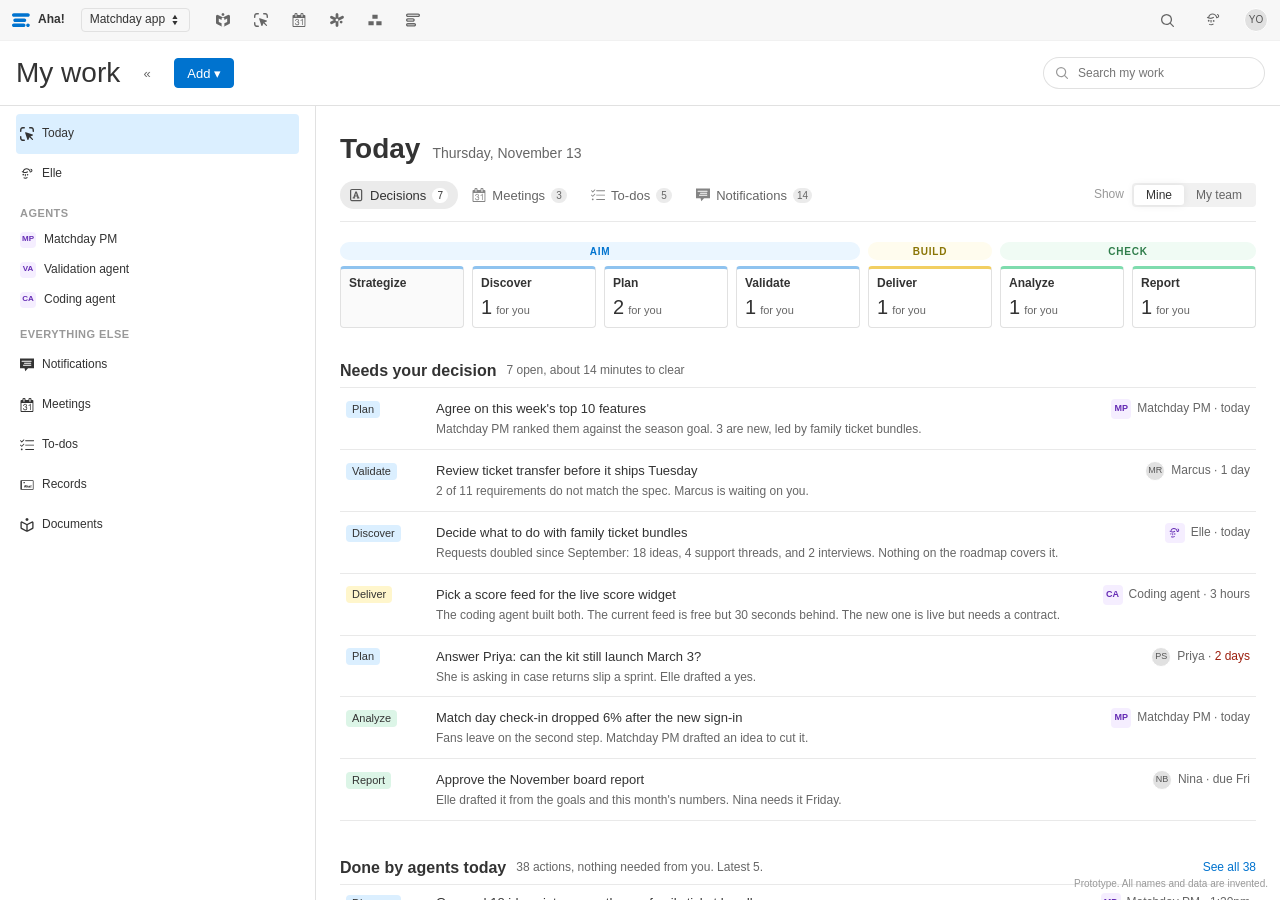
==== index.html @ dafa818f "My work control plane prototype A clickable prototype of My work reimagined as the place a PM steers" ====
<!doctype html>
<html lang="en">
<head>
<meta charset="utf-8">
<meta name="viewport" content="width=device-width, initial-scale=1">
<title>My work control plane</title>
<meta name="color-scheme" content="light only">
<link rel="stylesheet" href="aha.css">
<style>
  :root { color-scheme: light only; --drawer-width: 650px; --line: #e9e9e9; --ai: #662db5; --ai-bg: #f5eeff; }
  html, body { height: 100%; margin: 0; }
  body { overflow: hidden; }
  .app { height: 100vh; min-height: 0; background: var(--aha-color-background-primary); }
  .top-nav .nav-icons { display: inline-flex; gap: var(--spacer-1); }
  .top-nav .nav-icons .top-nav-item { padding: 4px 10px; }

  /* People and agents. People get photos; agents get a purple tile so AI never passes for a person. */
  .face { display: inline-flex; align-items: center; justify-content: center; flex: none; width: 20px; height: 20px; border-radius: 50%; overflow: hidden; background: #e1e1e1; color: #555; font-size: 9px; font-weight: 500; border: 1px solid #fff; }
  .face img { width: 100%; height: 100%; object-fit: cover; display: block; }
  .face.s16 { width: 16px; height: 16px; font-size: 8px; }
  .face.s24 { width: 24px; height: 24px; font-size: 10px; }
  .face.s32 { width: 32px; height: 32px; font-size: 12px; }
  .face.agent { border-radius: 4px; background: var(--ai-bg); color: var(--ai); border-color: transparent; font-weight: 600; }
  .faces { display: inline-flex; }
  .faces .face + .face { margin-left: -6px; }

  /* Page header band: 65px, single row (nav sidebar archetype). */
  .mw-header { display: flex; align-items: center; gap: var(--spacer-3); height: 65px; padding: 0 16px; border-bottom: 1px solid var(--aha-color-border-primary); flex: none; }
  .mw-header .spacer { flex: 1; }
  .mw-body { display: flex; flex: 1; min-height: 0; }
  .nav-sidebar { border-right: 1px solid var(--aha-color-border-primary); }
  .nav-sidebar__item .count { margin-left: auto; color: var(--aha-color-text-tertiary); font-size: 12px; }
  .nav-sidebar__item .badge { margin-left: 4px; }
  .nav-sidebar__item .sub { color: var(--aha-color-text-tertiary); font-size: 11px; margin-left: auto; }

  .pane { flex: 1; min-width: 0; overflow-y: auto; padding: 32px 40px 80px; }
  .page-tabs { margin: -8px 0 20px; align-items: center; }
  .page-tabs .tab { cursor: pointer; display: inline-flex; align-items: center; font-size: 14px; }
  .page-tabs .spacer { flex: 1; }
  .scope-wrap { display: inline-flex; align-items: center; gap: 8px; }
  .scope-label { font-size: 12px; color: var(--aha-color-text-tertiary); }
  .tab-count { display: inline-block; min-width: 16px; padding: 0 4px; margin-left: 4px; border-radius: 8px; background: #dbefff; color: #0073cf; font-size: 10px; font-weight: 600; line-height: 15px; text-align: center; }
  .meet-view { display: grid; grid-template-columns: 340px minmax(0, 1fr); gap: 0; border: 1px solid var(--aha-color-border-primary); border-radius: 4px; min-height: 560px; }
  .meet-list { border-right: 1px solid var(--aha-color-border-primary); padding: 8px 12px 16px; }
  .meet-row.is-selected { background: #ebf6ff; box-shadow: inset 3px 0 0 #0073cf; opacity: 1; }
  .meet-pane { padding: 24px 32px 32px; min-width: 0; }
  .meet-pane h2 { font-size: 20px; font-weight: 600; margin: 0 0 4px; }
  .meet-pane .when { color: var(--aha-color-text-secondary); font-size: 12px; }
  .meet-pane .spacer { flex: 1; }
  .meet-pane h4 { font-size: 11px; font-weight: 600; margin: 24px 0 8px; text-transform: uppercase; letter-spacing: .05em; color: var(--aha-color-text-secondary); }
  .attendee { display: flex; align-items: center; gap: 8px; font-size: 12px; }
  .attendee b { font-weight: 500; display: block; }
  .attendee span span { color: var(--aha-color-text-tertiary); font-size: 11px; }
  .prep dt { color: var(--aha-color-text-tertiary); font-size: 12px; padding-top: 1px; }
  .prep dd { margin: 0; }
  .related .row-item { grid-template-columns: 78px minmax(0, 1fr) 24px; }
  .meet-view.is-full { grid-template-columns: minmax(0, 1fr); }
  .meet-view.is-full .meet-list { display: none; }
  .meet-view.is-full .meet-pane > * { max-width: 760px; }
  .mp-bar { display: flex; align-items: center; gap: 8px; margin: -12px -16px 8px 0; }
  .mp-bar .spacer { flex: 1; }
  .menu-wrap { position: relative; }
  .mp-menu { display: none; position: absolute; right: 0; top: 32px; min-width: 180px; background: #fff; border: 1px solid var(--aha-color-border-primary); border-radius: 4px; box-shadow: 0 4px 12px rgba(0,0,0,.12); padding: 4px 0; z-index: 20; }
  .mp-menu.is-open { display: block; }
  .mp-menu a { display: block; padding: 6px 12px; font-size: 12px; color: var(--aha-color-text); cursor: pointer; }
  .mp-menu a:hover { background: #f1f1f1; text-decoration: none; }
  .mp-title { font-size: 20px; font-weight: 600; margin: 0 0 2px; }
  .people-line-btn { display: inline-flex; align-items: center; gap: 6px; margin-top: 8px; padding: 2px 4px 2px 0; border: 0; background: none; font: inherit; font-size: 12px; color: var(--aha-color-text-secondary); cursor: pointer; }
  .people-line-btn:hover { color: var(--aha-color-text); }
  .people-line-btn .caret { font-size: 9px; transition: transform .15s; }
  .people-line-btn.is-open .caret { transform: rotate(180deg); }
  .person-cards { display: grid; grid-template-columns: repeat(auto-fill, minmax(220px, 1fr)); gap: 8px; margin-top: 8px; }
  .person-card { display: flex; gap: 10px; padding: 8px 10px; border: 1px solid var(--line); border-radius: 4px; font-size: 12px; line-height: 1.4; }
  .person-card b { display: block; font-weight: 500; }
  .person-card span { color: var(--aha-color-text-secondary); }
  .mp-tabs { margin: 16px 0 4px; }
  .mp-tabs .tab { cursor: pointer; }
  .mp-sec-head { display: flex; align-items: center; gap: 8px; margin-top: 18px; }
  .mp-sec-head h4 { margin: 0; }
  .mp-sec-head .spacer { flex: 1; }
  .agenda, .notes { margin-top: 8px; border-top: 1px solid var(--line); }
  .ag-row, .note-row { display: flex; align-items: center; gap: 10px; min-height: 34px; padding: 4px 6px; border-bottom: 1px solid var(--line); font-size: 13px; cursor: pointer; }
  .ag-row:hover, .note-row:hover { background: #fafafa; }
  .ag-n { width: 14px; color: var(--aha-color-text-tertiary); font-size: 12px; text-align: right; }
  .ag-t { flex: 1; min-width: 0; }
  .ag-count { font-size: 11px; color: #9c1f0e; margin-left: 4px; }
  .ag-why { display: block; font-size: 11px; color: var(--aha-color-text-tertiary); margin-top: 1px; }
  .ag-row.is-done .ag-t, .note-row.is-done .nt { color: var(--aha-color-text-tertiary); text-decoration: line-through; }
  .ag-open { font-size: 12px; }
  .ag-x { border: 0; background: none; color: var(--aha-color-text-tertiary); cursor: pointer; font-size: 15px; visibility: hidden; }
  .ag-row:hover .ag-x { visibility: visible; }
  .ag-row.is-suggest { border: 1px dashed #c9a6f5; border-radius: 4px; margin-top: 6px; background: #fcf9ff; cursor: default; padding: 6px 8px; }
  .ag-row.is-suggest a { font-size: 12px; cursor: pointer; }
  .muted-link { color: var(--aha-color-text-tertiary) !important; }
  .add-line { width: 100%; box-sizing: border-box; margin-top: 8px; border-style: dashed; }
  .add-note { display: flex; gap: 8px; }
  .owner-pick { width: 110px; margin-top: 8px; flex: none; }
  .note-row .nt { flex: 1; min-width: 0; }
  .note-row .owner { display: inline-flex; align-items: center; gap: 4px; font-size: 11px; padding: 1px 6px 1px 2px; border-radius: 9px; background: #f1f1f1; color: #333; }
  .note-row .since { font-size: 11px; color: var(--aha-color-text-tertiary); width: 44px; text-align: right; }
  .prev-list { margin-top: 12px; border-top: 1px solid var(--line); }
  .prev { border-bottom: 1px solid var(--line); }
  .prev-head { display: grid; grid-template-columns: 56px 90px minmax(0, 1fr) auto; gap: 10px; width: 100%; padding: 10px 6px; border: 0; background: none; font: inherit; font-size: 12px; text-align: left; cursor: pointer; }
  .prev-head:hover { background: #fafafa; }
  .prev .pd { font-weight: 600; } .prev .pa, .prev .pc { color: var(--aha-color-text-tertiary); }
  .prev .pf { overflow: hidden; text-overflow: ellipsis; white-space: nowrap; }
  .prev.is-empty .pf { color: var(--aha-color-text-tertiary); font-style: italic; }
  .prev.is-open .prev-head { background: #fafafa; }
  .prev-body { padding: 2px 6px 14px 72px; background: #fafafa; font-size: 13px; line-height: 1.5; }
  .prev-body ul { margin: 2px 0 8px; padding-left: 16px; }
  .prev-sum { display: flex; gap: 8px; max-width: 640px; }
  .prev-sum p { margin: 0; font-size: 13px; line-height: 1.55; }
  .note-link { display: inline-block; margin-top: 2px; font-size: 12px; cursor: pointer; }
  .sum-by { display: flex; align-items: center; gap: 5px; font-size: 11px; color: #662db5; margin: 4px 0 2px; }
  .pb-h { font-size: 11px; font-weight: 600; text-transform: uppercase; letter-spacing: .04em; color: var(--aha-color-text-secondary); margin-top: 6px; }
  .meet-empty { color: var(--aha-color-text-secondary); font-size: 12px; max-width: 520px; }
  .pane-inner { max-width: 1440px; }
  .pane-top { display: flex; align-items: baseline; gap: 12px; margin-bottom: 20px; }
  .pane-top h2 { font-size: 28px; font-weight: 600; margin: 0; }
  .pane-top .date { color: var(--aha-color-text-secondary); font-size: 14px; }
  .pane-top .spacer { flex: 1; }

  /* Lifecycle row, after the AI product development lifecycle. It doubles as the page filter. */
  .phases { display: grid; grid-template-columns: repeat(7, minmax(0, 1fr)); gap: 0 8px; margin-bottom: 6px; }
  .phase-band { height: 18px; border-radius: 9px; font-size: 10px; font-weight: 600; letter-spacing: .08em; text-transform: uppercase; display: flex; align-items: center; justify-content: center; }
  .phase-band.aim { grid-column: 1 / span 4; background: #ebf6ff; color: #0073cf; }
  .phase-band.build { grid-column: 5; background: #fffcee; color: #8a7505; }
  .phase-band.check { grid-column: 6 / span 2; background: #f0fbf4; color: #2f7d4a; }
  .stages { display: grid; grid-template-columns: repeat(7, minmax(0, 1fr)); gap: 8px; margin-bottom: 32px; }
  .stage { border: 1px solid var(--aha-color-border-primary); border-top-width: 3px; border-radius: 4px; padding: 7px 10px 9px; cursor: pointer; background: #fff; text-align: left; font: inherit; color: inherit; transition: background .12s, border-color .12s; }
  .stage.aim { border-top-color: #8fc3ef; } .stage.build { border-top-color: #f2cf63; } .stage.check { border-top-color: #7fdcae; }
  .stage:hover { background: #fafafa; }
  .stage:focus-visible { outline: 2px solid var(--aha-color-text-link); outline-offset: 1px; }
  .stage.is-selected { box-shadow: 0 0 0 2px var(--aha-color-text-link); }
  .stage.is-dimmed { opacity: .5; }
  .stage.is-input { cursor: default; background: #fafafa; }
  .stage .name { font-size: 12px; font-weight: 600; }
  .stage .num { display: flex; align-items: baseline; gap: 4px; margin-top: 4px; }
  .stage .num b { font-size: 20px; font-weight: 500; line-height: 1.1; }
  .stage .num span { font-size: 11px; color: var(--aha-color-text-secondary); }
  .stage .num.zero b { color: var(--aha-color-text-tertiary); }
  .stage .ai { font-size: 11px; color: var(--ai); margin-top: 2px; }
  .stage .input-note { font-size: 11px; color: var(--aha-color-text-tertiary); margin-top: 6px; line-height: 1.35; }


  .cols { display: block; }
  .sec-head { display: flex; align-items: center; gap: 10px; margin-bottom: 6px; }
  .sec-head h3 { font-size: 16px; font-weight: 600; margin: 0; }
  .sec-head .meta { color: var(--aha-color-text-secondary); font-size: 12px; }
  .sec-head .spacer { flex: 1; }
  .sec-head a { font-size: 12px; cursor: pointer; }
  .filter-tag { display: inline-flex; align-items: center; gap: 4px; padding: 1px 4px 1px 8px; border-radius: 4px; background: #ebf6ff; color: #333; font-size: 11px; }
  .filter-tag button { border: 0; background: none; cursor: pointer; color: #555; font-size: 13px; line-height: 1; padding: 0 2px; }

  .rows { border-top: 1px solid var(--line); }
  .row-item { display: grid; grid-template-columns: 78px minmax(0, 1fr) 160px; gap: 12px; align-items: start; padding: 11px 6px; border-bottom: 1px solid var(--line); cursor: pointer; transition: background .12s, opacity .25s; }
  .row-item:hover { background: #f7f7f7; }
  .row-item.is-selected { box-shadow: inset 0 0 0 2px var(--aha-color-text-link); border-radius: 4px; background: #fff; }
  .row-item.is-leaving { opacity: 0; }
  .row-item .title { font-size: 13px; font-weight: 500; color: var(--aha-color-text); line-height: 20px; }
  .row-item > div:first-child { display: flex; align-items: center; height: 20px; }
  .row-item .why { font-size: 12px; color: var(--aha-color-text-secondary); margin-top: 2px; line-height: 1.4; }
  .row-item .who { display: flex; align-items: center; justify-content: flex-end; gap: 6px; height: 20px; font-size: 12px; color: var(--aha-color-text-secondary); white-space: nowrap; }
  .row-item .who .late { color: #9c1f0e; }
  .row-item .act { display: none; justify-content: flex-end; align-items: center; gap: 4px; font-size: 12px; color: var(--aha-color-text-link); white-space: nowrap; }
  .row-item:hover .who, .row-item.is-selected .who { display: none; }
  .row-item:hover .act, .row-item.is-selected .act { display: flex; }
  .row-item .kind { font-size: 11px; color: var(--aha-color-text-tertiary); margin-top: 3px; }
  .stage-pill { display: inline-block; padding: 0 6px; border-radius: 4px; font-size: 11px; line-height: 17px; color: #333; white-space: nowrap; }
  .sp-aim { background: #dbefff; } .sp-build { background: #fff6cc; } .sp-check { background: #dcf5e7; }
  .empty { padding: 20px 6px; color: var(--aha-color-text-secondary); font-size: 12px; display: flex; align-items: center; gap: 10px; }
  .empty b { color: var(--aha-color-text); font-weight: 600; font-size: 13px; display: block; }

  .handled { margin-top: 36px; }
  .handled .row-item { padding: 8px 6px; }
  .handled .title { font-weight: 400; }

  .meet-row { display: grid; grid-template-columns: 40px minmax(0, 1fr) auto; gap: 8px; align-items: center; padding: 8px 6px; border-bottom: 1px solid var(--line); font-size: 12px; cursor: pointer; }
  .meet-row:hover { background: #f7f7f7; }
  .meet-row .t { color: var(--aha-color-text-secondary); }
  .meet-row .n { font-size: 13px; white-space: nowrap; overflow: hidden; text-overflow: ellipsis; }
  .meet-row .t.is-next { color: #0073cf; font-weight: 600; }
  .more-faces { font-size: 10px; color: var(--aha-color-text-tertiary); margin-left: 3px; align-self: center; }
  .meet-row .faces { align-items: center; }
  .meet-row .c { color: var(--aha-color-text-secondary); font-size: 11px; margin-top: 1px; }
  .meet-row.is-past { opacity: .5; }
  .meet-row.is-next { box-shadow: inset 3px 0 0 #0073cf; }
  .next-tag { font-size: 10px; font-weight: 500; padding: 0 5px; border-radius: 4px; background: #ebf6ff; color: #333; }
  .side-block { margin-bottom: 32px; }
  .meet-day { font-size: 11px; font-weight: 600; letter-spacing: .05em; text-transform: uppercase; color: var(--aha-color-text-tertiary); margin: 18px 0 2px; }
  .meet-day:first-child { margin-top: 4px; }

  /* Drawer: 650px, slides on right, no scrim. */
  .drawer { top: 41px; }
  .drawer__bar { display: flex; align-items: center; gap: 8px; height: 44px; padding: 0 12px; border-bottom: 1px solid var(--line); flex: none; }
  .drawer__bar .muted { color: var(--aha-color-text-tertiary); font-size: 12px; }
  .drawer__bar .spacer { flex: 1; }
  .drawer__scroll { overflow-y: auto; padding: 20px 24px 40px; flex: 1; }
  .drawer h2 { font-size: 20px; font-weight: 600; margin: 8px 0 8px; line-height: 1.25; }
  .drawer .byline { display: flex; align-items: center; gap: 8px; color: var(--aha-color-text-secondary); font-size: 12px; margin-bottom: 18px; }
  .drawer .byline b { color: var(--aha-color-text); font-weight: 500; }
  .drawer h4 { font-size: 11px; font-weight: 600; margin: 22px 0 8px; text-transform: uppercase; letter-spacing: .05em; color: var(--aha-color-text-secondary); }
  .ai-result { font-size: 12px; line-height: 1.5; }
  .ai-result .ai-head { display: flex; align-items: center; gap: 6px; font-weight: 600; color: var(--ai); margin-bottom: 6px; }
  .ai-result ul { margin: 6px 0 0; padding-left: 18px; }
  .check-list { border: 1px solid var(--aha-color-border-primary); border-radius: 4px; }
  .check-list .ci { display: grid; grid-template-columns: 22px 22px minmax(0, 1fr) auto; gap: 6px; align-items: center; padding: 7px 10px; border-bottom: 1px solid var(--line); font-size: 12px; }
  .check-list .ci:last-child { border-bottom: 0; }
  .check-list .ci:hover { background: #fafafa; }
  .check-list .ci .rank { color: var(--aha-color-text-tertiary); text-align: right; }
  .check-list .ci .new { font-size: 10px; margin-left: 4px; }
  .check-list .ci.is-off span:nth-child(3) { color: var(--aha-color-text-tertiary); text-decoration: line-through; }
  .gap { color: #9c1f0e; font-weight: 600; }
  .ok { color: #4f8f0e; font-weight: 600; }
  .people-line { display: flex; align-items: center; gap: 8px; font-size: 12px; }
  .drawer__foot { flex: none; display: flex; gap: 8px; align-items: center; padding: 12px 24px; border-top: 1px solid var(--aha-color-border-primary); }
  .drawer__foot .spacer { flex: 1; }
  .drawer__foot .input { flex: 1; height: 30px; }

  .h4-note { text-transform: none; letter-spacing: 0; font-weight: 400; color: var(--aha-color-text-tertiary); margin-left: 6px; }
  .what-next { margin-top: 14px; padding: 8px 10px; border-radius: 4px; background: #f7f7f7; font-size: 12px; color: var(--aha-color-text-secondary); }
  .what-next::before { content: 'What happens: '; font-weight: 600; color: var(--aha-color-text); }
  .cmp { display: none; grid-template-columns: 1fr 1fr; gap: 8px; padding: 8px 10px 10px 38px; border-bottom: 1px solid var(--line); background: #fafafa; font-size: 12px; }
  .cmp.is-open { display: grid; }
  .cmp span { display: block; font-size: 11px; color: var(--aha-color-text-tertiary); }
  .cmp.list { grid-template-columns: 1fr 1fr; color: var(--aha-color-text-secondary); }
  .cmp.list div::before { content: '\2713  '; color: #4f8f0e; }
  .choices { display: grid; grid-template-columns: 170px minmax(0, 1fr); gap: 8px 12px; font-size: 12px; margin: 0; }
  .choices dt { font-weight: 500; } .choices dd { margin: 0; color: var(--aha-color-text-secondary); }
  .facts { border: 1px solid var(--aha-color-border-primary); border-radius: 4px; font-size: 12px; }
  .facts div { display: grid; grid-template-columns: 120px minmax(0, 1fr); padding: 7px 10px; border-bottom: 1px solid var(--line); }
  .facts div:last-child { border-bottom: 0; }
  .facts span { color: var(--aha-color-text-tertiary); }
  .textarea.ai-draft { width: 100%; box-sizing: border-box; border-color: #c9a6f5; background: #fcf9ff; font: inherit; font-size: 13px; line-height: 1.5; padding: 8px 10px; resize: vertical; }
  .input.is-invalid, .textarea.is-invalid { border-color: #c9250e; box-shadow: 0 0 0 2px #fff0ee; }
  #drawer .input { box-sizing: border-box; }
  #drawer .drawer__scroll > .input { width: 100%; }
  .funnel { display: grid; gap: 8px; font-size: 12px; }
  .f-row { display: grid; grid-template-columns: 100px minmax(0, 1fr) 110px; gap: 10px; align-items: center; }
  .f-row .bar { position: relative; height: 14px; background: #f1f1f1; border-radius: 2px; }
  .f-row .bar i { position: absolute; inset: 0 auto 0 0; background: #8fc3ef; border-radius: 2px; }
  .f-row.is-bad .bar i { background: #f0a090; }
  .f-row .bar em { position: absolute; top: -3px; bottom: -3px; width: 2px; background: #555; }
  .f-row small { color: var(--aha-color-text-tertiary); font-weight: 400; }
  .report { border: 1px solid var(--aha-color-border-primary); border-radius: 4px; }
  .r-sec { padding: 10px 12px; border-bottom: 1px solid var(--line); font-size: 13px; line-height: 1.45; }
  .r-sec:last-child { border-bottom: 0; }
  .r-sec b { display: block; font-size: 11px; font-weight: 600; color: var(--aha-color-text-secondary); text-transform: uppercase; letter-spacing: .04em; margin-bottom: 2px; }
  .cap { display: flex; align-items: center; gap: 12px; margin-bottom: 4px; }
  .cap-bar { position: relative; flex: 1; height: 10px; background: #f1f1f1; border-radius: 5px; }
  .cap-bar i { position: absolute; inset: 0 auto 0 0; background: #8fc3ef; border-radius: 5px; transition: width .2s; }
  .cap-bar i.is-over { background: #f0a090; }
  .cap-bar em { position: absolute; top: -4px; bottom: -4px; left: 84.7%; width: 2px; background: #555; }
  .cap-num { font-size: 12px; white-space: nowrap; } .cap-num b { font-size: 16px; font-weight: 600; }
  .pts, .muted-s { color: var(--aha-color-text-tertiary); font-size: 12px; }
  .row-item.is-undone .title { color: var(--aha-color-text-tertiary); text-decoration: line-through; }
  .undone-tag { display: inline-block; text-decoration: none; font-size: 10px; padding: 0 5px; border-radius: 4px; background: #fff0ee; color: #333; margin-left: 6px; }

  .agent-head { display: flex; gap: 12px; align-items: center; }
  .agent-job { font-size: 13px; line-height: 1.5; }
  .dial { display: flex; border: 1px solid var(--aha-color-border-primary); border-radius: 4px; overflow: hidden; }
  .dial button { flex: 1; border: 0; background: #fff; font: inherit; font-size: 12px; padding: 6px 4px; cursor: pointer; color: var(--aha-color-text-secondary); border-left: 1px solid var(--aha-color-border-primary); }
  .dial button:first-child { border-left: 0; }
  .dial button:hover { background: #fafafa; }
  .dial button.is-active { background: var(--ai-bg); color: var(--ai); font-weight: 600; }
  .row-item.notif { grid-template-columns: 28px minmax(0, 1fr) 90px; }
  .elle-chips { display: flex; flex-wrap: wrap; gap: 6px; margin-bottom: 12px; }
  .elle-q { margin: 14px 0 6px; font-size: 13px; font-weight: 500; text-align: right; }
  .drawer.is-wide { width: calc(100% - 316px); }
  .mw-header .menu-wrap .mp-menu { top: 34px; }

  .page-tabs { gap: 4px; height: auto; border-bottom: 0; margin: -6px 0 20px; padding-bottom: 12px; border-bottom: 1px solid var(--line); }
  .page-tabs .tab { height: 28px; padding: 0 10px; gap: 6px; border: 0; border-radius: 14px; margin: 0; text-transform: none; letter-spacing: 0; font-size: 13px; font-weight: 400; color: var(--aha-color-text-secondary); transition: background .12s, color .12s; }
  .page-tabs .tab:hover { background: #f7f7f7; color: var(--aha-color-text); text-decoration: none; }
  .page-tabs .tab.is-active { background: #ebebeb; color: var(--aha-color-text); font-weight: 500; border: 0; }
  .page-tabs .tab .icon { color: inherit; opacity: .8; }
  .page-tabs .tab .tab-count { margin-left: 0; background: #ebebeb; color: var(--aha-color-text-secondary); font-weight: 500; }
  .page-tabs .tab.is-active .tab-count { background: #fff; color: var(--aha-color-text); }
  .simple-view { max-width: 920px; }
  .todo-group { font-size: 11px; font-weight: 600; letter-spacing: .05em; text-transform: uppercase; color: var(--aha-color-text-tertiary); margin: 18px 0 4px; }
  .todo-group:first-of-type { margin-top: 4px; }
  #view-todos .note-row .muted-s { width: 190px; text-align: right; white-space: nowrap; overflow: hidden; text-overflow: ellipsis; }
  #view-todos .note-row .since { width: 70px; }
  .row-item.notif.is-read .title { color: var(--aha-color-text-secondary); font-weight: 400; }

  .agent-tabs { margin: 14px 0 12px; }
  .agent-tabs .tab { cursor: pointer; }
  .chat { display: flex; flex-direction: column; gap: 12px; margin: 4px 0 12px; }
  .msg { display: flex; gap: 8px; font-size: 13px; line-height: 1.5; max-width: 88%; }
  .msg .bubble { padding: 8px 11px; border-radius: 8px; background: #f5eeff; border: 1px solid #e4d3fb; }
  .msg.you { align-self: flex-end; padding: 8px 11px; border-radius: 8px; background: #ebf6ff; border: 1px solid #cfe5f8; }
  .msg-link { display: block; margin-top: 6px; font-size: 12px; cursor: pointer; }
  .msg.typing .bubble { display: flex; gap: 4px; padding: 12px; }
  .msg.typing i { width: 6px; height: 6px; border-radius: 50%; background: #a98bd6; animation: blink 1s infinite; }
  .msg.typing i:nth-child(2) { animation-delay: .15s; } .msg.typing i:nth-child(3) { animation-delay: .3s; }
  @keyframes blink { 0%, 80%, 100% { opacity: .25; } 40% { opacity: 1; } }
  .chat-chips .btn { white-space: normal; height: auto; min-height: 26px; text-align: left; }

  /* Toast with undo. */
  .toast { position: fixed; left: 50%; bottom: 24px; transform: translate(-50%, 20px); opacity: 0; pointer-events: none; display: flex; align-items: center; gap: 14px; background: #333; color: #fff; font-size: 12px; padding: 8px 12px 8px 14px; border-radius: 4px; box-shadow: 0 4px 12px rgba(0,0,0,.2); transition: opacity .2s, transform .2s; z-index: 1000; }
  .toast.is-on { opacity: 1; transform: translate(-50%, 0); pointer-events: auto; }
  .toast a { color: #8fc3ef; cursor: pointer; font-weight: 500; }

  .hidden { display: none !important; }
  .proto-note { position: fixed; right: 12px; bottom: 10px; font-size: 10px; color: var(--aha-color-text-tertiary); z-index: 5; pointer-events: none; }

  @media (max-width: 1300px) {
    .cols { grid-template-columns: minmax(0, 1fr); }
    .pane { padding: 24px 24px 80px; }
    .meet-view { grid-template-columns: 260px minmax(0, 1fr); }
    .stage { padding-left: 8px; padding-right: 6px; }
    .stage .ai, .stage .input-note { display: none; }
  }
  @media (max-width: 1000px) {
    .nav-sidebar { width: 220px; }
    .nav-sidebar__item .sub, .nav-sidebar__item .count { display: none; }
    .row-item, .handled .row-item { grid-template-columns: 70px minmax(0, 1fr); }
    .row-item .who, .row-item:hover .act { display: none !important; }
  }
</style>
</head>
<body>
<svg xmlns="http://www.w3.org/2000/svg" style="display:none"><symbol id="aha-icon-aha-exclamation" viewBox="0 0 1024 1024"><g transform="translate(0, 960) scale(1, -1)"><path d="M0 960V-64H1024V960ZM634 32Q634 27 633.0 26.5Q632 26 627 26Q627 26 624.0 22.5Q621 19 621 19Q563 19 519.0 19.0Q475 19 422 19Q418 19 417.0 19.0Q416 19 416 19Q416 19 413.0 22.5Q410 26 410 26Q410 74 410.0 122.0Q410 170 410 198Q410 203 410.5 204.0Q411 205 416 205Q416 205 419.0 207.5Q422 210 422 205Q466 200 526.5 202.5Q587 205 621 205Q626 205 626.5 205.0Q627 205 627 205Q627 205 630.5 201.5Q634 198 634 198Q634 155 634.0 112.5Q634 70 634 32ZM621 326Q621 322 617.0 318.0Q613 314 608 314L448 307Q443 307 439.0 311.0Q435 315 435 320Q430 546 424.0 622.5Q418 699 403 838Q403 843 407.0 847.0Q411 851 416 851L634 890Q638 890 640.0 890.0Q642 890 646 890Q646 890 649.5 886.0Q653 882 653 877Q648 826 642 757Q637 687 632.0 611.5Q627 536 624 461Q621 386 621 326Z"/></g></symbol><symbol id="aha-icon-align-bottom" viewBox="0 0 1024 1024"><g transform="translate(0, 960) scale(1, -1)"><path d="M755 429 525 198Q520 194 518.5 193.0Q517 192 512 192Q507 192 505.5 193.0Q504 194 499 198L269 429Q269 429 265.5 433.0Q262 437 262 442Q262 446 263.0 448.0Q264 450 269 454L294 480Q294 480 298.0 483.0Q302 486 307 486Q312 486 313.5 485.5Q315 485 320 480L512 282L710 480Q710 480 714.0 483.0Q718 486 723 486Q728 486 729.5 485.5Q731 485 736 480L762 454Q762 454 765.0 450.0Q768 446 768 442Q763 437 759.0 435.5Q755 434 755 429ZM32 58H992V-13H32Z"/></g></symbol><symbol id="aha-icon-align-middle" viewBox="0 0 1024 1024"><g transform="translate(0, 960) scale(1, -1)"><path d="M32 480H992V410H32ZM755 858 525 627Q525 627 521.0 624.0Q517 621 512 621Q507 621 505.5 621.5Q504 622 499 627L269 858Q269 858 265.5 862.0Q262 866 262 870Q262 875 263.0 876.5Q264 878 269 883L294 909Q294 909 298.0 912.0Q302 915 307 915Q312 915 313.5 914.5Q315 914 320 909L512 710L710 909Q710 909 714.0 912.0Q718 915 723 915Q728 915 729.5 914.5Q731 914 736 909L762 883Q762 883 765.0 879.0Q768 875 768 870Q763 866 759.0 862.0Q755 858 755 858ZM755 19 730 -6Q730 -6 726.0 -9.5Q722 -13 717 -13Q712 -13 710.5 -12.0Q709 -11 704 -6L512 186L314 -13Q314 -13 310.0 -16.0Q306 -19 301 -19Q296 -19 294.5 -18.5Q293 -18 288 -13L262 13Q262 13 259.0 17.0Q256 21 256 26Q256 30 257.0 32.0Q258 34 262 38L493 269Q493 269 497.0 272.0Q501 275 506 275Q510 275 512.0 274.5Q514 274 518 269L749 38Q749 38 752.0 34.0Q755 30 755 26Q760 26 757.5 22.5Q755 19 755 19Z"/></g></symbol><symbol id="aha-icon-align-top" viewBox="0 0 1024 1024"><g transform="translate(0, 960) scale(1, -1)"><path d="M32 909H992V838H32ZM755 442 730 416Q730 416 726.0 413.0Q722 410 717 410Q712 410 710.5 410.5Q709 411 704 416L512 614L314 416Q314 416 310.0 413.0Q306 410 301 410Q296 410 294.5 410.5Q293 411 288 416L269 442Q269 442 265.5 446.0Q262 450 262 454Q262 459 263.0 460.5Q264 462 269 467L499 698Q504 702 505.5 703.0Q507 704 512 704Q517 704 518.5 703.0Q520 702 525 698L755 467Q755 467 758.5 463.0Q762 459 762 454Q762 450 758.5 448.0Q755 446 755 442Z"/></g></symbol><symbol id="aha-icon-arrow-left-once" viewBox="0 0 1024 1024"><g transform="translate(0, 960) scale(1, -1)"><path d="M859 372Q827 348 787.5 334.0Q748 320 704 320Q660 320 620.5 334.0Q581 348 549 372H265V239Q265 233 262.5 229.0Q260 225 254 222Q249 220 243.5 220.5Q238 221 233 225L6 433Q3 436 1.5 439.0Q0 442 0 446Q0 450 1.5 453.5Q3 457 6 460L233 670Q238 674 243.5 675.0Q249 676 254 674Q260 671 262.5 667.0Q265 663 265 657V524H453Q451 536 449.5 549.5Q448 563 448 576Q448 629 468 676Q488 722 523.0 757.0Q558 792 604 812Q651 832 704 832Q757 832 804 812Q850 792 885.0 757.0Q920 722 940 676Q960 629 960 576Q960 563 958.5 549.5Q957 536 955 524H1005Q1009 524 1012.5 522.5Q1016 521 1019 519Q1021 516 1022.5 512.5Q1024 509 1024 505V391Q1024 387 1022.5 383.5Q1021 380 1019 377Q1016 375 1012.5 373.5Q1009 372 1005 372H859ZM704 352Q750 352 791 370Q832 387 862.5 417.5Q893 448 910 489Q928 530 928 576Q928 622 910 663Q893 704 862.5 734.5Q832 765 791 782Q750 800 704 800Q658 800 617 782Q576 765 545.5 734.5Q515 704 498 663Q480 622 480 576Q480 530 498 489Q515 448 545.5 417.5Q576 387 617 370Q658 352 704 352ZM624 633V670Q637 671 646.0 672.0Q655 673 661 674Q669 676 675.5 679.5Q682 683 688 689Q691 692 694.0 697.0Q697 702 699 709Q700 713 700.5 715.5Q701 718 701 720H747V439H690V633H624Z"/></g></symbol><symbol id="aha-icon-arrow-right-once" viewBox="0 0 1024 1024"><g transform="translate(0, 960) scale(1, -1)"><path d="M165 372Q197 348 236.5 334.0Q276 320 320 320Q364 320 403.5 334.0Q443 348 475 372H759V239Q759 233 761.5 229.0Q764 225 770 222Q775 220 780.5 220.5Q786 221 791 225L1018 433Q1021 436 1022.5 439.0Q1024 442 1024 446Q1024 450 1022.5 453.5Q1021 457 1018 460L791 670Q786 674 780.5 675.0Q775 676 770 674Q764 671 761.5 667.0Q759 663 759 657V524H571Q573 536 574.5 549.5Q576 563 576 576Q576 629 556 676Q536 722 501.0 757.0Q466 792 420 812Q373 832 320 832Q267 832 220 812Q174 792 139.0 757.0Q104 722 84 676Q64 629 64 576Q64 563 65.5 549.5Q67 536 69 524H19Q15 524 11.5 522.5Q8 521 5 519Q3 516 1.5 512.5Q0 509 0 505V391Q0 387 1.5 383.5Q3 380 5 377Q8 375 11.5 373.5Q15 372 19 372H165ZM320 352Q274 352 233 370Q192 387 161.5 417.5Q131 448 114 489Q96 530 96 576Q96 622 114 663Q131 704 161.5 734.5Q192 765 233 782Q274 800 320 800Q366 800 407 782Q448 765 478.5 734.5Q509 704 526 663Q544 622 544 576Q544 530 526 489Q509 448 478.5 417.5Q448 387 407 370Q366 352 320 352ZM236 633H302V439H358V720H313Q313 718 312.0 715.5Q311 713 310 709Q309 702 306.0 697.0Q303 692 300 689Q294 683 287.5 679.5Q281 676 272 674Q267 673 258.0 672.0Q249 671 236 670V633Z"/></g></symbol><symbol id="aha-icon-asana" viewBox="0 0 1024 1024"><g transform="translate(0, 960) scale(1, -1)"><path d="M723 704Q723 659 706 619Q689 580 659.5 550.5Q630 521 590 503Q551 486 506 486Q461 486 421 503Q381 521 351.5 550.5Q322 580 305 619Q288 659 288 704Q288 749 305 789Q322 828 351.5 857.5Q381 887 421 905Q461 922 506 922Q551 922 590 905Q630 887 659.5 857.5Q689 828 706 789Q723 749 723 704ZM1024 192Q1024 147 1007 107Q990 68 960.5 38.5Q931 9 891 -9Q851 -26 806 -26Q761 -26 722 -9Q682 9 652.5 38.5Q623 68 606 107Q589 147 589 192Q589 237 606 277Q623 316 652.5 345.5Q682 375 722 393Q761 410 806 410Q851 410 891 393Q931 375 960.5 345.5Q990 316 1007 277Q1024 237 1024 192ZM435 192Q435 147 418 107Q401 68 371.5 38.5Q342 9 302 -9Q263 -26 218 -26Q173 -26 133 -9Q93 9 63.5 38.5Q34 68 17 107Q0 147 0 192Q0 237 17 277Q34 316 63.5 345.5Q93 375 133 393Q173 410 218 410Q263 410 302 393Q342 375 371.5 345.5Q401 316 418 277Q435 237 435 192Z"/></g></symbol><symbol id="aha-icon-bring-forward" viewBox="0 0 1024 1024"><g transform="translate(0, 960) scale(1, -1)"><path d="M870 352Q866 352 861.0 349.0Q856 346 851 346Q851 346 848.0 346.0Q845 346 845 346Q840 350 842.5 352.0Q845 354 845 358Q845 358 848.0 361.5Q851 365 851 365Q856 370 861.0 374.5Q866 379 870 384Q933 446 915.5 495.0Q898 544 845 602L806 640L768 595Q763 590 758.5 590.0Q754 590 749 595Q749 595 745.5 599.0Q742 603 742 608V781Q742 786 743.0 787.5Q744 789 749 794Q749 794 753.0 797.0Q757 800 762 800H934Q939 800 940.5 799.0Q942 798 947 794Q952 789 952.0 784.0Q952 779 947 774L896 723L934 685Q978 642 1009.0 586.0Q1040 530 1011 467Q1002 448 991.5 433.0Q981 418 966 403Q947 389 920.5 375.5Q894 362 870 352ZM493 550V467H614V179H326V307H243V102H698V550ZM0 794H448V346H0Z"/></g></symbol><symbol id="aha-icon-bring-to-front" viewBox="0 0 1024 1024"><g transform="translate(0, 960) scale(1, -1)"><path d="M659 550V467H781V179H493V301H410V96H864V550ZM160 800H614V346H160Z"/></g></symbol><symbol id="aha-icon-choice-list-o" viewBox="0 0 1024 1024"><g transform="translate(0, 960) scale(1, -1)"><path d="M301 390Q301 366 281.0 349.5Q261 333 237 333H58Q34 338 17.0 354.5Q0 371 0 390V506Q0 530 17.0 546.5Q34 563 58 563H243Q267 563 284.0 546.5Q301 530 301 506ZM1024 390Q1024 390 1024.0 390.0Q1024 390 1024 390Q1024 366 1007.0 349.5Q990 333 966 333H422Q398 333 381.5 349.5Q365 366 365 390V506Q365 530 381.5 546.5Q398 563 422 563H966Q990 563 1007.0 546.5Q1024 530 1024 506ZM237 806Q242 806 246.0 802.0Q250 798 250 794V685Q250 680 246.0 676.0Q242 672 237 672H58Q53 672 49.0 676.0Q45 680 45 685V794Q45 798 49.0 802.0Q53 806 58 806H237ZM237 851H58Q34 851 17.0 834.5Q0 818 0 794V685Q0 661 17.0 644.0Q34 627 58 627H243Q267 627 284.0 644.0Q301 661 301 685V794Q296 818 278.5 834.5Q261 851 237 851ZM966 806Q971 806 975.0 802.0Q979 798 979 794V685Q979 680 975.0 676.0Q971 672 966 672H422Q418 672 414.0 676.0Q410 680 410 685V794Q410 798 414.0 802.0Q418 806 422 806H966ZM966 851H422Q398 851 381.5 834.5Q365 818 365 794V685Q365 661 381.5 644.0Q398 627 422 627H973Q997 627 1010.5 647.0Q1024 667 1024 691V800Q1019 824 1004.5 837.5Q990 851 966 851ZM301 102Q301 78 281.0 61.5Q261 45 237 45H58Q34 50 17.0 66.5Q0 83 0 102V218Q0 242 17.0 258.5Q34 275 58 275H243Q267 275 284.0 258.5Q301 242 301 218ZM1024 102Q1024 102 1024.0 102.0Q1024 102 1024 102Q1024 78 1007.0 61.5Q990 45 966 45H422Q398 45 381.5 61.5Q365 78 365 102V218Q365 242 381.5 258.5Q398 275 422 275H966Q990 275 1007.0 258.5Q1024 242 1024 218Z"/></g></symbol><symbol id="aha-icon-circles" viewBox="0 0 1024 1024"><g transform="translate(0, 960) scale(1, -1)"><path d="M685 691Q685 620 634.5 569.0Q584 518 512 518Q440 518 389.5 569.0Q339 620 339 691Q339 763 389.5 813.5Q440 864 512 864Q584 864 634.5 813.5Q685 763 685 691ZM410 224Q410 152 359.0 101.5Q308 51 237 51Q165 51 114.5 101.5Q64 152 64 224Q64 296 114.5 346.5Q165 397 237 397Q308 397 359.0 346.5Q410 296 410 224ZM960 224Q960 152 909.5 101.5Q859 51 787 51Q716 51 665.0 101.5Q614 152 614 224Q614 296 665.0 346.5Q716 397 787 397Q859 397 909.5 346.5Q960 296 960 224Z"/></g></symbol><symbol id="aha-icon-connect" viewBox="0 0 1024 1024"><g transform="translate(0, 960) scale(1, -1)"><path d="M819 614Q766 614 725.5 584.5Q685 555 666 512H269V640Q312 659 341.5 700.0Q371 741 371 794Q371 861 321.5 910.5Q272 960 205 960Q138 960 88.0 910.5Q38 861 38 794Q38 741 68.0 700.0Q98 659 141 640V256Q98 237 68.0 196.0Q38 155 38 102Q38 35 88.0 -14.5Q138 -64 205 -64Q272 -64 321.5 -14.5Q371 35 371 102Q371 155 341.5 196.0Q312 237 269 256V384H672Q691 341 732.0 311.5Q773 282 826 282Q893 282 942.5 331.5Q992 381 992 448Q987 515 936.5 564.5Q886 614 819 614ZM205 883Q243 883 268.5 857.5Q294 832 294 794Q294 760 266.0 732.0Q238 704 205 704Q171 704 143.0 732.0Q115 760 115 794Q115 832 140.5 857.5Q166 883 205 883ZM205 13Q166 13 140.5 38.5Q115 64 115 102Q115 141 140.5 166.5Q166 192 205 192Q243 192 268.5 166.5Q294 141 294 102Q294 64 266.0 38.5Q238 13 205 13ZM819 358Q781 358 755.5 384.0Q730 410 730 448Q730 486 755.5 512.0Q781 538 819 538Q858 538 883.5 512.0Q909 486 909 448Q909 410 883.5 384.0Q858 358 819 358Z"/></g></symbol><symbol id="aha-icon-customer-card" viewBox="0 0 1024 1024"><g transform="translate(0, 960) scale(1, -1)"><path d="M115 563H538V160H115ZM934 858H83Q50 858 25.0 833.0Q0 808 0 774V128Q0 94 25.0 69.5Q50 45 83 45H941Q974 45 999.0 69.5Q1024 94 1024 128V774Q1024 808 998.5 833.0Q973 858 934 858ZM960 173Q960 144 940.0 126.5Q920 109 896 109H128Q104 109 84.0 126.5Q64 144 64 173V614H960ZM64 678V723Q64 752 84.0 769.5Q104 787 128 787H896Q920 787 940.0 769.5Q960 752 960 723V672H64Z"/></g></symbol><symbol id="aha-icon-date" viewBox="0 0 1024 1024"><g transform="translate(0, 960) scale(1, -1)"><path d="M346 339Q346 339 349.0 339.0Q352 339 352 339H365Q413 339 442.5 384.0Q472 429 429 467Q381 510 331.5 473.5Q282 437 282 384H230Q235 466 290.5 507.5Q346 549 422 525Q494 506 507.0 430.0Q520 354 448 320Q489 310 509 280Q528 250 528.5 214.0Q529 178 512 144Q494 109 461 90Q422 68 380 67Q337 67 301.5 84.0Q266 101 244 136Q222 170 224 218H282Q282 150 344.0 122.0Q406 94 454 147Q474 171 477.0 201.5Q480 232 461 256Q442 280 410.5 286.5Q379 293 346 288V339Q346 339 346.0 339.0Q346 339 346 339ZM730 77V403H614V448Q658 448 698.0 465.5Q738 483 742 531H781V77H730ZM979 6Q979 -22 958.5 -43.0Q938 -64 909 -64H109Q80 -64 59.0 -43.0Q38 -22 38 6V742Q38 771 59.0 792.0Q80 813 109 813H179V870Q184 909 210.5 934.5Q237 960 275 960H314Q352 960 377.5 934.5Q403 909 403 870V813H621V870Q621 909 646.5 934.5Q672 960 710 960H749Q787 960 812.5 934.5Q838 909 838 870V813H909Q938 813 958.5 792.0Q979 771 979 742ZM275 595H109V6H915V595H275ZM326 870Q326 880 321.5 885.0Q317 890 307 890H275Q266 890 261.0 882.5Q256 875 256 870V704Q256 694 261.0 689.5Q266 685 275 685H314Q318 685 322.0 689.5Q326 694 326 704ZM768 870Q768 880 763.0 885.0Q758 890 749 890H710Q701 890 696.0 885.0Q691 880 691 870V704Q691 694 696.0 689.5Q701 685 710 685H749Q758 685 763.0 689.5Q768 694 768 704Z"/></g></symbol><symbol id="aha-icon-diagram" viewBox="0 0 1024 1024"><g transform="translate(0, 960) scale(1, -1)"><path d="M512 928Q507 928 501.5 928.0Q496 928 486 928L493 755Q498 755 499.5 755.0Q501 755 506 755Q568 755 624 732Q680 708 722.0 666.5Q764 625 788 569Q813 513 813 448Q813 383 789 327Q765 271 724.0 229.5Q683 188 627 164Q570 141 506 141Q441 141 386 165Q331 190 290.5 232.0Q250 274 227 330Q205 386 205 448Q205 491 214.5 529.5Q224 568 243 602L96 685Q67 632 49.5 573.5Q32 515 32 448Q32 350 70 262Q108 175 173.5 109.5Q239 44 326 6Q414 -32 512 -32Q610 -32 698 6Q785 44 850.5 109.5Q916 175 954 262Q992 350 992 448Q992 546 954 634Q916 721 850.5 786.5Q785 852 698 890Q610 928 512 928ZM512 608Q512 608 509.0 608.0Q506 608 506 608L512 448L371 525Q362 510 357.0 491.0Q352 472 352 448Q352 381 398.5 334.5Q445 288 512 288Q579 288 625.5 334.5Q672 381 672 448Q672 515 625.5 561.5Q579 608 512 608Z"/></g></symbol><symbol id="aha-icon-details" viewBox="0 0 1024 1024"><g transform="translate(0, 960) scale(1, -1)"><path d="M896 960H128Q104 960 84.0 940.0Q64 920 64 896V0Q64 -24 84.0 -44.0Q104 -64 128 -64H896Q920 -64 940.0 -44.0Q960 -24 960 0V896Q960 920 940.0 940.0Q920 960 896 960ZM896 0H128V704H896ZM832 448Q832 419 814.5 401.5Q797 384 768 384H256Q232 384 212.0 401.5Q192 419 192 448V576Q192 605 212.0 622.5Q232 640 256 640H768Q797 640 814.5 622.5Q832 605 832 576ZM832 128Q832 99 814.5 81.5Q797 64 768 64H256Q232 64 212.0 81.5Q192 99 192 128V256Q192 285 212.0 302.5Q232 320 256 320H768Q797 320 814.5 302.5Q832 285 832 256Z"/></g></symbol><symbol id="aha-icon-google-drive" viewBox="0 0 1024 1024"><g transform="translate(0, 960) scale(1, -1)"><path d="M339 890 659 339H992L672 890ZM224 6H858L1024 294H390ZM0 288 160 6 474 550 307 832Z"/></g></symbol><symbol id="aha-icon-hierarchy" viewBox="0 0 1024 1024"><g transform="translate(0, 960) scale(1, -1)"><path d="M538 422V250H621V333Q621 342 625.0 348.0Q629 354 634 358Q638 363 646.0 367.0Q654 371 659 371H986Q995 371 1000.5 367.0Q1006 363 1011 358Q1016 358 1020.0 350.0Q1024 342 1024 333V109Q1024 99 1020.0 93.5Q1016 88 1011 83Q1006 78 998.0 74.0Q990 70 986 70H659Q650 70 644.0 74.0Q638 78 634 83Q629 88 625.0 96.0Q621 104 621 109V192H538Q528 192 518.5 197.0Q509 202 499 211Q490 221 485.0 230.5Q480 240 480 250V422H403V339Q403 330 399.0 324.0Q395 318 390 314Q386 309 378.0 305.0Q370 301 365 301H38Q29 301 23.5 305.0Q18 309 13 314Q8 314 4.0 322.0Q0 330 0 339V563Q0 573 4.0 578.5Q8 584 13 589Q18 594 26.0 598.0Q34 602 38 602H365Q374 602 380.0 598.0Q386 594 390 589Q395 584 399.0 576.0Q403 568 403 563V480H486V646Q486 656 491.0 665.5Q496 675 506 685Q510 694 519.0 696.0Q528 698 538 698H621V787Q621 797 625.0 802.5Q629 808 634 813Q638 818 646.0 822.0Q654 826 659 826H986Q995 826 1000.5 822.0Q1006 818 1011 813Q1016 808 1020.0 800.0Q1024 792 1024 787V563Q1024 554 1020.0 548.0Q1016 542 1011 538Q1006 533 998.0 529.0Q990 525 986 525H659Q650 525 644.0 529.0Q638 533 634 538Q624 538 622.5 546.0Q621 554 621 563V646H538V422Z"/></g></symbol><symbol id="aha-icon-import" viewBox="0 0 1024 1024"><g transform="translate(0, 960) scale(1, -1)"><path d="M493 352Q488 352 483.0 353.0Q478 354 474 358L288 544Q283 549 282.5 554.5Q282 560 282 570Q282 574 282.0 576.0Q282 578 282 582Q286 592 292.0 597.0Q298 602 307 602H397V634Q397 658 397.5 671.5Q398 685 403 704Q408 723 409.5 742.5Q411 762 416 781Q426 795 432.0 809.5Q438 824 448 838Q453 853 461.5 863.5Q470 874 480 883Q485 893 493.5 901.5Q502 910 512 915Q522 920 531.5 927.0Q541 934 550 934Q560 934 569.5 941.5Q579 949 589 954Q603 954 613.5 957.0Q624 960 634 960Q643 960 653.5 960.0Q664 960 678 960Q693 960 707.5 959.0Q722 958 736 954Q750 949 764.0 944.0Q778 939 787 934Q797 930 809.5 924.0Q822 918 832 909Q846 904 852.5 899.0Q859 894 864 890Q869 885 873.0 883.5Q877 882 877 877Q882 877 882.5 873.0Q883 869 883 864Q883 864 883.0 863.0Q883 862 883 858Q878 853 876.0 849.5Q874 846 864 851Q782 861 728.0 852.0Q674 843 640 819Q611 790 593.5 750.0Q576 710 576 634V602H666Q675 602 683.0 597.0Q691 592 691 582Q691 578 691.0 576.0Q691 574 691 570Q691 565 690.5 560.0Q690 555 685 550L512 365Q512 360 505.0 356.0Q498 352 493 352ZM813 774H685L659 691H819Q848 691 865.5 667.0Q883 643 883 614V90Q883 61 865.5 40.0Q848 19 819 19H211Q182 19 164.5 40.0Q147 61 147 90V614Q147 643 164.5 667.0Q182 691 211 691H314L339 774H211Q149 774 106.5 725.5Q64 677 64 614V90Q64 22 106.5 -21.0Q149 -64 211 -64H806Q869 -64 911.5 -21.0Q954 22 954 90V614Q958 677 916.5 725.5Q875 774 813 774Z"/></g></symbol><symbol id="aha-icon-jira" viewBox="0 0 1024 1024"><g transform="translate(0, 960) scale(1, -1)"><path d="M989 477 511 954 184 627 34 477Q29 472 26.0 464.5Q23 457 23 449Q23 441 26.0 433.5Q29 426 34 421L511 -57L989 420Q995 426 998.0 433.5Q1001 441 1001 449Q1001 457 998.0 464.5Q995 472 989 477ZM511 299 362 448 511 598 661 448Z"/></g></symbol><symbol id="aha-icon-epic" viewBox="0 0 1024 1024"><g transform="translate(0, 960) scale(1, -1)"><path d="M864 960Q930 960 977.0 913.0Q1024 866 1024 800V96Q1024 30 977.0 -17.0Q930 -64 864 -64H160Q94 -64 47.0 -17.0Q0 30 0 96V800Q0 866 47.0 913.0Q94 960 160 960ZM832 864H192Q152 864 124.0 836.0Q96 808 96 768V128Q96 88 124.0 60.0Q152 32 192 32H832Q872 32 900.0 60.0Q928 88 928 128V768Q928 808 900.0 836.0Q872 864 832 864ZM416 800Q443 800 461.5 781.5Q480 763 480 736V544Q480 517 461.5 498.5Q443 480 416 480H224Q197 480 178.5 498.5Q160 517 160 544V736Q160 763 178.5 781.5Q197 800 224 800ZM384 704H256V576H384ZM800 800Q827 800 845.5 781.5Q864 763 864 736V544Q864 517 845.5 498.5Q827 480 800 480H608Q581 480 562.5 498.5Q544 517 544 544V736Q544 763 562.5 781.5Q581 800 608 800ZM768 704H640V576H768ZM800 416Q827 416 845.5 397.5Q864 379 864 352V160Q864 133 845.5 114.5Q827 96 800 96H608Q581 96 562.5 114.5Q544 133 544 160V352Q544 379 562.5 397.5Q581 416 608 416ZM768 320H640V192H768ZM416 416Q443 416 461.5 397.5Q480 379 480 352V160Q480 133 461.5 114.5Q443 96 416 96H224Q197 96 178.5 114.5Q160 133 160 160V352Q160 379 178.5 397.5Q197 416 224 416ZM384 320H256V192H384Z"/></g></symbol><symbol id="aha-icon-misc" viewBox="0 0 1024 1024"><g transform="translate(0, 960) scale(1, -1)"><path d="M832 960H192Q110 960 55.0 905.0Q0 850 0 768V128Q0 46 55.0 -9.0Q110 -64 192 -64H832Q914 -64 969.0 -9.0Q1024 46 1024 128V768Q1024 850 969.0 905.0Q914 960 832 960ZM326 122Q317 112 306.5 107.0Q296 102 282 102Q267 102 256.5 107.0Q246 112 237 122Q227 131 222.5 141.5Q218 152 218 166Q218 181 222.5 191.5Q227 202 237 211Q246 221 256.5 225.5Q267 230 282 230Q296 230 306.5 225.5Q317 221 326 211Q336 202 341.0 191.5Q346 181 346 166Q346 152 341.0 141.5Q336 131 326 122ZM557 122Q547 112 536.5 107.0Q526 102 512 102Q498 102 487.5 107.0Q477 112 467 122Q458 131 453.0 141.5Q448 152 448 166Q448 181 453.0 191.5Q458 202 467 211Q477 221 487.5 225.5Q498 230 512 230Q526 230 536.5 225.5Q547 221 557 211Q566 202 571.0 192.0Q576 182 576 173Q576 163 571.0 147.0Q566 131 557 122ZM781 122Q771 112 760.5 107.0Q750 102 736 102Q722 102 711.5 107.0Q701 112 691 122Q682 131 677.0 141.5Q672 152 672 166Q672 181 677.0 191.5Q682 202 691 211Q701 221 711.5 225.5Q722 230 736 230Q750 230 760.5 225.5Q771 221 781 211Q790 202 795.0 191.5Q800 181 800 166Q800 152 795.0 141.5Q790 131 781 122ZM800 371H691V634Q691 643 690.5 652.5Q690 662 685 672Q680 686 666.5 692.0Q653 698 634 698Q610 698 594.5 688.0Q579 678 570 659Q565 654 564.0 641.5Q563 629 563 614V371H454V614Q454 634 453.5 647.5Q453 661 448 666Q438 685 427.0 691.5Q416 698 397 698Q373 698 357.5 689.0Q342 680 333 666Q328 661 327.0 648.0Q326 635 326 621V378H218V781H320V723Q330 738 339.5 748.0Q349 758 358 768Q373 778 393.0 786.0Q413 794 442 794Q461 789 479.5 783.5Q498 778 512 768Q522 758 531.5 744.5Q541 731 550 717Q560 736 573.5 749.5Q587 763 602 768Q616 778 634.5 782.5Q653 787 672 787Q686 787 700.0 783.0Q714 779 723 774Q733 770 745.5 760.0Q758 750 768 736Q778 726 783.5 712.5Q789 699 794 685Q794 675 797.0 660.5Q800 646 800 627V371Z"/></g></symbol><symbol id="aha-icon-number-square-o" viewBox="0 0 1024 1024"><g transform="translate(0, 960) scale(1, -1)"><path d="M915 211Q915 144 865.5 94.5Q816 45 749 45H275Q208 45 158.5 94.5Q109 144 109 211V685Q109 752 158.5 801.5Q208 851 275 851H749Q816 851 865.5 801.5Q915 752 915 685Q915 685 915 611Q915 537 915.0 448.0Q915 359 915 285Q915 211 915 211ZM275 774Q237 774 211.5 748.5Q186 723 186 685V211Q186 173 211.5 147.5Q237 122 275 122H749Q787 122 812.5 147.5Q838 173 838 211V685Q838 723 812.5 748.5Q787 774 749 774H275ZM614 614H378V659H672V614Q672 614 646 586Q620 557 588.0 505.0Q556 453 529 379Q502 306 499 218H442Q442 218 451 260Q460 302 480.0 363.0Q500 424 533 493Q566 562 614 614Z"/></g></symbol><symbol id="aha-icon-person" viewBox="0 0 1024 1024"><g transform="translate(0, 960) scale(1, -1)"><path d="M685 307Q685 283 669.0 279.0Q653 275 653 275H621V64Q621 50 609.0 38.0Q597 26 582 26H442Q427 26 415.0 38.0Q403 50 403 64V275H371Q357 275 345.0 287.0Q333 299 333 314V525Q333 554 353.5 574.5Q374 595 403 595H614Q643 595 664.0 574.5Q685 554 685 525V307ZM512 614Q459 614 424.5 651.0Q390 688 390 736Q390 784 424.5 824.0Q459 864 512 864Q565 864 599.5 827.0Q634 790 634 742Q634 694 599.5 654.0Q565 614 512 614Z"/></g></symbol><symbol id="aha-icon-pivot" viewBox="0 0 1024 1024"><g transform="translate(0, 960) scale(1, -1)"><path d="M96 800H928Q968 800 996.0 772.0Q1024 744 1024 704V96Q1024 56 996.0 28.0Q968 0 928 0H96Q56 0 28.0 28.0Q0 56 0 96V704Q0 744 28.0 772.0Q56 800 96 800ZM256 576V352H576V576ZM256 288V64H576V288ZM640 288V64H928Q941 64 950.5 73.5Q960 83 960 96V288ZM640 352H960V544Q960 557 950.5 566.5Q941 576 928 576H640Z"/></g></symbol><symbol id="aha-icon-rectangles" viewBox="0 0 1024 1024"><g transform="translate(0, 960) scale(1, -1)"><path d="M320 832H704V544H320ZM32 352H416V64H32ZM608 352H992V64H608Z"/></g></symbol><symbol id="aha-icon-redo" viewBox="0 0 1024 1024"><g transform="translate(0, 960) scale(1, -1)"><path d="M973 614 762 826Q742 845 716.5 845.0Q691 845 672 826Q653 806 653.0 780.5Q653 755 672 736L768 634Q708 636 634 633Q560 630 482.5 615.0Q405 600 330 570Q254 539 192 486Q151 453 121 412Q91 372 71.0 325.0Q51 278 42 225Q32 173 32 115Q32 86 49.5 68.5Q67 51 96 51Q125 51 142.5 68.5Q160 86 160 115Q160 206 189.0 274.0Q218 342 275 390Q326 434 391 458Q457 482 526.0 493.5Q595 505 661 507Q728 508 781 506L672 397Q653 378 653.0 352.0Q653 326 672 307Q682 298 694.5 293.0Q707 288 717 288Q731 288 741.5 293.0Q752 298 762 307L973 518Q992 538 992.0 566.5Q992 595 973 614Z"/></g></symbol><symbol id="aha-icon-report" viewBox="0 0 1024 1024"><g transform="translate(0, 960) scale(1, -1)"><path d="M160 326H704V198H160ZM160 128H896V0H160ZM160 525H1024V397H160ZM160 717H576V589H160ZM83 896H0V0H64V826H1024V896Z"/></g></symbol><symbol id="aha-icon-roadmap" viewBox="0 0 1024 1024"><g transform="translate(0, 960) scale(1, -1)"><path d="M896 928Q949 928 986.5 890.5Q1024 853 1024 800Q1024 747 986.5 709.5Q949 672 896 672H128Q75 672 37.5 709.5Q0 747 0 800Q0 853 37.5 890.5Q75 928 128 928ZM896 832H128Q115 832 105.5 822.5Q96 813 96 800Q96 787 105.5 777.5Q115 768 128 768H896Q909 768 918.5 777.5Q928 787 928 800Q928 813 918.5 822.5Q909 832 896 832ZM512 576Q565 576 602.5 538.5Q640 501 640 448Q640 395 602.5 357.5Q565 320 512 320H128Q75 320 37.5 357.5Q0 395 0 448Q0 501 37.5 538.5Q75 576 128 576ZM512 480H128Q115 480 105.5 470.5Q96 461 96 448Q96 435 105.5 425.5Q115 416 128 416H512Q525 416 534.5 425.5Q544 435 544 448Q544 461 534.5 470.5Q525 480 512 480ZM608 224Q661 224 698.5 186.5Q736 149 736 96Q736 43 698.5 5.5Q661 -32 608 -32H128Q75 -32 37.5 5.5Q0 43 0 96Q0 149 37.5 186.5Q75 224 128 224ZM608 128H128Q115 128 105.5 118.5Q96 109 96 96Q96 83 105.5 73.5Q115 64 128 64H608Q621 64 630.5 73.5Q640 83 640 96Q640 109 630.5 118.5Q621 128 608 128Z"/></g></symbol><symbol id="aha-icon-rollup" viewBox="0 0 1024 1024"><g transform="translate(0, 960) scale(1, -1)"><path d="M0 6H1024L902 218H122ZM512 890 390 678H634ZM314 550 198 346H826L710 550Z"/></g></symbol><symbol id="aha-icon-salesforce" viewBox="0 0 1024 1024"><g transform="translate(0, 960) scale(1, -1)"><path d="M429 730Q453 754 485.5 770.5Q518 787 557 787Q610 787 651.5 760.5Q693 734 717 691Q736 701 759.0 705.5Q782 710 806 710Q852 710 892 693Q931 675 960.5 644.0Q990 613 1007 573Q1024 532 1024 486Q1024 441 1007 400Q990 359 960.5 328.5Q931 298 892 280Q852 262 806 262Q797 262 784.0 263.0Q771 264 762 269Q742 230 703.0 208.0Q664 186 621 186Q602 186 583.5 190.5Q565 195 550 205Q531 157 484.0 123.5Q437 90 384 90Q326 90 278.0 124.0Q230 158 211 211Q202 211 193.0 208.0Q184 205 179 205Q102 205 51.0 255.5Q0 306 0 378Q0 426 22.5 466.0Q45 506 83 525Q78 544 74.0 566.5Q70 589 70 608Q70 649 86 685Q102 721 129.0 748.0Q156 775 192 791Q228 806 269 806Q317 806 358.5 784.5Q400 763 429 730Z"/></g></symbol><symbol id="aha-icon-scatter-graph" viewBox="0 0 1024 1024"><g transform="translate(0, 960) scale(1, -1)"><path d="M915 179Q915 126 877.5 88.5Q840 51 787 51Q734 51 696.5 88.5Q659 126 659 179Q659 232 696.5 269.5Q734 307 787 307Q840 307 877.5 269.5Q915 232 915 179ZM378 179Q378 126 340.5 88.5Q303 51 250 51Q197 51 159.5 88.5Q122 126 122 179Q122 232 159.5 269.5Q197 307 250 307Q303 307 340.5 269.5Q378 232 378 179ZM915 691Q915 638 877.5 600.5Q840 563 787 563Q734 563 696.5 600.5Q659 638 659 691Q659 744 696.5 781.5Q734 819 787 819Q840 819 877.5 781.5Q915 744 915 691ZM378 691Q378 638 340.5 600.5Q303 563 250 563Q197 563 159.5 600.5Q122 638 122 691Q122 744 159.5 781.5Q197 819 250 819Q303 819 340.5 781.5Q378 744 378 691ZM38 416H480V-26Q480 -40 489.0 -49.0Q498 -58 512 -58Q526 -58 535.0 -49.0Q544 -40 544 -26V416H986Q1000 416 1009.0 425.0Q1018 434 1018 448Q1018 462 1009.0 471.0Q1000 480 986 480H544V922Q544 936 535.0 945.0Q526 954 512 954Q498 954 489.0 945.0Q480 936 480 922V480H38Q24 480 15.0 471.0Q6 462 6 448Q6 434 15.0 425.0Q24 416 38 416Z"/></g></symbol><symbol id="aha-icon-scrum" viewBox="0 0 1024 1024"><g transform="translate(0, 960) scale(1, -1)"><path d="M944 403Q941 465 922 523Q902 581 868.5 630.0Q835 679 790 717Q744 756 689 780Q684 847 633.5 890.0Q583 933 516 933Q449 933 398.0 890.0Q347 847 338 780Q285 756 240 718Q194 681 160.0 632.5Q126 584 105 526Q85 468 83 403Q30 375 9.0 312.5Q-12 250 12 193Q36 135 91.0 105.5Q146 76 204 91Q232 62 267 38Q301 15 340.0 -2.0Q379 -19 422 -28Q465 -37 510 -37Q555 -37 598 -28Q641 -19 680.0 -2.0Q719 15 753 38Q788 62 816 91Q874 81 929.0 108.0Q984 135 1008 193Q1036 250 1016.0 312.5Q996 375 944 403ZM293 129Q331 162 346.5 218.0Q362 274 338 327Q314 375 269.5 405.0Q225 435 172 435Q179 476 195 514Q212 551 236.0 584.0Q260 617 290 644Q321 671 357 690Q376 647 420.0 617.5Q464 588 516 588Q569 588 610.5 617.5Q652 647 676 690Q712 671 742 644Q773 617 796.5 584.0Q820 551 835 514Q850 476 855 435Q802 435 758.0 407.0Q714 379 695 327Q671 274 686.0 220.5Q701 167 740 129Q697 91 640.0 68.5Q583 46 516 46Q449 46 392.5 68.5Q336 91 293 129Z"/></g></symbol><symbol id="aha-icon-send-backward" viewBox="0 0 1024 1024"><g transform="translate(0, 960) scale(1, -1)"><path d="M173 548Q178 548 182.5 551.0Q187 554 192 554Q192 554 195.0 554.0Q198 554 198 554Q203 549 200.5 547.5Q198 546 198 542Q198 542 195.0 538.5Q192 535 192 535Q183 531 177.5 526.0Q172 521 167 516Q105 455 122.5 404.5Q140 354 192 302L230 264L274 308Q279 313 283.5 313.0Q288 313 293 308Q293 308 296.0 304.0Q299 300 299 296V126Q299 121 298.5 119.5Q298 118 293 113Q293 113 289.0 110.0Q285 107 280 107H110Q105 107 103.5 107.5Q102 108 97 113Q93 118 93.0 122.5Q93 127 97 132L142 176L104 214Q61 256 29.5 311.5Q-2 367 22 428Q31 447 42.0 462.0Q53 477 72 491Q91 510 120.0 524.0Q149 538 173 548ZM822 554V308H576V107H1024V554ZM696 762V434H413V718H740L696 762ZM778 800H331V352H778Z"/></g></symbol><symbol id="aha-icon-send-to-back" viewBox="0 0 1024 1024"><g transform="translate(0, 960) scale(1, -1)"><path d="M659 550V301H410V96H864V550ZM531 762V429H243V717H576L531 762ZM614 800H160V346H614Z"/></g></symbol><symbol id="aha-icon-shape" viewBox="0 0 1024 1024"><g transform="translate(0, 960) scale(1, -1)"><path d="M275 301Q275 315 276.0 332.5Q277 350 282 365H102V832H570V691Q594 696 618.5 701.0Q643 706 672 710V934Q672 934 672.0 934.0Q672 934 672 934H0Q0 934 0.0 934.0Q0 934 0 934V269Q0 269 0.0 269.0Q0 269 0 269H275Q275 274 275.0 282.5Q275 291 275 301ZM1024 301Q1024 231 997 169Q971 107 925.0 61.0Q879 15 817 -12Q755 -38 685 -38Q615 -38 553 -12Q491 15 445.0 61.0Q399 107 372 169Q346 231 346 301Q346 371 372 433Q399 495 445.0 541.0Q491 587 553 613Q615 640 685 640Q755 640 817 613Q879 587 925.0 541.0Q971 495 997 433Q1024 371 1024 301Z"/></g></symbol><symbol id="aha-icon-summary" viewBox="0 0 1024 1024"><g transform="translate(0, 960) scale(1, -1)"><path d="M986 512Q986 498 974.0 486.0Q962 474 947 474H70Q56 478 44.0 488.0Q32 498 32 512V589Q32 603 44.0 612.0Q56 621 70 621H947Q962 621 974.0 609.0Q986 597 986 582ZM838 294Q838 280 826.0 268.0Q814 256 800 256H70Q56 256 44.0 268.0Q32 280 32 294V365Q32 379 44.0 391.0Q56 403 70 403H800Q814 403 826.0 391.0Q838 379 838 365Z"/></g></symbol><symbol id="aha-icon-tag" viewBox="0 0 1024 1024"><g transform="translate(0, 960) scale(1, -1)"><path d="M922 422 512 826Q488 850 453.0 863.5Q418 877 384 877H154Q125 877 104.0 856.0Q83 835 83 806V570Q83 541 99.0 504.0Q115 467 134 448L544 38Q554 29 567.5 24.0Q581 19 595 19Q610 19 623.5 24.0Q637 29 646 38L928 320Q938 330 942.5 343.5Q947 357 947 371Q947 386 939.0 399.5Q931 413 922 422ZM262 627Q234 627 213.0 648.0Q192 669 192 698Q192 726 213.0 747.0Q234 768 262 768Q291 768 312.0 747.0Q333 726 333 698Q333 669 312.0 648.0Q291 627 262 627ZM813 326H634V147H538V326H358V422H538V602H634V422H813V326Z"/></g></symbol><symbol id="aha-icon-text-square-o" viewBox="0 0 1024 1024"><g transform="translate(0, 960) scale(1, -1)"><path d="M544 678 723 224H659L608 358H416L365 224H301L480 678ZM589 410 512 621 435 410ZM915 211Q915 144 865.5 94.5Q816 45 749 45H275Q208 45 158.5 94.5Q109 144 109 211V685Q109 752 158.5 801.5Q208 851 275 851H749Q816 851 865.5 801.5Q915 752 915 685Q915 685 915 611Q915 537 915.0 448.0Q915 359 915 285Q915 211 915 211ZM275 774Q237 774 211.5 748.5Q186 723 186 685V211Q186 173 211.5 147.5Q237 122 275 122H749Q787 122 812.5 147.5Q838 173 838 211V685Q838 723 812.5 748.5Q787 774 749 774H275Z"/></g></symbol><symbol id="aha-icon-type-tool" viewBox="0 0 1024 1024"><g transform="translate(0, 960) scale(1, -1)"><path d="M941 768V128H83V768ZM1024 851H0V38H1024ZM314 672H717L723 550H704Q699 579 690.5 597.5Q682 616 672 621Q662 630 642.0 635.0Q622 640 589 640H550V275Q550 256 554.0 242.5Q558 229 563 224Q568 219 582.5 215.0Q597 211 621 211V198H416V211Q440 216 452.0 217.5Q464 219 474 224Q478 229 482.0 243.5Q486 258 486 282V640H442Q413 640 393.5 635.0Q374 630 365 621Q350 616 343.0 597.5Q336 579 326 550H314V672Z"/></g></symbol><symbol id="aha-icon-undo" viewBox="0 0 1024 1024"><g transform="translate(0, 960) scale(1, -1)"><path d="M832 486Q770 539 694 570Q619 600 541.5 615.0Q464 630 390 633Q316 636 256 634L352 730Q371 749 371.0 774.5Q371 800 352 819Q333 838 307.5 838.0Q282 838 262 819L51 614Q32 595 32.0 569.5Q32 544 51 525L262 314Q272 304 285.0 299.0Q298 294 307 294Q322 294 332.0 299.0Q342 304 352 314Q371 333 371.0 358.5Q371 384 352 403L243 506Q296 508 363 506Q429 505 498.0 493.5Q567 482 633 458Q698 434 749 390Q806 342 835.0 274.0Q864 206 864 115Q864 86 881.5 68.5Q899 51 928 51Q957 51 974.5 68.5Q992 86 992 115Q992 175 982 228Q973 281 953.0 327.0Q933 373 903 413Q873 453 832 486Z"/></g></symbol><symbol id="aha-icon-views" viewBox="0 0 1024 1024"><g transform="translate(0, 960) scale(1, -1)"><path d="M26 166Q11 181 5.5 196.0Q0 211 0 230V813Q0 832 5.5 846.5Q11 861 26 870Q40 885 54.5 893.5Q69 902 83 902H787Q806 902 820.5 896.5Q835 891 845 877Q859 862 864.5 848.0Q870 834 870 819V794H800V813Q800 818 799.0 819.5Q798 821 794 826Q798 830 796.0 831.0Q794 832 794 832H90Q85 832 81.0 831.0Q77 830 77 826Q72 826 71.0 822.0Q70 818 70 813V230Q70 226 71.0 224.0Q72 222 77 218Q82 213 83.5 212.0Q85 211 90 211H115V141H83Q69 141 54.5 149.0Q40 157 26 166ZM173 19Q158 34 152.5 48.0Q147 62 147 77V666Q147 685 152.5 699.5Q158 714 173 723Q187 738 201.5 743.5Q216 749 230 749H934Q954 749 968.0 743.5Q982 738 992 723Q1011 714 1017.5 699.5Q1024 685 1024 666V83Q1024 64 1018.5 49.5Q1013 35 998 26Q984 11 969.5 5.5Q955 0 941 0H237Q218 -5 200.0 2.5Q182 10 173 19ZM947 70Q952 75 953.0 76.5Q954 78 954 83V666Q954 670 953.0 672.0Q952 674 947 678Q942 683 940.5 684.0Q939 685 934 685H230Q226 685 224.0 684.0Q222 683 218 678Q218 678 218.0 674.0Q218 670 218 666V83Q218 78 218.5 76.5Q219 75 224 70Q224 66 227.0 65.0Q230 64 230 64H934Q939 64 943.0 65.0Q947 66 947 70ZM856 562V434H318V562ZM703 313V185H312V313Z"/></g></symbol><symbol id="aha-icon-waterfall" viewBox="0 0 1024 1024"><g transform="translate(0, 960) scale(1, -1)"><path d="M147 173Q181 173 205.5 197.5Q230 222 230 256V429Q235 462 260.5 487.0Q286 512 320 512H493Q526 512 551.0 537.0Q576 562 576 595V768Q576 802 601.0 826.5Q626 851 659 851H1024Q1024 851 1024.0 851.0Q1024 851 1024 851V877Q1024 910 999.0 935.0Q974 960 941 960H83Q50 960 25.0 935.0Q0 910 0 877V173H147ZM1024 723H787Q754 723 729.0 698.5Q704 674 704 640V467Q704 434 679.0 409.0Q654 384 621 384H448Q414 384 389.5 359.0Q365 334 365 301V128Q365 94 340.0 69.5Q315 45 282 45H0V26Q0 -13 25.0 -38.5Q50 -64 83 -64H934Q968 -64 993.0 -39.0Q1018 -14 1018 19L1024 723Q1024 723 1024.0 723.0Q1024 723 1024 723Z"/></g></symbol><symbol id="aha-icon-workflow" viewBox="0 0 1024 1024"><g transform="translate(0, 960) scale(1, -1)"><path d="M1011 832Q1006 837 1000.5 841.0Q995 845 986 845H26Q26 845 22.0 841.0Q18 837 13 832Q8 827 4.0 822.5Q0 818 0 813V83Q0 78 4.0 70.0Q8 62 13 58Q18 53 23.5 49.0Q29 45 38 45H998Q1003 45 1011.0 49.0Q1019 53 1024 58Q1029 62 1033.0 68.0Q1037 74 1037 83V813Q1027 818 1021.5 822.5Q1016 827 1011 832ZM314 141Q314 136 313.0 134.5Q312 133 307 128Q307 128 303.0 125.0Q299 122 294 122H77Q72 126 70.5 127.0Q69 128 64 128Q64 128 61.0 132.0Q58 136 58 141V275Q58 280 58.5 281.5Q59 283 64 288Q64 288 68.0 291.0Q72 294 77 294H301Q306 294 307.5 293.5Q309 293 314 288Q314 288 317.0 284.0Q320 280 320 275V141H314ZM314 384Q314 379 313.0 377.5Q312 376 307 371Q307 371 303.0 368.0Q299 365 294 365H77Q72 365 70.5 365.5Q69 366 64 371Q64 371 61.0 375.0Q58 379 58 384V512Q58 517 58.5 518.5Q59 520 64 525Q64 525 68.0 528.0Q72 531 77 531H301Q306 531 307.5 530.5Q309 530 314 525Q314 525 317.0 521.0Q320 517 320 512V384H314ZM314 621Q314 616 313.0 614.5Q312 613 307 608Q307 608 303.0 605.0Q299 602 294 602H77Q72 602 70.5 602.5Q69 603 64 608Q64 608 61.0 612.0Q58 616 58 621V755Q58 760 61.0 761.5Q64 763 64 768Q69 768 70.5 768.0Q72 768 77 768H301Q306 768 307.5 768.0Q309 768 314 768Q314 768 317.0 764.0Q320 760 320 755V621H314ZM634 621Q634 616 633.0 614.5Q632 613 627 608Q627 608 623.0 605.0Q619 602 614 602H397Q392 606 388.0 608.0Q384 610 384 614Q384 614 381.0 618.0Q378 622 378 627V755Q378 760 378.5 761.5Q379 763 384 768Q384 768 388.0 768.0Q392 768 397 768H621Q621 768 625.0 768.0Q629 768 634 768Q634 768 637.0 764.0Q640 760 640 755V621H634ZM954 384Q954 379 953.0 377.5Q952 376 947 371Q947 371 943.0 368.0Q939 365 934 365H710Q706 365 704.0 365.5Q702 366 698 371Q698 371 694.5 375.0Q691 379 691 384V512Q691 517 692.0 518.5Q693 520 698 525Q698 525 702.0 528.0Q706 531 710 531H934Q939 531 940.5 530.5Q942 530 947 525Q947 525 950.5 521.0Q954 517 954 512ZM954 621Q954 616 953.0 614.5Q952 613 947 608Q947 608 943.0 605.0Q939 602 934 602H710Q706 602 704.0 602.5Q702 603 698 608Q698 608 694.5 612.0Q691 616 691 621V755Q691 760 692.0 761.5Q693 763 698 768Q702 768 707.0 768.0Q712 768 717 768H941Q946 768 947.5 767.0Q949 766 954 762Q954 762 957.0 758.0Q960 754 960 749V621H954Z"/></g></symbol><symbol id="aha-icon-zendesk" viewBox="0 0 1024 1024"><g transform="translate(0, 960) scale(1, -1)"><path d="M473 64V653L0 64ZM237 620Q286 620 329 640Q372 659 404.0 692.0Q436 725 454 769Q473 814 473 864H0Q0 814 19 769Q37 725 69.5 692.0Q102 659 145 640Q188 620 237 620ZM787 308Q738 308 695 288Q652 269 620.0 236.0Q588 203 570 159Q551 114 551 64H1023Q1023 114 1005 159Q986 203 954.0 236.0Q922 269 879 288Q836 308 787 308ZM551 864V275L1024 864Z"/></g></symbol><symbol id="aha-icon-box" viewBox="0 0 1024 1024"><g transform="translate(0, 960) scale(1, -1)"><path d="M520 658Q462 658 409.0 640.5Q356 623 312 592V884Q312 916 290.0 938.0Q268 960 236 960Q205 960 182.5 938.0Q160 916 160 884V326Q160 319 160.5 288.5Q161 258 163 246Q172 180 204 124Q235 67 282.5 25.5Q330 -16 391 -40Q452 -64 520 -64Q595 -64 660 -36Q726 -7 775.0 42.0Q824 91 853 157Q881 222 881 297Q881 372 853 438Q824 503 775.0 552.0Q726 601 660 630Q595 658 520 658ZM520 89Q477 89 439 105Q401 122 373.0 150.0Q345 178 328 216Q312 254 312 297Q312 340 328 378Q345 416 373.0 444.0Q401 472 439 489Q477 505 520 505Q563 505 601 489Q639 472 667.0 444.0Q695 416 712 378Q728 340 728 297Q728 254 712 216Q695 178 667.0 150.0Q639 122 601 105Q563 89 520 89Z"/></g></symbol><symbol id="aha-icon-onedrive" viewBox="0 0 1024 1024"><g transform="translate(0, 960) scale(1, -1)"><path d="M332 149Q286 161 260.5 196.5Q235 232 235 287Q235 304 236.5 314.5Q238 325 243 336Q254 364 280.5 384.0Q307 404 345 411Q363 415 370.0 420.0Q377 425 377 434Q377 437 379.0 445.0Q381 453 384 461Q396 496 417.5 524.0Q439 552 463 564Q488 577 506.0 581.0Q524 585 555 585Q599 585 625.5 573.0Q652 561 683 529L705 506L725 513Q798 538 859.5 501.5Q921 465 927 394L929 368L948 361Q989 346 1008.0 315.5Q1027 285 1023 240Q1021 210 1008.0 187.5Q995 165 973 153L959 146L654 145Q478 145 410.0 146.0Q342 147 332 149ZM103 191Q76 198 50.0 219.5Q24 241 11 268Q3 284 1.5 292.5Q0 301 0 329Q0 355 1.5 364.0Q3 373 9 386Q22 414 45.5 433.0Q69 452 100 460Q107 461 112.0 463.5Q117 466 118 467Q119 469 120.0 476.5Q121 484 121 493Q123 547 156.0 591.0Q189 635 239 651Q266 659 298.0 657.0Q330 655 360 643Q369 640 373.5 643.0Q378 646 397 672Q409 687 430.0 704.0Q451 721 470 731Q491 741 513.5 746.0Q536 751 562 751Q634 751 692.0 709.0Q750 667 773 598Q780 576 779.5 568.0Q779 560 770 560Q767 560 757.5 558.0Q748 556 738 554L715 548L694 569Q649 613 583.0 622.0Q517 631 455 600Q431 588 411.0 570.5Q391 553 376 530Q365 514 354.5 490.0Q344 466 344 458Q344 453 338.0 449.5Q332 446 313 440Q256 421 224.5 380.0Q193 339 193 283Q193 263 197.5 241.0Q202 219 209 205Q212 200 213.5 195.5Q215 191 214 190Q212 188 162.5 188.5Q113 189 103 191Z"/></g></symbol><symbol id="aha-icon-dropbox" viewBox="0 0 1024 1024"><g transform="translate(0, 960) scale(1, -1)"><path d="M255 896 0 734 255 572 511 734ZM766 896 511 734 766 572 1022 734ZM0 410 255 248 511 410 255 572ZM766 572 511 410 766 248 1022 410ZM255 194 511 32 766 194 511 356Z"/></g></symbol><symbol id="aha-icon-excel" viewBox="0 0 1024 1024"><g transform="translate(0, 960) scale(1, -1)"><path d="M912 743Q928 727 939 699Q951 672 951 649V-9Q951 -32 935 -48Q919 -64 896 -64H128Q105 -64 89 -48Q73 -32 73 -9V905Q73 928 89 944Q105 960 128 960H640Q663 960 690 949Q718 937 734 921ZM658 882V667H873Q867 684 861 691L682 870Q675 877 658 882ZM878 9V594H640Q617 594 601 610Q585 626 585 649V887H146V9H878ZM318 143V82H479V143H436L495 235Q498 239 501 244Q503 250 505 252Q506 254 507 254H508Q509 252 511 249Q512 246 513 244Q515 242 517 240Q519 237 521 235L582 143H538V82H705V143H666L556 299L667 460H706V521H546V460H589L530 369Q527 365 524 360Q521 354 519 352L518 350H517Q516 353 514 356Q510 362 504 369L443 460H487V521H321V460H360L468 305L357 143H318Z"/></g></symbol><symbol id="aha-icon-sort" viewBox="0 0 1024 1024"><g transform="translate(0, 960) scale(1, -1)"><path d="M508 0 288 357H728ZM508 896 728 539H288Z"/></g></symbol><symbol id="aha-icon-announcement" viewBox="0 0 1024 1024"><g transform="translate(0, 960) scale(1, -1)"><path d="M388 -14 331 208H0V928H1024V208H587L388 -14ZM142 755Q128 755 118.5 745.5Q109 736 109 722Q109 709 118.5 699.5Q128 690 142 690H821Q834 690 843.5 699.5Q853 709 853 722Q853 736 843.5 745.5Q834 755 821 755H142ZM323 611Q310 611 300.5 601.5Q291 592 291 579Q291 565 300.5 555.5Q310 546 323 546H790Q803 546 812.5 555.5Q822 565 822 579Q822 592 812.5 601.5Q803 611 790 611ZM251 467Q237 467 227.5 457.5Q218 448 218 435Q218 421 227.5 411.5Q237 402 251 402H797Q810 402 820.0 411.5Q830 421 830 435Q830 448 820.0 457.5Q810 467 797 467H251Z"/></g></symbol><symbol id="aha-icon-dependencies" viewBox="0 0 1024 1024"><g transform="translate(0, 960) scale(1, -1)"><path d="M458 269H566Q586 269 600.0 255.0Q614 241 614 221V112Q614 92 600.0 78.0Q586 64 566 64H458Q438 64 424.0 78.0Q410 92 410 112V221Q410 241 424.0 255.0Q438 269 458 269ZM458 550H566Q586 550 600.0 536.0Q614 522 614 502V394Q614 374 600.0 360.0Q586 346 566 346H458Q438 346 424.0 360.0Q410 374 410 394V502Q410 522 424.0 536.0Q438 550 458 550ZM458 832H566Q586 832 600.0 818.0Q614 804 614 784V675Q614 655 600.0 641.0Q586 627 566 627H458Q438 627 424.0 641.0Q410 655 410 675V784Q410 804 424.0 818.0Q438 832 458 832ZM765 482H819Q862 482 891.5 512.0Q921 542 922 585Q922 605 914.0 624.0Q906 643 892 657Q877 671 858.5 679.0Q840 687 819 687H751Q737 687 727.0 697.0Q717 707 717 721Q717 735 727.0 745.0Q737 755 751 755H819Q853 755 884.5 742.0Q916 729 940 705Q964 681 977.0 649.5Q990 618 990 584Q990 514 940.0 464.0Q890 414 819 414H765L775 404Q785 394 785.0 380.0Q785 366 776 356Q766 346 751.5 345.5Q737 345 727 355L659 421Q649 431 648.5 445.0Q648 459 658 469L726 540Q736 550 750.0 550.5Q764 551 775 541Q785 531 785.0 517.0Q785 503 775 493L765 482ZM259 209 249 219Q239 229 239.0 243.5Q239 258 249 268Q260 277 274.0 277.0Q288 277 298 267L366 196Q376 186 375.5 172.0Q375 158 365 148L297 82Q287 72 272.5 72.5Q258 73 248 83Q239 93 239.0 107.0Q239 121 249 131L259 141H205Q134 141 84.0 191.0Q34 241 34 311Q34 345 47.0 376.5Q60 408 84 432Q108 456 139.5 469.0Q171 482 205 482H273Q287 482 297.0 472.0Q307 462 307 448Q307 434 297.0 424.0Q287 414 273 414H205Q184 414 165.5 406.0Q147 398 132 384Q118 369 110.0 350.5Q102 332 102 311Q103 269 132.5 239.0Q162 209 205 209H259Z"/></g></symbol><symbol id="aha-icon-enterprise-transformation" viewBox="0 0 1024 1024"><g transform="translate(0, 960) scale(1, -1)"><path d="M934 734V138Q934 132 930.0 128.0Q926 124 921 124H801Q795 124 791.0 128.0Q787 132 787 138V734H696Q693 734 690.0 736.5Q687 739 687 743Q687 744 687.5 745.5Q688 747 689 749L849 943Q852 946 855.5 946.5Q859 947 862 945Q863 944 863.0 944.0Q863 944 863 943L1023 749Q1026 746 1025.5 742.0Q1025 738 1022 736Q1021 735 1019.5 734.5Q1018 734 1016 734H934ZM288 492H408Q414 492 418.0 488.0Q422 484 422 478V137Q422 132 418.0 128.0Q414 124 408 124H288Q282 124 278.0 128.0Q274 132 274 137V478Q274 484 278.0 488.0Q282 492 288 492ZM29 370H149Q155 370 159.0 366.0Q163 362 163 357V137Q163 131 159.0 127.0Q155 123 149 123H29Q24 123 20.0 127.0Q16 131 16 137V357Q16 362 20.0 366.0Q24 370 29 370ZM547 629H667Q672 629 676.0 625.0Q680 621 680 616V141Q680 135 676.0 131.0Q672 127 667 127H547Q541 127 537.0 131.0Q533 135 533 141V616Q533 621 537.0 625.0Q541 629 547 629ZM11 48H940Q944 48 946.5 45.5Q949 43 949 39V-21Q949 -25 946.5 -27.5Q944 -30 940 -30H11Q7 -30 4.5 -27.5Q2 -25 2 -21V39Q2 43 4.5 45.5Q7 48 11 48Z"/></g></symbol><symbol id="aha-icon-templates" viewBox="0 0 1024 1024"><g transform="translate(0, 960) scale(1, -1)"><path d="M912 743Q920 735 927.0 724.0Q934 713 939 699Q945 686 948.0 673.5Q951 661 951 649V-9Q951 -21 947.0 -30.5Q943 -40 935 -48Q927 -56 917.0 -60.0Q907 -64 896 -64H128Q117 -64 107.0 -60.0Q97 -56 89 -48Q81 -40 77.0 -30.5Q73 -21 73 -9V905Q73 917 77.0 926.5Q81 936 89 944Q97 952 107.0 956.0Q117 960 128 960H640Q651 960 664.0 957.0Q677 954 690 949Q704 943 715.0 936.0Q726 929 734 921L912 743ZM658 882V667H873Q870 676 867.0 681.5Q864 687 861 691L682 870Q678 873 672.5 876.0Q667 879 658 882ZM878 9V594H640Q629 594 619.0 598.0Q609 602 601 610Q593 618 589.0 628.0Q585 638 585 649V887H146V9H878ZM293 509Q293 513 294.0 516.0Q295 519 298 522Q300 524 303.5 525.5Q307 527 311 527H713Q717 527 720.5 525.5Q724 524 726 522Q729 519 730.0 516.0Q731 513 731 509V423Q731 419 730.0 415.5Q729 412 726 409Q724 407 720.5 405.5Q717 404 713 404H311Q307 404 303.5 405.5Q300 407 298 409Q295 412 294.0 415.5Q293 419 293 423V509ZM472 352Q476 352 479.5 350.5Q483 349 486 347Q488 344 489.5 341.0Q491 338 491 334V175Q491 171 489.5 167.5Q488 164 486 162Q483 159 479.5 158.0Q476 157 472 157H315Q311 157 308.0 158.0Q305 159 302 162Q300 164 298.5 167.5Q297 171 297 175V334Q297 338 298.5 341.0Q300 344 302 347Q305 349 308.0 350.5Q311 352 315 352ZM713 352Q717 352 720.5 350.5Q724 349 726 347Q729 344 730.0 341.0Q731 338 731 334V175Q731 171 730.0 167.5Q729 164 726 162Q724 159 720.5 158.0Q717 157 713 157H556Q552 157 548.5 158.0Q545 159 543 162Q540 164 539.0 167.5Q538 171 538 175V334Q538 338 539.0 341.0Q540 344 543 347Q545 349 548.5 350.5Q552 352 556 352Z"/></g></symbol><symbol id="aha-icon-creative-brief" viewBox="0 0 1024 1024"><g transform="translate(0, 960) scale(1, -1)"><path d="M307 653H922V550H410V38H307V550H102V38H922V858H102V653H307ZM0 886Q0 917 21.5 938.5Q43 960 74 960H950Q981 960 1002.5 938.5Q1024 917 1024 886V10Q1024 -21 1002.5 -42.5Q981 -64 950 -64H74Q43 -64 21.5 -42.5Q0 -21 0 10Z"/></g></symbol><symbol id="aha-icon-fx" viewBox="0 0 1024 1024"><g transform="translate(0, 960) scale(1, -1)"><path d="M397 867Q364 833 342.5 791.0Q321 749 311 699Q310 698 310.0 698.0Q310 698 310 696Q309 694 308.5 692.0Q308 690 308 687Q304 687 298.0 687.0Q292 687 284 687H224L220 670L218 664Q217 661 216.0 656.0Q215 651 214 646Q213 641 212.0 638.0Q211 635 211 634Q206 618 214.5 610.5Q223 603 237 602Q241 602 249.0 602.0Q257 602 275 602Q280 602 283.5 602.0Q287 602 290 602Q285 578 276.0 535.0Q267 492 255 435Q237 351 224.0 291.0Q211 231 209 221Q201 187 190.0 159.0Q179 131 168 115Q163 108 156.0 102.0Q149 96 143 94Q147 94 147.0 95.0Q147 96 144 101Q126 130 108.5 143.0Q91 156 67 156Q52 156 39.0 150.5Q26 145 17 133Q0 113 0.0 86.0Q0 59 17 39Q32 23 55.5 16.0Q79 9 109 11Q136 12 164.0 23.0Q192 34 218 52Q235 64 258.5 88.0Q282 112 294 130Q305 147 316.5 170.5Q328 194 334 213Q337 221 351.0 284.0Q365 347 382 427L419 602H529L533 620L534 625Q535 631 538.0 641.5Q541 652 541 654Q547 673 538.0 679.5Q529 686 513 687Q508 687 498.0 687.0Q488 687 465 687Q457 687 450.0 687.0Q443 687 436 687Q440 706 445.5 729.5Q451 753 454 762Q466 806 480.5 830.0Q495 854 508 858Q504 858 504.0 857.0Q504 856 506 852Q525 821 542.5 808.0Q560 795 584 795Q600 795 612.5 800.5Q625 806 634 817Q657 844 650.5 879.0Q644 914 613 929Q595 938 570.5 940.5Q546 943 523 938Q488 932 456.0 914.0Q424 896 397 867ZM894 463Q944 450 981.0 464.5Q1018 479 1023 517Q1025 531 1021.0 543.5Q1017 556 1007 566Q992 580 971.5 585.0Q951 590 927 585Q921 584 912.5 580.5Q904 577 897 574Q873 563 842.0 531.5Q811 500 780 456Q775 473 770.0 490.5Q765 508 762 515Q754 535 742.0 550.5Q730 566 715 574Q703 580 685.5 583.5Q668 587 653 586Q641 585 622.5 580.0Q604 575 574 564L535 551L528 529Q527 525 526.0 521.5Q525 518 524 516Q518 500 529.0 493.0Q540 486 553 487Q556 488 560.0 488.5Q564 489 571 491Q587 495 601.5 495.0Q616 495 622 493Q631 489 637.5 479.5Q644 470 652 445Q659 425 671.5 382.5Q684 340 684 339Q684 337 653.0 299.5Q622 262 602 244L595 246Q575 253 560.5 254.5Q546 256 530 253Q515 250 504.0 244.5Q493 239 483 230Q473 218 469.0 207.5Q465 197 466 182Q467 164 476.0 151.0Q485 138 501 130Q521 120 547.5 122.5Q574 125 597 137Q620 149 649.0 178.5Q678 208 709 251Q723 203 731.5 183.0Q740 163 753 150Q767 135 791.0 128.5Q815 122 845 123Q865 124 885.0 128.5Q905 133 931 142L967 154L970 165L973 175Q974 179 975.5 183.0Q977 187 978 190Q980 200 976.5 209.0Q973 218 956 219Q952 219 949.5 218.5Q947 218 940 216Q923 212 901.5 211.5Q880 211 872 215Q866 217 858.5 224.0Q851 231 847 238Q843 247 833.0 275.0Q823 303 813 339L805 365V366Q811 375 828.0 398.0Q845 421 856 433Q861 439 868.5 447.0Q876 455 882 461L887 465L894 463Z"/></g></symbol><symbol id="aha-icon-sum" viewBox="0 0 1024 1024"><g transform="translate(0, 960) scale(1, -1)"><path d="M183 94 526 454 198 796V906H813V796H345L673 454L331 94H828V-16H183Z"/></g></symbol><symbol id="aha-icon-hide-comment" viewBox="0 0 1024 1024"><g transform="translate(0, 960) scale(1, -1)"><path d="M611 237Q587 233 562.0 231.0Q537 229 512 229Q494 229 475.5 230.0Q457 231 439 234L407 237L383 216Q348 185 309.0 161.0Q270 137 228 120Q240 142 250.0 166.5Q260 191 267 216L282 270L233 298Q200 316 171.0 341.0Q142 366 120 397Q100 423 90.0 454.0Q80 485 79 517Q80 557 95.0 594.5Q110 632 138 661Q144 668 150.0 674.0Q156 680 163 686L111 738Q101 729 92.0 719.5Q83 710 75 699Q42 661 24.5 614.5Q7 568 7 518Q7 475 20.0 434.5Q33 394 58 359Q85 321 120.5 289.5Q156 258 197 236Q195 224 191.0 213.5Q187 203 183 192Q179 184 175.5 176.0Q172 168 167 160Q163 152 158.5 145.0Q154 138 149 131Q143 123 139.0 117.5Q135 112 132 109Q129 105 124.0 100.0Q119 95 112 87L95 68L90 63L86 58L83 53Q82 52 81.5 50.5Q81 49 80 48Q81 46 81.0 45.0Q81 44 80 42Q79 41 79.0 39.0Q79 37 80 35Q81 31 83.5 27.0Q86 23 89 20Q92 17 96.0 15.5Q100 14 104 14H107Q123 16 139.0 19.0Q155 22 171 26Q243 43 308.5 77.0Q374 111 430 160Q450 158 470.5 156.5Q491 155 512 156Q552 155 592.5 159.5Q633 164 672 173L611 237ZM949 699Q912 743 865.5 776.5Q819 810 766 830Q705 855 641.0 867.0Q577 879 512 879Q447 879 383.0 867.0Q319 855 258 830Q238 822 219.0 812.5Q200 803 182 792L236 739Q250 747 265.5 754.5Q281 762 297 768Q348 788 402.5 797.5Q457 807 512 807Q567 807 621.5 797.5Q676 788 727 768Q773 752 813.5 725.0Q854 698 887 662Q915 633 930.0 596.0Q945 559 946 518Q945 478 930.0 441.0Q915 404 887 375Q854 339 813.5 312.5Q773 286 727 269L711 263L768 206Q821 227 867.0 260.0Q913 293 950 337Q984 376 1001 423Q1018 469 1018.0 517.5Q1018 566 1001 613Q984 660 950 699H949ZM167 795 795 168Q808 154 826.5 154.0Q845 154 859 168Q872 181 872.0 199.5Q872 218 859 232L231 859Q218 872 199.5 872.0Q181 872 167 859Q154 846 154.0 827.0Q154 808 167 795Z"/></g></symbol><symbol id="aha-icon-tour-demo-product" viewBox="0 0 1024 1024"><g transform="translate(0, 960) scale(1, -1)"><path d="M931 864H93Q55 864 27.5 837.5Q0 811 0 774V237Q0 200 27.5 173.5Q55 147 93 147H419V58H326V-32H698V58H605V147H931Q969 147 996.5 173.5Q1024 200 1024 237V774Q1024 811 996.5 837.5Q969 864 931 864ZM931 237H93V774H931ZM566 455 599 378Q601 374 599.0 370.5Q597 367 593 365L564 353Q560 351 556.0 352.5Q552 354 550 358L518 431L466 381Q461 376 454.5 378.5Q448 381 448 388V630Q448 637 455.0 639.5Q462 642 466 637L637 472Q642 468 639.0 461.5Q636 455 629 455H566Z"/></g></symbol><symbol id="aha-icon-invite-colleagues" viewBox="0 0 1024 1024"><g transform="translate(0, 960) scale(1, -1)"><path d="M341 533H213V661H128V533H0V448H128V320H213V448H341V533ZM768 491Q821 491 858.5 528.5Q896 566 896 619Q896 672 858.5 709.5Q821 747 768 747Q758 747 748.0 745.5Q738 744 729 741Q747 715 757.5 684.0Q768 653 768 619Q768 584 757.5 553.5Q747 523 729 497Q738 494 748.0 492.5Q758 491 768 491ZM555 491Q608 491 645.0 528.5Q682 566 682 619Q682 672 645.0 709.5Q608 747 555 747Q502 747 464.5 709.5Q427 672 427 619Q427 566 464.5 528.5Q502 491 555 491ZM837 399Q864 375 880.0 345.0Q896 315 896 277V192H1024V277Q1024 327 962.5 357.0Q901 387 837 399ZM555 405Q523 405 479 397Q435 389 395.0 373.0Q355 357 327 333Q299 309 299 277V192H811V277Q811 309 783 333Q755 357 715.0 373.0Q675 389 631 397Q587 405 555 405Z"/></g></symbol><symbol id="aha-icon-presentation" viewBox="0 0 1024 1024"><g transform="translate(0, 960) scale(1, -1)"><path d="M476 864V921Q476 937 487.5 948.5Q499 960 516 960Q533 960 544.5 948.5Q556 937 556 921V864H970Q992 864 1008.0 848.5Q1024 833 1024 811V181Q1024 159 1008.0 143.5Q992 128 970 128H747L794 -12Q799 -28 791.5 -42.5Q784 -57 767 -62Q751 -67 735.5 -59.5Q720 -52 715 -37L659 128H365L309 -37Q304 -52 288.5 -59.5Q273 -67 257 -62Q240 -57 232.5 -42.5Q225 -28 230 -12L277 128H54Q32 128 16.0 143.5Q0 159 0 181V811Q0 833 16.0 848.5Q32 864 54 864H476ZM81 785V207H943V785H81ZM176 464V528H552V464ZM176 684H740V620H176ZM176 308V372H364V308Z"/></g></symbol><symbol id="aha-icon-azure" viewBox="0 0 1024 1024"><g transform="translate(0, 960) scale(1, -1)"><path d="M768 960V80L0 195L768 -64L1024 43V853ZM128 416 48 434V597L105 668L320 751V811L486 680L128 608ZM480 368V683L640 706V351L496 235L272 307V235L122 416Z"/></g></symbol><symbol id="aha-icon-rally" viewBox="0 0 1024 1024"><g transform="translate(0, 960) scale(1, -1)"><path d="M24 114Q22 114 19.0 114.5Q16 115 14 115V124Q17 124 19.5 123.5Q22 123 25 123Q29 123 31.5 124.5Q34 126 34 129Q34 136 23.0 137.0Q12 138 12 150Q12 157 17.5 161.0Q23 165 32 165Q34 165 36.5 165.0Q39 165 42 164L41 156Q39 157 36.5 157.0Q34 157 32 157Q27 157 25.0 155.5Q23 154 23 151Q23 145 34.0 143.5Q45 142 45 130Q45 123 39.5 118.5Q34 114 24 114ZM165 114Q153 114 147.0 121.0Q141 128 141 139Q141 151 148.5 158.0Q156 165 167 165Q177 165 183.5 159.0Q190 153 190 140Q190 128 182.5 121.0Q175 114 165 114ZM166 157Q160 157 156.0 153.0Q152 149 152 140Q152 132 155.5 127.5Q159 123 166 123Q171 123 175.5 127.0Q180 131 180 140Q180 148 176.0 152.5Q172 157 166 157ZM299 156V144H316V136H299V115H289V164H317V156ZM435 156V115H424V156H411V164H448V156ZM598 115H586L578 142Q577 145 576.5 147.5Q576 150 576 152Q576 150 575.5 147.5Q575 145 574 142L566 115H555L542 164H552L559 137Q560 135 560.5 132.5Q561 130 561 127Q562 130 562.5 132.5Q563 135 563 137L571 164H582L590 137Q591 135 591.5 132.5Q592 130 592 127Q593 130 593.5 132.5Q594 135 594 137L601 164H611L598 115ZM741 115 737 125H717L714 115H704L722 164H733L752 115H741ZM730 146Q729 148 728.5 149.5Q728 151 727 154Q727 152 726.0 149.5Q725 147 725 145L720 133H734L730 146ZM873 115 858 135V115H848V164Q851 165 854.5 165.0Q858 165 863 165Q871 165 876.5 161.5Q882 158 882 151Q882 145 878.0 141.5Q874 138 868 137Q870 136 871.0 134.5Q872 133 873 132L885 115H873ZM862 157Q861 157 860.0 157.0Q859 157 858 157V142Q858 142 859.0 142.0Q860 142 861 142Q866 142 868.5 144.0Q871 146 871 150Q871 153 869.0 155.0Q867 157 862 157ZM983 115V164H1012V156H993V144H1011V137H993V123H1012V115ZM313 364H348L438 207H397L378 242H279L261 207H224L313 364ZM363 270 329 334 294 270H363ZM479 364H515V237H633V207H479ZM686 364H722V237H840V207H686ZM896 278 814 364H863L917 304L971 364H1014L933 279V207H896ZM136 364Q156 364 170.5 350.0Q185 336 185 316Q185 296 170.5 281.5Q156 267 136 267H124L196 207H144L81 267H46V207H10V364ZM46 337V293H128Q137 293 143.5 299.5Q150 306 150 315Q150 325 143.5 331.0Q137 337 128 337H46ZM813 411H1014V579Q985 517 932.5 472.5Q880 428 813 411ZM431 706Q431 720 432.0 733.0Q433 746 435 759H10V411H660Q610 423 568 451Q526 479 495.5 518.0Q465 557 448 605Q431 653 431 706ZM546 591Q546 646 574.0 690.5Q602 735 648 759H458Q455 746 454.0 733.0Q453 720 453 706Q453 626 494.0 559.5Q535 493 602 457Q576 483 561.0 517.5Q546 552 546 591ZM825 759Q870 735 898.0 690.5Q926 646 926 591Q926 552 911.5 517.5Q897 483 871 457Q925 487 963.0 536.5Q1001 586 1014 648V759H825ZM736 562Q708 562 687.5 541.5Q667 521 667 492Q667 463 687.5 443.0Q708 423 736 423Q765 423 785.5 443.0Q806 463 806 492Q806 521 785.5 541.5Q765 562 736 562ZM736 759Q667 759 617.5 710.0Q568 661 568 591Q568 542 594.0 502.0Q620 462 661 441Q653 452 649.0 465.0Q645 478 645 492Q645 530 671.5 556.5Q698 583 736 583Q774 583 801.0 556.5Q828 530 828 492Q828 478 823.5 465.0Q819 452 812 441Q853 461 879.0 501.5Q905 542 905 591Q905 661 855.5 710.0Q806 759 736 759Z"/></g></symbol><symbol id="aha-icon-add-comment" viewBox="0 0 1024 1024"><g transform="translate(0, 960) scale(1, -1)"><path d="M512 896Q406 896 313 863Q219 831 149.5 774.5Q80 718 40 642Q0 566 0 480Q0 406 30.5 339.0Q61 272 114 219Q95 143 50.0 85.5Q5 28 4 27Q1 24 0.0 19.0Q-1 14 1 10Q3 5 7.0 2.5Q11 0 16 0Q66 0 109 11Q152 21 188.0 36.5Q224 52 251 70Q279 88 297 103Q346 84 400.0 74.0Q454 64 512 64Q618 64 711 97Q805 129 874.5 185.5Q944 242 984 318Q1024 394 1024 480Q1024 566 984 642Q944 718 874.5 774.5Q805 831 711 863Q618 896 512 896ZM736 464Q736 451 726.5 441.5Q717 432 704 432H560V288Q560 275 550.5 265.5Q541 256 528 256H496Q483 256 473.5 265.5Q464 275 464 288V432H320Q307 432 297.5 441.5Q288 451 288 464V496Q288 509 297.5 518.5Q307 528 320 528H464V672Q464 685 473.5 694.5Q483 704 496 704H528Q541 704 550.5 694.5Q560 685 560 672V528H704Q717 528 726.5 518.5Q736 509 736 496Z"/></g></symbol><symbol id="aha-icon-approved-with-changes" viewBox="0 0 1024 1024"><g transform="translate(0, 960) scale(1, -1)"><path d="M851 239Q870 239 883.0 226.0Q896 213 896 194V134Q896 79 856.5 39.5Q817 0 762 0H702Q683 0 670.0 13.0Q657 26 657 45Q657 63 670.0 76.5Q683 90 702 90H762Q780 90 793.0 103.0Q806 116 806 134V194Q806 213 819.5 226.0Q833 239 851 239ZM45 239Q63 239 76.5 226.0Q90 213 90 194V134Q90 116 103.0 103.0Q116 90 134 90H194Q213 90 226.0 76.5Q239 63 239 45Q239 26 226.0 13.0Q213 0 194 0H134Q79 0 39.5 39.5Q0 79 0 134V194Q0 213 13.0 226.0Q26 239 45 239ZM493 90Q511 90 524.5 76.5Q538 63 538 45Q538 28 527.0 15.5Q516 3 500 1L493 0H418Q400 0 386.5 13.0Q373 26 373 45Q373 63 386.5 76.5Q400 90 418 90H493ZM851 523Q868 523 880.5 512.0Q893 501 895 485L896 478V388Q896 370 883.0 356.5Q870 343 851 343Q833 343 819.5 356.5Q806 370 806 388V478Q806 496 819.5 509.5Q833 523 851 523ZM45 538Q62 538 74.0 527.0Q86 516 89 500L90 493V388Q90 370 76.5 356.5Q63 343 45 343Q26 343 13.0 356.5Q0 370 0 388V493Q0 511 13.0 524.5Q26 538 45 538ZM194 896Q213 896 226.0 883.0Q239 870 239 851Q239 833 226.0 819.5Q213 806 194 806H134Q116 806 103.0 793.0Q90 780 90 762V702Q90 683 76.5 670.0Q63 657 45 657Q26 657 13.0 670.0Q0 683 0 702V762Q0 817 39.5 856.5Q79 896 134 896H194ZM762 896Q817 896 856.5 856.5Q896 817 896 762V702Q896 683 883.0 670.0Q870 657 851 657Q833 657 819.5 670.0Q806 683 806 702V762Q806 780 793.0 793.0Q780 806 762 806H702Q683 806 670.0 819.5Q657 833 657 851Q657 870 670.0 883.0Q683 896 702 896H762ZM493 896Q511 896 524.5 883.0Q538 870 538 851Q538 834 527.0 822.0Q516 810 500 807L493 806H418Q400 806 386.5 819.5Q373 833 373 851Q373 870 386.5 883.0Q400 896 418 896H493ZM496 704 649 279 661 274Q672 270 680.5 264.5Q689 259 694 253L687 192H507L499 253L504 258Q509 262 517.0 266.5Q525 271 536 275L515 337H362L343 277L353 273Q362 269 369.5 264.0Q377 259 382 253L375 192H200L192 253L197 259Q205 265 216.5 271.0Q228 277 243 281L391 704H496ZM443 601H432V585Q431 566 426.0 543.5Q421 521 413 496L383 405H493L464 495L457 515Q452 535 448.5 553.5Q445 572 444 588L443 601Z"/></g></symbol><symbol id="aha-icon-approved" viewBox="0 0 1024 1024"><g transform="translate(0, 960) scale(1, -1)"><path d="M896 134Q896 79 856.5 39.5Q817 0 762 0H134Q79 0 39.5 39.5Q0 79 0 134V762Q0 817 39.5 856.5Q79 896 134 896H762Q817 896 856.5 856.5Q896 817 896 762ZM134 806Q116 806 103.0 793.0Q90 780 90 762V134Q90 116 103.0 103.0Q116 90 134 90H762Q780 90 793.0 103.0Q806 116 806 134V762Q806 780 793.0 793.0Q780 806 762 806ZM496 704 649 279 661 274Q672 270 680.5 264.5Q689 259 694 253L687 192H507L499 253L504 258Q509 262 517.0 266.5Q525 271 536 275L515 337H362L343 277L353 273Q362 269 369.5 264.0Q377 259 382 253L375 192H200L192 253L197 259Q205 265 216.5 271.0Q228 277 243 281L391 704H496ZM443 601H432V585Q431 566 426.0 543.5Q421 521 413 496L383 405H493L464 495L457 515Q452 535 448.5 553.5Q445 572 444 588L443 601Z"/></g></symbol><symbol id="aha-icon-complete" viewBox="0 0 1024 1024"><g transform="translate(0, 960) scale(1, -1)"><path d="M806 448V134Q806 116 793.0 103.0Q780 90 762 90H134Q116 90 103.0 103.0Q90 116 90 134V762Q90 780 103.0 793.0Q116 806 134 806H627Q646 806 659.0 819.5Q672 833 672 851Q672 870 659.0 883.0Q646 896 627 896H134Q79 896 39.5 856.5Q0 817 0 762V134Q0 79 39.5 39.5Q79 0 134 0H762Q817 0 856.5 39.5Q896 79 896 134V448Q896 467 883.0 480.0Q870 493 851 493Q833 493 819.5 480.0Q806 467 806 448ZM475 420 371 523Q357 536 338.0 536.0Q319 536 306 523Q293 510 293.0 491.0Q293 472 306 459L443 324Q456 311 475.0 311.0Q494 311 508 324L1011 819Q1024 832 1024.0 851.0Q1024 870 1011 883Q997 896 978.0 896.0Q959 896 946 883L475 420Z"/></g></symbol><symbol id="aha-icon-decline" viewBox="0 0 1024 1024"><g transform="translate(0, 960) scale(1, -1)"><path d="M896 134Q896 79 856.5 39.5Q817 0 762 0H134Q79 0 39.5 39.5Q0 79 0 134V762Q0 817 39.5 856.5Q79 896 134 896H762Q817 896 856.5 856.5Q896 817 896 762ZM134 806Q116 806 103.0 793.0Q90 780 90 762V134Q90 116 103.0 103.0Q116 90 134 90H762Q780 90 793.0 103.0Q806 116 806 134V762Q806 780 793.0 793.0Q780 806 762 806ZM261 696 267 691 454 504 629 678Q642 691 660.0 691.0Q678 691 691 678Q703 667 704.0 651.0Q705 635 696 622L691 616L517 442L683 276Q696 263 696.0 244.5Q696 226 683 213Q671 202 655.0 200.5Q639 199 626 208L620 213L454 379L280 205Q267 192 248.5 192.0Q230 192 218 205Q206 216 204.5 232.0Q203 248 212 261L218 267L392 442L205 629Q192 642 192.0 660.0Q192 678 205 691Q216 703 232.0 704.0Q248 705 261 696Z"/></g></symbol><symbol id="aha-icon-pending" viewBox="0 0 1024 1024"><g transform="translate(0, 960) scale(1, -1)"><path d="M896 134Q896 79 856.5 39.5Q817 0 762 0H134Q79 0 39.5 39.5Q0 79 0 134V762Q0 817 39.5 856.5Q79 896 134 896H762Q817 896 856.5 856.5Q896 817 896 762ZM134 806Q116 806 103.0 793.0Q90 780 90 762V134Q90 116 103.0 103.0Q116 90 134 90H762Q780 90 793.0 103.0Q806 116 806 134V762Q806 780 793.0 793.0Q780 806 762 806Z"/></g></symbol><symbol id="aha-icon-share" viewBox="0 0 1024 1024"><g transform="translate(0, 960) scale(1, -1)"><path d="M304 602Q326 602 341.0 587.0Q356 572 356 551Q356 529 341.0 514.0Q326 499 304 499Q304 499 252.0 499.0Q200 499 200 499Q200 499 200 427Q200 355 200.0 268.5Q200 182 200 110Q200 38 200 38Q200 38 290 38Q381 38 493.0 38.5Q605 39 704 39Q803 39 821 39H824Q824 39 824 94Q824 150 824.0 223.5Q824 297 824 370Q824 442 824 477V499H720Q698 499 683.0 514.0Q668 529 668 551Q668 572 683.0 587.0Q698 602 720 602H824Q867 602 897.5 572.0Q928 542 928 499V39Q928 -4 897.5 -34.0Q867 -64 824 -64H200Q157 -64 126.5 -34.0Q96 -4 96 39V499Q96 542 126.5 572.0Q157 602 200 602ZM512 960Q522 960 531.5 956.5Q541 953 549 945L696 800Q711 785 711.0 764.0Q711 743 696 728Q681 713 659.5 713.0Q638 713 622 728L564 785V193Q564 171 549.0 156.0Q534 141 512 141Q491 141 475.5 156.0Q460 171 460 193V785L402 728Q387 713 365.5 713.0Q344 713 328 728Q313 743 313.0 764.0Q313 785 329 800Q329 800 351 823Q374 846 401.5 873.0Q429 900 452 922Q475 945 475 945Q483 953 492.5 956.5Q502 960 512 960Z"/></g></symbol><symbol id="aha-icon-question-mark" viewBox="0 0 1024 1024"><g transform="translate(0, 960) scale(1, -1)"><path d="M372 237Q372 251 372.0 263.0Q372 275 372 285Q373 295 374.0 304.0Q375 313 378 322Q381 330 384.5 338.5Q388 347 394 356Q399 364 406.5 373.0Q414 382 425 393Q441 407 457.0 422.5Q473 438 489 455Q506 471 521.0 488.0Q536 505 549 524Q562 543 572.5 562.5Q583 582 592 603Q600 625 604.0 647.5Q608 670 608 695Q608 727 603.0 755.0Q598 783 588 808Q577 833 562.5 853.5Q548 874 528 891Q508 908 484.5 921.0Q461 934 433 942Q404 951 372.0 955.5Q340 960 304 960Q272 960 242.0 956.0Q212 952 185 943Q157 935 133.0 922.5Q109 910 89 893Q69 876 52.5 855.5Q36 835 24 810Q13 786 6.5 757.5Q0 729 0 697H161Q161 714 164.0 728.0Q167 742 173 754Q179 766 187.5 775.5Q196 785 206 793Q216 800 227.5 806.0Q239 812 251 815Q264 819 277.5 820.5Q291 822 304 822Q339 822 365.5 814.0Q392 806 410 789Q429 772 438.0 747.0Q447 722 447 688Q447 673 444.0 658.0Q441 643 435 629Q429 615 421.0 601.5Q413 588 403 575Q394 561 383.5 548.5Q373 536 361 524Q349 511 337.5 499.5Q326 488 315 477Q299 462 286.0 449.0Q273 436 264 425Q254 414 247.0 402.0Q240 390 236 378Q231 365 228.0 350.5Q225 336 224 319Q222 303 221.5 282.5Q221 262 221 237H372ZM295 -64Q317 -64 335.0 -57.5Q353 -51 365 -38Q378 -25 384.0 -9.0Q390 7 390 27Q390 47 384.0 64.0Q378 81 365 94Q353 107 335.0 113.5Q317 120 295 120Q272 120 254.5 113.5Q237 107 225 94Q212 81 206.0 64.0Q200 47 200 27Q200 7 206.0 -9.0Q212 -25 225 -38Q237 -51 254.5 -57.5Q272 -64 295 -64Z"/></g></symbol><symbol id="aha-icon-close-icon" viewBox="0 0 1024 1024"><g transform="translate(0, 960) scale(1, -1)"><path d="M21 939Q43 960 73.0 960.0Q103 960 125 939L512 551L899 939Q919 959 947.0 960.0Q975 961 997 944L1003 939Q1024 917 1024.0 887.0Q1024 857 1003 835L615 448L1003 61Q1023 41 1024.0 13.0Q1025 -15 1008 -37L1003 -43Q981 -64 951.0 -64.0Q921 -64 899 -43L512 345L125 -43Q105 -63 77.0 -64.0Q49 -65 27 -48L21 -43Q0 -21 0.0 9.0Q0 39 21 61L409 448L21 835Q1 855 0.0 883.0Q-1 911 16 933L21 939Z"/></g></symbol><symbol id="aha-icon-demo" viewBox="0 0 1024 1024"><g transform="translate(0, 960) scale(1, -1)"><path d="M326 0Q307 0 293.0 13.0Q279 26 279 45Q279 63 293.0 76.5Q307 90 326 90H465V179H140Q82 179 41.0 218.5Q0 258 0 314V762Q0 817 41.0 856.5Q82 896 140 896H884Q942 896 983.0 856.5Q1024 817 1024 762V314Q1024 258 983.0 218.5Q942 179 884 179H559V90H698Q716 90 729.0 78.5Q742 67 744 50L745 45Q745 26 731.0 13.0Q717 0 698 0H326ZM884 806H140Q120 806 106.5 793.0Q93 780 93 762V314Q93 295 106.5 282.0Q120 269 140 269H884Q904 269 917.5 282.0Q931 295 931 314V762Q931 780 917.5 793.0Q904 806 884 806Z"/></g></symbol><symbol id="aha-icon-email" viewBox="0 0 1024 1024"><g transform="translate(0, 960) scale(1, -1)"><path d="M884 864Q942 864 983.0 823.5Q1024 783 1024 725V171Q1024 113 983.0 72.5Q942 32 884 32H140Q82 32 41.0 72.5Q0 113 0 171V725Q0 783 41.0 823.5Q82 864 140 864ZM931 637 539 364Q527 356 512.0 356.0Q497 356 485 364L93 637V171Q93 152 107.0 138.0Q121 124 140 124H884Q903 124 917.0 138.0Q931 152 931 171V637ZM884 772H140Q126 772 115.0 764.5Q104 757 98 746L512 458L926 746Q920 757 909.0 764.5Q898 772 884 772Z"/></g></symbol><symbol id="aha-icon-chat" viewBox="0 0 1024 1024"><g transform="translate(0, 960) scale(1, -1)"><path d="M213 233Q221 239 230.5 243.0Q240 247 250 247H879Q900 247 915.5 261.0Q931 275 931 294V771Q931 791 915.5 805.0Q900 819 879 819H145Q124 819 108.5 805.0Q93 791 93 771V123L213 233ZM277 170 87 -2Q63 -24 31.5 -12.5Q0 -1 0 30V773Q0 830 45.0 871.0Q90 912 154 912H870Q934 912 979.0 871.0Q1024 830 1024 773V309Q1024 251 979.0 210.5Q934 170 870 170H277Z"/></g></symbol><symbol id="aha-icon-feedback" viewBox="0 0 1024 1024"><g transform="translate(0, 960) scale(1, -1)"><path d="M959 382Q973 382 986.0 387.5Q999 393 1008 404Q1017 415 1021.0 428.5Q1025 442 1023 456L994 649Q990 673 971.5 688.5Q953 704 929 704H687Q678 704 672.0 697.5Q666 691 666 683V446Q666 444 666.5 442.0Q667 440 668 438L754 244Q756 239 761.5 235.5Q767 232 773 232Q809 232 834.0 257.0Q859 282 859 318V382H959ZM709 661H930Q938 661 944.0 656.0Q950 651 951 643L981 450Q982 445 980.5 440.5Q979 436 976 432Q973 429 968.5 427.0Q964 425 959 425H838Q829 425 822.5 418.5Q816 412 816 403V318Q816 303 807.5 292.0Q799 281 786 277L709 451V661ZM666 468H623Q614 468 607.5 474.0Q601 480 601 489V640Q601 648 607.5 654.5Q614 661 623 661H666V468ZM687 704H623Q596 704 577.5 685.0Q559 666 559 640V489Q559 463 577.5 444.0Q596 425 623 425H687Q696 425 702.5 431.0Q709 437 709 446V683Q709 691 702.5 697.5Q696 704 687 704ZM400 554Q414 554 427.0 548.0Q440 542 450 532Q459 521 463.0 507.5Q467 494 465 480L435 286Q431 263 413.0 247.0Q395 231 371 232H129Q120 232 113.5 238.0Q107 244 107 253V489Q107 492 107.5 494.0Q108 496 109 498L195 691Q198 697 203.0 700.5Q208 704 215 704Q250 704 275.5 679.0Q301 654 301 618V554H400ZM150 275H371Q379 275 385.0 280.0Q391 285 393 293L422 486Q423 491 421.5 495.5Q420 500 417 503Q414 507 409.5 509.0Q405 511 401 511H279Q270 511 264.0 517.0Q258 523 258 532V618Q258 633 249.5 644.0Q241 655 228 659L150 485V275ZM107 468H64Q56 468 49.5 461.5Q43 455 43 446V296Q43 287 49.5 281.0Q56 275 64 275H107V468ZM129 232H64Q38 232 19.0 250.5Q0 269 0 296V446Q0 473 19.0 492.0Q38 511 64 511H129Q138 511 144.0 504.5Q150 498 150 489V253Q150 244 144.0 238.0Q138 232 129 232Z"/></g></symbol><symbol id="aha-icon-add-reaction" viewBox="0 0 1024 1024"><g transform="translate(0, 960) scale(1, -1)"><path d="M532 336Q524 310 509.0 288.0Q494 266 471 250Q449 233 423.5 225.0Q398 217 370 217Q342 217 316.5 225.0Q291 233 268 250Q246 266 230.5 288.0Q215 310 207 336Q205 342 205.5 347.5Q206 353 209 358Q212 363 216.0 366.5Q220 370 226 372Q231 374 236.5 373.5Q242 373 247 370Q253 368 256.5 363.5Q260 359 261 353Q267 336 277.0 321.5Q287 307 302 296Q317 285 334.0 279.5Q351 274 370 274Q388 274 405.0 279.5Q422 285 437 296Q452 307 462.5 321.5Q473 336 478 353Q480 359 483.5 363.5Q487 368 492 370Q498 373 503.5 373.5Q509 374 514 372Q520 370 524.0 366.5Q528 363 531 358Q533 353 533.5 347.5Q534 342 532 336ZM296 570Q304 562 308.5 552.0Q313 542 313 530Q313 518 309.0 508.0Q305 498 296 490Q288 481 278.0 477.0Q268 473 256 473Q244 473 234.0 477.0Q224 481 216 490Q207 498 203.0 508.0Q199 518 199 530Q199 542 203.0 552.0Q207 562 216 570Q224 578 234.0 582.5Q244 587 256 587Q268 587 278.0 582.5Q288 578 296 570ZM524 570Q532 562 536.0 552.0Q540 542 540 530Q540 518 536.0 508.0Q532 498 524 490Q515 481 505.0 477.0Q495 473 484 473Q472 473 462.0 477.0Q452 481 443 490Q435 498 431.0 508.0Q427 518 427 530Q427 542 431.0 552.0Q435 562 443 570Q452 578 462.0 582.5Q472 587 484 587Q495 587 505.0 582.5Q515 578 524 570ZM632 305Q643 332 648.5 359.5Q654 387 654 416Q654 445 648.5 472.5Q643 500 632 526Q620 553 605.0 575.5Q590 598 571 617Q552 636 529.5 651.0Q507 666 480 678Q454 689 426.5 694.5Q399 700 370 700Q341 700 313.5 694.5Q286 689 259 678Q233 666 210.5 651.0Q188 636 169 617Q150 598 134.5 575.5Q119 553 108 526Q97 500 91.0 472.5Q85 445 85 416Q85 387 91.0 359.5Q97 332 108 306Q119 279 134.5 256.5Q150 234 169 215Q188 196 210.5 181.0Q233 166 259 154Q286 143 313.5 137.5Q341 132 370 132Q399 132 426.5 137.5Q454 143 480 154Q507 166 529.5 181.0Q552 196 571 215Q590 234 605.0 256.5Q620 279 632 305ZM665 587Q688 548 699.5 505.0Q711 462 711 416Q711 370 699.5 327.0Q688 284 665 245Q642 205 611.0 174.0Q580 143 541 120Q502 98 459.0 86.5Q416 75 370 75Q323 75 280.5 86.5Q238 98 198 120Q159 143 128.0 174.0Q97 205 74 245Q51 284 39.5 327.0Q28 370 28 416Q28 462 39.5 505.0Q51 548 74 587Q97 627 128.0 658.0Q159 689 198 712Q238 734 280.5 745.5Q323 757 370 757Q416 757 459.0 745.5Q502 734 541 712Q580 689 611.0 657.5Q642 626 665 587ZM996 733V782Q996 787 994.0 791.0Q992 795 988 799Q985 802 980.5 804.0Q976 806 971 806H874V904Q874 909 872.0 913.0Q870 917 866 921Q863 924 858.5 926.0Q854 928 849 928H801Q796 928 791.5 926.0Q787 924 783 921Q780 917 778.0 913.0Q776 909 776 904V806H679Q674 806 669.5 804.0Q665 802 661 799Q658 795 656.0 791.0Q654 787 654 782V733Q654 728 656.0 723.5Q658 719 661 716Q665 712 669.5 710.5Q674 709 679 709H776V611Q776 606 778.0 602.0Q780 598 783 594Q787 590 791.5 588.5Q796 587 801 587H849Q854 587 858.5 588.5Q863 590 866 594Q870 598 872.0 602.0Q874 606 874 611V709H971Q976 709 980.5 710.5Q985 712 988 716Q992 719 994.0 723.5Q996 728 996 733Z"/></g></symbol><symbol id="aha-icon-reply-arrow" viewBox="0 0 1024 1024"><g transform="translate(0, 960) scale(1, -1)"><path d="M186 768V592Q186 592 221.0 548.0Q256 504 465 504H559V768L1024 416L559 64V328H372Q372 328 314 332Q256 336 186.0 361.0Q116 386 58 439Q0 493 0 592V768H186Z"/></g></symbol><symbol id="aha-icon-info" viewBox="0 0 1024 1024"><g transform="translate(0, 960) scale(1, -1)"><path d="M512 917Q609 917 695 880Q780 844 844.0 780.0Q908 716 944 631Q981 545 981 448Q981 351 944 265Q908 180 844.0 116.0Q780 52 695 16Q609 -21 512 -21Q415 -21 329 16Q244 52 180.0 116.0Q116 180 80 265Q43 351 43 448Q43 545 80 631Q116 716 180.0 780.0Q244 844 329 880Q415 917 512 917ZM512 832Q432 832 363 802Q293 772 240.5 719.5Q188 667 158 597Q128 528 128 448Q128 368 158 299Q188 229 240.5 176.5Q293 124 363 94Q432 64 512 64Q592 64 661 94Q731 124 783.5 176.5Q836 229 866 299Q896 368 896 448Q896 528 866 597Q836 667 783.5 719.5Q731 772 661 802Q592 832 512 832ZM482 350Q494 363 512.0 363.0Q530 363 542 350Q555 338 555.0 320.0Q555 302 542 290Q530 277 512.0 277.0Q494 277 482 290Q469 302 469.0 320.0Q469 338 482 350ZM512 661Q530 661 542.5 648.5Q555 636 555 619V448Q555 430 542.5 417.5Q530 405 512 405Q494 405 481.5 417.5Q469 430 469 448V619Q469 636 481.5 648.5Q494 661 512 661Z"/></g></symbol><symbol id="aha-icon-clock" viewBox="0 0 1024 1024"><g transform="translate(0, 960) scale(1, -1)"><path d="M512 917Q609 917 695 880Q780 844 844.0 780.0Q908 716 944 631Q981 545 981 448Q981 351 944 265Q908 180 844.0 116.0Q780 52 695 16Q609 -21 512 -21Q415 -21 329 16Q244 52 180.0 116.0Q116 180 80 265Q43 351 43 448Q43 545 80 631Q116 716 180.0 780.0Q244 844 329 880Q415 917 512 917ZM512 832Q432 832 363 802Q293 772 240.5 719.5Q188 667 158 597Q128 528 128 448Q128 368 158 299Q188 229 240.5 176.5Q293 124 363 94Q432 64 512 64Q592 64 661 94Q731 124 783.5 176.5Q836 229 866 299Q896 368 896 448Q896 528 866 597Q836 667 783.5 719.5Q731 772 661 802Q592 832 512 832ZM512 747Q530 747 542.5 734.5Q555 722 555 704V466L670 350Q683 338 683.0 320.0Q683 302 670 290Q658 277 640.0 277.0Q622 277 610 290L482 418Q476 424 472.5 432.0Q469 440 469 448V704Q469 722 481.5 734.5Q494 747 512 747Z"/></g></symbol><symbol id="aha-icon-jump-to" viewBox="0 0 1024 1024"><g transform="translate(0, 960) scale(1, -1)"><path d="M450 800H456Q469 798 477.5 788.5Q486 779 487 767V761L468 589H591Q604 589 613.5 580.5Q623 572 625 559L626 554Q626 540 617.5 530.5Q609 521 597 519L591 518H460L444 378H591Q604 378 613.5 369.5Q623 361 625 348L626 342Q626 329 617.5 319.5Q609 310 597 308L591 307H437L417 127Q416 114 406.5 105.5Q397 97 384 96H379Q366 98 357.0 107.5Q348 117 348 129V135L367 307H228L208 127Q207 114 197.5 105.5Q188 97 176 96H170Q157 98 148.5 107.5Q140 117 139 129V135L158 307H35Q22 307 12.0 315.5Q2 324 0 337V342Q0 356 8.5 365.5Q17 375 29 377L35 378H166L181 518H35Q22 518 12.0 526.5Q2 535 0 548V554Q0 567 8.5 576.5Q17 586 29 588L35 589H189L209 769Q210 782 219.5 790.5Q229 799 242 800H247Q260 798 268.5 788.5Q277 779 278 767V761L259 589H398L417 769Q419 782 428.5 790.5Q438 799 450 800ZM845 619Q852 611 853.0 600.5Q854 590 848 582L845 578L723 454H996Q1006 454 1014.0 447.5Q1022 441 1024 431V426Q1024 415 1017.5 407.0Q1011 399 1001 397H996H723L845 273Q852 266 853.0 255.5Q854 245 848 236L845 232Q838 225 827.5 224.0Q817 223 809 229L805 232L633 406Q633 406 632.5 407.0Q632 408 632 408Q631 409 630.5 409.5Q630 410 630 410Q630 411 629.5 411.5Q629 412 629 412Q629 413 628.5 413.5Q628 414 628 415Q628 415 627.5 415.5Q627 416 627 417Q627 418 627.0 418.5Q627 419 626 420V422V426Q626 427 626.0 428.0Q626 429 626 430V432Q627 432 627.0 433.0Q627 434 627 434Q627 435 627.5 435.5Q628 436 628 437Q628 437 628.5 437.5Q629 438 629 439Q629 439 629.5 439.5Q630 440 630 441L632 444V443Q632 444 632.5 444.5Q633 445 633 445L805 619Q813 627 825.0 627.0Q837 627 845 619ZM390 518H251L236 378H374Z"/></g></symbol><symbol id="aha-icon-smile" viewBox="0 0 1024 1024"><g transform="translate(0, 960) scale(1, -1)"><path d="M512 0Q605 0 686 35Q768 70 829.0 131.0Q890 192 925 274Q960 355 960 448Q960 541 925 622Q890 704 829.0 765.0Q768 826 686 861Q605 896 512 896Q419 896 338 861Q256 826 195.0 765.0Q134 704 99 622Q64 541 64 448Q64 355 99 274Q134 192 195.0 131.0Q256 70 338 35Q419 0 512 0ZM512 87Q437 87 371 115Q306 144 257.0 193.0Q208 242 179 307Q151 373 151 448Q151 523 179 589Q208 654 257.0 703.0Q306 752 371 781Q437 809 512 809Q587 809 653 781Q718 752 767.0 703.0Q816 654 845 589Q873 523 873 448Q873 373 845 307Q816 242 767.0 193.0Q718 144 653 115Q587 87 512 87ZM367 477Q391 477 408.0 494.0Q425 511 425 535Q425 559 408.0 576.0Q391 593 367 593Q344 593 327.0 576.0Q310 559 310 535Q310 511 327.0 494.0Q344 477 367 477ZM657 477Q680 477 697.0 494.0Q714 511 714 535Q714 559 697.0 576.0Q680 593 657 593Q633 593 616.0 576.0Q599 559 599 535Q599 511 616.0 494.0Q633 477 657 477ZM512 188Q575 188 632.5 215.0Q690 242 730 290Q742 304 740.5 322.0Q739 340 725 351Q711 363 693.0 361.5Q675 360 664 346Q636 312 596.0 293.5Q556 275 512 275Q468 275 428.0 293.5Q388 312 360 346Q349 360 331.0 361.5Q313 363 299 351Q285 340 283.5 322.0Q282 304 294 290Q334 242 391.5 215.0Q449 188 512 188Z"/></g></symbol><symbol id="aha-icon-question-circle" viewBox="0 0 1024 1024"><g transform="translate(0, 960) scale(1, -1)"><path d="M512 0Q605 0 686 35Q768 70 829.0 131.0Q890 192 925 274Q960 355 960 448Q960 541 925 622Q890 704 829.0 765.0Q768 826 686 861Q605 896 512 896Q419 896 338 861Q256 826 195.0 765.0Q134 704 99 622Q64 541 64 448Q64 355 99 274Q134 192 195.0 131.0Q256 70 338 35Q419 0 512 0ZM512 87Q437 87 371 115Q306 143 256.5 192.0Q207 241 179 307Q151 373 151 448Q151 523 179 589Q207 654 256.5 703.5Q306 753 371 781Q437 809 512 809Q587 809 653 781Q718 753 767.5 703.5Q817 654 845 589Q873 523 873 448Q873 373 845 307Q817 242 768.0 192.5Q719 143 653 115Q587 87 512 87ZM553 347Q562 347 568.5 353.5Q575 360 575 369V380Q575 414 640.5 435.5Q706 457 706 548Q706 616 647.5 662.0Q589 708 522 708Q459 708 416.0 682.5Q373 657 341 610Q336 603 337.5 594.5Q339 586 346 581L396 543Q403 537 411.5 538.0Q420 539 426 546Q446 572 464.5 586.5Q483 601 514 601Q538 601 562.0 586.5Q586 572 586 549Q586 531 572.5 520.0Q559 509 535 495Q507 480 478.0 456.5Q449 433 449 384V369Q449 360 455.5 353.5Q462 347 471 347H553ZM512 170Q543 170 565.5 192.0Q588 214 588 246Q588 277 565.5 299.5Q543 322 512 322Q481 322 458.5 299.5Q436 277 436 246Q436 214 458.5 192.0Q481 170 512 170Z"/></g></symbol><symbol id="aha-icon-airplane" viewBox="0 0 1024 1024"><g transform="translate(0, 960) scale(1, -1)"><path d="M446 15 558 151 776 59Q794 51 812.0 61.0Q830 71 833 91L959 847Q964 873 942.0 888.0Q920 903 897 890L86 422Q62 409 64.0 383.0Q66 357 90 347L276 269L779 712Q786 718 793.0 711.5Q800 705 794 697L372 184V43Q372 12 400.0 2.5Q428 -7 446 15Z"/></g></symbol><symbol id="aha-icon-strategic-model" viewBox="0 0 1024 1024"><g transform="translate(0, 960) scale(1, -1)"><path d="M416 864Q443 864 461.5 845.5Q480 827 480 800V544Q480 517 461.5 498.5Q443 480 416 480H64Q37 480 18.5 498.5Q0 517 0 544V800Q0 827 18.5 845.5Q37 864 64 864ZM384 768H96V576H384ZM416 416Q443 416 461.5 397.5Q480 379 480 352V96Q480 69 461.5 50.5Q443 32 416 32H64Q37 32 18.5 50.5Q0 69 0 96V352Q0 379 18.5 397.5Q37 416 64 416ZM384 320H96V128H384ZM960 864Q987 864 1005.5 845.5Q1024 827 1024 800V96Q1024 69 1005.5 50.5Q987 32 960 32H608Q581 32 562.5 50.5Q544 69 544 96V800Q544 827 562.5 845.5Q581 864 608 864ZM928 768H640V128H928Z"/></g></symbol><symbol id="aha-icon-convert-record" viewBox="0 0 1024 1024"><g transform="translate(0, 960) scale(1, -1)"><path d="M177 888Q177 905 188.5 916.5Q200 928 217 928Q233 928 244.5 916.5Q256 905 256 888V751H394Q410 751 421.5 739.5Q433 728 433 711Q433 695 421.5 683.5Q410 672 394 672H256V534Q256 518 244.5 506.5Q233 495 217 495Q200 495 188.5 506.5Q177 518 177 534V672H40Q23 672 11.5 683.5Q0 695 0 711Q0 728 11.5 739.5Q23 751 40 751H177ZM70 476Q41 476 20.5 455.5Q0 435 0 406V320Q0 295 0.5 275.5Q1 256 2 241Q4 222 8.5 208.5Q13 195 23 185Q33 175 47.0 170.0Q61 165 81 164Q96 162 115.0 162.0Q134 162 158 162H866Q891 162 910.5 162.0Q930 162 945 164Q964 166 977.5 170.5Q991 175 1001 185Q1011 195 1015.5 208.5Q1020 222 1022 241Q1023 256 1023.5 275.5Q1024 295 1024 320V594Q1024 618 1023.5 637.5Q1023 657 1022 673Q1020 692 1015.5 705.5Q1011 719 1001 729Q991 738 977.5 743.0Q964 748 945 750Q930 751 910.5 751.5Q891 752 866 752H566Q550 752 538.0 740.5Q526 729 526 712Q526 696 538.0 684.5Q550 673 566 673H945V241H140V406Q140 435 119.5 455.5Q99 476 70 476ZM800 457Q829 457 849.5 477.5Q870 498 870 527Q870 556 849.5 576.0Q829 596 800 596Q771 596 750.5 576.0Q730 556 730 527Q730 498 750.5 477.5Q771 457 800 457ZM276 409Q265 409 257.0 401.0Q249 393 249 382Q249 371 257.0 363.0Q265 355 276 355H591Q602 355 610.0 363.0Q618 371 618 382Q618 393 610.0 401.0Q602 409 591 409H276Z"/></g></symbol><symbol id="aha-icon-empathy" viewBox="0 0 1024 1024"><g transform="translate(0, 960) scale(1, -1)"><path d="M814 64Q848 64 872.0 88.0Q896 112 896 146V750Q896 784 872.0 808.0Q848 832 814 832H210Q176 832 152.0 808.0Q128 784 128 750V146Q128 112 152.0 88.0Q176 64 210 64H814ZM814 119H210Q199 119 191.0 127.0Q183 135 183 146V750Q183 761 191.0 769.0Q199 777 210 777H814Q825 777 833.0 769.0Q841 761 841 750V146Q841 135 833.0 127.0Q825 119 814 119ZM534 238 720 434Q761 476 758.5 537.0Q756 598 711 637Q692 653 672.0 660.0Q652 667 631 667Q602 667 575.5 655.0Q549 643 531 624L512 604L493 624Q475 642 448.5 654.5Q422 667 392 667Q372 667 352.0 660.0Q332 653 313 637Q268 598 265.5 537.0Q263 476 303 434L490 238Q499 229 512.0 229.0Q525 229 534 238ZM512 294 342 472Q321 494 319.5 531.5Q318 569 348 595Q359 605 370.5 608.5Q382 612 393 612Q411 612 427.5 604.5Q444 597 454 586L512 525L570 586Q580 597 596.5 604.5Q613 612 631 612Q642 612 653.5 608.0Q665 604 676 595Q706 569 704.5 531.5Q703 494 682 472L512 294Z"/></g></symbol><symbol id="aha-icon-session" viewBox="0 0 1024 1024"><g transform="translate(0, 960) scale(1, -1)"><path d="M333 448Q398 448 444.0 495.0Q490 542 490 608Q490 674 444.0 721.0Q398 768 333 768Q268 768 222.0 721.0Q176 674 176 608Q176 542 222.0 495.0Q268 448 333 448ZM736 448Q792 448 831.0 488.0Q870 528 870 585Q870 642 831.0 682.0Q792 722 736 722Q680 722 641.0 682.0Q602 642 602 585Q602 528 641.0 488.0Q680 448 736 448ZM534 128Q562 128 582.0 148.0Q602 168 602 197V238Q602 306 554.5 354.0Q507 402 440 402H429Q407 392 383.0 385.5Q359 379 333 379Q307 379 283.0 385.5Q259 392 237 402H225Q158 402 111.0 354.0Q64 306 64 238V197Q64 168 83.5 148.0Q103 128 131 128H534ZM893 174Q921 174 940.5 194.0Q960 214 960 242Q960 309 914.0 355.5Q868 402 803 402H798Q783 397 767.5 394.0Q752 391 736 391Q720 391 704.5 394.0Q689 397 674 402H669Q647 402 627.5 396.0Q608 390 591 380Q616 352 631.0 315.5Q646 279 646 238V183Q646 180 646.0 178.0Q646 176 646 174Z"/></g></symbol><symbol id="aha-icon-arrow-left" viewBox="0 0 1024 1024"><g transform="translate(0, 960) scale(1, -1)"><path d="M358 815Q366 823 376.0 827.5Q386 832 398 832Q422 832 438.5 815.5Q455 799 455 775Q455 763 450.5 753.0Q446 743 438 735L194 491H967Q989 491 1005.5 475.5Q1022 460 1024 438V434Q1024 410 1007.5 393.5Q991 377 967 377H194L438 133Q454 117 455.0 95.0Q456 73 442 56L438 52Q431 44 420.5 40.0Q410 36 398 36Q386 36 376.0 40.0Q366 44 358 52L14 397Q8 403 4.5 411.5Q1 420 0 429V434Q0 443 3.0 451.5Q6 460 11 467L12 469Q13 470 14.0 471.5Q15 473 17 474L13 470Q14 471 15.0 472.0Q16 473 17 474Z"/></g></symbol><symbol id="aha-icon-close" viewBox="0 0 1024 1024"><g transform="translate(0, 960) scale(1, -1)"><path d="M787 786Q801 800 818.5 800.0Q836 800 850 786Q864 772 864.0 754.5Q864 737 850 723L576 449L850 173Q863 160 864.0 143.5Q865 127 853 113L850 110Q837 96 819.0 96.0Q801 96 787 110L511 384L237 110Q224 97 207.5 96.0Q191 95 177 107L174 110Q160 124 160.0 141.5Q160 159 174 173L448 447L173 721Q160 733 160.0 750.5Q160 768 171 782L174 785Q188 799 207.0 800.0Q226 801 239 787L513 512Z"/></g></symbol><symbol id="aha-icon-search" viewBox="0 0 1024 1024"><g transform="translate(0, 960) scale(1, -1)"><path d="M435 960Q525 960 605 926Q684 892 743.0 832.5Q802 773 836 694Q870 615 870 525Q870 449 845.5 380.0Q821 311 777 255L1009 23Q1016 16 1020.5 6.5Q1025 -3 1025 -13Q1025 -35 1010.0 -50.0Q995 -65 973 -65Q963 -65 953.5 -60.5Q944 -56 937 -49L705 183Q650 139 581.0 114.5Q512 90 436 90Q436 90 435.5 90.0Q435 90 435 90Q345 90 266 124Q187 158 127.5 217.0Q68 276 34 355Q0 435 0 525Q0 615 34 694Q68 773 127.5 832.5Q187 892 266 926Q345 960 435 960ZM435 858Q366 858 306 831Q245 805 200.0 760.0Q155 715 129 654Q102 594 102 525Q102 456 129 395Q155 335 200.0 289.5Q245 244 306 218Q366 192 435 192Q503 192 563.0 217.5Q623 243 668 287L670 290Q671 290 672.0 291.0Q673 292 674 293Q717 337 742.5 397.0Q768 457 768 524Q768 524 768.0 524.5Q768 525 768 525Q768 594 742 654Q716 715 670.5 760.0Q625 805 565 831Q504 858 435 858Z"/></g></symbol><symbol id="aha-icon-trash" viewBox="0 0 1024 1024"><g transform="translate(0, 960) scale(1, -1)"><path d="M591 960Q648 960 689.0 919.0Q730 878 730 820V774H916Q934 774 947.5 761.5Q961 749 963 732V727Q963 708 949.5 694.5Q936 681 916 681H870V76Q870 20 831.0 -20.5Q792 -61 737 -64H730H265Q207 -64 166.0 -23.0Q125 18 125 76V681H79Q60 681 47.0 693.0Q34 705 32 723V727Q32 747 45.5 760.5Q59 774 79 774H265V820Q265 877 303.5 917.0Q342 957 398 960H404ZM777 681H218V76Q218 57 230.5 44.0Q243 31 260 29H265H730Q749 29 763.0 42.5Q777 56 777 76V681ZM591 867H404Q385 867 371.5 853.5Q358 840 358 820V774H637V820Q637 838 625.0 851.5Q613 865 595 867Z"/></g></symbol><symbol id="aha-icon-plus" viewBox="0 0 1024 1024"><g transform="translate(0, 960) scale(1, -1)"><path d="M945 493Q965 493 977.5 480.0Q990 467 990 448Q990 429 977.5 416.0Q965 403 945 403H558L557 14Q557 -4 545.5 -16.5Q534 -29 517 -30H512Q493 -30 480.0 -17.5Q467 -5 467 14L466 403H79Q60 403 48.0 414.5Q36 426 34 443V448Q34 467 46.5 480.0Q59 493 79 493H466L465 880Q465 899 477.0 911.0Q489 923 507 925H512Q531 925 545.0 912.5Q559 900 559 880L558 493Z"/></g></symbol><symbol id="aha-icon-empathy-nav" viewBox="0 0 1024 1024"><g transform="translate(0, 960) scale(1, -1)"><path d="M914 -64Q960 -64 992.0 -32.0Q1024 0 1024 46V850Q1024 896 992.0 928.0Q960 960 914 960H110Q64 960 32.0 928.0Q0 896 0 850V46Q0 0 32.0 -32.0Q64 -64 110 -64H914ZM914 9H110Q95 9 84.0 20.0Q73 31 73 46V850Q73 865 84.0 876.0Q95 887 110 887H914Q929 887 940.0 876.0Q951 865 951 850V46Q951 31 940.0 20.0Q929 9 914 9ZM541 168 790 429Q817 457 830 494Q843 530 841.0 567.0Q839 604 823 639Q807 674 777 700Q752 722 725.0 731.5Q698 741 671 741Q632 741 596.5 724.5Q561 708 537 683L512 656L487 683Q463 707 427.5 724.0Q392 741 352 741Q326 741 298.5 731.5Q271 722 247 700Q216 674 200 639Q184 604 182.5 567.0Q181 530 194 494Q207 457 234 429L483 168Q495 156 512.0 156.0Q529 156 541 168ZM512 243 286 480Q257 510 255.0 559.5Q253 609 293 645Q308 657 323.0 662.0Q338 667 354 667Q377 667 399.0 656.5Q421 646 435 632L512 551L589 632Q603 646 625.0 656.5Q647 667 670 667Q686 667 701.0 662.0Q716 657 730 644Q771 609 769.0 559.5Q767 510 738 480L512 243Z"/></g></symbol><symbol id="aha-icon-poll" viewBox="0 0 1024 1024"><g transform="translate(0, 960) scale(1, -1)"><path d="M889 -32Q932 -32 962.0 -2.0Q992 28 992 71V825Q992 868 962.0 898.0Q932 928 889 928H135Q92 928 62.0 898.0Q32 868 32 825V71Q32 28 62.0 -2.0Q92 -32 135 -32ZM889 71H135V825H889ZM529 174Q543 174 553.0 184.0Q563 194 563 208V688Q563 702 553.0 712.0Q543 722 529 722H495Q481 722 471.0 712.0Q461 702 461 688V208Q461 194 471.0 184.0Q481 174 495 174ZM323 174Q338 174 348.0 184.0Q358 194 358 208V482Q358 496 348.0 506.5Q338 517 323 517H289Q275 517 265.0 506.5Q255 496 255 482V208Q255 194 265.0 184.0Q275 174 289 174ZM735 174Q749 174 759.0 184.0Q769 194 769 208V345Q769 359 759.0 369.0Q749 379 735 379H701Q686 379 676.0 369.0Q666 359 666 345V208Q666 194 676.0 184.0Q686 174 701 174Z"/></g></symbol><symbol id="aha-icon-attachment" viewBox="0 0 1024 1024"><g transform="translate(0, 960) scale(1, -1)"><path d="M556 74Q570 87 585.0 102.5Q600 118 617 134L650 168Q659 177 667.5 185.5Q676 194 685 203L757 275Q761 279 765.5 283.5Q770 288 775 292L809 327Q813 331 817.5 335.0Q822 339 826 344L886 404Q892 410 892.0 418.5Q892 427 886 433L858 462Q852 467 843.5 467.0Q835 467 829 462Q812 444 792.5 424.5Q773 405 752 384L717 350Q704 336 690.5 323.0Q677 310 664 296L628 260Q615 247 602.0 234.0Q589 221 576 208L543 175Q539 171 535.0 167.5Q531 164 528 160L499 131Q449 81 378.5 81.0Q308 81 259 131Q209 180 209.0 250.5Q209 321 259 370L638 750Q671 783 717.5 783.0Q764 783 797 750Q830 717 830.0 670.5Q830 624 797 591L477 272Q461 256 438.5 256.0Q416 256 400 272Q384 288 384.0 310.5Q384 333 400 349L670 620Q676 626 676.0 634.5Q676 643 670 649L642 678Q636 683 627.5 683.0Q619 683 613 678L342 407Q303 367 303.0 310.5Q303 254 342 214Q382 175 438.5 175.0Q495 175 535 214L854 534Q911 591 911.0 671.0Q911 751 854 807Q826 836 790 850Q755 864 718.0 864.0Q681 864 645 850Q609 836 581 807L201 428Q165 391 146 345Q128 299 128.0 251.0Q128 203 146 156Q165 110 201 73Q238 37 284 18Q331 0 379.0 0.0Q427 0 473 18Q519 37 556 74Z"/></g></symbol><symbol id="aha-icon-record-details" viewBox="0 0 1024 1024"><g transform="translate(0, 960) scale(1, -1)"><path d="M987 960H183Q107 960 53.5 906.5Q0 853 0 777V119Q0 43 53.5 -10.5Q107 -64 183 -64H987Q1063 -64 1116.5 -10.5Q1170 43 1170 119V777Q1170 853 1116.5 906.5Q1063 960 987 960ZM183 887H987Q1033 887 1065.0 855.0Q1097 823 1097 777V119Q1097 73 1065.0 41.0Q1033 9 987 9H183Q137 9 105.0 41.0Q73 73 73 119V777Q73 823 105.0 855.0Q137 887 183 887ZM293 741H878Q908 741 929.5 719.5Q951 698 951 667V229Q951 198 929.5 176.5Q908 155 878 155H293Q262 155 240.5 176.5Q219 198 219 229V667Q219 698 240.5 719.5Q262 741 293 741Z"/></g></symbol><symbol id="aha-icon-record-drawer" viewBox="0 0 1024 1024"><g transform="translate(0, 960) scale(1, -1)"><path d="M987 960H183Q107 960 53.5 906.5Q0 853 0 777V119Q0 43 53.5 -10.5Q107 -64 183 -64H987Q1063 -64 1116.5 -10.5Q1170 43 1170 119V777Q1170 853 1116.5 906.5Q1063 960 987 960ZM183 887H987Q1033 887 1065.0 855.0Q1097 823 1097 777V119Q1097 73 1065.0 41.0Q1033 9 987 9H183Q137 9 105.0 41.0Q73 73 73 119V777Q73 823 105.0 855.0Q137 887 183 887ZM658 741H878Q908 741 929.5 719.5Q951 698 951 667V229Q951 198 929.5 176.5Q908 155 878 155H658Q628 155 606.5 176.5Q585 198 585 229V667Q585 698 606.5 719.5Q628 741 658 741Z"/></g></symbol><symbol id="aha-icon-check-list" viewBox="0 0 1024 1024"><g transform="translate(0, 960) scale(1, -1)"><path d="M128 633Q131 633 134.0 634.5Q137 636 139 638L315 814Q317 816 318.5 819.5Q320 823 320 825Q320 829 318.5 831.5Q317 834 315 837L293 859Q290 861 287.5 862.5Q285 864 281 864Q278 864 275.0 862.5Q272 861 270 859L128 717L50 795Q48 797 45.0 798.5Q42 800 39 800Q35 800 32.5 798.5Q30 797 27 795L5 773Q3 770 1.5 767.5Q0 765 0 761Q0 759 1.5 755.5Q3 752 5 750L117 638Q119 636 122.0 634.5Q125 633 128 633ZM1008 729Q1015 729 1019.5 734.0Q1024 739 1024 745V777Q1024 784 1019.5 788.5Q1015 793 1008 793H400Q393 793 388.5 788.5Q384 784 384 777V745Q384 739 388.5 734.0Q393 729 400 729ZM128 313Q131 313 134.0 314.5Q137 316 139 318L315 494Q317 496 318.5 499.5Q320 503 320 505Q320 509 318.5 511.5Q317 514 315 517L293 539Q290 541 287.5 542.5Q285 544 281 544Q278 544 275.0 542.5Q272 541 270 539L128 397L50 475Q48 477 45.0 478.5Q42 480 39 480Q35 480 32.5 478.5Q30 477 27 475L5 453Q3 450 1.5 447.5Q0 445 0 441Q0 439 1.5 435.5Q3 432 5 430L117 318Q119 316 122.0 314.5Q125 313 128 313ZM1008 409Q1015 409 1019.5 414.0Q1024 419 1024 425V457Q1024 464 1019.5 468.5Q1015 473 1008 473H400Q393 473 388.5 468.5Q384 464 384 457V425Q384 419 388.5 414.0Q393 409 400 409ZM128 57Q154 57 173.0 76.0Q192 95 192 121Q192 148 173.0 166.5Q154 185 128 185Q101 185 82.0 166.5Q63 148 63 121Q63 95 82.0 76.0Q101 57 128 57ZM1008 89Q1015 89 1019.5 94.0Q1024 99 1024 105V137Q1024 144 1019.5 148.5Q1015 153 1008 153H400Q393 153 388.5 148.5Q384 144 384 137V105Q384 99 388.5 94.0Q393 89 400 89Z"/></g></symbol><symbol id="aha-icon-upload" viewBox="0 0 1024 1024"><g transform="translate(0, 960) scale(1, -1)"><path d="M800 -64Q840 -64 868.0 -36.0Q896 -8 896 32V696Q896 715 888.5 733.0Q881 751 868 764L700 932Q687 945 669.5 952.5Q652 960 632 960H224Q184 960 156.0 932.0Q128 904 128 864V32Q128 -8 156.0 -36.0Q184 -64 224 -64H800ZM800 0H224Q211 0 201.5 9.5Q192 19 192 32V864Q192 877 201.5 886.5Q211 896 224 896H576V688Q576 668 590.0 654.0Q604 640 624 640H832V32Q832 19 822.5 9.5Q813 0 800 0ZM831 704H640V895Q644 894 648.0 891.5Q652 889 655 886L823 719Q826 716 828.0 712.0Q830 708 831 704ZM528 96Q535 96 539.5 100.5Q544 105 544 112V288H649Q666 288 679.5 297.0Q693 306 699 321Q702 326 703.0 332.0Q704 338 704 344Q704 355 700.0 365.0Q696 375 688 383L552 527Q536 543 512.0 543.0Q488 543 472 527L336 383Q328 376 324.0 365.5Q320 355 320 344Q320 338 321.5 332.0Q323 326 325 321Q331 307 344.5 297.5Q358 288 375 288Q375 288 375.0 288.0Q375 288 375 288H480V112Q480 105 484.5 100.5Q489 96 496 96ZM630 352H394L512 476Z"/></g></symbol><symbol id="aha-icon-dynamic-form" viewBox="0 0 1024 1024"><g transform="translate(0, 960) scale(1, -1)"><path d="M178 928Q246 928 296.5 883.0Q347 838 355 772H640V683H343Q327 644 295.5 616.0Q264 588 223 577V171H490V237Q490 252 504.5 258.0Q519 264 531 256L533 254L660 142Q664 139 666.0 135.0Q668 131 668 127Q668 123 666.5 119.5Q665 116 663 113L660 110L533 0Q522 -10 507.0 -5.5Q492 -1 490 13V16V82H223Q187 82 161.5 106.0Q136 130 134 164V171V577Q76 592 38.0 640.0Q0 688 0 750Q0 824 52.0 876.0Q104 928 178 928ZM868 305Q873 305 878.0 302.0Q883 299 886 294L1021 31Q1024 26 1024.0 20.5Q1024 15 1021 10Q1019 5 1014.0 2.0Q1009 -1 1004 -1H732Q727 -1 722.5 2.0Q718 5 715 10Q712 15 712.0 20.5Q712 26 715 31L851 294Q853 299 857.5 302.0Q862 305 868 305ZM992 883Q1005 883 1014.5 874.0Q1024 865 1024 851V604Q1024 591 1014.5 581.5Q1005 572 992 572H744Q731 572 721.5 581.5Q712 591 712 604V851Q712 865 721.5 874.0Q731 883 744 883H992ZM178 839Q141 839 115.0 813.0Q89 787 89 750Q89 713 115.0 687.0Q141 661 178 661Q215 661 241.0 687.0Q267 713 267 750Q267 787 241.0 813.0Q215 839 178 839Z"/></g></symbol><symbol id="aha-icon-epic-solid" viewBox="0 0 1024 1024"><g transform="translate(0, 960) scale(1, -1)"><path d="M864 960Q930 960 977.0 913.0Q1024 866 1024 800V96Q1024 30 977.0 -17.0Q930 -64 864 -64H160Q94 -64 47.0 -17.0Q0 30 0 96V800Q0 866 47.0 913.0Q94 960 160 960ZM832 864H192Q152 864 124.0 836.0Q96 808 96 768V128Q96 88 124.0 60.0Q152 32 192 32H832Q872 32 900.0 60.0Q928 88 928 128V768Q928 808 900.0 836.0Q872 864 832 864ZM224 800H416Q443 800 461.5 781.5Q480 763 480 736V544Q480 517 461.5 498.5Q443 480 416 480H224Q197 480 178.5 498.5Q160 517 160 544V736Q160 763 178.5 781.5Q197 800 224 800ZM608 800H800Q827 800 845.5 781.5Q864 763 864 736V544Q864 517 845.5 498.5Q827 480 800 480H608Q581 480 562.5 498.5Q544 517 544 544V736Q544 763 562.5 781.5Q581 800 608 800ZM608 416H800Q827 416 845.5 397.5Q864 379 864 352V160Q864 133 845.5 114.5Q827 96 800 96H608Q581 96 562.5 114.5Q544 133 544 160V352Q544 379 562.5 397.5Q581 416 608 416ZM224 416H416Q443 416 461.5 397.5Q480 379 480 352V160Q480 133 461.5 114.5Q443 96 416 96H224Q197 96 178.5 114.5Q160 133 160 160V352Q160 379 178.5 397.5Q197 416 224 416Z"/></g></symbol><symbol id="aha-icon-roadmap-solid" viewBox="0 0 1024 1024"><g transform="translate(0, 960) scale(1, -1)"><path d="M128 928H896Q949 928 986.5 890.5Q1024 853 1024 800Q1024 747 986.5 709.5Q949 672 896 672H128Q75 672 37.5 709.5Q0 747 0 800Q0 853 37.5 890.5Q75 928 128 928ZM128 576H512Q565 576 602.5 538.5Q640 501 640 448Q640 395 602.5 357.5Q565 320 512 320H128Q75 320 37.5 357.5Q0 395 0 448Q0 501 37.5 538.5Q75 576 128 576ZM128 224H608Q661 224 698.5 186.5Q736 149 736 96Q736 43 698.5 5.5Q661 -32 608 -32H128Q75 -32 37.5 5.5Q0 43 0 96Q0 149 37.5 186.5Q75 224 128 224Z"/></g></symbol><symbol id="aha-icon-strategic-model-solid" viewBox="0 0 1024 1024"><g transform="translate(0, 960) scale(1, -1)"><path d="M64 864H416Q443 864 461.5 845.5Q480 827 480 800V544Q480 517 461.5 498.5Q443 480 416 480H64Q37 480 18.5 498.5Q0 517 0 544V800Q0 827 18.5 845.5Q37 864 64 864ZM64 416H416Q443 416 461.5 397.5Q480 379 480 352V96Q480 69 461.5 50.5Q443 32 416 32H64Q37 32 18.5 50.5Q0 69 0 96V352Q0 379 18.5 397.5Q37 416 64 416ZM608 864H960Q987 864 1005.5 845.5Q1024 827 1024 800V96Q1024 69 1005.5 50.5Q987 32 960 32H608Q581 32 562.5 50.5Q544 69 544 96V800Q544 827 562.5 845.5Q581 864 608 864Z"/></g></symbol><symbol id="aha-icon-ideas-submission-lightbulb" viewBox="0 0 1024 1024"><g transform="translate(0, 960) scale(1, -1)"><path d="M532 192V194Q548 244 581.5 296.0Q615 348 640 376Q684 423 707.5 482.5Q731 542 731 608Q731 681 703 745Q674 809 624.0 857.0Q574 905 507 932Q440 960 364 960Q284 960 217 931Q151 902 102.5 853.5Q54 805 27 741Q0 678 0 608Q0 542 24.0 482.5Q48 423 91 376Q116 348 150.0 296.0Q184 244 199 194V192H532ZM166 576Q152 576 142.5 585.5Q133 595 133 608Q133 655 151 695Q169 736 201.0 766.5Q233 797 275 814Q317 832 366 832Q380 832 389.5 823.0Q399 814 399 800Q399 787 389.5 777.5Q380 768 366 768Q297 768 248.0 721.0Q199 674 199 608Q199 595 189.5 585.5Q180 576 166 576ZM430 -64Q444 -64 460.5 -56.0Q477 -48 486 -36L522 16Q526 22 529.0 32.5Q532 43 532 52V128H199V52Q199 42 202.0 33.0Q205 24 210 16L245 -36Q255 -48 271.0 -56.0Q287 -64 301 -64H430Z"/></g></symbol><symbol id="aha-icon-doughnut" viewBox="0 0 1024 1024"><g transform="translate(0, 960) scale(1, -1)"><path d="M435 744Q491 759 551.0 752.0Q611 745 666 713Q713 686 746.5 645.5Q780 605 798 558L967 603Q953 643 933 680Q912 718 885.5 751.0Q859 784 825 813Q792 841 753 864Q707 890 658 906Q609 921 559.5 926.0Q510 931 461 925Q412 920 365 904L435 744ZM355 710 285 870Q228 839 180.0 793.0Q132 747 97 687Q50 606 37 517Q25 428 43.5 343.0Q62 258 111 183Q159 108 235 55L322 207Q278 242 250 288Q222 335 212.0 387.5Q202 440 210 495Q219 550 248 600Q268 635 295.5 662.5Q323 690 355 710ZM817 473 987 519Q993 480 992 440Q991 401 984.0 361.5Q977 322 962 284Q948 245 927 209Q880 127 809 72Q738 17 655.0 -9.5Q572 -36 483 -31Q394 -27 310 12L398 164Q450 143 504 142Q559 141 609.5 158.5Q660 176 704 211Q747 245 776 296Q800 338 810.0 383.0Q820 428 817 473Z"/></g></symbol><symbol id="aha-icon-github" viewBox="0 0 1024 1024"><g transform="translate(0, 960) scale(1, -1)"><path d="M512 960Q406 960 313 919Q219 877 149.5 806.0Q80 735 40 639Q0 544 0 435Q0 348 26 269Q52 190 98.5 125.0Q145 60 210 11Q274 -37 350 -63Q369 -67 377.0 -57.5Q385 -48 385 -38Q385 -28 385.0 -4.5Q385 19 384 51Q278 28 245.0 75.0Q212 122 212 122Q194 167 174.5 183.0Q155 199 155 199Q120 223 139.5 227.0Q159 231 159 231Q197 228 217.0 202.0Q237 176 237 176Q271 116 317.5 119.5Q364 123 386 133Q390 158 399.0 175.5Q408 193 419 203Q376 208 334 221Q292 234 259.0 262.5Q226 291 206 339Q185 387 185 462Q185 505 199.0 540.5Q213 576 238 603Q234 613 228.0 650.5Q222 688 243 742Q243 742 276.5 740.5Q310 739 384 688Q414 697 446.5 701.5Q479 706 512 706Q545 706 577.5 701.5Q610 697 640 688Q714 739 747.5 740.5Q781 742 781 742Q802 688 796.0 650.5Q790 613 786 603Q811 576 825.0 540.5Q839 505 839 462Q839 387 818 339Q798 291 764.5 262.5Q731 234 689 221Q648 208 605 203Q619 191 629.5 167.0Q640 143 640 106Q640 54 639.5 14.5Q639 -25 639 -38Q639 -48 647.0 -57.5Q655 -67 674 -63Q750 -37 815 12Q879 60 925.5 125.0Q972 190 998 269Q1024 348 1024 435Q1024 544 984 639Q944 735 874.5 806.0Q805 877 711 919Q618 960 512 960Z"/></g></symbol><symbol id="aha-icon-custom-field" viewBox="0 0 1024 1024"><g transform="translate(0, 960) scale(1, -1)"><path d="M73 -64Q88 -64 99.0 -53.5Q110 -43 110 -27V850H987Q1003 850 1013.5 861.0Q1024 872 1024 887V923Q1024 939 1013.5 949.5Q1003 960 987 960H73Q43 960 21.5 938.5Q0 917 0 887V-27Q0 -43 10.5 -53.5Q21 -64 37 -64H73ZM987 613Q1003 613 1013.5 623.5Q1024 634 1024 649V704Q1024 719 1013.5 730.0Q1003 741 987 741H933Q917 741 906.5 730.0Q896 719 896 704V649Q896 634 906.5 623.5Q917 613 933 613ZM987 384Q1003 384 1013.5 394.5Q1024 405 1024 421V475Q1024 491 1013.5 501.5Q1003 512 987 512H933Q917 512 906.5 501.5Q896 491 896 475V421Q896 405 906.5 394.5Q917 384 933 384ZM987 155Q1003 155 1013.5 166.0Q1024 177 1024 192V247Q1024 262 1013.5 272.5Q1003 283 987 283H933Q917 283 906.5 272.5Q896 262 896 247V192Q896 177 906.5 166.0Q917 155 933 155ZM539 -64Q555 -64 565.5 -53.5Q576 -43 576 -27V27Q576 43 565.5 53.5Q555 64 539 64H485Q469 64 458.5 53.5Q448 43 448 27V-27Q448 -43 458.5 -53.5Q469 -64 485 -64ZM311 -64Q326 -64 336.5 -53.5Q347 -43 347 -27V27Q347 43 336.5 53.5Q326 64 311 64H256Q241 64 230.0 53.5Q219 43 219 27V-27Q219 -43 230.0 -53.5Q241 -64 256 -64ZM768 -64Q783 -64 794.0 -53.5Q805 -43 805 -27V27Q805 43 794.0 53.5Q783 64 768 64H713Q698 64 687.5 53.5Q677 43 677 27V-27Q677 -43 687.5 -53.5Q698 -64 713 -64ZM987 -64Q1003 -64 1013.5 -53.5Q1024 -43 1024 -27V27Q1024 43 1013.5 53.5Q1003 64 987 64H933Q917 64 906.5 53.5Q896 43 896 27V-27Q896 -43 906.5 -53.5Q917 -64 933 -64Z"/></g></symbol><symbol id="aha-icon-new-custom-field" viewBox="0 0 1024 1024"><g transform="translate(0, 960) scale(1, -1)"><path d="M987 960Q1003 960 1013.5 949.5Q1024 939 1024 923V887Q1024 872 1013.5 861.0Q1003 850 987 850H110V-27Q110 -43 99.0 -53.5Q88 -64 73 -64H37Q21 -64 10.5 -53.5Q0 -43 0 -27V887Q0 917 21.5 938.5Q43 960 73 960ZM539 64Q555 64 565.5 53.5Q576 43 576 27V-27Q576 -43 565.5 -53.5Q555 -64 539 -64H485Q469 -64 458.5 -53.5Q448 -43 448 -27V27Q448 43 458.5 53.5Q469 64 485 64ZM311 64Q326 64 336.5 53.5Q347 43 347 27V-27Q347 -43 336.5 -53.5Q326 -64 311 -64H256Q241 -64 230.0 -53.5Q219 -43 219 -27V27Q219 43 230.0 53.5Q241 64 256 64ZM768 64Q783 64 794.0 53.5Q805 43 805 27V-27Q805 -43 794.0 -53.5Q783 -64 768 -64H713Q698 -64 687.5 -53.5Q677 -43 677 -27V27Q677 43 687.5 53.5Q698 64 713 64ZM987 64Q1003 64 1013.5 53.5Q1024 43 1024 27V-27Q1024 -43 1013.5 -53.5Q1003 -64 987 -64H933Q917 -64 906.5 -53.5Q896 -43 896 -27V27Q896 43 906.5 53.5Q917 64 933 64ZM987 283Q1003 283 1013.5 272.5Q1024 262 1024 247V192Q1024 177 1013.5 166.0Q1003 155 987 155H933Q917 155 906.5 166.0Q896 177 896 192V247Q896 262 906.5 272.5Q917 283 933 283ZM528 682Q541 682 550.0 673.0Q559 664 559 651V510H700Q713 510 722.0 500.5Q731 491 731 478V447Q731 434 722.0 425.0Q713 416 700 416H559V275Q559 262 550.0 252.5Q541 243 528 243H496Q483 243 474.0 252.5Q465 262 465 275V416H324Q311 416 302.0 425.0Q293 434 293 447V478Q293 491 302.0 500.5Q311 510 324 510H465V651Q465 664 474.0 673.0Q483 682 496 682ZM987 512Q1003 512 1013.5 501.5Q1024 491 1024 475V421Q1024 405 1013.5 394.5Q1003 384 987 384H933Q917 384 906.5 394.5Q896 405 896 421V475Q896 491 906.5 501.5Q917 512 933 512ZM987 741Q1003 741 1013.5 730.0Q1024 719 1024 704V649Q1024 634 1013.5 623.5Q1003 613 987 613H933Q917 613 906.5 623.5Q896 634 896 649V704Q896 719 906.5 730.0Q917 741 933 741Z"/></g></symbol><symbol id="aha-icon-trello" viewBox="0 0 1024 1024"><g transform="translate(0, 960) scale(1, -1)"><path d="M898 960H129Q76 960 38.5 921.5Q1 883 1 832Q0 832 0 821Q0 811 0.0 739.5Q0 668 1 512Q1 355 1 64Q1 11 38.5 -26.5Q76 -64 129 -64H898Q951 -64 987.5 -26.5Q1024 11 1024 64V832Q1026 883 988.5 920.5Q951 958 898 960ZM452 183Q450 159 432.0 141.0Q414 123 390 123H200Q174 123 156.0 140.0Q138 157 138 183V763Q138 789 156.0 807.0Q174 825 200 825H390Q416 825 434.0 807.0Q452 789 452 763ZM893 439Q893 413 875.0 395.0Q857 377 832 377H646Q621 377 603.0 395.0Q585 413 585 439V763Q585 789 603.0 807.0Q621 825 646 825H832Q857 825 875.0 807.0Q893 789 893 763V439Z"/></g></symbol><symbol id="aha-icon-rally-import" viewBox="0 0 1024 1024"><g transform="translate(0, 960) scale(1, -1)"><path d="M0 960H55Q40 878 40 795Q41 711 57.0 629.5Q73 548 104 471Q135 393 180 323Q223 254 279 193Q335 133 400.5 83.5Q466 34 539 -4Q613 -41 692 -64H0ZM120 960H686Q619 924 563 871Q507 818 467.0 753.5Q427 689 405 615Q384 542 385 465Q383 409 394 354Q405 300 426.5 249.0Q448 198 479 151Q509 104 547 64Q507 86 469 113Q431 139 396.5 169.0Q362 199 330 232Q299 266 271 303Q219 373 182 452Q146 531 126.5 615.5Q107 700 105 788Q103 875 120 960ZM918 960H1024V432Q981 442 936 439Q891 436 850.0 419.5Q809 403 774 375Q740 347 717 308Q696 274 686 237Q677 199 678.5 161.0Q680 123 692 85Q704 48 724 15Q681 40 641.0 69.5Q601 99 569 138Q520 194 490 263Q461 332 452.5 406.0Q444 480 458 554Q471 628 507 694Q536 751 580 798Q625 845 678.5 879.5Q732 914 793 935Q854 956 918 960ZM760 250Q775 288 804 315Q833 343 869.5 358.0Q906 373 946 375Q986 377 1024 362V-25Q979 -38 931.0 -35.5Q883 -33 842 -7Q778 31 753.0 106.5Q728 182 760 250Z"/></g></symbol><symbol id="aha-icon-sentry" viewBox="0 0 1024 1024"><g transform="translate(0, 960) scale(1, -1)"><path d="M1148 123Q1168 90 1170.0 56.0Q1172 22 1155 -5Q1139 -33 1108.0 -48.5Q1077 -64 1038 -64H938Q939 -52 939.5 -38.0Q940 -24 940 -9Q940 7 939.5 23.0Q939 39 937 55V52H1003Q1015 52 1023.5 60.5Q1032 69 1032 81Q1032 84 1031.0 87.5Q1030 91 1029 94L611 802Q607 809 600.5 812.5Q594 816 586 816Q586 816 585.5 816.0Q585 816 585 816Q577 816 570.5 812.5Q564 809 560 803L494 690Q570 635 632 565Q695 495 741.0 413.5Q787 332 815 241Q843 150 850 52Q851 37 851.5 21.5Q852 6 852 -9Q852 -23 851.5 -36.5Q851 -50 850 -64H525Q526 -52 527.0 -38.0Q528 -24 528 -9Q528 7 527.0 23.0Q526 39 524 54V52Q518 106 502 156Q486 207 461.0 252.5Q436 298 403 338Q370 379 330 412L284 335Q319 303 348 264Q376 226 396.0 182.0Q416 138 427 90Q438 42 438 -9Q438 -23 437.0 -37.0Q436 -51 435 -64H133Q93 -64 62.0 -48.5Q31 -33 15 -5Q-2 22 0.0 56.0Q2 90 22 124L84 227Q110 213 134.0 195.0Q158 177 179 156L142 94Q140 91 139.0 87.5Q138 84 138 81Q138 78 138.5 75.0Q139 72 140 70Q143 64 147.0 60.5Q151 57 156 54Q159 53 161.5 52.5Q164 52 167 52H314Q304 105 280.5 150.0Q257 195 223 231Q202 252 179.0 270.0Q156 288 130 302L128 303L291 579Q317 565 342.0 549.0Q367 533 390 514Q443 472 487 421Q530 370 563.0 311.0Q596 252 616 187Q637 122 643 52H731Q724 134 700 210Q677 286 638.5 354.5Q600 423 548 482Q497 541 434 589Q411 607 386.0 623.0Q361 639 335 653L475 889Q494 923 523.0 941.5Q552 960 585 960Q618 960 647.0 941.5Q676 923 696 890Z"/></g></symbol><symbol id="aha-icon-gitlab" viewBox="0 0 1024 1024"><g transform="translate(0, 960) scale(1, -1)"><path d="M1008 401 955 564Q955 564 955.0 564.0Q955 564 955 564Q955 564 955.0 564.0Q955 564 955 564Q955 564 955.0 564.0Q955 564 955 564Q955 564 955.0 564.0Q955 564 955 564L850 890Q845 902 834.0 910.0Q823 918 810 918Q796 918 785.5 910.0Q775 902 770 889L670 581H354L253 889Q249 902 238.5 910.0Q228 918 214 918Q214 918 214.0 918.0Q214 918 214 918Q200 918 189.0 910.0Q178 902 174 889L69 564Q69 564 69.0 564.0Q69 564 69 564Q69 564 69.0 564.0Q69 564 68 564Q69 564 69.0 564.0Q69 564 69 564L15 401Q9 382 15.0 363.5Q21 345 37 334L498 -1Q498 -1 498.0 -1.5Q498 -2 498 -2Q498 -2 498.5 -2.0Q499 -2 499 -2Q499 -2 498.5 -2.0Q498 -2 498 -2Q498 -2 498.0 -2.0Q498 -2 498 -2Q498 -2 498.0 -2.0Q498 -2 498 -2Q498 -2 498.0 -2.0Q498 -2 498 -2Q498 -2 498.0 -2.0Q498 -2 498 -2Q499 -2 499.5 -2.5Q500 -3 501 -3Q501 -3 501.0 -3.0Q501 -3 501 -3Q501 -3 501.0 -3.0Q501 -3 501 -3Q501 -3 501.0 -3.0Q501 -3 501 -3Q501 -3 501.0 -3.0Q501 -3 501 -3Q501 -3 501.0 -3.0Q501 -3 501 -3Q501 -3 501.5 -3.5Q502 -4 502 -4Q502 -4 502.5 -4.0Q503 -4 503 -4Q503 -4 503.5 -4.0Q504 -4 504 -5Q504 -5 504.0 -5.0Q504 -5 504 -5Q504 -5 504.0 -5.0Q504 -5 504 -5Q504 -5 504.0 -5.0Q504 -5 504 -5Q505 -5 505.0 -5.0Q505 -5 505 -5Q505 -5 505.0 -5.0Q505 -5 505 -5Q505 -5 505.0 -5.0Q505 -5 505 -5Q505 -5 505.5 -5.0Q506 -5 507 -5Q507 -5 507.0 -5.0Q507 -5 507 -5Q507 -5 507.0 -5.0Q507 -5 507 -5Q508 -5 508.0 -5.5Q508 -6 508 -6Q508 -6 508.0 -6.0Q508 -6 508 -6Q508 -6 508.0 -6.0Q508 -6 508 -6Q508 -6 508.0 -6.0Q508 -6 508 -6Q508 -6 508.0 -6.0Q508 -6 508 -6Q509 -6 510.0 -6.0Q511 -6 512 -6Q512 -6 512.0 -6.0Q512 -6 512 -6Q512 -6 512.0 -6.0Q512 -6 512 -6Q512 -6 512.0 -6.0Q512 -6 512 -6Q512 -6 512.0 -6.0Q512 -6 512 -6Q513 -6 513.5 -6.0Q514 -6 515 -6Q515 -6 515.0 -6.0Q515 -6 515 -6Q515 -6 515.0 -6.0Q515 -6 515 -6Q515 -6 515.0 -6.0Q515 -6 515 -6Q516 -6 516.0 -6.0Q516 -6 516 -6Q516 -6 516.0 -5.5Q516 -5 516 -5Q516 -5 516.0 -5.0Q516 -5 516 -5Q516 -5 516.5 -5.0Q517 -5 517 -5Q517 -5 517.5 -5.0Q518 -5 519 -5Q519 -5 519.0 -5.0Q519 -5 519 -5Q519 -5 519.0 -5.0Q519 -5 519 -5Q519 -5 519.0 -5.0Q519 -5 519 -5Q519 -5 519.0 -5.0Q519 -5 519 -5Q519 -5 519.0 -5.0Q519 -5 519 -5Q520 -5 520.0 -5.0Q520 -5 520 -5Q520 -4 520.0 -4.0Q520 -4 521 -4Q521 -4 521.5 -4.0Q522 -4 522 -4Q522 -4 522.0 -3.5Q522 -3 522 -3Q522 -3 522.0 -3.0Q522 -3 522 -3Q522 -3 522.0 -3.0Q522 -3 522 -3Q523 -3 523.0 -3.0Q523 -3 523 -3Q523 -3 523.0 -3.0Q523 -3 523 -3Q523 -3 523.0 -3.0Q523 -3 523 -3Q524 -3 524.5 -2.5Q525 -2 525 -2Q525 -2 525.0 -2.0Q525 -2 525 -2Q525 -2 525.0 -2.0Q525 -2 525 -2Q525 -2 525.5 -1.5Q526 -1 526 -1L987 334Q1003 345 1008.5 363.5Q1014 382 1008 401ZM810 859 900 581H720L810 859ZM885 534 576 138 704 534H885ZM448 138 139 534H320L448 138ZM214 859 304 581H123L214 859ZM65 372Q61 374 60.0 378.0Q59 382 60 386L100 508L390 135L65 372ZM499 -3Q499 -2 498.5 -2.0Q498 -2 498 -2Q498 -2 498.0 -2.0Q498 -2 498 -2Q498 -2 498.0 -1.5Q498 -1 497 -1Q497 -1 496.5 -0.5Q496 0 496 0Q496 0 496.0 0.0Q496 0 496 0Q496 0 496.0 0.0Q496 0 496 0Q497 -1 498.0 -1.5Q499 -2 500 -3Q500 -3 500.0 -3.0Q500 -3 500 -3Q500 -3 500.0 -3.0Q500 -3 500 -3Q500 -3 499.5 -3.0Q499 -3 499 -3ZM512 94 369 534H655L512 94ZM529 -1Q528 -1 528.0 -1.5Q528 -2 528 -2Q528 -2 528.0 -2.0Q528 -2 528 -2Q528 -2 527.5 -2.0Q527 -2 527 -3Q527 -3 526.5 -3.0Q526 -3 526 -3Q526 -3 526.0 -3.0Q526 -3 526 -3Q526 -3 526.0 -3.0Q526 -3 526 -3Q527 -2 528.0 -1.5Q529 -1 530 0Q530 0 530.0 0.0Q530 0 530 0Q530 0 530.0 0.0Q530 0 530 0Q530 0 529.5 -0.5Q529 -1 529 -1ZM959 372 633 135 924 508 964 386Q965 382 963.5 378.0Q962 374 959 372Z"/></g></symbol><symbol id="aha-icon-azure-import" viewBox="0 0 1024 1024"><g transform="translate(0, 960) scale(1, -1)"><path d="M127 605 769 729 454 960V854L96 708L0 582V290L127 253V605ZM382 67 779 -64 1024 145V772L769 729V176L127 253L382 -64V67Z"/></g></symbol><symbol id="aha-icon-add-tab" viewBox="0 0 1024 1024"><g transform="translate(0, 960) scale(1, -1)"><path d="M185 758Q156 758 135.0 737.0Q114 716 114 687V73Q114 49 101.0 40.5Q88 32 57 32Q26 32 13.0 40.5Q0 49 0 73V687Q0 763 54.0 817.5Q108 872 185 872H839Q916 872 970.0 817.5Q1024 763 1024 687V73Q1024 49 1011.0 40.5Q998 32 967 32Q936 32 923.0 40.5Q910 49 910 73V687Q910 716 889.0 737.0Q868 758 839 758H185ZM717 396Q717 405 710.0 412.0Q703 419 694 419H541V571Q541 581 534.5 587.5Q528 594 519 594Q509 594 502.5 587.5Q496 581 496 571V419H343Q334 419 327.0 412.0Q320 405 320 396Q320 386 327.0 379.5Q334 373 343 373H496V220Q496 211 502.5 204.0Q509 197 519 197Q528 197 534.5 204.0Q541 211 541 220V373H694Q703 373 710.0 379.5Q717 386 717 396Z"/></g></symbol><symbol id="aha-icon-product-value-score-equation" viewBox="0 0 1024 1024"><g transform="translate(0, 960) scale(1, -1)"><path d="M346 268Q339 274 330.5 277.5Q322 281 313 281Q303 281 294.5 277.5Q286 274 280 268L235 223L191 268Q184 274 175.5 277.5Q167 281 158 281Q148 281 139.5 277.5Q131 274 125 268Q119 261 115.5 252.5Q112 244 112 235Q112 225 115.5 216.5Q119 208 125 202L169 157L125 113Q119 106 115.5 97.5Q112 89 112 80Q112 70 115.5 61.5Q119 53 125 47Q131 40 139.5 36.5Q148 33 158 33Q167 33 175.5 36.5Q184 40 191 47L235 91L280 47Q286 40 295.0 36.5Q304 33 313 33Q322 33 330.5 36.5Q339 40 346 47Q352 53 355.5 61.5Q359 70 359 80Q359 89 355.5 97.5Q352 106 346 112L301 157L346 202Q352 208 355.5 216.5Q359 225 359 235Q359 244 355.5 252.5Q352 261 346 268ZM142 671H328Q347 671 361.0 685.0Q375 699 375 718Q375 737 361.5 750.5Q348 764 328 764H142Q123 764 109.5 750.5Q96 737 96 718Q96 699 109.5 685.0Q123 671 142 671ZM685 669H747V607Q747 588 761.0 574.0Q775 560 794 560Q813 560 826.5 574.0Q840 588 840 607V669H902Q921 669 935.0 683.0Q949 697 949 716Q949 735 935.5 748.5Q922 762 902 762H840V824Q840 843 826.5 857.0Q813 871 794 871Q775 871 761.5 857.0Q748 843 747 824V762H685Q666 762 652.5 748.5Q639 735 639 716Q639 697 652.5 683.0Q666 669 685 669ZM965 483H561V886Q561 906 547.5 919.5Q534 933 515 933Q495 933 481.5 919.5Q468 906 468 886V483H65Q45 483 31.5 469.5Q18 456 18 436Q18 418 32.0 404.0Q46 390 65 390H468V-14Q468 -32 482.0 -46.0Q496 -60 515 -60Q533 -60 547.0 -46.0Q561 -32 561 -14V390H965Q983 390 997.0 403.5Q1011 417 1011 436Q1011 456 997.5 469.5Q984 483 965 483ZM887 126H701Q682 126 668.0 112.5Q654 99 654 80V79Q654 61 668.0 47.0Q682 33 701 33H887Q906 33 919.5 47.0Q933 61 933 79Q933 99 919.5 112.5Q906 126 887 126ZM887 281H701Q682 281 668.0 267.5Q654 254 654 235Q654 216 668.0 202.0Q682 188 701 188H887Q906 188 919.5 202.0Q933 216 933 235Q933 254 919.5 267.5Q906 281 887 281Z"/></g></symbol><symbol id="aha-icon-product-value-score" viewBox="0 0 1024 1024"><g transform="translate(0, 960) scale(1, -1)"><path d="M521 730 482 702Q489 692 500.5 686.5Q512 681 524 682Q537 683 547.5 689.5Q558 696 564 707L521 730ZM523 36 508 -10Q515 -12 523.0 -12.0Q531 -12 538 -10L523 36ZM901 721Q912 705 931.5 701.0Q951 697 967 708Q984 719 988.0 738.5Q992 758 980 775L901 721ZM639 41Q656 52 660.5 71.0Q665 90 655 107Q644 124 625.0 129.0Q606 134 589 123L639 41ZM521 730Q551 751 556.0 754.5Q561 758 561 758Q561 758 561.0 758.0Q561 758 561 758Q561 758 561.0 758.0Q561 758 561 758Q561 758 560.5 758.0Q560 758 560 758Q560 758 560.0 758.0Q560 758 560 758Q560 759 559.5 759.0Q559 759 559 760Q558 761 557.5 762.0Q557 763 555 765Q553 767 550.0 771.0Q547 775 542 780Q534 790 521.5 802.0Q509 814 494 826Q463 851 416.0 873.5Q369 896 310 896V800Q347 800 378.0 785.5Q409 771 434 751Q446 742 455.0 733.0Q464 724 471 716Q474 713 476.0 710.0Q478 707 480 705Q481 704 481.5 703.5Q482 703 482 703Q482 702 482.0 702.0Q482 702 482 702Q482 702 482.0 702.0Q482 702 482 702Q482 702 482.0 702.0Q482 702 482 702Q482 702 482.0 702.0Q482 702 482 702Q482 702 482.0 702.0Q482 702 482 702Q482 702 487.0 705.5Q492 709 521 730ZM310 896Q233 896 169 860Q105 823 64.0 764.0Q23 705 10 631Q-2 556 23 479L114 509Q96 564 105 616Q114 669 142.5 709.5Q171 750 215 775Q259 800 310 800ZM23 479Q38 433 65 388Q91 344 124.0 302.5Q157 261 195 223Q232 186 269 154Q307 121 343.5 93.5Q380 66 410 45Q440 25 465.5 10.5Q491 -4 508 -10L539 81Q533 83 513.5 94.0Q494 105 464 125Q435 144 401.0 169.5Q367 195 332 226Q296 257 262 292Q228 326 199.0 362.0Q170 398 148 435Q126 472 114 509L23 479ZM750 896Q679 896 628.0 874.5Q577 853 544 826Q528 813 516.0 800.5Q504 788 496 778Q492 773 489.0 768.5Q486 764 484 761Q483 759 482.0 758.0Q481 757 481 756Q481 755 480.5 754.5Q480 754 480 754Q480 754 480.0 753.5Q480 753 480 753Q480 753 479.5 753.0Q479 753 479 753Q479 753 479.0 753.0Q479 753 479 753Q479 753 479.0 753.0Q479 753 479 753Q479 753 484.5 750.0Q490 747 521 730Q553 713 558.5 710.0Q564 707 564 707Q564 707 564.0 707.0Q564 707 564 707Q564 707 564.0 707.0Q564 707 564 707Q564 707 564.0 707.0Q564 707 564 707Q563 707 563.0 707.0Q563 707 563 707Q563 707 563.5 707.0Q564 707 564 707Q564 707 564.0 707.5Q564 708 565 709Q566 711 567.5 713.5Q569 716 572 719Q577 725 585.0 734.0Q593 743 604 752Q626 769 662.0 784.5Q698 800 750 800V896ZM980 775Q961 805 905.5 850.5Q850 896 750 896V800Q816 800 851.5 770.5Q887 741 901 721ZM538 -10Q560 -3 587.0 11.5Q614 26 639 41L589 123Q563 108 542.0 97.0Q521 86 508 81L538 -10ZM678 656Q698 656 712.0 642.0Q726 628 726 608V224Q726 204 712.0 190.0Q698 176 678 176Q659 176 644.5 190.0Q630 204 630 224V608Q630 628 644.5 642.0Q659 656 678 656ZM870 656Q890 656 904.0 642.0Q918 628 918 608V224Q918 204 904.0 190.0Q890 176 870 176Q851 176 836.5 190.0Q822 204 822 224V608Q822 628 836.5 642.0Q851 656 870 656ZM1014 512Q1014 492 1000.0 478.0Q986 464 966 464H582Q563 464 548.5 478.0Q534 492 534 512Q534 532 548.5 546.0Q563 560 582 560H966Q986 560 1000.0 546.0Q1014 532 1014 512ZM1014 320Q1014 300 1000.0 286.0Q986 272 966 272H582Q563 272 548.5 286.0Q534 300 534 320Q534 340 548.5 354.0Q563 368 582 368H966Q986 368 1000.0 354.0Q1014 340 1014 320Z"/></g></symbol><symbol id="aha-icon-four-bars" viewBox="0 0 1024 1024"><g transform="translate(0, 960) scale(1, -1)"><path d="M64 960H789Q816 960 834.5 941.5Q853 923 853 896Q853 869 834.5 850.5Q816 832 789 832H64Q37 832 18.5 850.5Q0 869 0 896Q0 923 18.5 941.5Q37 960 64 960ZM64 661H789Q816 661 834.5 642.5Q853 624 853 597Q853 571 834.5 552.0Q816 533 789 533H64Q37 533 18.5 552.0Q0 571 0 597Q0 624 18.5 642.5Q37 661 64 661ZM64 363H789Q816 363 834.5 344.0Q853 325 853 299Q853 272 834.5 253.5Q816 235 789 235H64Q37 235 18.5 253.5Q0 272 0 299Q0 325 18.5 344.0Q37 363 64 363ZM64 64H789Q816 64 834.5 45.5Q853 27 853 0Q853 -27 834.5 -45.5Q816 -64 789 -64H64Q37 -64 18.5 -45.5Q0 -27 0 0Q0 27 18.5 45.5Q37 64 64 64Z"/></g></symbol><symbol id="aha-icon-three-bars" viewBox="0 0 1024 1024"><g transform="translate(0, 960) scale(1, -1)"><path d="M85 960H768Q803 960 828.0 935.0Q853 910 853 875Q853 839 828.0 814.0Q803 789 768 789H85Q50 789 25.0 814.0Q0 839 0 875Q0 910 25.0 935.0Q50 960 85 960ZM85 533H768Q803 533 828.0 508.0Q853 483 853 448Q853 413 828.0 388.0Q803 363 768 363H85Q50 363 25.0 388.0Q0 413 0 448Q0 483 25.0 508.0Q50 533 85 533ZM85 107H768Q803 107 828.0 82.0Q853 57 853 21Q853 -14 828.0 -39.0Q803 -64 768 -64H85Q50 -64 25.0 -39.0Q0 -14 0 21Q0 57 25.0 82.0Q50 107 85 107Z"/></g></symbol><symbol id="aha-icon-circleci" viewBox="0 0 1024 1024"><g transform="translate(0, 960) scale(1, -1)"><path d="M504 326Q555 326 590.5 362.0Q626 398 626 448Q626 499 590.5 534.5Q555 570 504 570Q454 570 418.0 534.5Q382 499 382 448Q382 398 418.0 362.0Q454 326 504 326ZM504 960Q415 960 334 931Q254 902 188.5 851.0Q123 800 76 729Q30 659 9 576Q8 575 8.0 573.0Q8 571 8 570Q8 560 15.0 553.0Q22 546 32 546H239Q242 546 245.5 547.0Q249 548 252 549Q255 551 257.0 554.0Q259 557 261 560Q261 560 261.0 560.5Q261 561 261 561Q293 630 358.5 673.0Q424 716 504 716Q560 716 609 695Q658 674 694.5 637.5Q731 601 752 553Q773 504 773 448Q773 393 752 344Q731 295 694.5 258.5Q658 222 609 201Q560 180 505 180Q424 180 358.5 223.5Q293 267 261 335Q261 336 261.0 336.0Q261 336 261 336Q258 343 252.0 347.0Q246 351 239 351H32Q22 351 15.0 343.5Q8 336 8 326Q8 325 8.0 323.5Q8 322 9 320Q30 237 76 167Q123 97 188.5 45.5Q254 -6 334 -35Q415 -64 504 -64Q610 -64 704 -24Q797 17 866.5 86.5Q936 156 977 249Q1017 342 1017 448Q1017 554 977 647Q936 741 866.5 810.5Q797 880 704 920Q611 960 505 960H504Z"/></g></symbol><symbol id="aha-icon-figma" viewBox="0 0 1024 1024"><g transform="translate(0, 960) scale(1, -1)"><path d="M665 618Q734 618 783.0 667.5Q832 717 832 788Q832 858 783.0 909.0Q734 960 665 960H329Q260 960 211.0 909.5Q162 859 162 788Q162 718 211.0 668.0Q260 618 329 618Q260 618 210.0 568.5Q160 519 160 448Q160 376 210.0 326.0Q260 276 329 276Q260 276 210.0 226.5Q160 177 160 106Q160 36 210.0 -14.0Q260 -64 329 -64Q398 -64 447.0 -14.5Q496 35 496 106V618ZM665 618Q594 618 545.0 568.5Q496 519 496 448Q496 376 545.0 326.0Q594 276 665 276Q734 276 783.0 326.0Q832 376 832 448Q832 518 783.0 568.0Q734 618 665 618Z"/></g></symbol><symbol id="aha-icon-cylinder" viewBox="0 0 1024 1024"><g transform="translate(0, 960) scale(1, -1)"><path d="M115 786Q104 777 102.0 772.0Q100 767 100 767Q100 766 102.0 761.0Q104 756 115 747Q127 738 145.5 728.5Q164 719 190 711Q242 693 313.0 683.0Q384 673 466 673Q549 673 620.0 683.0Q691 693 743 711Q769 719 787.5 728.5Q806 738 817 747Q829 756 831.0 761.0Q833 766 833 767Q833 767 831.0 772.0Q829 777 817 786Q806 795 787.5 804.5Q769 814 743 823Q691 840 620.0 850.0Q549 860 466 860Q384 860 313.0 850.0Q242 840 190 823Q164 814 145.5 804.5Q127 795 115 786ZM163 904Q223 923 301.0 934.5Q379 946 466 946Q554 946 632.0 934.5Q710 923 770 904Q799 894 825.0 881.5Q851 869 870 853Q890 838 904.5 816.5Q919 795 919 767Q919 738 904.5 716.5Q890 695 870 680Q851 665 825.0 652.0Q799 639 770 630Q710 610 632.0 598.5Q554 587 466 587Q379 587 301.0 598.5Q223 610 163 630Q134 639 108.0 652.0Q82 665 63 680Q43 695 28.5 716.5Q14 738 14 767Q14 795 28.5 816.5Q43 838 63 853Q82 869 108.0 881.5Q134 894 163 904ZM57 809Q75 809 87.5 796.5Q100 784 100 767V129Q100 129 102.0 124.0Q104 119 115 110Q127 101 145.5 91.5Q164 82 190 73Q241 56 312.5 46.0Q384 36 466 36Q549 36 620.5 46.0Q692 56 743 73Q769 82 787.5 91.5Q806 101 818 110Q829 119 831.0 124.0Q833 129 833 129V767Q833 784 845.5 796.5Q858 809 876 809Q894 809 906.5 796.5Q919 784 919 767V129Q919 101 904.5 79.5Q890 58 871 43Q851 27 825.5 14.5Q800 2 770 -8Q711 -28 632.5 -39.0Q554 -50 466 -50Q379 -50 300.5 -39.0Q222 -28 163 -8Q133 2 107.5 14.5Q82 27 62 43Q43 58 28.5 79.5Q14 101 14 129V767Q14 784 26.5 796.5Q39 809 57 809Z"/></g></symbol><symbol id="aha-icon-bitbucket" viewBox="0 0 1024 1024"><g transform="translate(0, 960) scale(1, -1)"><path d="M44 896Q44 896 44.0 896.0Q44 896 44 896Q31 896 21.5 887.0Q12 878 12 864Q12 863 12.0 861.5Q12 860 12 859L148 35Q151 19 163.0 8.5Q175 -2 191 -2H842Q842 -2 842.5 -2.0Q843 -2 843 -2Q855 -2 863.5 5.5Q872 13 874 25L1010 859Q1010 860 1010.0 861.0Q1010 862 1010 864Q1010 876 1002.5 884.5Q995 893 984 895Q982 895 981.0 895.5Q980 896 978 896H44ZM616 300H408L352 594H667L616 300Z"/></g></symbol><symbol id="aha-icon-custom-roadmap-rows-thick" viewBox="0 0 1024 1024"><g transform="translate(0, 960) scale(1, -1)"><path d="M158 921H1260Q1326 921 1372.0 874.5Q1418 828 1418 763V133Q1418 68 1372.0 21.5Q1326 -25 1260 -25H158Q92 -25 46.0 21.5Q0 68 0 133V763Q0 828 46.0 874.5Q92 921 158 921ZM472 172H583L630 314H846L893 172H1004L802 745H674ZM818 397 740 628H736L658 397H818Z"/></g></symbol><symbol id="aha-icon-recurring-task" viewBox="0 0 1024 1024"><g transform="translate(0, 960) scale(1, -1)"><path d="M828 771Q847 744 847.0 711.0Q847 678 828 652L707 482Q695 466 676.0 462.5Q657 459 641 471Q625 482 622.0 501.0Q619 520 630 536L721 663H248Q184 663 139.0 618.0Q94 573 94 509Q94 489 80.0 475.5Q66 462 47 462Q27 462 13.5 475.5Q0 489 0 509Q0 560 19 605Q39 650 72.5 684.0Q106 718 151 737Q196 757 248 757H721Q721 757 721.5 757.0Q722 757 723 757L630 886Q619 902 622.0 921.0Q625 940 641 951Q657 963 676.0 959.5Q695 956 707 940L828 771ZM207 265Q188 238 188.0 205.0Q188 172 207 146L328 -24Q340 -40 359.0 -43.0Q378 -46 394 -35Q410 -23 413.0 -4.0Q416 15 405 31L312 160Q313 160 313.5 160.0Q314 160 314 160H787Q839 160 884 179Q929 199 962.5 232.5Q996 266 1016 311Q1035 356 1035 408Q1035 427 1021.5 441.0Q1008 455 988 455Q969 455 955.0 441.0Q941 427 941 408Q941 344 896.0 299.0Q851 254 787 254H314L405 380Q416 396 413.0 415.5Q410 435 394 446Q378 457 359.0 454.0Q340 451 328 435L207 265Z"/></g></symbol><symbol id="aha-icon-voting" viewBox="0 0 1024 1024"><g transform="translate(0, 960) scale(1, -1)"><path d="M470 298Q466 293 463.0 290.0Q460 287 458 285Q450 280 441.5 280.0Q433 280 426 285Q423 287 420.5 288.5Q418 290 413 294L323 374Q309 389 307.5 408.0Q306 427 320 442Q334 456 353.5 457.5Q373 459 387 445L438 400L630 592Q645 606 664.0 606.0Q683 606 698 592Q712 578 712.0 558.5Q712 539 698 525L470 298ZM74 99 32 74Q20 66 13.0 61.0Q6 56 3 51Q1 46 0.5 38.5Q0 31 0 19V0Q0 -22 1.0 -34.5Q2 -47 10 -54Q17 -62 29.5 -63.0Q42 -64 64 -64H960Q984 -64 997.0 -63.0Q1010 -62 1014 -54Q1022 -47 1023.0 -34.5Q1024 -22 1024 0V19Q1024 31 1023.5 38.5Q1023 46 1021 51Q1018 58 1012.5 62.0Q1007 66 995 74L954 99Q944 106 937.0 111.5Q930 117 928 122Q926 126 925.5 134.0Q925 142 925 154V880Q925 914 901.5 937.0Q878 960 845 960H182Q151 960 126.5 937.0Q102 914 102 880V154Q102 142 102.0 134.0Q102 126 99 122Q97 114 91.5 110.0Q86 106 74 99ZM278 32Q257 32 244.0 33.0Q231 34 224 42Q217 49 215.5 60.5Q214 72 214 96L198 797Q198 821 199.5 832.5Q201 844 208 851Q215 861 226.5 862.5Q238 864 262 864H762Q783 864 796.0 863.0Q809 862 816 854Q823 847 824.5 834.5Q826 822 826 800V96Q826 74 824.5 61.5Q823 49 816 42Q809 34 797.5 33.0Q786 32 762 32H278Z"/></g></symbol><symbol id="aha-icon-book-dot" viewBox="0 0 1024 1024"><g transform="translate(0, 960) scale(1, -1)"><path d="M157 708 512 522 867 708Q875 712 885.0 714.5Q895 717 906 717Q941 717 966.0 692.0Q991 667 991 632Q991 632 991.0 632.0Q991 632 991 632V238Q991 238 991.0 238.0Q991 238 991 238Q991 213 978.5 193.0Q966 173 946 163V162L552 -43Q543 -48 533.0 -50.5Q523 -53 512 -53Q501 -53 491.0 -50.5Q481 -48 472 -43H473L79 162Q58 173 45.5 193.0Q33 213 33 238Q33 238 33.0 238.0Q33 238 33 238V632Q33 667 58.0 692.0Q83 717 118 717Q129 717 139.0 714.5Q149 712 158 707L157 708ZM464 439 129 614V245L464 70ZM560 70 895 245V614L560 439V70ZM621 851Q621 851 621.0 850.0Q621 849 621 848Q621 803 589.0 771.0Q557 739 512 739Q467 739 435.0 771.0Q403 803 403 848Q403 849 403.0 850.0Q403 851 403 851Q403 896 435.0 928.0Q467 960 512 960Q557 960 589.0 928.0Q621 896 621 851Z"/></g></symbol><symbol id="aha-icon-develop" viewBox="0 0 1024 1024"><g transform="translate(0, 960) scale(1, -1)"><path d="M62 -49Q71 -52 81.0 -54.5Q91 -57 102 -57Q102 -57 102.0 -57.0Q102 -57 102 -57H306Q349 -57 378.5 -27.5Q408 2 408 44Q408 86 378.5 115.5Q349 145 306 145H204V752H817V449Q817 407 846.5 377.5Q876 348 919 348Q961 348 991.0 377.5Q1021 407 1021 449V853Q1021 891 996.0 919.0Q971 947 935 953Q931 954 927.0 954.0Q923 954 919 954H100Q58 953 29.0 923.5Q0 894 0 853V44Q0 13 17.0 -12.0Q34 -37 61 -48L62 -49ZM817 44Q817 2 846.5 -27.5Q876 -57 919 -57Q961 -57 991.0 -27.5Q1021 2 1021 44Q1021 86 991.0 115.5Q961 145 919 145Q876 145 846.5 115.5Q817 86 817 44ZM481 520Q467 507 459.0 488.5Q451 470 451 449Q451 428 459.0 409.5Q467 391 481 377L612 247L481 116Q467 103 459.0 84.5Q451 66 451 45Q451 24 459.0 5.5Q467 -13 481 -26Q494 -40 513.0 -48.0Q532 -56 553 -56Q574 -56 592.5 -48.0Q611 -40 625 -26L822 169L829 175Q844 190 851.5 208.5Q859 227 859 247Q859 247 859.0 247.0Q859 247 859 247Q859 268 851.0 286.5Q843 305 829 319L822 324L625 520Q611 534 592.5 542.0Q574 550 553 550Q532 550 513.0 542.0Q494 534 481 520Z"/></g></symbol><symbol id="aha-icon-knowledge" viewBox="0 0 1024 1024"><g transform="translate(0, 960) scale(1, -1)"><path d="M408 857Q408 815 438.0 785.0Q468 755 510 755Q553 755 582.5 785.0Q612 815 612 857Q612 900 582.5 929.5Q553 959 510 959Q468 959 438.0 929.5Q408 900 408 857ZM469 610 461 606Q437 593 422.5 569.0Q408 545 408 517Q408 517 408.0 517.0Q408 517 408 517V43Q408 1 438.0 -29.0Q468 -59 510 -59Q510 -59 510.5 -59.0Q511 -59 511 -59Q521 -59 531.0 -57.0Q541 -55 550 -51Q553 -50 555.5 -49.0Q558 -48 561 -47H560L964 156Q990 169 1005.5 193.0Q1021 217 1021 247Q1021 248 1021.0 249.5Q1021 251 1021 252V716Q1021 729 1018.5 742.0Q1016 755 1010 767Q997 792 973.0 807.5Q949 823 919 823Q906 823 894.5 820.5Q883 818 872 812L873 813L469 610ZM817 310 613 208V454L817 556V310ZM552 610 560 606Q584 593 598.0 569.0Q612 545 612 517Q612 517 612.0 517.0Q612 517 612 517V43Q612 1 582.5 -29.0Q553 -59 510 -59Q500 -59 490.0 -57.0Q480 -55 471 -51Q469 -50 466.0 -49.0Q463 -48 461 -47L56 156Q31 169 15.5 193.0Q0 217 0 247Q0 248 0.0 249.5Q0 251 0 252V716Q-1 729 2.0 742.0Q5 755 11 767Q24 792 48.0 807.5Q72 823 102 823Q115 823 126.5 820.5Q138 818 148 812V813L552 610ZM204 310 408 208V454L204 556V310Z"/></g></symbol><symbol id="aha-icon-roadmaps" viewBox="0 0 1024 1024"><g transform="translate(0, 960) scale(1, -1)"><path d="M176 340Q134 340 104.5 368.5Q75 397 75 438Q75 478 104.5 506.5Q134 535 176 535H707Q748 535 778.0 506.5Q808 478 808 438Q808 397 778.0 368.5Q748 340 707 340H176ZM0 731Q0 690 29.5 661.5Q59 633 101 633H909Q950 633 980.0 661.5Q1010 690 1010 731Q1010 772 980.0 800.5Q950 829 909 829H101Q59 829 29.5 800.5Q0 772 0 731ZM101 46Q59 46 29.5 75.0Q0 104 0 144Q0 185 29.5 213.5Q59 242 101 242H666Q708 242 737.5 213.5Q767 185 767 144Q767 104 737.5 75.0Q708 46 666 46H101ZM1010 144Q1010 104 980.0 75.0Q950 46 909 46Q867 46 837.5 75.0Q808 104 808 144Q808 185 837.5 213.5Q867 242 909 242Q950 242 980.0 213.5Q1010 185 1010 144Z"/></g></symbol><symbol id="aha-icon-pivot-report-rows-compact" viewBox="0 0 1024 1024"><g transform="translate(0, 960) scale(1, -1)"><path d="M12 867Q12 901 35.5 924.5Q59 948 93 948H1210Q1244 948 1268.0 924.5Q1292 901 1292 867Q1292 833 1268.0 809.0Q1244 785 1210 785H93Q59 785 35.5 809.0Q12 833 12 867ZM12 588Q12 621 35.5 645.0Q59 669 93 669H1210Q1244 669 1268.0 645.0Q1292 621 1292 588Q1292 554 1268.0 530.0Q1244 506 1210 506H93Q59 506 35.5 530.0Q12 554 12 588ZM12 308Q12 342 35.5 366.0Q59 390 93 390H1210Q1244 390 1268.0 366.0Q1292 342 1292 308Q1292 275 1268.0 251.0Q1244 227 1210 227H93Q59 227 35.5 251.0Q12 275 12 308ZM12 29Q12 63 35.5 87.0Q59 111 93 111H1210Q1244 111 1268.0 87.0Q1292 63 1292 29Q1292 -5 1268.0 -28.5Q1244 -52 1210 -52H93Q59 -52 35.5 -28.5Q12 -5 12 29Z"/></g></symbol><symbol id="aha-icon-pivot-report-rows-normal" viewBox="0 0 1024 1024"><g transform="translate(0, 960) scale(1, -1)"><path d="M11 875Q11 906 32.5 927.5Q54 949 85 949H1109Q1140 949 1162.0 927.5Q1184 906 1184 875Q1184 844 1162.0 822.0Q1140 800 1109 800H85Q54 800 32.5 822.0Q11 844 11 875ZM11 448Q11 479 32.5 501.0Q54 523 85 523H1109Q1140 523 1162.0 501.0Q1184 479 1184 448Q1184 417 1162.0 395.0Q1140 373 1109 373H85Q54 373 32.5 395.0Q11 417 11 448ZM11 21Q11 52 32.5 74.0Q54 96 85 96H1109Q1140 96 1162.0 74.0Q1184 52 1184 21Q1184 -10 1162.0 -31.5Q1140 -53 1109 -53H85Q54 -53 32.5 -31.5Q11 -10 11 21Z"/></g></symbol><symbol id="aha-icon-custom-roadmap-rows-thin" viewBox="0 0 1024 1024"><g transform="translate(0, 960) scale(1, -1)"><path d="M437 414H341L516 910H627L802 414H706L573 809H569L437 414ZM440 609H702V536H440V609ZM68 277H1024Q1052 277 1072.0 257.0Q1092 237 1092 209V4Q1092 -24 1072.0 -44.0Q1052 -64 1024 -64H68Q40 -64 20.0 -44.0Q0 -24 0 4V209Q0 237 20.0 257.0Q40 277 68 277Z"/></g></symbol><symbol id="aha-icon-whiteboards" viewBox="0 0 1024 1024"><g transform="translate(0, 960) scale(1, -1)"><path d="M814 753Q814 711 843.5 681.0Q873 651 915 651Q957 651 986.5 681.0Q1016 711 1016 753Q1016 795 986.5 825.0Q957 855 915 855Q873 855 843.5 825.0Q814 795 814 753ZM369 855Q369 882 355.0 906.5Q341 931 316 945Q279 965 239.0 953.0Q199 941 179 904Q164 876 146 837Q127 798 108.0 752.0Q89 706 71 655Q52 605 38 554Q25 507 15.5 457.0Q6 407 6 360Q6 407 15.5 457.0Q25 507 38 554Q52 605 71 655Q89 706 108.0 752.0Q127 798 146 837Q164 876 179 904Q199 941 239.0 953.0Q279 965 316 945Q341 931 355.0 906.5Q369 882 369 855ZM216 385 227 403Q249 439 290.0 448.5Q331 458 366 435Q388 421 401.0 398.5Q414 376 414 349Q414 334 410.0 320.0Q406 306 398 294V295L391 283Q399 296 406.5 308.5Q414 321 421 332L430 347Q452 384 469.0 407.5Q486 431 500 442Q506 447 510.0 449.0Q514 451 520 449Q523 448 524.5 445.0Q526 442 526 438Q526 422 518.0 397.5Q510 373 494 332L491 326Q479 294 464.0 249.0Q449 204 448 158Q447 132 453.0 102.5Q459 73 475 45Q492 16 517.0 -5.5Q542 -27 571 -41Q600 -55 630.5 -59.0Q661 -63 691 -57Q720 -52 744.5 -38.5Q769 -25 788 -9Q825 22 853.5 64.0Q882 106 904 149Q925 192 943 238Q962 285 976.0 329.5Q990 374 999 414Q1009 453 1014 482Q1021 524 997.0 558.5Q973 593 932 600Q891 608 856.5 583.5Q822 559 815 518Q811 495 803 462Q795 429 783.0 391.5Q771 354 756 315Q741 276 723 241Q705 205 688.5 182.0Q672 159 659 148Q658 147 657.0 146.5Q656 146 655 145Q653 146 652.0 147.0Q651 148 650 148Q650 149 650.0 150.0Q650 151 650 153Q650 168 658.0 192.5Q666 217 682 257L685 265Q697 297 712.0 341.0Q727 385 728 429Q729 456 724.0 485.0Q719 514 702 543Q685 572 660.5 593.0Q636 614 607 629Q576 643 544.0 649.0Q512 655 479 650Q446 645 420.0 631.5Q394 618 373 601Q335 570 306.0 528.0Q277 486 257 453L250 440L216 385ZM340 214Q334 207 328.0 201.0Q322 195 315 189Q319 193 323.0 196.5Q327 200 330 203Q332 205 334.5 208.0Q337 211 340 213V214ZM316 945Q353 925 365.0 884.5Q377 844 357 807Q344 783 328 748Q311 714 294.0 673.0Q277 632 261 587Q245 542 233 499Q222 462 216.0 430.5Q210 399 209 375Q212 380 216.5 386.5Q221 393 225 400L227 403Q249 439 290.0 448.5Q331 458 366 435Q388 421 401.0 398.5Q414 376 414 349Q414 334 410.0 320.0Q406 306 398 294V295Q381 267 357.5 234.5Q334 202 302 178Q285 165 263.0 154.5Q241 144 214 141Q186 137 159.5 142.0Q133 147 109 160Q46 192 26.5 249.5Q7 307 6 351Q5 399 14.5 451.5Q24 504 38 554Q52 605 71 655Q89 706 108.0 752.0Q127 798 146 837Q164 876 179 904Q199 941 239.0 953.0Q279 965 316 945Z"/></g></symbol><symbol id="aha-icon-academy" viewBox="0 0 1024 1024"><g transform="translate(0, 960) scale(1, -1)"><path d="M255 47Q298 47 327.5 76.5Q357 106 357 148Q357 190 327.5 219.5Q298 249 255 249Q213 249 183.0 219.5Q153 190 153 148Q153 106 183.0 76.5Q213 47 255 47ZM510 651Q574 651 619.0 695.5Q664 740 664 803Q664 866 619.0 910.5Q574 955 510 955Q447 955 402.0 910.5Q357 866 357 803Q357 740 402.0 695.5Q447 651 510 651ZM255 553Q255 501 218.0 464.0Q181 427 128 427Q75 427 37.5 464.0Q0 501 0 553Q0 606 37.5 643.0Q75 680 128 680Q181 680 218.0 643.0Q255 606 255 553ZM664 21Q664 -10 641.5 -32.0Q619 -54 587 -54Q555 -54 532.5 -32.0Q510 -10 510 21Q510 53 532.5 75.0Q555 97 587 97Q619 97 641.5 75.0Q664 53 664 21ZM817 249Q859 249 896 265Q933 281 961.0 308.5Q989 336 1005 372Q1021 409 1021 451Q1021 493 1005 530Q989 567 961.0 594.0Q933 621 896 637Q859 653 817 653Q774 653 737 637Q700 621 672.5 594.0Q645 567 629 530Q613 493 613 451Q613 409 629 372Q645 336 672.5 308.5Q700 281 737 265Q774 249 817 249Z"/></g></symbol><symbol id="aha-icon-custom-roadmap-rows-normal" viewBox="0 0 1024 1024"><g transform="translate(0, 960) scale(1, -1)"><path d="M11 875Q11 906 32.5 927.5Q54 949 85 949H1109Q1140 949 1162.0 927.5Q1184 906 1184 875Q1184 844 1162.0 822.0Q1140 800 1109 800H85Q54 800 32.5 822.0Q11 844 11 875ZM11 448Q11 479 32.5 501.0Q54 523 85 523H1109Q1140 523 1162.0 501.0Q1184 479 1184 448Q1184 417 1162.0 395.0Q1140 373 1109 373H85Q54 373 32.5 395.0Q11 417 11 448ZM11 21Q11 52 32.5 74.0Q54 96 85 96H1109Q1140 96 1162.0 74.0Q1184 52 1184 21Q1184 -10 1162.0 -31.5Q1140 -53 1109 -53H85Q54 -53 32.5 -31.5Q11 -10 11 21Z"/></g></symbol><symbol id="aha-icon-custom-roadmap-rows-compact" viewBox="0 0 1024 1024"><g transform="translate(0, 960) scale(1, -1)"><path d="M11 875Q11 906 32.5 927.5Q54 949 85 949H1109Q1140 949 1162.0 927.5Q1184 906 1184 875Q1184 844 1162.0 822.0Q1140 800 1109 800H85Q54 800 32.5 822.0Q11 844 11 875ZM693 448Q693 479 715.0 501.0Q737 523 768 523H1109Q1140 523 1162.0 501.0Q1184 479 1184 448Q1184 417 1162.0 395.0Q1140 373 1109 373H768Q737 373 715.0 395.0Q693 417 693 448ZM11 448Q11 479 32.5 501.0Q54 523 85 523H427Q458 523 479.5 501.0Q501 479 501 448Q501 417 479.5 395.0Q458 373 427 373H85Q54 373 32.5 395.0Q11 417 11 448ZM11 21Q11 52 32.5 74.0Q54 96 85 96H1109Q1140 96 1162.0 74.0Q1184 52 1184 21Q1184 -10 1162.0 -31.5Q1140 -53 1109 -53H85Q54 -53 32.5 -31.5Q11 -10 11 21Z"/></g></symbol><symbol id="aha-icon-ideas" viewBox="0 0 1024 1024"><g transform="translate(0, 960) scale(1, -1)"><path d="M411 854Q411 896 440.5 925.5Q470 955 512 955Q554 955 583.5 925.5Q613 896 613 854V46Q613 4 583.5 -26.0Q554 -56 512 -56Q470 -56 440.5 -26.0Q411 4 411 46V426Q414 412 421.0 399.0Q428 386 439 376Q452 363 470.0 356.0Q488 349 508 349Q549 349 579.0 378.5Q609 408 609 450Q609 471 601.0 489.0Q593 507 579 521Q566 534 548.0 542.0Q530 550 509 550Q488 550 469.0 541.5Q450 533 437 519H436Q427 509 420.5 496.5Q414 484 411 471V854ZM815 197Q857 197 886.5 226.5Q916 256 916 298Q916 340 886.5 369.5Q857 399 815 399Q773 399 743.5 369.5Q714 340 714 298Q714 256 743.5 226.5Q773 197 815 197ZM19 697Q32 722 56.0 737.0Q80 752 110 752Q122 752 133.5 749.5Q145 747 155 742L512 562L868 741Q879 747 890.5 750.0Q902 753 914 753Q944 753 968.0 737.5Q992 722 1005 697H1004Q1010 687 1012.5 675.5Q1015 664 1015 651Q1015 622 1000.0 598.0Q985 574 960 561L156 157Q145 152 133.5 149.0Q122 146 110 146Q80 146 56.0 161.5Q32 177 19 202V201Q14 212 11.0 223.5Q8 235 8 247Q8 277 23.5 301.0Q39 325 64 338L287 449L64 561Q39 574 23.5 598.0Q8 622 8 651Q8 664 11.0 675.5Q14 687 19 697ZM473 543Q468 541 463.5 538.5Q459 536 455 534H456H455L454 533Q449 530 445.0 526.5Q441 523 437 519L435 517Q432 514 429.5 510.5Q427 507 424 503Q417 491 412.5 477.5Q408 464 408 449Q408 427 416.5 408.5Q425 390 439 376L440 375L448 369Q460 359 476.0 353.0Q492 347 509 347Q531 347 549.5 355.5Q568 364 582 378Q586 382 589.0 386.0Q592 390 595 394Q602 406 606.0 419.5Q610 433 610 448Q610 470 602.0 488.5Q594 507 580 521L579 522Q566 535 548.0 542.5Q530 550 509 550Q499 550 490.0 548.0Q481 546 472 542L473 543Z"/></g></symbol><symbol id="aha-icon-idea-promoted" viewBox="0 0 1024 1024"><g transform="translate(0, 960) scale(1, -1)"><path d="M425 192H231V194Q216 244 184.5 297.0Q153 350 127 378Q87 425 64.0 483.5Q41 542 41 608Q41 678 67 741Q94 805 140.5 853.0Q187 901 252 930Q317 959 393 960Q438 960 480 949Q521 938 558.0 918.0Q595 898 627 870Q658 842 682 808Q685 803 689.0 797.5Q693 792 696 787L611 741Q608 745 605.5 749.0Q603 753 600 758Q564 806 509.5 835.0Q455 864 391 864Q332 863 285 841Q238 818 205.0 782.0Q172 746 154 700Q137 655 137 608Q137 562 153.0 518.0Q169 474 199 438Q223 413 249.5 372.5Q276 332 297 288H425V192ZM243 16Q237 24 235.0 32.5Q233 41 233 50V128H553L551 50Q551 42 548.5 32.0Q546 22 541 16L507 -36Q500 -48 484.0 -56.0Q468 -64 453 -64H331Q316 -64 300.5 -56.0Q285 -48 277 -36ZM361 800Q294 800 247.5 753.0Q201 706 201 640Q201 627 210.5 617.5Q220 608 233 608Q245 608 255.0 617.5Q265 627 265 640Q265 679 293.0 707.5Q321 736 361 736Q373 736 383.0 745.0Q393 754 393 766Q393 780 383.0 790.0Q373 800 361 800ZM476 431 730 619 983 431 934 365 771 486V192H689V486L525 365L476 431Z"/></g></symbol><symbol id="aha-icon-wireframe" viewBox="0 0 1024 1024"><g transform="translate(0, 960) scale(1, -1)"><path d="M210 806Q206 808 202.0 809.0Q198 810 193 810Q180 810 171.0 801.0Q162 792 162 779Q162 770 166.0 763.0Q170 756 177 752V751L377 633L177 515Q170 511 166.0 504.0Q162 497 162 488Q162 475 171.5 465.5Q181 456 194 456Q198 456 202.0 457.5Q206 459 210 461L439 596L668 461Q672 458 676.0 457.0Q680 456 684 456Q697 456 706.5 465.5Q716 475 716 488Q716 496 711.5 503.5Q707 511 701 515H700L501 633L700 751Q708 756 712.0 763.0Q716 770 716 779Q716 792 707.0 801.5Q698 811 685 811Q680 811 676.0 809.5Q672 808 668 806L439 670L210 806ZM43 917Q75 949 132.0 954.5Q189 960 293 960H585Q689 960 746.0 954.5Q803 949 835 917Q867 885 872.5 828.0Q878 771 878 667V599Q878 496 872.5 439.0Q867 382 835 349Q803 317 746.0 312.0Q689 307 585 307H293Q189 307 132.0 312.0Q75 317 43 349Q11 382 5.5 439.0Q0 496 0 599V667Q0 771 5.5 828.0Q11 885 43 917ZM585 875H293Q239 875 203.5 874.0Q168 873 143 870Q121 867 113.0 863.0Q105 859 103 857Q101 855 97.0 847.0Q93 839 90 817Q87 792 86.0 756.5Q85 721 85 667V599Q85 546 86.0 510.5Q87 475 90 450Q93 427 97.0 419.5Q101 412 103 410Q105 408 113.0 404.0Q121 400 143 397Q168 393 203.5 392.5Q239 392 293 392H585Q639 392 674.5 392.5Q710 393 734 397Q757 400 764.5 404.0Q772 408 775 410Q777 412 781.0 419.5Q785 427 788 450Q791 475 791.5 510.5Q792 546 792 599V667Q792 721 791.5 756.5Q791 792 788 817Q785 839 781.0 847.0Q777 855 775 857Q772 859 764.5 863.0Q757 867 734 870Q710 873 674.5 874.0Q639 875 585 875ZM0 94Q0 41 37.0 4.0Q74 -33 127 -33H435Q487 -33 524.5 4.0Q562 41 562 94Q562 147 524.5 184.0Q487 221 435 221H127Q74 221 37.0 184.0Q0 147 0 94ZM127 136H435Q452 136 464.5 123.5Q477 111 477 94Q477 77 464.5 64.5Q452 52 435 52H127Q110 52 97.5 64.5Q85 77 85 94Q85 111 97.5 123.5Q110 136 127 136Z"/></g></symbol><symbol id="aha-icon-reposition" viewBox="0 0 1024 1024"><g transform="translate(0, 960) scale(1, -1)"><path d="M354 693Q341 705 341.0 722.0Q341 739 354 751L489 887Q512 910 544.0 910.0Q576 910 599 887L744 742Q756 730 756.0 713.0Q756 696 744 684Q732 672 714.5 672.0Q697 672 685 684L544 825L412 693Q400 681 383.0 681.0Q366 681 354 693ZM744 203Q756 191 756.0 174.0Q756 157 744 145L608 9Q585 -14 553.0 -14.0Q521 -14 498 9L354 154Q341 166 341.0 183.0Q341 200 354 212Q366 224 383.0 224.0Q400 224 412 212L553 71L685 203Q697 215 714.5 215.0Q732 215 744 203ZM123 489Q106 489 94.0 477.0Q82 465 82 448Q82 431 94.0 419.0Q106 407 123 407H974Q991 407 1003.0 419.0Q1015 431 1015 448Q1015 465 1003.0 477.0Q991 489 974 489H123Z"/></g></symbol><symbol id="aha-icon-original-ratio" viewBox="0 0 1024 1024"><g transform="translate(0, 960) scale(1, -1)"><path d="M146 691V882Q146 914 169.0 937.0Q192 960 224 960H428Q446 960 458.0 948.0Q470 936 470 919Q470 902 458.0 889.5Q446 877 428 877H229V691Q229 673 217.0 661.0Q205 649 188 649Q170 649 158.0 661.0Q146 673 146 691ZM602 678Q625 678 639.5 678.0Q654 678 664 677Q665 668 665.0 653.0Q665 638 665 615V281Q665 258 665.0 243.0Q665 228 664 219Q654 218 639.5 218.0Q625 218 602 218H496Q472 218 457.5 218.0Q443 218 433 219Q432 228 432.0 243.0Q432 258 432 281V615Q432 638 432.0 653.0Q432 668 433 677Q443 678 457.5 678.0Q472 678 496 678ZM371 740Q355 724 352.0 695.5Q349 667 349 615V281Q349 229 352.0 200.5Q355 172 371 156Q387 140 415.5 137.5Q444 135 496 135H602Q653 135 681.5 137.5Q710 140 726 156Q742 172 745.0 200.5Q748 229 748 281V615Q748 667 745.0 695.5Q742 724 726 740Q710 756 681.5 758.5Q653 761 602 761H496Q444 761 415.5 758.5Q387 756 371 740ZM910 247Q927 247 939.0 235.0Q951 223 951 205V14Q951 -18 928.0 -41.0Q905 -64 873 -64H669Q652 -64 639.5 -52.0Q627 -40 627 -23Q627 -6 639.5 6.5Q652 19 669 19H868V205Q868 223 880.0 235.0Q892 247 910 247Z"/></g></symbol><symbol id="aha-icon-records" viewBox="0 0 1024 1024"><g transform="translate(0, 960) scale(1, -1)"><path d="M922 800Q943 799 956.0 796.5Q969 794 977 785Q988 774 990.0 754.5Q992 735 992 699V197V165Q991 145 988.5 132.0Q986 119 977 111L971 106Q963 101 951.5 99.0Q940 97 922 96H891H102Q84 97 72.5 99.0Q61 101 53 106L47 111Q38 119 35.5 132.0Q33 145 32 165V197V699Q32 735 34.0 754.5Q36 774 47 785Q55 794 68.0 796.5Q81 799 102 800H133H922ZM139 149H891Q909 149 919.5 149.5Q930 150 937 150Q938 157 938.5 168.0Q939 179 939 197V699Q939 717 938.5 728.0Q938 739 937 746Q930 747 919.5 747.0Q909 747 891 747H139V149ZM259 672H349Q350 672 351.0 671.0Q352 670 352 669V579Q352 578 351.0 577.0Q350 576 349 576H259Q258 576 257.0 577.0Q256 578 256 579V669Q256 670 257.0 671.0Q258 672 259 672ZM349 305 339 266Q339 265 338.5 265.0Q338 265 338 264Q338 264 337.5 264.0Q337 264 336 264H291Q290 264 290.0 264.0Q290 264 289 264Q289 264 289.0 264.5Q289 265 289 265Q288 265 288.0 265.5Q288 266 288 266Q288 266 288.0 266.5Q288 267 288 267L348 435Q349 436 349.5 436.5Q350 437 350 438Q351 438 352.0 438.5Q353 439 354 439Q364 441 378.0 443.0Q392 445 403 447Q404 447 404.5 447.0Q405 447 406 446Q406 446 406.5 445.5Q407 445 407 444L467 266Q467 266 467.0 265.5Q467 265 467 265Q467 265 467.0 265.0Q467 265 467 264Q467 264 466.5 264.0Q466 264 466 264Q466 264 465.5 264.0Q465 264 465 264H438Q433 264 424.5 263.5Q416 263 412 263Q412 263 411.5 263.5Q411 264 411 264Q410 264 410.0 264.5Q410 265 410 265L400 305H349ZM391 339Q388 350 384.0 367.0Q380 384 376 400Q373 389 367.5 369.5Q362 350 359 339H391ZM527 381Q552 396 571.0 395.0Q590 394 600 384Q612 373 610.0 351.0Q608 329 613 266Q613 266 613.0 266.0Q613 266 612 265Q612 265 612.0 265.0Q612 265 612 265Q612 264 611.5 264.0Q611 264 611 264Q611 264 610.5 264.0Q610 264 610 264Q606 264 600.0 264.0Q594 264 591 264Q585 264 575.5 263.5Q566 263 561 263Q561 263 560.5 263.0Q560 263 560 263Q559 263 559.0 263.5Q559 264 559 264Q559 264 558.5 264.5Q558 265 558 265Q558 265 558.0 265.0Q558 265 558 266Q558 327 556.5 342.5Q555 358 543 358Q539 358 535.0 357.0Q531 356 528 354Q528 322 528.5 306.5Q529 291 530 266Q530 265 530.0 265.0Q530 265 530 264Q529 264 529.0 264.0Q529 264 528 264L477 263Q477 263 476.5 263.0Q476 263 476 263Q476 263 475.5 263.5Q475 264 475 264Q475 264 475.0 264.0Q475 264 475 264Q475 265 475.0 265.0Q475 265 475 265Q476 356 475.0 387.0Q474 418 471 438Q471 438 471.0 438.0Q471 438 471 438Q471 439 471.0 439.0Q471 439 471 439Q472 439 472.0 439.5Q472 440 472 440Q472 440 472.5 440.0Q473 440 473 440Q490 442 497.5 443.5Q505 445 524 448Q525 448 525.0 448.0Q525 448 526 448Q526 448 526.0 447.5Q526 447 526 447Q527 447 527.0 447.0Q527 447 527 446Q527 446 527.0 446.0Q527 446 527 445V381ZM702 277Q695 272 682.5 266.5Q670 261 659 261Q641 261 630.5 272.0Q620 283 620 301Q620 328 647.5 338.0Q675 348 700 351Q700 356 698.0 360.0Q696 364 684 364Q671 364 660.0 361.0Q649 358 639 354Q638 354 638.0 354.0Q638 354 637 354Q637 354 636.5 354.0Q636 354 636 354Q636 354 635.5 354.5Q635 355 635 355Q635 355 635.0 355.5Q635 356 635 356L636 384Q636 384 636.5 384.5Q637 385 637 385Q637 386 637.5 386.0Q638 386 638 386Q661 393 692.5 395.0Q724 397 741 383Q751 375 752.0 363.5Q753 352 753 335Q752 309 752.5 297.0Q753 285 755 266Q755 266 755.0 266.0Q755 266 755 265Q754 265 754.0 265.0Q754 265 754 264Q754 264 753.5 264.0Q753 264 753 264Q753 264 752.5 264.0Q752 264 752 264L705 263Q704 263 703.5 263.0Q703 263 703 264Q702 264 702.0 264.5Q702 265 702 265V277ZM701 325Q692 325 681.0 322.0Q670 319 670 309Q670 299 679.5 296.5Q689 294 701 301V325ZM786 324Q786 324 785.5 324.5Q785 325 784 325Q784 325 783.5 325.5Q783 326 783 327Q781 374 780.0 390.5Q779 407 776 437Q776 437 776.0 437.5Q776 438 776 439Q776 439 776.5 439.5Q777 440 778 440L829 447Q829 448 829.5 447.5Q830 447 830 447Q830 447 830.5 447.0Q831 447 831 447Q831 447 831.5 446.5Q832 446 832 446Q832 446 832.0 445.5Q832 445 832 445Q830 423 828.0 388.5Q826 354 825 327Q825 327 825.0 326.5Q825 326 824 326Q824 325 823.5 325.0Q823 325 822 325L786 324ZM828 266Q828 266 828.0 265.5Q828 265 828 265Q828 265 828.0 265.0Q828 265 828 264Q827 264 827.0 264.0Q827 264 827 264Q826 264 826.0 264.0Q826 264 826 264Q814 264 802.5 264.0Q791 264 780 263Q780 263 779.5 263.0Q779 263 779 263Q779 263 778.5 263.5Q778 264 778 264Q778 264 777.5 264.5Q777 265 777 265Q777 265 777.0 265.5Q777 266 777 266Q777 276 777.0 286.0Q777 296 777 302Q777 302 777.0 302.5Q777 303 777 303Q778 303 778.0 303.5Q778 304 778 304Q778 304 778.5 304.0Q779 304 779 304Q779 305 779.5 305.0Q780 305 780 305Q792 304 803.0 304.0Q814 304 826 305Q826 305 826.5 305.0Q827 305 827 305Q827 305 827.5 305.0Q828 305 828 304Q828 304 828.5 304.0Q829 304 829 303Q829 303 829.0 303.0Q829 303 829 302Q828 292 828.0 283.0Q828 274 828 266Z"/></g></symbol><symbol id="aha-icon-shared-snippet" viewBox="0 0 1024 1024"><g transform="translate(0, 960) scale(1, -1)"><path d="M391 926H205Q132 926 92.0 922.0Q52 918 30 896Q7 873 3.5 833.0Q0 793 0 721V611H75V721Q75 759 75.5 783.0Q76 807 78 823Q79 831 80.0 835.0Q81 839 82 841Q82 842 82.5 842.0Q83 842 83 843Q83 843 83.0 843.0Q83 843 83 843Q83 843 83.0 843.0Q83 843 83 843Q83 843 83.5 843.0Q84 843 85 844Q87 845 91.0 846.0Q95 847 102 848Q119 850 143.0 850.5Q167 851 205 851H391V926ZM0 175V285H75V175Q75 137 75.5 113.0Q76 89 78 73Q79 65 80.0 61.0Q81 57 82 55Q82 54 82.5 54.0Q83 54 83 53Q83 53 83.0 53.0Q83 53 83 53Q83 53 83.5 53.0Q84 53 85 52Q87 51 91.0 50.0Q95 49 102 48Q119 46 143.0 45.5Q167 45 205 45H391V-30H205Q132 -30 92.0 -26.0Q52 -22 30 0Q7 23 3.5 63.0Q0 103 0 175ZM949 175V285H1024V175Q1024 103 1020.5 63.0Q1017 23 994 0Q972 -22 932.0 -26.0Q892 -30 819 -30H717V45H819Q857 45 881.0 45.5Q905 46 922 48Q929 49 933.0 50.0Q937 51 939 52Q940 53 940.5 53.0Q941 53 941 53Q941 53 941.0 53.0Q941 53 941 53Q941 54 941.5 54.0Q942 54 942 55Q943 57 944.0 61.0Q945 65 946 73Q948 89 948.5 113.0Q949 137 949 175ZM1024 721V611H949V721Q949 759 948.5 783.0Q948 807 946 823Q945 831 944.0 835.0Q943 839 942 841Q942 842 941.5 842.0Q941 842 941 843Q941 843 941.0 843.0Q941 843 941 843Q941 843 941.0 843.0Q941 843 941 843Q941 843 940.5 843.0Q940 843 939 844Q937 845 933.0 846.0Q929 847 922 848Q905 850 881.0 850.5Q857 851 819 851H717V926H819Q892 926 932.0 922.0Q972 918 994 896Q1017 873 1020.5 833.0Q1024 793 1024 721ZM495 581H532V656H238V581H495ZM779 411H816V486H238V411ZM667 240H238V315H667Z"/></g></symbol><symbol id="aha-icon-lightbulb-star" viewBox="0 0 1024 1024"><g transform="translate(0, 960) scale(1, -1)"><path d="M461 192Q482 192 497.0 206.0Q512 220 512 240Q512 260 497.0 274.0Q482 288 461 288H384Q363 332 336.5 372.5Q310 413 286 438Q256 474 240.0 518.0Q224 562 224 608Q224 655 241 700Q259 746 291.5 782.0Q324 818 371 841Q418 863 478 864Q529 864 575.0 845.0Q621 826 655 793Q670 779 689.5 775.5Q709 772 726 782Q744 793 747.5 812.0Q751 831 738 846Q690 898 623.0 928.5Q556 959 480 960Q403 959 339 930Q274 901 227.5 853.0Q181 805 154 741Q128 678 128 608Q128 542 150.5 483.5Q173 425 214 378Q239 350 271.0 297.0Q303 244 318 194V192H461ZM320 50Q320 41 322.0 32.5Q324 24 330 16L364 -36Q371 -48 387.0 -56.0Q403 -64 418 -64H540Q555 -64 570.5 -56.0Q586 -48 594 -36L628 16Q632 22 635.0 32.0Q638 42 638 50L640 128H320ZM529 467 642 508 684 614Q685 621 691.5 625.0Q698 629 706 629Q712 629 718.0 625.0Q724 621 726 614L769 508L880 467Q888 465 892.0 459.5Q896 454 896 448Q896 441 892.0 435.0Q888 429 880 427L769 388L726 280Q724 274 718.0 270.5Q712 267 706 267Q698 267 691.5 270.5Q685 274 684 280L642 388L529 427Q523 429 519.0 435.0Q515 441 515 448Q515 454 519.0 459.5Q523 465 529 467Z"/></g></symbol><symbol id="aha-icon-pencil-star" viewBox="0 0 1024 1024"><g transform="translate(0, 960) scale(1, -1)"><path d="M14 783Q8 782 4.0 775.5Q0 769 0 763Q0 755 4.0 748.0Q8 741 14 740L132 697L175 579Q176 573 183.0 569.0Q190 565 197 565Q204 565 210.0 569.0Q216 573 218 579L263 697L378 740Q386 741 390.5 748.0Q395 755 395 763Q395 769 390.5 775.5Q386 782 378 783L263 828L218 944Q216 951 210.0 955.5Q204 960 197 960Q190 960 183.0 955.5Q176 951 175 944L132 828L14 783ZM456 98 808 450 653 605 298 250V246L259 56L453 95L456 98ZM887 529 882 524 727 679 732 684Q765 716 810.0 716.0Q855 716 887 684Q919 652 919.0 606.5Q919 561 887 529ZM961 758Q930 790 890 805Q851 821 810.0 821.0Q769 821 729 805Q690 790 658 758L227 327Q220 319 215.5 314.5Q211 310 208 306Q206 303 204.5 300.0Q203 297 202 295Q200 290 198.5 283.5Q197 277 195 267L150 46Q142 4 139.5 -19.0Q137 -42 149 -54Q161 -66 184.0 -64.0Q207 -62 249 -53L470 -8Q481 -6 487.0 -4.5Q493 -3 498 -1Q501 0 503.5 1.5Q506 3 509 5Q513 8 517.5 12.0Q522 16 530 24L961 455Q993 487 1008 526Q1024 566 1024.0 607.0Q1024 648 1008 687Q993 727 961 758Z"/></g></symbol><symbol id="aha-icon-shorten" viewBox="0 0 1024 1024"><g transform="translate(0, 960) scale(1, -1)"><path d="M174 721 0 895 65 960 239 786 261 935 352 922 312 648 38 608 25 699 174 721ZM850 175 1024 1 959 -64 785 110 763 -39 672 -26 712 248 986 288 999 197 850 175ZM320 496Q320 516 332.5 530.0Q345 544 363 544H757Q775 544 787.5 530.0Q800 516 800 496Q800 476 787.5 462.0Q775 448 757 448H363Q345 448 332.5 462.0Q320 476 320 496ZM320 272Q320 292 332.0 306.0Q344 320 360 320H568Q584 320 596.0 306.0Q608 292 608 272Q608 252 596.0 238.0Q584 224 568 224H360Q344 224 332.0 238.0Q320 252 320 272Z"/></g></symbol><symbol id="aha-icon-summarize" viewBox="0 0 1024 1024"><g transform="translate(0, 960) scale(1, -1)"><path d="M131 624 265 768 332 720 144 520 0 619 53 678 131 624ZM428 634Q428 650 440.5 661.0Q453 672 471 672H981Q999 672 1011.5 661.0Q1024 650 1024 634Q1024 619 1011.5 608.0Q999 597 981 597H471Q453 597 440.5 608.0Q428 619 428 634ZM131 296 265 440 332 393 144 192 0 291 53 351 131 296ZM428 306Q428 322 440.5 333.0Q453 344 471 344H763Q781 344 793.5 333.0Q806 322 806 306Q806 291 793.5 280.0Q781 269 763 269H471Q453 269 440.5 280.0Q428 291 428 306Z"/></g></symbol><symbol id="aha-icon-target" viewBox="0 0 1024 1024"><g transform="translate(0, 960) scale(1, -1)"><path d="M311 960Q332 960 347.5 945.0Q363 930 363 908Q363 886 347.5 871.0Q332 856 311 856Q277 856 250.5 854.5Q224 853 204 851Q175 847 160.0 840.0Q145 833 136 824Q127 815 120.0 800.0Q113 785 109 756Q107 736 105.5 709.5Q104 683 104 649Q104 628 89.0 612.5Q74 597 52 597Q30 597 15.0 612.5Q0 628 0 649Q0 685 1.5 715.0Q3 745 6 770Q11 807 23.5 839.5Q36 872 62 898Q88 924 120.5 936.5Q153 949 190 954Q215 957 245.5 958.5Q276 960 311 960ZM0 247Q0 268 15.0 283.5Q30 299 52 299Q74 299 89.0 283.5Q104 268 104 247Q104 213 105.5 186.5Q107 160 109 140Q113 111 120.0 96.0Q127 81 136 72Q145 63 160.0 56.0Q175 49 204 45Q224 43 250.5 41.5Q277 40 311 40Q332 40 347.5 25.0Q363 10 363 -12Q363 -34 347.5 -49.0Q332 -64 311 -64Q276 -64 245.5 -62.5Q215 -61 190 -58Q153 -53 120.5 -40.5Q88 -28 62 -2Q36 24 23.5 56.5Q11 89 6 126Q3 151 1.5 181.5Q0 212 0 247ZM1024 649Q1024 628 1009.0 612.5Q994 597 972 597Q950 597 935.0 612.5Q920 628 920 649Q920 683 918.5 709.5Q917 736 915 756Q911 785 904.0 800.0Q897 815 888 824Q879 833 864.0 840.0Q849 847 820 851Q800 853 773.5 854.5Q747 856 713 856Q692 856 676.5 871.0Q661 886 661 908Q661 930 676.5 945.0Q692 960 713 960Q749 960 779.0 958.5Q809 957 834 954Q871 949 903.5 936.5Q936 924 962 898Q988 872 1000.5 839.5Q1013 807 1018 770Q1021 745 1022.5 714.5Q1024 684 1024 649ZM585 218Q593 218 599.5 230.5Q606 243 617 269L618 271Q628 296 646.0 314.0Q664 332 689 342L691 343Q717 354 729.5 360.5Q742 367 742 375Q742 383 728.5 389.0Q715 395 689 403L552 448Q533 454 522.0 456.5Q511 459 506 454Q501 449 503.0 438.0Q505 427 512 408L557 271Q565 245 571.0 231.5Q577 218 585 218ZM430 581Q406 589 388.5 571.5Q371 554 379 530L541 35Q550 8 578.0 7.0Q606 6 616 32L690 215Q690 215 690.0 215.0Q690 215 690 215L881 24Q894 11 912.0 11.0Q930 11 943 24Q956 37 956.0 55.0Q956 73 943 86L790 240Q778 251 772.5 258.0Q767 265 768 271Q769 278 777.0 282.0Q785 286 800 292L928 344Q954 354 953.0 382.0Q952 410 925 419L430 581Z"/></g></symbol><symbol id="aha-icon-gear" viewBox="0 0 1024 1024"><g transform="translate(0, 960) scale(1, -1)"><path d="M600 918 671 941 657 983 613 992 600 918ZM638 800 567 776 578 742 613 729ZM424 918 410 992 367 983 353 941 424 918ZM386 800 411 729 446 742 457 776 386 800ZM314 765 288 694 322 681 354 701 314 765ZM199 807 225 878 183 893 149 864ZM90 668 23 703 3 664 26 628ZM156 564 227 540 239 574 220 604 156 564ZM139 485 178 421 209 440 213 476 139 485ZM34 420 -5 484 -43 461 -41 417 34 420ZM73 246 4 217 21 176 66 172 73 246ZM195 234 258 274 239 305 202 309 195 234ZM245 171 319 162 324 197 298 223ZM229 48 155 57 149 14 184 -13ZM387 -30 367 -102 410 -114 441 -82 387 -30ZM472 60 480 134 443 138 418 111 472 60ZM552 60 606 111 581 138 544 134 552 60ZM637 -30 583 -82 614 -114 657 -102ZM795 47 840 -13 875 13 869 57 795 47ZM779 171 725 223 700 198 705 162ZM829 234 822 309 785 305 765 274 829 234ZM951 246 959 172 1003 176 1020 217 951 246ZM990 420 1065 417 1067 461 1029 484ZM885 485 811 476 815 440 846 421 885 485ZM868 564 804 604 785 574 796 540 868 564ZM934 668 998 628 1021 665 1001 703 934 668ZM825 807 875 864 841 893 799 878ZM710 765 670 701 701 681 736 694ZM528 894 567 776 710 823 671 941ZM512 851Q531 851 549.5 849.0Q568 847 586 844L613 992Q589 996 563.5 998.5Q538 1001 512 1001V851ZM438 844Q456 847 474.5 849.0Q493 851 512 851V1001Q486 1001 460.5 998.5Q435 996 410 992L438 844ZM457 776 496 894 353 941 314 823 457 776ZM354 701Q367 710 381.5 717.0Q396 724 411 729L360 870Q337 862 315.5 851.5Q294 841 274 828ZM173 737 288 694 340 835 225 878 173 737ZM156 633Q174 667 197.5 696.5Q221 726 249 751L149 864Q111 830 79.0 789.5Q47 749 23 703L156 633ZM220 604 153 708 26 628 93 523 220 604ZM213 476Q215 493 218.5 509.0Q222 525 227 540L85 588Q77 565 72.0 541.5Q67 518 64 493L213 476ZM74 356 178 421 99 549 -5 484 74 356ZM142 276Q128 310 119.5 347.0Q111 384 109 423L-41 417Q-39 364 -27.5 313.5Q-16 263 4 217L142 276ZM202 309 80 321 66 172 187 160ZM298 223Q287 235 277.0 247.5Q267 260 258 274L131 194Q144 174 159.0 155.0Q174 136 191 119L298 223ZM304 38 319 162 170 180 155 57ZM407 43Q370 53 337.0 69.5Q304 86 274 108L184 -13Q225 -43 271.0 -65.5Q317 -88 367 -102L407 43ZM418 111 332 22 441 -82 526 8 418 111ZM512 133Q504 133 496.0 133.0Q488 133 480 134L464 -15Q476 -16 488.0 -17.0Q500 -18 512 -18V133ZM544 134Q536 133 528.0 133.0Q520 133 512 133V-18Q524 -18 536.0 -17.0Q548 -16 560 -15L544 134ZM691 22 606 111 497 8 583 -82 691 22ZM750 108Q720 86 687.0 69.5Q654 53 617 43L657 -102Q707 -88 753.0 -65.5Q799 -43 840 -13L750 108ZM705 162 720 38 869 57 854 181 705 162ZM765 274Q757 260 747.0 247.5Q737 235 725 223L833 119Q850 136 865.0 155.0Q880 174 893 194L765 274ZM944 321 822 309 836 160 959 172 944 321ZM915 423Q913 384 904.5 347.0Q896 310 882 276L1020 217Q1040 263 1051.5 313.5Q1063 364 1065 417L915 423ZM846 421 950 356 1029 484 925 549 846 421ZM796 540Q802 524 805.5 508.5Q809 493 811 476L960 493Q957 518 951.5 541.5Q946 565 939 588L796 540ZM871 709 804 604 931 523 998 628ZM775 751Q803 726 826.5 696.5Q850 667 868 633L1001 703Q977 749 945.0 789.5Q913 830 875 864ZM736 694 851 737 799 878 684 835ZM613 729Q628 724 642.0 717.0Q656 710 670 701L750 828Q730 841 708.5 851.5Q687 862 664 870ZM546 440Q546 424 535.5 414.0Q525 404 512 404V254Q589 254 642.5 308.5Q696 363 696 440H546ZM512 475Q525 475 535.5 465.0Q546 455 546 440H696Q696 516 642.5 570.5Q589 625 512 625V475ZM478 440Q478 455 488.5 465.0Q499 475 512 475V625Q435 625 381.5 570.5Q328 516 328 440H478ZM512 404Q499 404 488.5 414.0Q478 424 478 440H328Q328 363 381.5 308.5Q435 254 512 254V404Z"/></g></symbol><symbol id="aha-icon-open-view" viewBox="0 0 1024 1024"><g transform="translate(0, 960) scale(1, -1)"><path d="M548 864Q548 850 558.0 839.5Q568 829 583 829H807L587 610Q577 600 577.0 585.5Q577 571 587 560Q598 550 612.5 550.0Q627 550 637 560L865 788V546Q865 532 875.5 521.5Q886 511 900 511Q915 511 925.0 521.5Q935 532 935 546V815Q935 823 935.0 831.0Q935 839 934 846Q933 854 929.5 863.5Q926 873 918 882Q909 890 899.5 893.5Q890 897 882 898Q875 899 867.0 899.5Q859 900 851 900H583Q568 900 558.0 889.5Q548 879 548 864ZM89 556Q62 556 43.5 537.0Q25 518 25 492V0Q25 -27 43.5 -45.5Q62 -64 88 -64H789Q816 -64 834.5 -45.5Q853 -27 853 0V416H783V272H354V485H433V556H89ZM284 272H95V485H284ZM284 202V6H95V202H284ZM354 6V202H783V6H354Z"/></g></symbol><symbol id="aha-icon-bulk-edit" viewBox="0 0 1024 1024"><g transform="translate(0, 960) scale(1, -1)"><path d="M715 241Q717 253 717.5 269.0Q718 285 718 307L816 381V350Q816 272 812.0 228.5Q808 185 783 161Q758 136 714.5 132.0Q671 128 591 128H412Q332 128 288.5 132.0Q245 136 220 161Q195 185 191.0 228.5Q187 272 187 350V738Q187 817 191.0 860.0Q195 903 220 927Q245 952 288.5 956.0Q332 960 412 960H570V864H412Q370 864 344.5 863.5Q319 863 302 860Q298 860 295.0 859.5Q292 859 289 858H290Q290 856 289.5 853.5Q289 851 288 847Q286 830 285.5 804.5Q285 779 285 738V350Q285 309 285.5 283.5Q286 258 288 241Q289 237 289.5 234.5Q290 232 290 230Q292 229 295.0 228.5Q298 228 302 228Q319 226 344.5 225.5Q370 225 412 225H591Q633 225 659.0 225.5Q685 226 701 228Q705 228 708.0 228.5Q711 229 713 230Q713 232 713.5 234.5Q714 237 715 241ZM676 384 428 371 449 609 698 854Q721 877 735.5 890.0Q750 903 762 909Q773 914 785.5 917.0Q798 920 811 920Q825 920 837.0 917.0Q849 914 860 909Q873 903 887.0 890.0Q901 877 925 854Q949 830 962.0 816.5Q975 803 981 790Q986 779 989.0 767.0Q992 755 992 742Q992 729 989.0 716.5Q986 704 981 694Q975 681 962.0 667.0Q949 653 925 630L676 384ZM634 479 856 698Q868 710 876.0 718.0Q884 726 889 731Q891 733 892.0 734.5Q893 736 893 737Q894 738 894.0 739.0Q894 740 894 742Q894 743 894.0 744.5Q894 746 893 747Q892 748 891.0 749.5Q890 751 889 752Q884 758 876.0 765.5Q868 773 856 786Q848 794 839.5 802.0Q831 810 823 817L822 818Q821 819 819.5 820.0Q818 821 817 822V823Q815 823 814.0 823.5Q813 824 811 824Q810 824 808.5 823.5Q807 823 806 823Q805 822 804.0 821.0Q803 820 800 818Q791 810 783.0 802.0Q775 794 767 786L543 565L535 473L634 479ZM49 622Q69 622 83.5 608.0Q98 594 98 574V206Q98 166 98.5 138.0Q99 110 101 91Q104 72 108.0 63.5Q112 55 116 51Q121 46 129.5 42.5Q138 39 157 36Q177 33 205.0 32.5Q233 32 274 32H616Q636 32 650.5 18.0Q665 4 665 -16Q665 -36 650.5 -50.0Q636 -64 616 -64H271Q233 -64 201.0 -63.5Q169 -63 144 -60Q117 -56 92.5 -46.5Q68 -37 47 -17Q27 3 17.5 27.0Q8 51 5 78Q1 103 0.5 134.5Q0 166 0 203V574Q0 594 14.5 608.0Q29 622 49 622Z"/></g></symbol><symbol id="aha-icon-empathy-feedback" viewBox="0 0 1024 1024"><g transform="translate(0, 960) scale(1, -1)"><path d="M358 -59Q352 -63 345.5 -64.0Q339 -65 332 -61Q326 -58 323.0 -52.5Q320 -47 320 -39V128H128Q102 128 79.0 137.5Q56 147 37 165Q18 184 9.0 207.0Q0 230 0 256V832Q0 858 9.0 880.5Q18 903 37 922Q56 941 79.0 950.5Q102 960 128 960H896Q922 960 944.5 950.5Q967 941 986 922Q1005 903 1014.5 880.5Q1024 858 1024 832V256Q1024 230 1014.5 207.0Q1005 184 986 165Q967 147 944.5 137.5Q922 128 896 128H608L358 -59Z"/></g></symbol><symbol id="aha-icon-confluence" viewBox="0 0 1024 1024"><g transform="translate(0, 960) scale(1, -1)"><path d="M37 181Q29 169 20.5 154.5Q12 140 5 128Q2 124 1.0 120.0Q0 116 0 111Q0 103 4.0 95.5Q8 88 15 84L227 -47Q231 -49 235.5 -50.5Q240 -52 244 -52Q253 -52 260.5 -47.5Q268 -43 272 -36Q279 -25 287.0 -11.5Q295 2 304 16Q367 120 438.5 120.0Q510 120 624 65L836 -34Q839 -36 842.5 -37.0Q846 -38 850 -38Q860 -38 867.5 -32.5Q875 -27 879 -18L980 210Q982 213 982.5 216.5Q983 220 983 223Q983 233 978.0 241.0Q973 249 964 253Q796 328 724.5 361.5Q653 395 601 420L752 353Q645 405 546 427Q447 449 357.0 432.0Q267 415 187 355Q107 294 37 181ZM987 715Q995 728 1003.5 742.0Q1012 756 1020 768Q1022 772 1023.0 776.0Q1024 780 1024 785Q1024 793 1020.0 800.5Q1016 808 1009 812L797 943Q793 945 788.5 946.5Q784 948 780 948Q771 948 763.5 943.5Q756 939 752 932Q745 921 737.0 907.5Q729 894 720 879Q657 776 585.5 776.0Q514 776 400 831L189 930Q186 932 182.5 933.0Q179 934 175 934Q165 934 157.0 928.5Q149 923 146 914H145L45 686Q43 683 42.5 679.5Q42 676 42 673Q42 663 47.0 655.0Q52 647 61 643Q94 628 153.5 599.5Q213 571 273 543Q380 491 479 469Q578 447 667.5 464.0Q757 481 837 541Q917 602 987 715Z"/></g></symbol><symbol id="aha-icon-record-icon" viewBox="0 0 1024 1024"><g transform="translate(0, 960) scale(1, -1)"><path d="M97 740Q70 737 54.0 727.0Q38 717 31 698Q25 682 24.0 651.5Q23 621 23 457Q23 316 23.5 281.5Q24 247 26 238Q32 212 46.0 199.0Q60 186 87 181Q98 178 161.0 177.5Q224 177 512 177Q801 177 863.0 177.5Q925 178 937 181Q958 185 970.5 192.5Q983 200 990 215Q999 232 1000.0 259.0Q1001 286 1001 459Q1001 602 1000.5 636.5Q1000 671 998 681Q993 706 980.5 719.0Q968 732 943 738Q935 740 869.5 740.5Q804 741 521 741Q437 741 361 741Q286 741 228.0 740.5Q170 740 135 740Q100 740 97 740ZM925 460V253H155V666H925V460ZM770 590Q746 584 731.5 562.0Q717 540 722 516Q723 511 724.5 505.5Q726 500 728 496Q732 488 741.5 479.0Q751 470 761 465Q767 462 771.5 461.5Q776 461 788 461Q799 461 803.5 461.5Q808 462 815 465Q835 475 846.0 495.5Q857 516 853 537Q848 567 823.5 582.5Q799 598 770 590ZM274 423Q254 416 249.5 395.0Q245 374 262 360Q270 352 289.5 351.0Q309 350 437 350Q547 350 571.0 350.5Q595 351 601 353Q623 361 624.5 384.5Q626 408 606 420L598 425H439Q342 426 310.0 425.5Q278 425 274 423Z"/></g></symbol><symbol id="aha-icon-prototype" viewBox="0 0 1024 1024"><g transform="translate(0, 960) scale(1, -1)"><path d="M683 960Q803 960 870.0 953.5Q937 947 974 910Q1011 873 1017.5 806.0Q1024 739 1024 619V277Q1024 157 1017.5 90.0Q1011 23 974 -14Q937 -51 870.0 -57.5Q803 -64 683 -64H570V32H683Q745 32 786.5 33.0Q828 34 857 38Q884 41 893.5 46.0Q903 51 906 54Q909 57 914.0 66.5Q919 76 922 103Q926 132 927.0 173.5Q928 215 928 277V619Q928 630 927.5 641.0Q927 652 927 662H97Q97 652 96.5 641.0Q96 630 96 619V411H0V619Q0 732 5.0 797.0Q10 862 41 900L50 910Q87 947 154.0 953.5Q221 960 341 960H683ZM390 432Q416 381 457.0 340.0Q498 299 549 272L632 230L550 187Q498 160 457.0 119.0Q416 78 390 27L347 -55L304 27Q277 78 236.5 119.0Q196 160 144 187L62 230L144 272Q196 299 237.0 340.0Q278 381 304 432L347 514L390 432ZM347 320Q327 295 304.5 272.0Q282 249 256 230Q282 210 304.5 187.5Q327 165 347 139Q366 165 389.0 187.5Q412 210 438 230Q412 249 389.0 272.0Q366 295 347 320ZM341 864Q279 864 237.5 863.0Q196 862 167 858Q140 855 130.5 850.0Q121 845 118 842Q115 839 110.0 829.5Q105 820 102 793Q101 785 100.0 776.5Q99 768 99 758H925Q925 768 924.0 776.5Q923 785 922 793Q919 820 914.0 829.5Q909 839 906 842Q903 845 893.5 850.0Q884 855 857 858Q828 862 786.5 863.0Q745 864 683 864H341Z"/></g></symbol><symbol id="aha-icon-elle" viewBox="0 0 1024 1024"><g transform="translate(0, 960) scale(1, -1)"><path d="M789 88Q764 53 731 25Q699 -3 661.0 -23.5Q623 -44 581 -54Q539 -65 496 -64Q446 -65 399.0 -51.5Q352 -38 311 -12L327 83Q362 54 405.5 37.5Q449 21 496 22Q565 21 627.5 56.5Q690 92 726 151L789 88ZM498 253H595V167H393L403 218L448 448H536ZM244 458Q272 458 291.5 431.5Q311 405 311 368Q311 330 291.5 303.5Q272 277 244 277Q216 277 196.5 303.5Q177 330 177 368Q177 405 196.5 431.5Q216 458 244 458ZM728 458Q755 458 774.5 431.5Q794 405 794 368Q794 330 774.5 303.5Q755 277 728 277Q700 277 680.5 303.5Q661 330 661 368Q661 405 680.5 431.5Q700 458 728 458ZM514 960Q583 959 642 938Q702 917 752.5 881.0Q803 845 844 797Q885 749 915 694Q918 698 921.0 702.0Q924 706 926 710Q941 739 936.5 772.5Q932 806 909 828Q901 836 891.5 842.0Q882 848 872 851Q852 874 829.0 895.0Q806 916 780 934Q829 949 881.5 938.0Q934 927 970 889Q1013 847 1022.0 784.5Q1031 722 1003 670Q996 657 987.0 645.0Q978 633 968 623Q965 620 961.5 616.5Q958 613 954 610Q965 583 973.0 556.0Q981 529 986 502Q988 494 989.5 485.5Q991 477 993 469H904Q904 473 903.5 476.5Q903 480 902 483Q887 557 852 627Q817 698 767.0 752.5Q717 807 652 841Q588 874 514 873Q432 873 363.5 834.0Q295 795 244 732Q241 732 238.0 731.5Q235 731 232 731H155Q150 731 145.5 731.5Q141 732 136 733Q167 781 206 821Q245 862 292.5 892.5Q340 923 395 940Q451 958 514 960ZM550 686Q494 642 429 612Q364 582 293.5 567.5Q223 553 149 556Q75 558 1 579Q1 579 0.5 579.0Q0 579 0 579V670Q6 668 12.0 666.0Q18 664 25 662Q88 644 152 642Q215 640 276.0 652.5Q337 665 393 691Q449 717 497 754L550 686Z"/></g></symbol><symbol id="aha-icon-ue99d" viewBox="0 0 1024 1024"><g transform="translate(0, 960) scale(1, -1)"><path d="M215 711Q231 726 252.5 726.0Q274 726 290 710Q305 695 305.0 673.5Q305 652 290 636L159 506Q141 488 129.5 476.0Q118 464 112 455Q109 451 107.5 449.0Q106 447 105 445V444L107 440Q108 439 109.0 437.0Q110 435 112 433Q118 425 129.5 413.0Q141 401 159 383L517 26Q532 10 532.0 -11.5Q532 -33 517 -49Q501 -64 479.5 -64.0Q458 -64 442 -49L85 309Q69 325 54.0 340.5Q39 356 28 370Q17 385 8.5 403.5Q0 422 0 444Q0 467 8.5 485.5Q17 504 28 519Q39 533 54.0 548.5Q69 564 85 580L215 711ZM430 945Q446 960 467.5 960.0Q489 960 504 945L862 587Q878 571 893.0 555.5Q908 540 919 526Q930 511 938.5 492.5Q947 474 947 451Q947 429 938.5 410.5Q930 392 919 377Q908 363 893.0 347.5Q878 332 862 315L731 185Q716 170 694.5 170.0Q673 170 657 185Q642 201 642.0 222.5Q642 244 657 260L787 390Q806 408 817.0 420.0Q828 432 835 440Q838 445 839.5 447.0Q841 449 842 451V452Q842 452 842.0 452.0Q842 452 842 452Q841 454 839.5 456.5Q838 459 835 463Q828 471 817.0 483.0Q806 495 787 513L430 870Q415 886 415.0 907.5Q415 929 430 945ZM479 549Q523 549 553.5 518.5Q584 488 584 444Q584 401 553.5 370.5Q523 340 479 340Q436 340 405.5 370.5Q375 401 375 444Q375 488 405.5 518.5Q436 549 479 549Z"/></g></symbol><symbol id="aha-icon-save-as-template" viewBox="0 0 1024 1024"><g transform="translate(0, 960) scale(1, -1)"><path d="M546 710Q546 729 560.0 742.5Q574 756 593 756H791Q811 756 824.5 742.5Q838 729 838 710Q838 691 824.5 677.0Q811 663 791 663H593Q574 663 560.0 677.0Q546 691 546 710ZM183 352Q183 371 197.0 385.0Q211 399 230 399H791Q811 399 824.5 385.0Q838 371 838 352Q838 333 824.5 319.0Q811 305 791 305H230Q211 305 197.0 319.0Q183 333 183 352ZM546 531Q546 550 560.0 563.5Q574 577 593 577H791Q811 577 824.5 563.5Q838 550 838 531Q838 512 824.5 498.0Q811 484 791 484H593Q574 484 560.0 498.0Q546 512 546 531ZM183 173Q183 192 197.0 206.0Q211 220 230 220H791Q811 220 824.5 206.0Q838 192 838 173Q838 154 824.5 140.5Q811 127 791 127H230Q211 127 197.0 140.5Q183 154 183 173ZM838 29V-64H186V29ZM931 122V774Q931 809 930.5 829.5Q930 850 928 864Q928 864 928.0 864.0Q928 864 928 864Q928 864 928.0 864.0Q928 864 928 864Q914 866 893.5 866.5Q873 867 838 867H186Q151 867 130.5 866.5Q110 866 96 864Q96 864 96.0 864.0Q96 864 96 864Q96 864 96.0 864.0Q96 864 96 864Q94 850 93.5 829.5Q93 809 93 774V122Q93 87 93.5 66.0Q94 45 96 32Q96 32 96.0 32.0Q96 32 96 32Q96 32 96.0 31.5Q96 31 96 31Q110 30 130.5 29.5Q151 29 186 29V-64H128Q93 -63 70.5 -58.5Q48 -54 33 -42L27 -37Q12 -22 6.5 2.0Q1 26 0 64V122V774Q0 840 3.5 876.0Q7 912 27 933Q48 953 84.0 956.5Q120 960 186 960H896Q934 959 957.5 953.5Q981 948 997 933Q1017 912 1020.5 876.0Q1024 840 1024 774V122V64Q1023 26 1017.5 2.0Q1012 -22 997 -37L991 -42Q976 -54 953.5 -58.5Q931 -63 896 -64H838V29Q873 29 893.5 29.5Q914 30 928 31Q928 31 928.0 31.5Q928 32 928 32Q928 32 928.0 32.0Q928 32 928 32Q930 45 930.5 66.0Q931 87 931 122ZM277 577H381V663H277ZM474 540V523Q474 511 472.5 504.0Q471 497 466 493Q462 488 454.5 486.5Q447 485 436 484H419H239Q222 484 211.5 485.0Q201 486 195 490L192 493Q187 497 185.5 504.0Q184 511 184 523L183 540V701Q183 720 184.5 731.0Q186 742 192 748Q198 754 209.0 755.0Q220 756 239 756H436Q447 756 454.5 754.5Q462 753 466 748Q472 742 473.0 731.0Q474 720 474 701V540Z"/></g></symbol><symbol id="elle-icon" viewBox="0 0 34 32"><g class="sparkle"><path d="M26.878 15.9976C27.638 15.9978 28.2215 16.6779 28.4044 17.4156C28.8683 19.2871 30.5764 20.9947 32.4506 21.4606C33.193 21.6451 33.8774 22.2326 33.8774 22.9976C33.8774 23.7626 33.193 24.3501 32.4506 24.5346C30.5765 25.0003 28.8684 26.7076 28.4044 28.579C28.2215 29.3169 27.6377 29.9971 26.8775 29.9971C26.1172 29.9971 25.5334 29.3169 25.3505 28.579C24.8866 26.7078 23.1787 25.0007 21.3048 24.5347C20.5621 24.35 19.8774 23.7624 19.8774 22.9971C19.8774 22.2318 20.5622 21.6441 21.3048 21.4594C23.1785 20.9935 24.8862 19.2867 25.3503 17.4157C25.5334 16.6776 26.1176 15.9973 26.878 15.9976Z" fill="url(#elle-sparkle-gradient)"></path></g><path d="M18.8263 25.176C15.4193 28.2241 10.8712 27.7681 8.04115 25.7932L8.72768 24.8098L9.4142 23.8254C11.4982 25.2797 14.7919 25.5655 17.2267 23.3869L18.8263 25.176ZM14.0441 21.1906H11.6437V16.1203H14.0441V21.1906ZM18.3878 16.0129C19.4499 15.9985 20.3107 16.8575 20.3107 17.9318C20.3106 19.0064 19.4492 19.8898 18.3869 19.9045C17.3248 19.919 16.4642 19.0598 16.464 17.9856C16.4641 16.911 17.3255 16.0276 18.3878 16.0129ZM7.83217 15.6164C8.89453 15.6018 9.75606 16.4608 9.756 17.5354C9.75574 18.6097 8.89436 19.4923 7.83217 19.507C6.76981 19.5217 5.90828 18.6626 5.90834 17.5881C5.90841 16.5136 6.76987 15.6312 7.83217 15.6164ZM15.9328 2.00411C20.1389 1.95488 24.4874 4.52057 25.799 9.72482C26.3967 9.5957 26.8179 9.35081 27.1046 9.08028C27.533 8.67612 27.7525 8.13289 27.7677 7.57247C27.7978 6.45362 27.0423 5.39022 25.5499 5.38986V4.18966L25.5509 2.98946C28.5611 2.99025 30.2292 5.3421 30.1671 7.6379C30.136 8.78458 29.68 9.95001 28.7511 10.8264C27.8144 11.7099 26.4822 12.2205 24.84 12.2209H23.8146L23.6544 11.2082C22.9179 6.54841 19.3811 4.3636 15.9611 4.40353C12.5981 4.44307 9.43582 6.6152 9.10463 10.8733C10.3327 11.2205 11.5521 11.3033 12.6945 11.2033C15.0534 10.9969 16.9958 10.0266 17.9269 9.12911L18.7599 9.99239L19.5929 10.8567C18.2051 12.1945 15.7181 13.3476 12.9035 13.594C10.0437 13.8441 6.75668 13.1669 3.83119 10.7131L4.60268 9.79415L5.37416 8.87423C5.84065 9.26548 6.31789 9.59941 6.79994 9.884C7.56902 4.74342 11.7193 2.05366 15.9328 2.00411Z" fill="currentColor"></path><defs><linearGradient id="elle-sparkle-gradient" x1="21.7521" y1="19.3402" x2="38.699" y2="32.0018" gradientUnits="userSpaceOnUse"><stop stop-color="var(--elle-sparkle-start)"></stop><stop offset="0.793296" stop-color="var(--elle-sparkle-end)"></stop></linearGradient></defs></symbol><symbol id="elle-sparkle" viewBox="0 0 12 12"><path class="sparkle" d="M5.77327 6.51061e-08C6.39986 0.000432078 6.88121 0.56107 7.03197 1.16931C7.4145 2.71262 8.82289 4.12075 10.3684 4.5049C10.9805 4.6571 11.5449 5.14165 11.5449 5.77246C11.5449 6.40328 10.9806 6.88786 10.3684 7.04002C8.82303 7.42405 7.4147 8.8317 7.03197 10.3748C6.88111 10.9833 6.39937 11.5449 5.77246 11.5449C5.14555 11.5449 4.66382 10.9833 4.51296 10.3748C4.13028 8.83196 2.7224 7.42433 1.17736 7.04002C0.56507 6.88777 0.000234135 6.40334 0 5.77246C0 5.14139 0.564937 4.65639 1.17736 4.5041C2.72236 4.11979 4.13024 2.71212 4.51296 1.16931C4.66396 0.5607 5.14621 -0.000220635 5.77327 6.51061e-08Z" fill="url(#ai-sparkle-gradient)"></path><defs><linearGradient id="ai-sparkle-gradient" x1="0" y1="0" x2="12" y2="12" gradientUnits="userSpaceOnUse"><stop stop-color="var(--elle-sparkle-start)"></stop><stop offset="0.793296" stop-color="var(--elle-sparkle-end)"></stop></linearGradient></defs></symbol></svg>
<div class="app">

  <nav class="top-nav">
    <span class="brand"><svg class="icon icon-18" style="color:var(--aha-color-text-link)"><use href="#aha-icon-roadmaps"></use></svg> Aha!</span>
    <span class="workspace-picker">Matchday app <svg class="icon"><use href="#aha-icon-sort"></use></svg></span>
    <span class="nav-icons">
      <a class="top-nav-item" title="Knowledge"><svg class="icon icon-14"><use href="#aha-icon-knowledge"></use></svg></a>
      <a class="top-nav-item" title="Strategy"><svg class="icon icon-14"><use href="#aha-icon-target"></use></svg></a>
      <a class="top-nav-item" title="Releases"><svg class="icon icon-14"><use href="#aha-icon-date"></use></svg></a>
      <a class="top-nav-item" title="Ideas"><svg class="icon icon-14"><use href="#aha-icon-ideas"></use></svg></a>
      <a class="top-nav-item" title="Features"><svg class="icon icon-14"><use href="#aha-icon-rectangles"></use></svg></a>
      <a class="top-nav-item" title="Roadmaps"><svg class="icon icon-14"><use href="#aha-icon-roadmap"></use></svg></a>
    </span>
    <span class="spacer" style="flex:1"></span>
    <button class="btn btn-icon" title="Search" id="top-search"><svg class="icon"><use href="#aha-icon-search"></use></svg></button>
    <button class="btn btn-icon" title="Elle" id="top-elle"><svg class="elle-icon" style="width:16px;height:16px"><use href="#elle-icon"></use></svg></button>
    <span data-face="you" data-size="s24"></span>
  </nav>

  <div class="mw-header">
    <h1 class="page-title">My work</h1>
    <button class="btn btn-icon" title="Collapse" id="collapse">&laquo;</button>
    <span class="menu-wrap"><button class="btn btn-primary" id="add-btn">Add &#9662;</button>
      <div class="mp-menu" id="add-menu" style="left:0;right:auto"><a data-add="todo">To-do</a><a data-add="idea">Idea</a><a data-add="feature">Feature</a><a data-add="meeting note">Meeting note</a></div></span>
    <span class="spacer"></span>
    <span class="search-field" style="width:220px"><svg class="icon"><use href="#aha-icon-search"></use></svg><input placeholder="Search my work" id="search"></span>
  </div>

  <div class="mw-body">
    <aside class="nav-sidebar">
      <a class="nav-sidebar__item is-active" data-nav="today"><svg class="icon icon-14"><use href="#aha-icon-target"></use></svg> Today</a>
      <a class="nav-sidebar__item" data-nav="elle"><svg class="elle-icon" style="width:14px;height:14px"><use href="#elle-icon"></use></svg> Elle</a>
      <div class="nav-sidebar__group-header">Agents</div>
      <a class="nav-sidebar__item nav-sidebar__item--compact" data-agent="Matchday PM"><span data-face="Matchday PM" data-size="s16"></span> Matchday PM</a>
      <a class="nav-sidebar__item nav-sidebar__item--compact" data-agent="Validation agent"><span data-face="Validation agent" data-size="s16"></span> Validation agent</a>
      <a class="nav-sidebar__item nav-sidebar__item--compact" data-agent="Coding agent"><span data-face="Coding agent" data-size="s16"></span> Coding agent</a>
      <div class="nav-sidebar__group-header">Everything else</div>
      <a class="nav-sidebar__item" data-nav="notifications"><svg class="icon icon-14"><use href="#aha-icon-announcement"></use></svg> Notifications</a>
      <a class="nav-sidebar__item" data-nav="meetings"><svg class="icon icon-14"><use href="#aha-icon-date"></use></svg> Meetings</a>
      <a class="nav-sidebar__item" data-nav="todos"><svg class="icon icon-14"><use href="#aha-icon-check-list"></use></svg> To-dos</a>
      <a class="nav-sidebar__item" data-nav="records"><svg class="icon icon-14"><use href="#aha-icon-records"></use></svg> Records</a>
      <a class="nav-sidebar__item" data-nav="documents"><svg class="icon icon-14"><use href="#aha-icon-book-dot"></use></svg> Documents</a>
    </aside>

    <main class="pane">
     <div class="pane-inner">
      <div class="pane-top">
        <h2>Today</h2>
        <span class="date">Thursday, November 13</span>
      </div>
      <div class="tabs page-tabs">
        <a class="tab is-active" data-view="decisions"><svg class="icon icon-14"><use href="#aha-icon-approved"></use></svg>Decisions <span class="tab-count" id="dec-count">7</span></a>
        <a class="tab" data-view="meetings"><svg class="icon icon-14"><use href="#aha-icon-date"></use></svg>Meetings <span class="tab-count" title="3 left today">3</span></a>
        <a class="tab" data-view="todos"><svg class="icon icon-14"><use href="#aha-icon-check-list"></use></svg>To-dos <span class="tab-count" id="todo-count">5</span></a>
        <a class="tab" data-view="notifications"><svg class="icon icon-14"><use href="#aha-icon-announcement"></use></svg>Notifications <span class="tab-count" id="notif-count">14</span></a>
        <span class="spacer"></span>
        <span class="scope-wrap" id="scope-wrap"><span class="scope-label">Show</span>
          <span class="segmented" id="scope">
            <button class="is-active" data-scope="mine">Mine</button>
            <button data-scope="team">My team</button>
          </span>
        </span>
      </div>
      <div id="view-todos" class="hidden simple-view"></div>
      <div id="view-notifs" class="hidden simple-view"></div>
      <div id="view-meetings" class="meet-view hidden">
        <div class="meet-list"><div id="meetings"></div></div>
        <div class="meet-pane" id="meet-pane"></div>
      </div>
      <div id="view-work">

      <div class="phases">
        <div class="phase-band aim">Aim</div>
        <div class="phase-band build">Build</div>
        <div class="phase-band check">Check</div>
      </div>
      <div class="stages" id="stages"></div>


      <div class="cols">
        <section>
          <div class="sec-head">
            <h3 id="queue-title">Needs your decision</h3>
            <span class="meta" id="queue-meta"></span>
            <span id="filter-tag"></span>
          </div>
          <div class="rows" id="queue"></div>

          <div class="handled">
            <div class="sec-head">
              <h3>Done by agents today</h3>
              <span class="meta" id="handled-meta"></span>
              <span class="spacer"></span>
              <a id="see-all">See all 38</a>
            </div>
            <div class="rows" id="handled"></div>
          </div>
        </section>
      </div>
      </div>
     </div>
    </main>
  </div>

  <aside class="drawer" id="drawer" aria-hidden="true">
    <div class="drawer__bar">
      <button class="btn btn-icon" id="drawer-close" title="Close">&raquo;</button>
      <span class="muted" id="d-kind">Decision</span>
      <span class="spacer"></span>
      <span class="menu-wrap"><button class="btn btn-icon" title="More" id="drawer-more">&middot;&middot;&middot;</button>
        <div class="mp-menu" id="drawer-menu"><a data-dmenu="wide">Open as full page</a><a data-dmenu="copy">Copy link</a></div></span>
    </div>
    <div class="drawer__scroll" id="d-body"></div>
    <div class="drawer__foot" id="d-foot"></div>
  </aside>
</div>

<div class="toast" id="toast"><span id="toast-text"></span><a id="toast-undo">Undo</a></div>
<div class="proto-note">Prototype. All names and data are invented.</div>

<script>
/* People. Photos are generated portraits from randomuser.me; initials show if they fail to load. */
const PEOPLE = {
  you:     { name: 'You', init: 'YO', photo: 'https://randomuser.me/api/portraits/men/46.jpg' },
  Marcus:  { name: 'Marcus Reed', init: 'MR', photo: 'https://randomuser.me/api/portraits/men/32.jpg' },
  Priya:   { name: 'Priya Shah', init: 'PS', photo: 'https://randomuser.me/api/portraits/women/44.jpg' },
  Nina:    { name: 'Nina Brooks', init: 'NB', photo: 'https://randomuser.me/api/portraits/women/68.jpg' },
  Sam:     { name: 'Sam Kowalski', init: 'SK', photo: 'https://randomuser.me/api/portraits/men/75.jpg' },
  Elena:   { name: 'Elena Lopez', init: 'EL', photo: 'https://randomuser.me/api/portraits/women/12.jpg' },
  'Matchday PM':      { agent: true, init: 'MP' },
  'Validation agent': { agent: true, init: 'VA' },
  'Coding agent':     { agent: true, init: 'CA' },
  Elle:               { elle: true },
};
function face(key, size = '') {
  const p = PEOPLE[key] || { init: key.slice(0, 2).toUpperCase() };
  if (p.elle) return `<span class="face agent ${size}"><svg class="elle-icon" style="width:70%;height:70%"><use href="#elle-icon"></use></svg></span>`;
  if (p.agent) return `<span class="face agent ${size}" title="${key}">${p.init}</span>`;
  return `<span class="face ${size}" title="${p.name}"><img src="${p.photo}" alt="${p.name}" onerror="this.parentNode.textContent='${p.init}'"></span>`;
}
const displayName = k => k === 'you' ? 'You' : k;
document.querySelectorAll('[data-face]').forEach(el => el.outerHTML = face(el.dataset.face, el.dataset.size));

const STAGES = [
  { id: 'strategize', name: 'Strategize', band: 'aim', input: true },
  { id: 'discover', name: 'Discover', band: 'aim' },
  { id: 'plan', name: 'Plan', band: 'aim' },
  { id: 'validate', name: 'Validate', band: 'aim' },
  { id: 'deliver', name: 'Deliver', band: 'build' },
  { id: 'analyze', name: 'Analyze', band: 'check' },
  { id: 'report', name: 'Report', band: 'check' },
];
const BAND = Object.fromEntries(STAGES.map(s => [s.id, s.band]));
const NAME = Object.fromEntries(STAGES.map(s => [s.id, s.name]));

const QUEUE = {
  mine: [
    { id: 'q1', stage: 'plan', kind: 'Ranked list', title: "Agree on this week's top 10 features", why: 'Matchday PM ranked them against the season goal. 3 are new, led by family ticket bundles.', who: 'Matchday PM', since: 'today', act: 'Review the list', drawer: 'top10', done: 'Agreed. Matchday PM will update the features board.' },
    { id: 'q2', stage: 'validate', kind: 'Approval', title: 'Review ticket transfer before it ships Tuesday', why: '2 of 11 requirements do not match the spec. Marcus is waiting on you.', who: 'Marcus', since: '1 day', act: 'Review the 2 gaps', drawer: 'validate', done: 'Sent back to Marcus with the 2 gaps.' },
    { id: 'q3', stage: 'discover', kind: 'New theme', title: 'Decide what to do with family ticket bundles', why: 'Requests doubled since September: 18 ideas, 4 support threads, and 2 interviews. Nothing on the roadmap covers it.', who: 'Elle', since: 'today', act: 'Decide', drawer: 'theme', done: 'Epic created: Family ticket bundles.' },
    { id: 'q4', stage: 'deliver', kind: 'Build choice', title: 'Pick a score feed for the live score widget', why: 'The coding agent built both. The current feed is free but 30 seconds behind. The new one is live but needs a contract.', who: 'Coding agent', since: '3 hours', act: 'Compare the options', drawer: 'options', done: 'The coding agent is building with the current feed.' },
    { id: 'q5', stage: 'plan', kind: 'Mention', title: 'Answer Priya: can the kit still launch March 3?', why: 'She is asking in case returns slip a sprint. Elle drafted a yes.', who: 'Priya', since: '2 days', late: true, act: "Review Elle's reply", drawer: 'reply', done: 'Reply sent to Priya.' },
    { id: 'q6', stage: 'analyze', kind: 'Insight', title: 'Match day check-in dropped 6% after the new sign-in', why: 'Fans leave on the second step. Matchday PM drafted an idea to cut it.', who: 'Matchday PM', since: 'today', act: 'Open the idea', drawer: 'insight', done: 'Idea opened: Shorten match day sign-in.' },
    { id: 'q7', stage: 'report', kind: 'To-do', title: 'Approve the November board report', why: 'Elle drafted it from the goals and this month\'s numbers. Nina needs it Friday.', who: 'Nina', since: 'due Fri', act: 'Review the draft', drawer: 'report', done: 'Report approved and shared with Nina.' },
  ],
  team: [
    { id: 't1', stage: 'validate', kind: 'Waiting on Priya', title: "Priya's review is holding up renewal reminders", why: 'Built 4 days ago. Engineering cannot ship until she signs off.', who: 'Priya', since: '4 days', late: true, act: 'Nudge Priya', drawer: 'nudge', done: 'Nudged Priya.' },
    { id: 't2', stage: 'plan', kind: 'Waiting on Sam', title: 'Sam needs to cut 18 points from the Spring release', why: 'Matchday PM suggests moving the 2 features that score lowest against the release goal.', who: 'Sam', since: '2 days', late: true, act: 'Open the release', drawer: 'capacity', done: 'Opened the Spring release.' },
    { id: 't3', stage: 'discover', kind: 'Waiting on Elena', title: 'Stadium maps has no customer feedback after 5 days', why: 'Elena shared the prototype with 6 customers. None have opened it.', who: 'Elena', since: '5 days', late: true, act: 'Ask Elle to follow up', drawer: 'followup', done: 'Elle will follow up with the 6 customers.' },
    { id: 't4', stage: 'validate', kind: 'Waiting on you', title: 'Marcus is waiting on your ticket transfer review', why: '2 gaps to settle before Tuesday\'s release.', who: 'you', since: '1 day', act: 'Review the 2 gaps', drawer: 'validate', done: 'Sent back to Marcus with the 2 gaps.' },
  ],
};

const HANDLED = [
  { stage: 'discover', title: 'Merged 9 duplicate ideas into Mobile ticket wallet', who: 'Matchday PM', when: '8:12am',
    changes: ['9 ideas now point to Mobile ticket wallet', 'Their 41 votes moved with them', 'Each submitter got a note with the new link'],
    why: 'Every one asked for tickets in the phone wallet. Merging duplicates is on its own for this workspace.', undoMsg: 'Undone. The 9 ideas are separate again.' },
  { stage: 'validate', title: 'Approved 3 copy fixes on the shop page', who: 'Validation agent', when: '9:40am',
    changes: ['Fixed "colour" to "color" on 2 buttons', 'Shortened the returns banner', 'All 3 match the copy in the spec'],
    why: 'Copy changes under 20 words with no layout change pass on their own.', undoMsg: 'Undone. The 3 fixes are back in review.' },
  { stage: 'deliver', title: 'Moved 2 release dates to match Jira', who: 'Coding agent', when: '10:05am',
    changes: ['Merch pre-order: Feb 10 to Feb 14', 'Away fan travel info: Feb 21 to Feb 24'],
    why: 'Engineering moved the sprint in Jira. Keeping dates in sync is on its own.', undoMsg: 'Undone. Both dates are back to Feb 10 and Feb 21.' },
  { stage: 'discover', title: 'Answered 4 portal comments with knowledge base articles', who: 'Matchday PM', when: '11:30am',
    changes: ['Linked "Transfer a ticket" on 2 comments', 'Linked "Find your seat" on 1 comment', 'Linked "Refunds" on 1 comment'],
    why: 'Each question matched a published article word for word.', undoMsg: 'Undone. The 4 replies are removed.' },
  { stage: 'report', title: 'Refreshed the weekly ticket sales dashboard', who: 'Matchday PM', when: '12:00pm',
    changes: ['Pulled this week\'s sales: 18,240 tickets', 'Updated the season comparison chart'],
    why: 'Dashboard refreshes run every Thursday at noon.', undoMsg: 'Undone. The dashboard shows last week again.' },
  // Discover: 9 more
  { stage: 'discover', title: 'Tagged 14 new ideas with their persona', who: 'Matchday PM', when: '7:05am', changes: ['14 ideas tagged: 9 season ticket holders, 5 casual fans'], why: 'Persona tags follow the rules in the workspace settings.' },
  { stage: 'discover', title: 'Linked 6 support threads to the Group tickets epic', who: 'Matchday PM', when: '7:40am', changes: ['6 threads from the help desk now show on Group tickets'], why: 'Each thread names group checkout, which Group tickets covers.' },
  { stage: 'discover', title: 'Summarized Tuesday\'s fan interview', who: 'Matchday PM', when: '8:30am', changes: ['Added a summary and 4 highlights to the interview record'], why: 'Interview summaries run after every recording is uploaded.' },
  { stage: 'discover', title: 'Merged 3 duplicate ideas into Stadium maps', who: 'Matchday PM', when: '9:15am', changes: ['3 ideas point to Stadium maps', '12 votes moved with them'], why: 'All three asked for a seat map in the app.', undoMsg: 'Undone. The 3 ideas are separate again.' },
  { stage: 'discover', title: 'Set 5 ideas to "Needs more info"', who: 'Matchday PM', when: '10:20am', changes: ['5 ideas had no description; each submitter got a question'], why: 'Ideas under 10 words get a follow-up question.' },
  { stage: 'discover', title: 'Scored 8 new ideas against the season goal', who: 'Matchday PM', when: '10:50am', changes: ['8 ideas now have a goal fit score from 31 to 74'], why: 'Scoring runs when an idea gets its first vote.' },
  { stage: 'discover', title: 'Added 2 competitor notes from release news', who: 'Matchday PM', when: '12:40pm', changes: ['2 notes added to the competitor record for ticketing apps'], why: 'Competitor news is collected daily.' },
  { stage: 'discover', title: 'Closed 4 ideas that shipped in Mobile ticket wallet', who: 'Matchday PM', when: '1:05pm', changes: ['4 ideas set to Shipped', 'Each submitter got a note'], why: 'The ideas link to a feature that shipped.', undoMsg: 'Undone. The 4 ideas are open again.' },
  { stage: 'discover', title: 'Grouped 18 ideas into a new theme: family ticket bundles', who: 'Matchday PM', when: '1:20pm', changes: ['New theme with 18 ideas', 'Sent to you as a decision'], why: 'Themes form when 10 or more ideas share a request.' },
  // Plan: 6
  { stage: 'plan', title: 'Reranked the features board after 3 new ideas linked', who: 'Matchday PM', when: '7:30am', changes: ['Family ticket bundles moved from 9th to 3rd'], why: 'Ranking refreshes when linked demand changes by more than 10%.', undoMsg: 'Undone. The board order is back to yesterday.' },
  { stage: 'plan', title: 'Filled in estimates on 4 new features', who: 'Matchday PM', when: '8:45am', changes: ['4 features got initial estimates from similar past work'], why: 'Initial estimates fill in for features with none.' },
  { stage: 'plan', title: 'Drafted requirements for Guest ticket transfer limits', who: 'Matchday PM', when: '9:50am', changes: ['3 draft requirements added, marked as drafts'], why: 'Drafting requirements is set to on its own; you review before development.' },
  { stage: 'plan', title: 'Updated the Spring roadmap after the Jira sync', who: 'Matchday PM', when: '10:10am', changes: ['2 bars moved on the Spring roadmap'], why: 'Roadmaps follow release dates automatically.' },
  { stage: 'plan', title: 'Linked 2 features to the season goal', who: 'Matchday PM', when: '11:10am', changes: ['Merch pre-order and Live score widget now support the goal'], why: 'Both features name revenue per fan in their description.' },
  { stage: 'plan', title: 'Flagged that the Spring release is over capacity', who: 'Matchday PM', when: '11:45am', changes: ['Sent Sam a decision: 18 points over'], why: 'Capacity checks run when estimates change.' },
  // Validate: 8 more
  { stage: 'validate', title: 'Passed the seat filter fix on staging', who: 'Validation agent', when: '7:20am', changes: ['All 4 requirements match the spec'], why: 'Builds under 50 changed lines that match every requirement pass on their own.' },
  { stage: 'validate', title: 'Passed the new loading spinner', who: 'Validation agent', when: '8:05am', changes: ['Matches the approved prototype'], why: 'Visual changes that match the prototype pass on their own.' },
  { stage: 'validate', title: 'Checked ticket transfer against the spec', who: 'Validation agent', when: '9:00am', changes: ['9 of 11 requirements match', 'Sent the 2 gaps to you as a decision'], why: 'A rebuild this size always goes to a person.' },
  { stage: 'validate', title: 'Passed 2 accessibility fixes', who: 'Validation agent', when: '10:30am', changes: ['Button labels now read correctly on screen readers'], why: 'Accessibility fixes with passing checks pass on their own.' },
  { stage: 'validate', title: 'Passed the renewal email template', who: 'Validation agent', when: '11:00am', changes: ['Copy and layout match the spec'], why: 'Email templates that match the spec pass on their own.' },
  { stage: 'validate', title: 'Asked Elena about a missing empty state', who: 'Validation agent', when: '11:20am', changes: ['Comment on Stadium maps: no empty state in the prototype'], why: 'Questions go to the prototype owner, not to you.' },
  { stage: 'validate', title: 'Passed the away fan travel copy', who: 'Validation agent', when: '12:15pm', changes: ['Copy matches the spec'], why: 'Copy changes under 20 words pass on their own.' },
  { stage: 'validate', title: 'Reran the checkout tests after a fix', who: 'Validation agent', when: '1:10pm', changes: ['42 of 42 tests pass'], why: 'Tests rerun on every new build.' },
  // Deliver: 3 more
  { stage: 'deliver', title: 'Opened a pull request for the seat filter fix', who: 'Coding agent', when: '7:10am', changes: ['Pull request opened with 38 changed lines'], why: 'Small fixes with a clear requirement are on its own.' },
  { stage: 'deliver', title: 'Fixed a failing test in the checkout suite', who: 'Coding agent', when: '9:30am', changes: ['1 test updated to match the new receipt layout'], why: 'Test fixes that do not change behavior are on its own.' },
  { stage: 'deliver', title: 'Built two options for the live score widget', who: 'Coding agent', when: '10:40am', changes: ['2 branches ready', 'Sent you the choice'], why: 'A new vendor contract always goes to a person.' },
  // Analyze: 5
  { stage: 'analyze', title: 'Flagged a 6% drop in match day check-in', who: 'Matchday PM', when: '7:50am', changes: ['Sent you an insight with a drafted idea'], why: 'Drops over 5% in check-in or checkout go to the feature owner.' },
  { stage: 'analyze', title: 'Measured adoption of Mobile ticket wallet', who: 'Matchday PM', when: '8:20am', changes: ['41% of fans used the wallet in its first week'], why: 'Adoption is measured 7 days after a launch.' },
  { stage: 'analyze', title: 'Compared renewals to last season', who: 'Matchday PM', when: '9:05am', changes: ['82% renewed, up from 76%'], why: 'Renewal tracking runs weekly in November.' },
  { stage: 'analyze', title: 'Linked usage data to 3 ideas', who: 'Matchday PM', when: '10:00am', changes: ['3 ideas now show how often fans hit the screen they mention'], why: 'Usage links run when an idea names a screen.' },
  { stage: 'analyze', title: 'Updated the goal progress for revenue per fan', who: 'Matchday PM', when: '11:50am', changes: ['Progress moved from 4.8% to 5.2%'], why: 'Goal progress updates daily from sales data.' },
  // Report: 2 more
  { stage: 'report', title: 'Drafted the November board report', who: 'Matchday PM', when: '8:00am', changes: ['Draft ready', 'Sent you a to-do to approve it'], why: 'Board reports always go to a person before they are shared.' },
  { stage: 'report', title: 'Posted the weekly release notes draft', who: 'Matchday PM', when: '10:15am', changes: ['Draft added to the Spring release'], why: 'Release note drafts are on its own; publishing is not.' },
];
const mins = w => { const [h, m] = w.replace(/am|pm/, '').split(':').map(Number); return (h % 12 + (w.endsWith('pm') ? 12 : 0)) * 60 + m; };
HANDLED.sort((a, b) => mins(b.when) - mins(a.when));
const doneIn = stage => HANDLED.filter(h => h.stage === stage && !h.undone).length;


const MEETINGS = [
  { id: 'standup', day: 'Today', t: '9:00', n: 'Matchday standup', c: 'Zoom', who: ['Marcus', 'Priya', 'Sam'], past: true },
  { id: 'priya', day: 'Today', t: '11:30', n: '1:1 with Priya', c: 'Zoom', who: ['Priya'], past: true },
  { id: 'review', day: 'Today', t: '2:00', n: 'Ticket transfer design review', c: 'Zoom, in 40 minutes', who: ['Marcus', 'Elena', 'Sam'], next: true },
  { id: 'spring', day: 'Today', t: '3:00', n: 'Spring release check-in', c: 'Zoom', who: ['Sam', 'Marcus'] },
  { id: 'nina', day: 'Today', t: '4:00', n: 'Season planning with Nina', c: 'Board room', who: ['Nina'] },
];
let openMeeting = 2;
const ROLES = { you: 'Group PM', Marcus: 'Engineering lead', Priya: 'Product manager, Merch', Nina: 'VP of product', Sam: 'Release manager', Elena: 'Product designer' };
const BIOS = {
  you: 'Group PM for Matchday app.',
  Marcus: 'Engineering lead for ticketing. Joined the team in March 2025.',
  Priya: 'Product manager for the Merch store. Reports to you.',
  Nina: 'VP of product. Owns the season goals.',
  Sam: 'Release manager. Runs the Spring and Summer releases.',
  Elena: 'Product designer for match day. Reports to you.',
};
const ENDS = { '3:00': '3:30', '9:00': '9:15', '11:30': '12:00', '2:00': '2:30', '4:00': '4:45', '10:30': '11:00', '1:00': '1:30' };

/* What each meeting carries: agenda, Elle's suggestions, open notes, and past meetings. */
const MEET = {
  standup: { agenda: [], notes: [], prev: [{ date: 'Nov 12', ago: 'Yesterday', discussed: [], notes: [] }] },
  priya: { agenda: [{ t: 'Merch store: returns timing', done: true }, { t: 'Kit launch on March 3', done: true }],
       notes: [{ t: 'Confirm whether returns can slip a sprint', o: 'Priya', since: 'Today', done: false }],
       prev: [{ date: 'Nov 6', ago: '1 week ago', discussed: ['Merch pre-order went live', 'Returns flow needs one more sprint'], notes: ['Share the returns spec with engineering (done)'], summary: 'Merch pre-order went live on schedule. The returns flow needs one more sprint, and Priya shared the spec with engineering.' }] },
  review: { agenda: [{ t: 'Walk through the rebuilt checkout' }],
       suggest: [{ rel: 'q2' }, { t: 'Settle the transfer limit wording with Elena', why: 'Open since the last review.' }],
       more: [{ t: 'Decide who signs off on the receipt email', why: 'The seat number gap touches email templates.' }],
       notes: [{ t: 'Share the staging link before review', o: 'Marcus', since: 'Nov 6', done: false }, { t: 'Final copy for the transfer limit message', o: 'Elena', since: 'Nov 6', done: false }],
       prev: [
         { date: 'Nov 6', ago: '1 week ago', discussed: ['Marcus showed the first checkout build', 'The transfer limit message was still open', 'Sam asked to keep the Tuesday date'], notes: ['Share the staging link before review', 'Final copy for the transfer limit message'], summary: 'Marcus demoed the first checkout build, and the group agreed it is close. The transfer limit message is still open, and Sam wants to hold the Tuesday date. Marcus will share a staging link and Elena owns the final copy.' },
         { date: 'Oct 30', ago: '2 weeks ago', discussed: ['Agreed on transfer by email or phone', 'Recipient accepts in the app'], notes: ['Prototype the accept flow (done)'], summary: 'The group settled on transfers by email or phone, with the recipient accepting in the app. Elena prototyped the accept flow afterward.' },
         { date: 'Oct 23', ago: '3 weeks ago', discussed: [], notes: [] },
       ] },
  nina: { agenda: [{ t: 'Revenue per fan: where we are' }],
       suggest: [{ rel: 'q1' }, { rel: 'q7' }, { t: 'Does family pricing count toward the per-fan goal?', why: 'Family ticket bundles is a new theme this week.' }],
       more: [{ t: 'Renewals are ahead of last year', why: '82% renewed, up from 76%.' }],
       notes: [{ t: 'Bring one number for match day revenue per fan', o: 'You', since: 'Oct 30', done: false }],
       prev: [
         { date: 'Oct 30', ago: '2 weeks ago', discussed: ['Nina asked for one number that shows match day revenue per fan', 'Spring release scope looked heavy'], notes: ['Bring one number for match day revenue per fan'], summary: 'Nina asked for one number that shows match day revenue per fan, and you agreed to bring it. She also flagged that the Spring release looked heavy.' },
         { date: 'Oct 16', ago: '4 weeks ago', discussed: ['Set the season goal: grow match day revenue per fan 8%'], notes: ['Share the goal with the team (done)'], summary: 'You and Nina set the season goal: grow match day revenue per fan 8%. You shared it with the team the same week.' },
       ] },
  elena: { agenda: [{ t: 'Stadium maps: no feedback yet' }],
       suggest: [{ rel: 't3' }, { t: 'Ask what she wants to learn next', why: 'Elena asked for a stretch assignment last month.' }],
       notes: [{ t: 'Intro Elena to the supporters club lead', o: 'You', since: 'Nov 7', done: false }],
       prev: [
         { date: 'Nov 7', ago: '6 days ago', discussed: ['Stadium maps prototype went to 6 customers', 'She wants more time with fans on match day'], notes: ['Intro Elena to the supporters club lead'], summary: 'Elena sent the stadium maps prototype to 6 customers. She wants more time with fans on match day, so you offered an intro to the supporters club lead.' },
         { date: 'Oct 31', ago: '2 weeks ago', discussed: [], notes: [] },
       ] },
  spring: { agenda: [{ t: 'Capacity: 18 points over' }],
       suggest: [{ rel: 't2' }],
       notes: [{ t: 'Confirm the Jira dates for both releases', o: 'Sam', since: 'Nov 6', done: false }],
       prev: [{ date: 'Nov 6', ago: '1 week ago', discussed: ['The release was 18 points over capacity', 'Matchday PM suggested 2 features to move'], notes: ['Confirm the Jira dates for both releases'], summary: 'The Spring release is 18 points over capacity. Matchday PM suggested moving 2 features, and Sam will confirm the Jira dates first.' }] },
};
const mstate = {};
function stateFor(i) {
  i = MEETINGS[i].id;
  if (!mstate[i]) {
    const d = MEET[i] || { agenda: [], notes: [], prev: [] };
    mstate[i] = { agenda: d.agenda.map(a => ({ ...a })), suggest: (d.suggest || []).map(s => ({ ...s })), more: (d.more || []).map(s => ({ ...s })),
      notes: d.notes.map(n => ({ ...n })), prev: d.prev, openPrev: 0, tab: 'today', peopleOpen: false };
  }
  return mstate[i];
}
let meetFull = false;
const findQ = id => [...QUEUE.mine, ...QUEUE.team].find(q => q.id === id);
const firstName = p => p === 'you' ? 'You' : p;


let scope = 'mine';
let filter = null;
let searchText = '';
const matches = (...parts) => !searchText || parts.join(' ').toLowerCase().includes(searchText);
const cleared = new Set();
let lastCleared = null;

const open = list => list.filter(q => !cleared.has(q.id));
function counts() {
  const c = {};
  open(QUEUE[scope]).forEach(q => c[q.stage] = (c[q.stage] || 0) + 1);
  return c;
}

function renderStages() {
  const c = counts();
  document.getElementById('stages').innerHTML = STAGES.map(s => {
    if (s.input) return `<div class="stage ${s.band} is-input" title="Strategize is an input screen. Goals and personas feed every other stage."><div class="name">${s.name}</div><div class="input-note">Season goals set. Everything ranks against them.</div></div>`;
    const n = c[s.id] || 0;
    const cls = [s.band, filter === s.id ? 'is-selected' : '', filter && filter !== s.id ? 'is-dimmed' : ''].join(' ');
    return `<button class="stage ${cls}" data-stage="${s.id}" title="${filter === s.id ? 'Show every stage' : 'Show only ' + s.name}">
      <div class="name">${s.name}</div>
      <div class="num ${n ? '' : 'zero'}"><b>${n}</b><span>${scope === 'mine' ? 'for you' : 'waiting'}</span></div>
      <div class="ai">${doneIn(s.id)} done by AI</div></button>`;
  }).join('');
  document.querySelectorAll('button.stage').forEach(el => el.onclick = () => {
    filter = filter === el.dataset.stage ? null : el.dataset.stage; render();
  });
}

function renderQueue() {
  const all = open(QUEUE[scope]);
  const items = all.filter(q => (!filter || q.stage === filter) && matches(q.title, q.why, q.who));
  document.getElementById('dec-count').textContent = open(QUEUE.mine).length;
  document.getElementById('queue-title').textContent = scope === 'mine' ? 'Needs your decision' : 'What the team is waiting on';
  document.getElementById('queue-meta').textContent = all.length ? `${all.length} open, about ${all.length * 2} minutes to clear` : '';
  document.getElementById('filter-tag').innerHTML = filter ? `<span class="filter-tag">${NAME[filter]} only <button title="Show every stage" id="clear-filter">&times;</button></span>` : '';
  if (filter) document.getElementById('clear-filter').onclick = () => { filter = null; render(); };

  let html = items.map(q => `
    <div class="row-item" data-id="${q.id}">
      <div><span class="stage-pill sp-${BAND[q.stage]}">${NAME[q.stage]}</span></div>
      <div><div class="title">${q.title}</div><div class="why">${q.why}</div></div>
      <div class="who">${face(q.who)}<span>${displayName(q.who)} &middot; <span class="${q.late ? 'late' : ''}">${q.since}</span></span></div>
      <div class="act">${q.act} &rsaquo;</div>
    </div>`).join('');
  if (!items.length) html = all.length
    ? `<div class="empty">${searchText ? `Nothing matches "${searchText}".` : `Nothing waiting in ${NAME[filter]}.`}</div>`
    : `<div class="empty">${face('Matchday PM', 's24')}<div><b>Nothing needs you right now.</b>Matchday PM will bring the next decision here.</div></div>`;
  document.getElementById('queue').innerHTML = html;
  document.querySelectorAll('#queue .row-item').forEach(el => el.onclick = () => openDrawer(el.dataset.id, el));
}

function renderHandled() {
  const all = HANDLED.map((h, i) => [h, i]);
  const items = searchText ? all.filter(([h]) => (!filter || h.stage === filter) && matches(h.title, h.who)) : filter ? all.filter(([h]) => h.stage === filter) : all.slice(0, 5);
  const live = HANDLED.filter(h => !h.undone).length;
  document.getElementById('handled-meta').textContent = filter
    ? `${items.filter(([h]) => !h.undone).length} in ${NAME[filter]} today`
    : `${live} actions, nothing needed from you. Latest 5.`;
  document.getElementById('see-all').textContent = `See all ${live}`;
  document.getElementById('handled').innerHTML = items.map(([h, i]) => `
    <div class="row-item ${h.undone ? 'is-undone' : ''}" data-h="${i}">
      <div><span class="stage-pill sp-${BAND[h.stage]}">${NAME[h.stage]}</span></div>
      <div><div class="title">${h.title}${h.undone ? ' <span class="undone-tag">Undone</span>' : ''}</div></div>
      <div class="who">${face(h.who)}<span>${h.who} &middot; ${h.when}</span></div>
      <div class="act">See what changed &rsaquo;</div>
    </div>`).join('') || `<div class="empty">No agent actions in ${NAME[filter]} today.</div>`;
  document.querySelectorAll('#handled .row-item').forEach(r => r.onclick = () => openAudit(+r.dataset.h, r));
}

function renderMeetings() {
  let day = '';
  document.getElementById('meetings').innerHTML = MEETINGS.map((m, i) => {
    const head = m.day !== day ? `<div class="meet-day">${day = m.day}</div>` : '';
    return head + `<div class="meet-row ${m.past ? 'is-past' : ''} ${openMeeting === i ? 'is-selected' : ''}" data-i="${i}">
      <span class="t ${m.next ? 'is-next' : ''}" title="${m.next ? 'Next meeting' : ''}">${m.t}</span>
      <span class="n" title="${m.n}">${m.n}</span>
      <span class="faces">${m.who.slice(0, 2).map(w => face(w, 's16')).join('')}${m.who.length > 2 ? `<span class="more-faces">+${m.who.length - 2}</span>` : ''}</span>
    </div>`;
  }).join('');
  document.querySelectorAll('.meet-row').forEach(r => r.onclick = () => { openMeeting = +r.dataset.i; renderMeetings(); });
  renderMeetingPane();
}
function renderMeetingPane() {
  const i = openMeeting, m = MEETINGS[i];
  const pane = document.getElementById('meet-pane');
  if (!m) { pane.innerHTML = ''; return; }
  const st = stateFor(i);
  const people = ['you', ...m.who];
  const openNotes = st.notes.filter(n => !n.done).length;
  const suggestions = st.suggest.filter(s => !s.rel || (!cleared.has(s.rel) && findQ(s.rel)));
  const isZoom = m.c.startsWith('Zoom');

  const agendaRows = [
    `<label class="ag-row ${st.reviewDone ? 'is-done' : ''}"><input type="checkbox" data-ag="review" ${st.reviewDone ? 'checked' : ''}><span class="ag-n">1</span><span class="ag-t">Review notes${openNotes ? ` <span class="ag-count">${openNotes} open</span>` : ''}</span></label>`,
    ...st.agenda.map((a, k) => {
      const q = a.rel && findQ(a.rel);
      return `<label class="ag-row ${a.done ? 'is-done' : ''}"><input type="checkbox" data-ag="${k}" ${a.done ? 'checked' : ''}><span class="ag-n">${k + 2}</span><span class="ag-t">${q ? `Decide: ${q.title}` : a.t}</span>${q && !cleared.has(a.rel) ? `<a class="ag-open" data-open="${a.rel}">Open</a>` : ''}<button class="ag-x" data-agx="${k}" title="Remove">&times;</button></label>`;
    }),
    ...suggestions.map((s, k) => {
      const q = s.rel && findQ(s.rel);
      const idx = st.suggest.indexOf(s);
      return `<div class="ag-row is-suggest"><svg class="elle-icon" style="width:13px;height:13px"><use href="#elle-icon"></use></svg><span class="ag-t">${q ? `Decide: ${q.title}` : s.t}<span class="ag-why">${q ? `In your queue. ${q.why}` : s.why}</span></span><a data-sadd="${idx}">Add</a><a class="muted-link" data-sdis="${idx}">Dismiss</a></div>`;
    }),
  ].join('');

  const owners = people.map(p => `<option value="${p}">${firstName(p)}</option>`).join('');
  const noteRows = st.notes.map((n, k) => `<label class="note-row ${n.done ? 'is-done' : ''}"><input type="checkbox" data-note="${k}" ${n.done ? 'checked' : ''}><span class="nt">${n.t}</span><span class="owner">${n.o === 'You' || n.o === 'you' ? face('you', 's16') + 'You' : face(n.o, 's16') + n.o}</span><span class="since">${n.since}</span></label>`).join('');

  const prevRows = st.prev.map((p, k) => {
    const open = st.openPrev === k;
    const first = p.discussed[0] || 'No notes taken';
    const count = p.discussed.length + p.notes.length;
    return `<div class="prev ${open ? 'is-open' : ''} ${count ? '' : 'is-empty'}">
      <button class="prev-head" data-prev="${k}"><span class="pd">${p.date}</span><span class="pa">${p.ago}</span><span class="pf">${open && count ? '' : first}</span><span class="pc"></span></button>
      ${open && count ? `<div class="prev-body"><div class="sum-by"><svg class="elle-icon" style="width:12px;height:12px"><use href="#elle-icon"></use></svg>Summary by Elle</div>${p.discussed.length ? `<div class="pb-h">Discussed</div><ul>${p.discussed.map(x => `<li>${x}</li>`).join('')}</ul>` : ''}${p.notes.length ? `<div class="pb-h">Notes</div><ul>${p.notes.map(x => `<li>${x}</li>`).join('')}</ul>` : ''}<a class="note-link" data-note-link="${p.date}">Meeting note &rarr;</a></div>` : ''}
    </div>`;
  }).join('') || '<div class="meet-empty">No earlier meetings.</div>';

  pane.innerHTML = `
    <div class="mp-bar">
      <span class="muted-s">Meeting</span><span class="spacer"></span>
      ${m.past ? '' : `<button class="btn btn-secondary btn-small" id="join">${isZoom ? 'Join on Zoom' : 'Open in calendar'}</button>`}
      <span class="menu-wrap"><button class="btn btn-icon" id="mp-more" title="More">&middot;&middot;&middot;</button>
        <div class="mp-menu" id="mp-menu">
          <a data-menu="full">${meetFull ? 'Back to list' : 'Open as full page'}</a>
          ${isZoom ? '<a data-menu="copy">Copy Zoom link</a>' : ''}
          <a data-menu="clear">Clear agenda</a>
        </div></span>
    </div>
    <h2 class="mp-title">${m.n}</h2>
    <div class="when">${m.day}, ${m.t} to ${ENDS[m.t] || ''} &middot; ${m.c}</div>
    <button class="people-line-btn ${st.peopleOpen ? 'is-open' : ''}" id="people-toggle">
      ${st.peopleOpen ? '' : `<span class="faces">${people.map(p => face(p, 's16')).join('')}</span>`}
      <span>${people.map(firstName).join(', ')}</span><span class="caret">&#9662;</span>
    </button>
    ${st.peopleOpen ? `<div class="person-cards">${people.map(p => `<div class="person-card">${face(p, 's32')}<div><b>${p === 'you' ? 'You' : PEOPLE[p].name}</b><span>${ROLES[p]}. ${BIOS[p].replace(ROLES[p] + ' ', '')}</span></div></div>`).join('')}</div>` : ''}
    <div class="tabs mp-tabs">
      <a class="tab ${st.tab === 'today' ? 'is-active' : ''}" data-tab="today">Today's meeting</a>
      <a class="tab ${st.tab === 'prev' ? 'is-active' : ''}" data-tab="prev">Previous meetings <span class="tab-count">${st.prev.length}</span></a>
    </div>
    ${st.tab === 'today' ? `
      <div class="mp-sec-head"><h4>Agenda</h4><span class="spacer"></span><button class="btn btn-ai btn-small" id="suggest">Suggest items</button></div>
      <div class="agenda">${agendaRows}</div>
      <input class="input add-line" id="ag-add" placeholder="Add an agenda item, then press Enter">
      <div class="mp-sec-head"><h4>Notes</h4><span class="muted-s">${openNotes} open</span></div>
      <div class="notes">${noteRows || '<div class="meet-empty">No notes yet.</div>'}</div>
      <div class="add-note"><input class="input add-line" id="note-add" placeholder="Add a note, then press Enter"><select class="input owner-pick" id="note-owner">${owners}</select></div>`
    : `<div class="prev-list">${prevRows}</div>`}`;

  const $p = sel => pane.querySelector(sel);
  const $$p = sel => [...pane.querySelectorAll(sel)];
  const rerender = () => renderMeetingPane();
  const join = $p('#join');
  if (join) join.onclick = () => toast(isZoom ? `Opening Zoom for ${m.n}.` : `Opening ${m.n} in your calendar.`);
  $p('#mp-more').onclick = e => { e.stopPropagation(); $p('#mp-menu').classList.toggle('is-open'); };
  $$p('[data-menu]').forEach(a => a.onclick = () => {
    const what = a.dataset.menu;
    if (what === 'full') { meetFull = !meetFull; document.getElementById('view-meetings').classList.toggle('is-full', meetFull); rerender(); }
    if (what === 'copy') toast('Zoom link copied.');
    if (what === 'clear') {
      const before = { agenda: st.agenda, reviewDone: st.reviewDone };
      st.agenda = []; st.reviewDone = false; rerender();
      toast('Agenda cleared.', () => { st.agenda = before.agenda; st.reviewDone = before.reviewDone; rerender(); });
    }
  });
  $p('#people-toggle').onclick = () => { st.peopleOpen = !st.peopleOpen; rerender(); };
  $$p('[data-tab]').forEach(t => t.onclick = () => { st.tab = t.dataset.tab; rerender(); });
  $$p('[data-prev]').forEach(b => b.onclick = () => { const k = +b.dataset.prev; st.openPrev = st.openPrev === k ? -1 : k; rerender(); });
  $$p('[data-note-link]').forEach(l => l.onclick = () => toast(`Opening the ${l.dataset.noteLink} meeting note.`));
  if (st.tab !== 'today') return;

  $$p('[data-ag]').forEach(c => c.onchange = () => { if (c.dataset.ag === 'review') st.reviewDone = c.checked; else st.agenda[+c.dataset.ag].done = c.checked; rerender(); });
  $$p('[data-agx]').forEach(b => b.onclick = e => { e.preventDefault(); st.agenda.splice(+b.dataset.agx, 1); rerender(); });
  $$p('[data-open]').forEach(a => a.onclick = e => { e.preventDefault(); openDrawer(a.dataset.open, a.closest('.ag-row')); });
  $$p('[data-sadd]').forEach(a => a.onclick = () => { const s = st.suggest[+a.dataset.sadd]; st.suggest.splice(+a.dataset.sadd, 1); st.agenda.push(s.rel ? { rel: s.rel } : { t: s.t }); rerender(); });
  $$p('[data-sdis]').forEach(a => a.onclick = () => { st.suggest.splice(+a.dataset.sdis, 1); rerender(); });
  $p('#suggest').onclick = () => {
    if (st.more.length) { st.suggest.push(...st.more); st.more = []; rerender(); toast('Elle added suggestions. Add the ones you want.'); }
    else toast('Elle has nothing new to suggest for this meeting.');
  };
  $p('#ag-add').onkeydown = e => { if (e.key === 'Enter' && e.target.value.trim()) { st.agenda.push({ t: e.target.value.trim() }); rerender(); pane.querySelector('#ag-add').focus(); } };
  $$p('[data-note]').forEach(c => c.onchange = () => { st.notes[+c.dataset.note].done = c.checked; rerender(); });
  $p('#note-add').onkeydown = e => {
    if (e.key === 'Enter' && e.target.value.trim()) {
      const o = $p('#note-owner').value;
      st.notes.push({ t: e.target.value.trim(), o: o === 'you' ? 'You' : o, since: 'Today', done: false });
      rerender(); pane.querySelector('#note-add').focus();
    }
  };
}
document.addEventListener('click', () => document.getElementById('mp-menu')?.classList.remove('is-open'));

function render() { renderStages(); renderQueue(); renderHandled(); }

/* Drawer content. Every action shows what will happen, then does it. */
const TOP10 = [
  ['Mobile ticket wallet', 0, 92], ['Season ticket renewal reminders', 0, 88], ['Family ticket bundles', 1, 85],
  ['Live score widget', 0, 81], ['Stadium maps', 0, 77], ['Guest ticket transfer limits', 1, 74],
  ['Match day check-in fix', 1, 72], ['Merch pre-order', 0, 69], ['Accessible seating filter', 0, 66], ['Away fan travel info', 0, 61],
];
const SPRING = [
  ['Season ticket renewal reminders', 21, 88, false], ['Mobile ticket wallet', 26, 92, false], ['Live score widget', 18, 81, false],
  ['Guest ticket transfer limits', 13, 74, false], ['Merch pre-order', 15, 69, false],
  ['Away fan travel info', 11, 61, true], ['Accessible seating filter', 14, 66, true],
];
const FOLLOWUP = ['Riverside Supporters Club', 'North Stand season members', 'Family pass panel', 'Accessibility forum', 'Away travel group', 'Student fans panel'];
const elleHead = t => `<div class="ai-head"><svg class="elle-icon" style="width:14px;height:14px"><use href="#elle-icon"></use></svg>${t}</div>`;
const $d = sel => document.querySelector('#drawer ' + sel);
const $$d = sel => [...document.querySelectorAll('#drawer ' + sel)];
const val = sel => ($d(sel)?.value || '').trim();
function needText(sel, msg) {
  const el = $d(sel);
  if (val(sel)) return true;
  el.classList.add('is-invalid'); el.placeholder = msg; el.focus();
  setTimeout(() => el.classList.remove('is-invalid'), 1200);
  return false;
}

function drawerHTML(q) {
  const by = q.who === 'you' ? 'Waiting on you' : `From <b>${displayName(q.who)}</b>`;
  const head = `<span class="stage-pill sp-${BAND[q.stage]}">${NAME[q.stage]}</span><h2>${q.title}</h2>
    <div class="byline">${face(q.who, 's24')}<span>${by} &middot; ${q.kind.toLowerCase()} &middot; ${q.since}</span></div>`;

  if (q.drawer === 'top10') return {
    body: head + `<div class="ai-result">${elleHead('Why these 10')}
      Ranked against the season goal, "Grow match day revenue per fan 8%." Family ticket bundles is new: 18 ideas and 2 interviews this month. Two features dropped off because they no longer support a goal.</div>
      <h4>Suggested for this week <span class="h4-note">Uncheck any you disagree with</span></h4><div class="check-list" id="top10">${TOP10.map((f, i) => `<label class="ci"><input type="checkbox" checked><span class="rank">${i + 1}</span><span>${f[0]}${f[1] ? '<span class="pill is-purple new">New</span>' : ''}</span><span class="score-pill">${f[2]}</span></label>`).join('')}</div>
      <div class="what-next" id="top10-next"></div>`,
    foot: `<button class="btn btn-primary" data-act="agree">Agree</button><button class="btn" data-act="rerun">Rerun</button><input class="input" id="refine" placeholder="Refine: tell Matchday PM what to change"><button class="btn btn-ai" data-act="refine">Refine</button>`,
    wire() {
      const upd = () => {
        const off = $$d('#top10 input').filter(c => !c.checked).length;
        $$d('#top10 input').forEach(c => c.closest('.ci').classList.toggle('is-off', !c.checked));
        $d('#top10-next').textContent = off
          ? `Agree moves ${10 - off} features to the top of the features board and sends ${off} back to the backlog.`
          : 'Agree moves all 10 to the top of the features board, in this order.';
      };
      $$d('#top10 input').forEach(c => c.onchange = upd); upd();
    },
    act: {
      agree() { const n = $$d('#top10 input').filter(c => c.checked).length; return `Agreed on ${n}. They are at the top of the features board.`; },
      rerun: () => 'Matchday PM is rerunning the ranking. The new list lands here in a few minutes.',
      refine() { if (!needText('#refine', 'Say what to change first')) return false; return `Matchday PM is reranking: "${val('#refine')}"`; },
    },
  };

  if (q.drawer === 'validate') return {
    body: head + `<div class="ai-result">${elleHead('Validation agent summary')}
      Checked against the spec, the approved prototype, and the goal it supports. 9 of 11 requirements match. Two need a person.</div>
      <h4>Requirements</h4><div class="check-list">
      <div class="ci"><span class="gap">&#10007;</span><span></span><span>Transfer limit message differs from the prototype</span><a data-toggle="cmp1">Compare</a></div>
      <div class="cmp" id="cmp1"><div><span>Prototype</span>"You can transfer up to 4 tickets per match."</div><div><span>Build</span>"Transfer limit reached."</div></div>
      <div class="ci"><span class="gap">&#10007;</span><span></span><span>Receipt email is missing the seat number the spec asked for</span><a data-toggle="cmp2">Compare</a></div>
      <div class="cmp" id="cmp2"><div><span>Spec</span>Receipt shows section, row, and seat.</div><div><span>Build</span>Receipt shows section and row.</div></div>
      <div class="ci"><span class="ok">&#10003;</span><span></span><span>9 more requirements match</span><a data-toggle="cmp3">Show</a></div>
      <div class="cmp list" id="cmp3"><div>Transfer to a friend by email</div><div>Transfer to a friend by phone number</div><div>Recipient accepts in the app</div><div>Sender can cancel before acceptance</div><div>Tickets move to the recipient's wallet</div><div>Original barcode stops working</div><div>Season ticket holders can transfer</div><div>Transfers close 1 hour before kickoff</div><div>Both people get a confirmation</div></div>
      </div>
      <h4>Who is waiting</h4><div class="people-line">${face('Marcus', 's24')}<span><b style="font-weight:500">Marcus Reed</b>, since yesterday. The release ships Tuesday.</span></div>
      <div class="what-next">Send back adds the 2 gaps as requirements on the feature and assigns them to Marcus.</div>`,
    foot: `<button class="btn btn-primary" data-act="back">Send back with the 2 gaps</button><button class="btn" data-act="approve">Approve anyway</button><span class="spacer"></span><button class="btn btn-ghost" data-toast="Opening the staging build of ticket transfer in a new tab.">Open the build</button>`,
    wire() { $$d('[data-toggle]').forEach(a => a.onclick = () => { const el = $d('#' + a.dataset.toggle); el.classList.toggle('is-open'); a.textContent = el.classList.contains('is-open') ? 'Hide' : (a.dataset.toggle === 'cmp3' ? 'Show' : 'Compare'); }); },
    act: {
      back: () => 'Sent back. Marcus has 2 new requirements on Ticket transfer.',
      approve: () => 'Approved. Marcus can ship Tuesday. The 2 gaps are logged as follow-up ideas.',
    },
  };

  if (q.drawer === 'theme') return {
    body: head + `<div class="ai-result">${elleHead('What Elle found')}
      Requests doubled since September. Most come from parents buying 3 or more tickets per match. 5 of the 18 ideas come from season ticket holders up for renewal.
      <ul><li>18 ideas on the Matchday portal</li><li>4 support threads about group checkout</li><li>2 customer interviews mention it unprompted</li></ul></div>
      <h4>What each choice does</h4><dl class="choices">
      <dt>Create an epic</dt><dd>New epic, Family ticket bundles, in the Matchday app workspace with all 18 ideas linked. It joins next week's ranking.</dd>
      <dt>Merge into Group tickets</dt><dd>Links the 18 ideas to the existing Group tickets epic. No new work is planned.</dd>
      <dt>Watch for 30 days</dt><dd>Elle keeps counting and brings it back if requests keep growing.</dd></dl>`,
    foot: `<button class="btn btn-primary" data-act="epic">Create an epic</button><button class="btn" data-act="merge">Merge into Group tickets</button><button class="btn" data-act="watch">Watch for 30 days</button>`,
    act: {
      epic: () => 'Created the Family ticket bundles epic with 18 ideas linked.',
      merge: () => 'Merged. 18 ideas now link to Group tickets.',
      watch: () => 'Watching. Elle will bring family ticket bundles back if it keeps growing.',
    },
  };

  if (q.drawer === 'options') return {
    body: head + `<div class="ai-result">${elleHead('Two options from the coding agent')}
      Both pass the tests. The difference is cost and how fresh the scores are.</div>
      <h4>Options</h4><div class="check-list">
      <label class="ci"><input type="radio" name="opt" value="current" checked><span></span><span><b style="font-weight:500">Current stats feed.</b> Scores update every 30 seconds. No new cost.</span><span></span></label>
      <label class="ci"><input type="radio" name="opt" value="vendor"><span></span><span><b style="font-weight:500">New vendor feed.</b> Live scores in under 2 seconds. Needs a contract.</span><span></span></label></div>
      <div class="what-next" id="opt-next"></div>`,
    foot: `<button class="btn btn-primary" data-act="build">Build with this option</button><button class="btn" data-act="defer">Defer a week</button>`,
    wire() {
      const upd = () => { $d('#opt-next').textContent = $d('input[name=opt]:checked').value === 'current'
        ? 'The coding agent finishes the widget on the current feed and opens it for validation today.'
        : 'The coding agent pauses the widget and adds a to-do for you to start the vendor contract.'; };
      $$d('input[name=opt]').forEach(r => r.onchange = upd); upd();
    },
    act: {
      build: () => $d('input[name=opt]:checked').value === 'current'
        ? 'Building on the current feed. It goes to validation today.'
        : 'Paused for the vendor contract. You have a to-do to start it.',
      defer: () => 'Deferred. The coding agent asks again next Thursday.',
    },
  };

  if (q.drawer === 'reply') return {
    body: head + `<h4>Priya's comment</h4><div class="people-line" style="align-items:flex-start">${face('Priya', 's24')}<div><b style="font-weight:500">Priya Shah</b> on Merch store roadmap<div style="margin-top:4px">"Can we hold March 3 if returns slip a sprint?"</div></div></div>
      <h4>Your reply <span class="h4-note">Elle drafted it. Edit before you send.</span></h4>
      <textarea class="textarea ai-draft" id="reply" rows="4">Yes. Returns is not on the launch path. If it slips, we ship the kit on March 3 and add returns in the next release.</textarea>
      <div class="what-next">Posts as a reply on Priya's comment and notifies her.</div>`,
    foot: `<button class="btn btn-primary" data-act="send">Send reply</button>`,
    act: { send() { if (!needText('#reply', 'Write a reply first')) return false; return 'Replied to Priya on the Merch store roadmap.'; } },
  };

  if (q.drawer === 'insight') return {
    body: head + `<h4>Match day check-in, last 14 days</h4>
      <div class="funnel">
        <div class="f-row"><span>Open the app</span><div class="bar"><i style="width:100%"></i></div><b>100%</b></div>
        <div class="f-row is-bad"><span>Sign in</span><div class="bar"><i style="width:71%"></i><em style="left:77%"></em></div><b>71% <small>was 77%</small></b></div>
        <div class="f-row"><span>Show ticket</span><div class="bar"><i style="width:64%"></i><em style="left:70%"></em></div><b>64% <small>was 70%</small></b></div>
      </div>
      <h4>Idea Matchday PM drafted <span class="h4-note">Edit before you create it</span></h4>
      <input class="input" id="idea-title" value="Keep fans signed in on match day">
      <div class="ai-result" style="margin-top:8px">${elleHead('Why')}The new sign-in asks for a code every visit. Fans who stay signed in skip that step. Similar apps keep match day sessions for 24 hours.</div>
      <div class="what-next">Creates the idea in Matchday app and links it to the check-in analytics.</div>`,
    foot: `<button class="btn btn-primary" data-act="create">Create the idea</button><button class="btn" data-act="dismiss">Not now</button>`,
    act: {
      create() { if (!needText('#idea-title', 'Give the idea a name')) return false; return `Idea created: ${val('#idea-title')}.`; },
      dismiss: () => 'Dismissed. Matchday PM will flag it again if the drop grows.',
    },
  };

  if (q.drawer === 'report') return {
    body: head + `<h4>The draft</h4>
      <div class="report">
        <div class="r-sec"><b>Season goal</b>Match day revenue per fan is up 5.2%, against a goal of 8%.</div>
        <div class="r-sec"><b>Shipped in November</b>Mobile ticket wallet and merch pre-order.</div>
        <div class="r-sec"><b>Renewals</b>82% of season ticket holders renewed, up from 76%.</div>
        <div class="r-sec"><b>At risk</b>The Spring release is 18 points over capacity.</div>
      </div>
      <h4>Change anything?</h4><input class="input" id="report-change" placeholder="Tell Elle what to change">
      <div class="what-next">Approve shares the report with Nina and marks your to-do complete.</div>`,
    foot: `<button class="btn btn-primary" data-act="approve">Approve and share with Nina</button><button class="btn btn-ai" data-act="revise">Ask Elle to change it</button>`,
    act: {
      approve: () => 'Shared with Nina. Your to-do is complete.',
      revise() { if (!needText('#report-change', 'Say what to change first')) return false; return `Elle is revising the report: "${val('#report-change')}"`; },
    },
  };

  if (q.drawer === 'nudge') return {
    body: head + `<h4>What is stuck</h4>
      <div class="facts"><div><span>Feature</span>Season ticket renewal reminders</div><div><span>Built</span>4 days ago by Marcus</div><div><span>Waiting on</span>Priya's PM review</div><div><span>Ships</span>Spring release, March 3</div></div>
      <h4>Message to Priya <span class="h4-note">Elle drafted it</span></h4>
      <textarea class="textarea ai-draft" id="nudge" rows="4">Hi Priya, renewal reminders has been ready for review for 4 days and Marcus is waiting to ship. Can you take a look today? If you are swamped, I can review it.</textarea>
      <div class="what-next">Posts as a comment on the feature with an @mention, so Priya gets a notification.</div>`,
    foot: `<button class="btn btn-primary" data-act="send">Send to Priya</button><button class="btn" data-act="take">Review it myself</button>`,
    act: {
      send() { if (!needText('#nudge', 'Write a message first')) return false; return 'Sent. Priya got a mention on Season ticket renewal reminders.'; },
      take() {
        QUEUE.mine.push({ id: 'q8', stage: 'validate', kind: 'Approval', title: 'Review season ticket renewal reminders', why: 'You took this over from Priya. Marcus built it 4 days ago.', who: 'Marcus', since: '4 days', late: true, act: 'Review it', drawer: 'generic', done: 'Reviewed. Marcus can ship.' });
        return 'The review is yours now. It is in Mine.';
      },
    },
  };

  if (q.drawer === 'capacity') return {
    body: head + `<div class="cap"><div class="cap-bar"><i id="cap-fill"></i><em></em></div><div class="cap-num" id="cap-num"></div></div>
      <h4>Spring release features <span class="h4-note">Checked features move to the Summer release</span></h4>
      <div class="check-list" id="spring">${SPRING.map(f => `<label class="ci"><input type="checkbox" ${f[3] ? 'checked' : ''} data-pts="${f[1]}"><span></span><span>${f[0]}${f[3] ? ' <span class="pill is-purple new">Suggested</span>' : ''}</span><span class="pts">${f[1]} pts</span></label>`).join('')}</div>
      <div class="what-next" id="cap-next"></div>`,
    foot: `<button class="btn btn-primary" data-act="move">Move to Summer release</button><button class="btn" data-act="leave">Leave it with Sam</button>`,
    wire() {
      const upd = () => {
        const total = SPRING.reduce((a, f) => a + f[1], 0);
        const moved = $$d('#spring input').filter(c => c.checked);
        const left = total - moved.reduce((a, c) => a + +c.dataset.pts, 0);
        $d('#cap-fill').style.width = Math.min(100, left / 1.18) + '%';
        $d('#cap-fill').classList.toggle('is-over', left > 100);
        $d('#cap-num').innerHTML = `<b>${left}</b> of 100 points${left > 100 ? ` <span class="gap">${left - 100} over</span>` : ' <span class="ok">fits</span>'}`;
        $d('#cap-next').textContent = moved.length ? `Moves ${moved.length} feature${moved.length > 1 ? 's' : ''} to the Summer release and tells Sam.` : 'Check a feature to move it.';
      };
      $$d('#spring input').forEach(c => c.onchange = upd); upd();
    },
    act: {
      move() {
        const moved = $$d('#spring input').filter(c => c.checked);
        if (!moved.length) return false;
        const left = SPRING.reduce((a, f) => a + f[1], 0) - moved.reduce((a, c) => a + +c.dataset.pts, 0);
        return `Moved ${moved.length} to Summer. Spring is at ${left} of 100 points.`;
      },
      leave: () => 'Left with Sam. It comes back here if it is not settled by Monday.',
    },
  };

  if (q.drawer === 'followup') return {
    body: head + `<h4>Who has it</h4><div class="check-list">${FOLLOWUP.map(c => `<label class="ci"><input type="checkbox" checked><span></span><span>${c}</span><span class="muted-s">Not opened</span></label>`).join('')}</div>
      <h4>Follow-up <span class="h4-note">Elle drafted it</span></h4>
      <textarea class="textarea ai-draft" id="follow" rows="3">Quick nudge on the stadium maps prototype we sent last week. Two minutes of feedback helps us decide what ships for match day.</textarea>
      <div class="what-next">Elle sends it from Elena's name. Replies land as feedback on the prototype.</div>`,
    foot: `<button class="btn btn-primary" data-act="send">Send follow-ups</button><button class="btn" data-act="call">Ask Elena to call 2</button>`,
    act: {
      send() { const n = $$d('.check-list input').filter(c => c.checked).length; if (!n) return false; return `Elle sent ${n} follow-ups from Elena.`; },
      call: () => 'Elena has a to-do to call 2 customers by Friday.',
    },
  };

  return {
    body: head + `<div class="ai-result">${elleHead('Context')}${q.why}</div>`,
    foot: `<button class="btn btn-primary" data-act="do">${q.act}</button><button class="btn" data-act="defer">Defer</button>`,
    act: { do: () => q.done, defer: () => 'Deferred to tomorrow.' },
  };
}

const drawer = document.getElementById('drawer');
let toastTimer, undoFn = null;
function toast(text, undo) {
  undoFn = undo || null;
  document.getElementById('toast-text').textContent = text;
  document.getElementById('toast-undo').style.display = undo ? '' : 'none';
  const t = document.getElementById('toast');
  t.classList.add('is-on');
  clearTimeout(toastTimer);
  toastTimer = setTimeout(() => t.classList.remove('is-on'), 5000);
}
function showDrawer(kind, body, foot, el) {
  document.querySelectorAll('.row-item.is-selected').forEach(r => r.classList.remove('is-selected'));
  if (el) el.classList.add('is-selected');
  document.getElementById('d-kind').textContent = kind;
  document.getElementById('d-body').innerHTML = body;
  document.getElementById('d-foot').innerHTML = foot;
  $$d('[data-toast]').forEach(b => b.onclick = () => toast(b.dataset.toast));
  drawer.classList.add('is-open');
}
function openDrawer(id, el) {
  const q = [...QUEUE.mine, ...QUEUE.team].find(x => x.id === id);
  const d = drawerHTML(q);
  showDrawer(q.kind, d.body, d.foot, el);
  if (d.wire) d.wire();
  $$d('[data-act]').forEach(b => b.onclick = () => {
    const msg = d.act[b.dataset.act]();
    if (msg === false) return;
    closeDrawer();
    el.classList.add('is-leaving');
    setTimeout(() => {
      cleared.add(id); render(); renderMeetingPane();
      toast(msg, () => { cleared.delete(id); if (b.dataset.act === 'take' && q.drawer === 'nudge') QUEUE.mine = QUEUE.mine.filter(x => x.id !== 'q8'); render(); renderMeetingPane(); });
    }, 250);
  });
}
function openAudit(i, el) {
  const h = HANDLED[i];
  showDrawer('Done by an agent', `<span class="stage-pill sp-${BAND[h.stage]}">${NAME[h.stage]}</span><h2>${h.title}</h2>
    <div class="byline">${face(h.who, 's24')}<span>${h.who} &middot; today at ${h.when}${h.undone ? ' &middot; <b class="gap">Undone</b>' : ''}</span></div>
    <h4>What changed</h4><div class="check-list">${(h.changes || [h.title]).map(c => `<div class="ci"><span class="ok">&#10003;</span><span></span><span>${c}</span><span></span></div>`).join('')}</div>
    <h4>Why it did not ask you</h4><div class="ai-result">${elleHead(h.who)}${h.why}</div>`,
    h.undone ? `<span class="muted-s">This was undone.</span>` : `<button class="btn" data-audit="undo">Undo</button><button class="btn btn-ghost" data-audit="keep">Looks right</button>`, el);
  $$d('[data-audit]').forEach(b => b.onclick = () => {
    closeDrawer();
    if (b.dataset.audit === 'keep') return toast(`Thanks. ${h.who} will keep doing this on its own.`);
    h.undone = true; renderHandled(); renderStages();
    toast(h.undoMsg || 'Undone.', () => { h.undone = false; renderHandled(); renderStages(); });
  });
}
function openAllActivity() {
  const live = HANDLED.filter(h => !h.undone);
  const by = a => live.filter(h => h.who === a).length;
  showDrawer('Done by agents', `<h2>${live.length} actions today</h2><div class="byline">Nothing needed you. Open any one to see what changed or undo it.</div>
    <h4>By agent</h4><div class="facts"><div><span>Matchday PM</span>${by('Matchday PM')} actions</div><div><span>Validation agent</span>${by('Validation agent')} actions</div><div><span>Coding agent</span>${by('Coding agent')} actions</div></div>
    <h4>Newest first</h4><div class="rows">${HANDLED.map((h, i) => `<div class="row-item ${h.undone ? 'is-undone' : ''}" data-all="${i}"><div><span class="stage-pill sp-${BAND[h.stage]}">${NAME[h.stage]}</span></div><div><div class="title">${h.title}</div></div><div class="who">${face(h.who, 's16')}<span>${h.when}</span></div></div>`).join('')}</div>`,
    `<button class="btn" data-toast="Exported ${live.length} actions to CSV.">Export</button>`);
  $$d('[data-all]').forEach(r => r.onclick = () => openAudit(+r.dataset.all, r));
}
function closeDrawer() { drawer.classList.remove('is-open'); document.querySelectorAll('.row-item.is-selected').forEach(r => r.classList.remove('is-selected')); }
document.getElementById('toast-undo').onclick = () => {
  if (undoFn) { undoFn(); undoFn = null; }
  document.getElementById('toast').classList.remove('is-on');
};
document.getElementById('drawer-close').onclick = closeDrawer;
/* To-dos and Notifications tabs. */
const TODO_LIST = [
  { t: 'Send Nina one number for revenue per fan', due: 'Today', from: 'Season planning with Nina' },
  { t: 'Approve the November board report', due: 'Fri', rel: 'q7', from: 'Nina' },
  { t: 'Review notes from Ticket transfer design review', due: 'Today', from: 'Meeting' },
  { t: 'Intro Elena to the supporters club lead', due: 'Mon', from: '1:1 with Elena' },
  { t: 'Read the stadium maps interview summary', due: 'Next week', from: 'Matchday PM' },
];
let notifMode = 'matter';
const NOTIF_FYI = [
  { who: 'Matchday PM', text: 'Matchday PM merged 9 duplicate ideas into Mobile ticket wallet', when: '8:12am', handled: true },
  { who: 'Validation agent', text: 'Validation agent passed 3 copy fixes on the shop page', when: '9:40am', handled: true },
  { who: 'Marcus', text: 'Marcus commented on Live score widget', when: 'Yesterday', handled: false },
  { who: 'Coding agent', text: 'Coding agent moved 2 release dates to match Jira', when: '10:05am', handled: true },
];

function renderTodos() {
  const open = TODO_LIST.filter(t => !t.done).length;
  document.getElementById('todo-count').textContent = open;
  const groups = [['Today', t => t.due === 'Today'], ['This week', t => ['Fri', 'Mon'].includes(t.due)], ['Later', t => !['Today', 'Fri', 'Mon'].includes(t.due)]];
  document.getElementById('view-todos').innerHTML = `
    <div class="sec-head"><h3>To-dos</h3><span class="meta">${open} open</span></div>
    <div class="add-note" style="margin-bottom:16px"><input class="input add-line" id="todo-new" placeholder="Add a to-do, then press Enter"></div>
    ${groups.map(([g, fn]) => { const items = TODO_LIST.map((t, k) => [t, k]).filter(([t]) => fn(t)); return items.length ? `
      <div class="todo-group">${g}</div>
      <div class="rows">${items.map(([t, k]) => `<label class="note-row ${t.done ? 'is-done' : ''}"><input type="checkbox" data-td="${k}" ${t.done ? 'checked' : ''}><span class="nt">${t.t}${t.rel && !cleared.has(t.rel) ? ` <a class="ag-open" data-td-open="${t.rel}">Open</a>` : ''}</span><span class="muted-s">${t.from}</span><span class="since">${t.due}</span></label>`).join('')}</div>` : ''; }).join('')}`;
  const v = document.getElementById('view-todos');
  v.querySelectorAll('[data-td]').forEach(c => c.onchange = () => {
    const t = TODO_LIST[+c.dataset.td]; t.done = c.checked; renderTodos();
    if (t.done) toast(`Completed: ${t.t}.`, () => { t.done = false; renderTodos(); });
  });
  v.querySelectorAll('[data-td-open]').forEach(a => a.onclick = e => { e.preventDefault(); openDrawer(a.dataset.tdOpen, a.closest('.note-row')); });
  v.querySelector('#todo-new').onkeydown = e => {
    if (e.key === 'Enter' && e.target.value.trim()) { TODO_LIST.unshift({ t: e.target.value.trim(), due: 'Today', from: 'You' }); renderTodos(); document.getElementById('todo-new').focus(); }
  };
}

function renderNotifs() {
  const needs = NOTIFS.map((n, k) => ({ ...n, k }));
  const rows = list => list.map(n => `<div class="row-item notif ${n.read ? 'is-read' : ''}" ${n.k !== undefined ? `data-nf="${n.k}"` : ''}><div>${face(n.who)}</div><div><div class="title">${n.text}</div><div class="why">${n.handled ? 'Handled by an agent' : n.rel && !cleared.has(n.rel) ? 'In your decisions' : n.rel ? 'Done' : 'For your information'}</div></div><div class="who">${n.when}</div></div>`).join('');
  document.getElementById('view-notifs').innerHTML = `
    <div class="sec-head"><h3>Notifications</h3><span class="meta">${notifMode === 'matter' ? '14 for you. The other 506 need nothing from you.' : 'All 520, newest first'}</span><span class="spacer"></span>
      <span class="segmented" id="notif-mode"><button data-nm="matter" class="${notifMode === 'matter' ? 'is-active' : ''}">For you</button><button data-nm="all" class="${notifMode === 'all' ? 'is-active' : ''}">All</button></span>
      <button class="btn btn-small" id="notif-read">Mark all as read</button></div>
    <div class="rows">${rows(needs)}${notifMode === 'all' ? rows(NOTIF_FYI) + '<div class="empty">And 510 more like these. Agents acted on most of them.</div>' : ''}</div>`;
  const v = document.getElementById('view-notifs');
  v.querySelectorAll('[data-nm]').forEach(b => b.onclick = () => { notifMode = b.dataset.nm; renderNotifs(); });
  v.querySelector('#notif-read').onclick = () => { NOTIFS.forEach(n => n.read = true); renderNotifs(); document.getElementById('notif-count').textContent = '0'; toast('Marked all as read.'); };
  v.querySelectorAll('[data-nf]').forEach(r => r.onclick = () => {
    const n = NOTIFS[+r.dataset.nf]; n.read = true; r.classList.add('is-read');
    if (n.rel && !cleared.has(n.rel)) openDrawer(n.rel, r); else toast(n.rel ? 'Already done.' : 'Opening the Spring release.');
  });
}


const VIEWS = { decisions: 'view-work', meetings: 'view-meetings', todos: 'view-todos', notifications: 'view-notifs' };
function setView(next) {
  document.querySelectorAll('.page-tabs [data-view]').forEach(t => t.classList.toggle('is-active', t.dataset.view === next));
  Object.entries(VIEWS).forEach(([k, id]) => document.getElementById(id).classList.toggle('hidden', k !== next));
  document.getElementById('scope-wrap').classList.toggle('hidden', next !== 'decisions');
  if (next === 'todos') renderTodos();
  if (next === 'notifications') renderNotifs();
  setNavActive('today');
  closeDrawer();
}
function setScope(next) {
  document.querySelectorAll('#scope button').forEach(x => x.classList.toggle('is-active', x.dataset.scope === next));
  closeDrawer(); scope = next; filter = null; render();
}
document.querySelectorAll('.page-tabs [data-view]').forEach(t => t.onclick = () => setView(t.dataset.view));
document.querySelectorAll('#scope button').forEach(b => b.onclick = () => setScope(b.dataset.scope));
document.getElementById('see-all').onclick = openAllActivity;
document.addEventListener('keydown', e => { if (e.key === 'Escape') closeDrawer(); });
document.addEventListener('mousedown', e => {
  if (!drawer.classList.contains('is-open')) return;
  if (e.target.closest('#drawer, .toast')) return;
  closeDrawer();
});

/* Left nav, header, and top nav. Everything a reviewer can click does something. */
const AGENTS = {
  'Matchday PM': { role: 'AI PM for Matchday app, set up by you', job: 'Keeps the backlog ranked against the season goal, turns feedback into themes, and drafts the monthly report. Asks before it changes a roadmap.', level: 1, rate: 82 },
  'Validation agent': { role: 'Checks builds against the spec and the approved prototype', job: 'Reviews every build before release. Passes small changes that match the spec and sends anything bigger to a person.', level: 2, rate: 94 },
  'Coding agent': { role: 'Builds small fixes and options for engineering', job: 'Opens pull requests for small fixes, keeps release dates in sync with Jira, and builds options when a choice needs a person.', level: 0, rate: 71 },
};
const LEVELS = ['Suggest', 'Act with sign-off', 'On its own'];
const paused = new Set();
function setNavActive(key) { document.querySelectorAll('.nav-sidebar__item').forEach(n => n.classList.toggle('is-active', n.dataset.nav === key)); }

/* Agent drawer: Chat with the agent, or change its Settings. */
const AGENT_CHAT = {
  'Matchday PM': {
    hello: 'Morning. I ranked this week\'s top 10 and found one new theme: family ticket bundles. What do you want to dig into?',
    ask: {
      'Why is family ticket bundles ranked 3rd?': { text: 'Requests doubled since September: 18 ideas, 4 support threads, and 2 interviews. 5 of the ideas come from season ticket holders up for renewal, and it supports the revenue per fan goal.', rel: 'q3', relLabel: 'Open the theme' },
      'What did you change on your own today?': { text: () => `${HANDLED.filter(h => h.who === 'Matchday PM' && !h.undone).length} things. The biggest: I merged 9 duplicate ideas into Mobile ticket wallet and reranked the features board. Each one is in Done by agents if you want to undo it.` },
      'Draft a one-pager on family ticket bundles': { text: 'Drafted. It covers the demand, the 3 fan segments asking for it, and a first cut you could ship in the Summer release. I added it to your agenda for season planning with Nina.' },
    },
    fallback: t => `On it. I\'ll look into "${t}" and post what I find here.`,
  },
  'Validation agent': {
    hello: 'I checked 12 builds today and passed 11. Ticket transfer has 2 gaps waiting on you.',
    ask: {
      'Show me the 2 gaps': { text: 'The transfer limit message differs from the prototype, and the receipt email is missing the seat number the spec asked for. Everything else matches.', rel: 'q2', relLabel: 'Review the gaps' },
      'What do you pass without asking?': { text: 'Copy changes under 20 words, visual changes that match the approved prototype, and builds under 50 lines that meet every requirement. Anything bigger goes to you.' },
      'Check stadium maps against the prototype': { text: 'Done. 6 of 7 screens match. The empty state is missing, so I asked Elena about it on the feature.' },
    },
    fallback: t => `I\'ll check "${t}" on the next build and report back here.`,
  },
  'Coding agent': {
    hello: 'The live score widget is waiting on your feed choice. Everything else is moving.',
    ask: {
      'Compare the two feed options': { text: 'Both pass the tests. The current feed is free and updates every 30 seconds. The new vendor feed is live in under 2 seconds but needs a contract.', rel: 'q4', relLabel: 'Pick an option' },
      'What is in today\'s pull request?': { text: 'The seat filter fix: 38 changed lines across 3 files. The validation agent already passed it.' },
      'Fix the receipt seat number': { text: 'Opened a pull request that adds the seat number to the receipt email. It goes to the validation agent next.' },
    },
    fallback: t => `Got it. I\'ll scope "${t}" and open a pull request if it is small.`,
  },
};
const chats = {};
function openAgent(name, el, tab = 'chat') {
  const a = AGENTS[name], c = AGENT_CHAT[name];
  if (!chats[name]) chats[name] = [{ from: 'agent', text: c.hello }];
  const acts = HANDLED.map((h, i) => [h, i]).filter(([h]) => h.who === name);
  const msgHTML = m => m.from === 'you'
    ? `<div class="msg you">${m.text}</div>`
    : `<div class="msg agent">${face(name, 's24')}<div class="bubble">${m.text}${m.rel && !cleared.has(m.rel) ? `<a class="msg-link" data-msgrel="${m.rel}">${m.relLabel} &rsaquo;</a>` : ''}</div></div>`;
  const draw = () => {
    const head = `<div class="agent-head">${face(name, 's32')}<div><h2 style="margin:0">${name}</h2><div class="byline" style="margin:2px 0 0">${a.role}${paused.has(name) ? ' &middot; <b class="gap">Paused</b>' : ''}</div></div></div>
      <div class="tabs agent-tabs"><a class="tab ${tab === 'chat' ? 'is-active' : ''}" data-atab="chat">Chat</a><a class="tab ${tab === 'settings' ? 'is-active' : ''}" data-atab="settings">Settings</a></div>`;
    if (tab === 'chat') {
      const asked = new Set(chats[name].filter(m => m.from === 'you').map(m => m.text));
      const prompts = Object.keys(c.ask).filter(q => !asked.has(q));
      showDrawer('Agent', head + `
        ${paused.has(name) ? '<div class="what-next">It is paused. It reads your messages but will not act until you resume it in Settings.</div>' : ''}
        <div class="chat" id="chat">${chats[name].map(msgHTML).join('')}</div>
        ${prompts.length ? `<div class="elle-chips chat-chips">${prompts.map(q => `<button class="btn btn-small" data-cq="${q}">${q}</button>`).join('')}</div>` : ''}`,
        `<input class="input" id="chat-input" placeholder="Message ${name}" style="flex:1"><button class="btn btn-primary" id="chat-send">Send</button>`, el);
      const scroll = () => { const s = document.querySelector('#drawer .drawer__scroll'); s.scrollTop = s.scrollHeight; };
      scroll();
      const send = text => {
        if (!text) return;
        chats[name].push({ from: 'you', text });
        const r = c.ask[text];
        draw();
        $d('#chat').insertAdjacentHTML('beforeend', `<div class="msg agent typing">${face(name, 's24')}<div class="bubble"><i></i><i></i><i></i></div></div>`);
        scroll();
        setTimeout(() => {
          chats[name].push(r ? { from: 'agent', text: typeof r.text === 'function' ? r.text() : r.text, rel: r.rel, relLabel: r.relLabel } : { from: 'agent', text: c.fallback(text) });
          if (tab === 'chat' && drawer.classList.contains('is-open') && $d('#chat')) { draw(); $d('#chat-input').focus(); }
        }, 700);
      };
      $$d('[data-cq]').forEach(b => b.onclick = () => send(b.dataset.cq));
      $d('#chat-send').onclick = () => send(val('#chat-input'));
      $d('#chat-input').onkeydown = e => { if (e.key === 'Enter') send(val('#chat-input')); };
      $$d('[data-msgrel]').forEach(l => l.onclick = () => openDrawer(l.dataset.msgrel, l));
    } else {
      showDrawer('Agent', head + `
        <h4>Job</h4><div class="agent-job">${a.job}</div>
        <h4>How much it does on its own</h4>
        <div class="dial">${LEVELS.map((l, k) => `<button data-level="${k}" class="${a.level === k ? 'is-active' : ''}">${l}</button>`).join('')}</div>
        <div class="what-next">${['It suggests only. Every change waits for you.', 'It acts after you sign off. You see each change first.', 'It acts on its own and logs everything in Done by agents, where you can undo it.'][a.level]}</div>
        <h4>Track record</h4><div class="facts"><div><span>Accepted</span>${a.rate}% of its work this month without edits</div><div><span>Today</span>${acts.filter(([h]) => !h.undone).length} actions on its own</div></div>
        <h4>Today's actions</h4><div class="rows">${acts.map(([h, i]) => `<div class="row-item ${h.undone ? 'is-undone' : ''}" data-agact="${i}"><div><span class="stage-pill sp-${BAND[h.stage]}">${NAME[h.stage]}</span></div><div><div class="title">${h.title}</div></div><div class="who">${h.when}</div></div>`).join('')}</div>`,
        `<button class="btn ${paused.has(name) ? 'btn-primary' : ''}" id="pause-agent">${paused.has(name) ? 'Resume' : 'Pause'}</button>`, el);
      $$d('[data-level]').forEach(b => b.onclick = () => { a.level = +b.dataset.level; draw(); toast(`${name} now: ${LEVELS[a.level].toLowerCase()}.`); });
      $$d('[data-agact]').forEach(r => r.onclick = () => openAudit(+r.dataset.agact, r));
      $d('#pause-agent').onclick = () => {
        const was = paused.has(name);
        was ? paused.delete(name) : paused.add(name);
        draw();
        toast(was ? `${name} resumed.` : `${name} is paused. Nothing runs until you resume it.`);
      };
    }
    $$d('[data-atab]').forEach(t => t.onclick = () => { tab = t.dataset.atab; draw(); });
  };
  draw();
}

const NOTIFS = [
  { who: 'Priya', text: 'Priya mentioned you on Merch store roadmap', when: '2 days ago', rel: 'q5' },
  { who: 'Marcus', text: 'Marcus asked for your review of Ticket transfer', when: '1 day ago', rel: 'q2' },
  { who: 'Nina', text: 'Nina assigned you a to-do: Approve the November board report', when: 'Today', rel: 'q7' },
  { who: 'Elena', text: 'Elena shared the stadium maps prototype with 6 customers', when: '5 days ago', rel: 't3' },
  { who: 'Sam', text: 'Sam moved the Spring release date to March 3', when: '3 days ago' },
  { who: 'Matchday PM', text: 'Matchday PM finished this week\'s ranking', when: 'Today', rel: 'q1' },
];


const ELLE_QA = {
  'What changed since yesterday?': () => `Agents did ${HANDLED.filter(h => !h.undone).length} things on their own. One new theme formed: family ticket bundles, with 18 ideas. Check-in dropped 6% after the new sign-in. Ticket transfer came back with 2 gaps.`,
  'What should I do first?': () => { const q = open(QUEUE.mine)[0]; return q ? `Start with "${q.title}". ${q.why}` : 'Nothing needs you right now.'; },
  'What is blocking my team?': () => `${open(QUEUE.team).length} things. The oldest is Elena's stadium maps prototype, with no feedback in 5 days. Priya's review has held up renewal reminders for 4 days.`,
};
function openElle(el) {
  const answer = (q, a) => { $d('#elle-thread').insertAdjacentHTML('beforeend', `<div class="elle-q">${q}</div><div class="ai-result">${elleHead('Elle')}${a}</div>`); };
  showDrawer('Elle', `<h2>Ask Elle about today</h2><div class="byline">Elle, the AI assistant in Aha! software, answers from your decisions, meetings, and what agents did.</div>
    <div class="elle-chips">${Object.keys(ELLE_QA).map(q => `<button class="btn btn-ai btn-small" data-ask="${q}">${q}</button>`).join('')}</div>
    <div id="elle-thread"></div>`,
    `<input class="input" id="elle-input" placeholder="Ask Elle anything about today" style="flex:1"><button class="btn btn-ai" id="elle-send">Ask</button>`, el);
  $$d('[data-ask]').forEach(b => b.onclick = () => answer(b.dataset.ask, ELLE_QA[b.dataset.ask]()));
  const send = () => { const v = val('#elle-input'); if (!v) return; answer(v, `In the product, Elle answers this from your workspace. In this prototype, try one of the suggested questions.`); $d('#elle-input').value = ''; };
  $d('#elle-send').onclick = send;
  $d('#elle-input').onkeydown = e => { if (e.key === 'Enter') send(); };
}

document.querySelectorAll('.nav-sidebar__item').forEach(n => n.onclick = () => {
  const k = n.dataset.nav, agent = n.dataset.agent;
  if (agent) return openAgent(agent, null);
  if (k === 'today') { setView('decisions'); setScope('mine'); return; }
  if (k === 'meetings') return setView('meetings');
  if (k === 'elle') return openElle(null);
  if (k === 'notifications') return setView('notifications');
  if (k === 'todos') return setView('todos');
  toast(`${n.textContent.trim()} works as it does in My work today. This prototype covers Today.`);
});
document.getElementById('top-elle').onclick = () => openElle(null);
document.getElementById('top-search').onclick = () => document.getElementById('search').focus();
document.querySelectorAll('.top-nav-item').forEach(a => a.onclick = () => toast(`Opens ${a.title}. Outside this prototype.`));
document.getElementById('collapse').onclick = e => {
  const side = document.querySelector('.nav-sidebar');
  side.classList.toggle('hidden');
  e.currentTarget.innerHTML = side.classList.contains('hidden') ? '&raquo;' : '&laquo;';
  e.currentTarget.title = side.classList.contains('hidden') ? 'Show navigation' : 'Collapse';
};
document.getElementById('add-btn').onclick = e => { e.stopPropagation(); document.getElementById('add-menu').classList.toggle('is-open'); };
document.querySelectorAll('#add-menu [data-add]').forEach(a => a.onclick = () => {
  document.getElementById('add-menu').classList.remove('is-open');
  if (a.dataset.add === 'todo') { setView('todos'); return document.getElementById('todo-new').focus(); }
  toast(`In the product, this opens the new ${a.dataset.add} form.`);
});
document.getElementById('search').oninput = e => { searchText = e.target.value.trim().toLowerCase(); render(); };
document.getElementById('drawer-more').onclick = e => { e.stopPropagation(); document.getElementById('drawer-menu').classList.toggle('is-open'); };
document.querySelectorAll('#drawer-menu [data-dmenu]').forEach(a => a.onclick = () => {
  document.getElementById('drawer-menu').classList.remove('is-open');
  if (a.dataset.dmenu === 'wide') { drawer.classList.toggle('is-wide'); a.textContent = drawer.classList.contains('is-wide') ? 'Back to side panel' : 'Open as full page'; }
  else toast('Link copied.');
});
document.addEventListener('click', () => { document.getElementById('add-menu').classList.remove('is-open'); document.getElementById('drawer-menu').classList.remove('is-open'); });

renderMeetings(); render();
</script>
</body>
</html>
---- aha.css ----
/* ==========================================================================
   Aha! prototype stylesheet
   Generated from the internal design system. Tokens are the real values.
   Do not hand-tune this file. Edit src/components.css and rebuild.
   ========================================================================== */

/* Semantic color tokens, light */
:root {
  /* Backgrounds */
  --aha-color-background-primary: #ffffff;
  --aha-color-background-secondary: #f7f7f7;
  --aha-color-background-tertiary: #f1f1f1;
  --aha-color-background-accent: #ffffff;
  --aha-color-background-container: #f7f7f7;
  --aha-color-background-container-light: #fafafa;
  --aha-color-background-input: #ffffff;
  --aha-color-background-hover: #e1e1e1;
  --aha-color-background-list-item-active: #dbefff;
  --aha-color-background-list-item-active-hover: #b1d4f5;
  --aha-color-background-list-item-hover: #f1f1f1;
  --aha-color-background-sidebar-nav-item-active: #ebf6ff;
  --aha-color-background-sidebar-nav-item-active-hover: #dbefff;
  --aha-color-background-brand-subtlest: #ebf6ff;
  --aha-color-background-brand-subtlest-hover: #ebf6ff;
  --aha-color-background-brand-subtlest-active: #dbefff;
  --aha-color-background-inverse: #333333;
  --aha-color-background-dropzone: #dbefff;
  --aha-color-background-instructions: #faebb9;
  --aha-color-background-annotation-placeholder: #e5f3d6;
  --aha-color-background-create-whiteboard: #f5dce4;
  --aha-color-background-task-date-today: #e5dced;
  --aha-color-background-input-focused: #dbefff;
  --aha-color-background-project-menu: #0073cf;
  --aha-color-background-annotation-learning: #dcfff0;
  --aha-color-background-annotation-learning-focused: #c2ffe5;
  --aha-color-background-graphic-icon-learning: #c2ffe5;
  --aha-color-background-annotation-quote: #ecf0ff;
  --aha-color-background-annotation-quote-focused: #dde5ff;
  --aha-color-background-graphic-icon-quote: #dde5ff;
  --aha-color-background-annotation-response: #fffcee;
  --aha-color-background-annotation-response-focused: #fff9d8;
  --aha-color-background-graphic-icon-response: #fff9d8;
  --aha-color-background-annotation-summary: #f5eeff;
  --aha-color-background-annotation-summary-focused: #f5eeff;
  --aha-color-background-graphic-icon-summary: #f5eeff;
  --aha-color-background-annotation-clip: #ddecf0;
  --aha-color-background-annotation-clip-focused: #a9d0db;
  --aha-color-background-graphic-icon-clip: #ddecf0;
  --aha-color-background-annotation-linked: #ebf6ff;
  --aha-color-background-annotation-linked-focused: #dbefff;
  --aha-color-background-brand-default: #0073cf;

  /* Text */
  --aha-color-text: #333333;
  --aha-color-text-secondary: #666666;
  --aha-color-text-tertiary: #999999;
  --aha-color-text-inverse: #ffffff;
  --aha-color-icon-accent: #e1e1e1;
  --aha-color-text-accent: #b5b5b5;
  --aha-color-text-link: #0073cf;
  --aha-color-text-link-dark: #004582;
  --aha-color-text-link-inverse: #96c3ee;
  --aha-color-danger: #ba4111;
  --aha-color-text-card: #333333;
  --aha-color-text-favorite: #ffe48e;
  --aha-color-text-light: #ffffff;
  --aha-color-text-dark: #333333;
  --aha-color-background-inserted: #e5f3d6;
  --aha-color-background-deleted: #f5dce4;
  --aha-color-text-whiteboard-create: #c47c93;
  --aha-color-text-task-date-today: #624f73;
  --aha-color-text-input-focused: #053561;
  --aha-color-text-purple: #624f73;
  --aha-color-chart-at-risk: #eb7957;
  --aha-color-chart-on-track: #5ca5e0;
  --aha-color-text-check: #7bba34;
  --aha-color-text-xmark: #ba4111;
  --aha-color-text-accent-dark: #999999;
  --aha-color-text-graphic-icon-learning: #018454;
  --aha-color-text-graphic-icon-quote: #3a5bcf;
  --aha-color-text-graphic-icon-response: #c9ab0e;
  --aha-color-text-graphic-icon-clip: #397e82;
  --aha-color-text-input-placeholder: #b5b5b5;

  /* Buttons */
  --aha-color-background-button: #ffffff;
  --aha-color-background-button-hovered: #f1f1f1;
  --aha-color-background-button-active: #e1e1e1;
  --aha-color-border-button: #e1e1e1;
  --aha-color-border-button-hovered: #b5b5b5;
  --aha-color-background-button-primary: #0073cf;
  --aha-color-background-button-primary-hovered: #004582;
  --aha-color-background-button-primary-active: #053561;
  --aha-color-border-button-secondary: #b1d4f5;
  --aha-color-background-button-gray: #f1f1f1;
  --aha-color-background-button-gray-hovered: #e1e1e1;
  --aha-color-background-button-gray-active: #cdcdcd;
  --aha-color-background-button-success: #5e8c05;
  --aha-color-background-button-success-hovered: #4a7001;
  --aha-color-background-button-success-active: #365201;
  --aha-color-background-button-danger: #c9250e;
  --aha-color-background-button-danger-hovered: #9c1f0e;
  --aha-color-background-button-danger-active: #660c00;
  --aha-color-background-button-warning: #f99319;
  --aha-color-background-button-warning-hovered: #de7f03;
  --aha-color-background-button-warning-active: #c76d00;
  --aha-color-background-button-ghost-hovered: #ebf6ff;
  --aha-color-background-button-ghost-active: #e0eef9;
  --aha-color-background-button-pill: #f1f1f1;

  /* Alerts */
  --aha-color-text-alert-danger: #9c1f0e;
  --aha-color-border-alert-danger: #c9250e;
  --aha-color-background-alert-danger: #fff0ee;
  --aha-color-text-alert-warning: #8d7700;
  --aha-color-border-alert-warning: #b09506;
  --aha-color-background-alert-warning: #fffcee;
  --aha-color-text-alert-success: #5e8c05;
  --aha-color-border-alert-success: #5e8c05;
  --aha-color-background-alert-success: #f8ffeb;
  --aha-color-text-alert-info: #053561;
  --aha-color-border-alert-info: #0073cf;
  --aha-color-background-alert-info: #ebf6ff;
  --aha-color-border-alert-ai: #662db5;
  --aha-color-background-alert-ai: #f5eeff;
  --aha-color-icon-alert-ai: #854ad7;
  --aha-color-border-alert-info-settings: #666666;
  --aha-color-background-alert-settings: #f7f7f7;

  /* Editor */
  --aha-color-background-editor-toolbar: #e0eef9;
  --aha-color-background-editor-button: #2d363d;
  --aha-color-background-editor-button-hovered: #e1e1e1;
  --aha-color-background-editor-button-active: #b1d4f5;
  --aha-color-background-editor-button-text-active: #004582;
  --aha-color-border-editor: #e9e9e9;
  --aha-color-background-editor-reference-pill: #faebb9;
  --aha-color-border-editor-reference-pill: #ffe48e;
  --aha-color-text-editor-info-block: #666666;

  /* Colored elements */
  --aha-color-background-blue: #dbefff;
  --aha-color-border-blue: #b1d4f5;
  --aha-color-text-blue: #0061ae;
  --aha-color-background-red: #fae7e1;
  --aha-color-border-red: #fac0af;
  --aha-color-text-red: #992e0b;
  --aha-color-background-yellow: #faebb9;
  --aha-color-border-yellow: #f0ca4d;
  --aha-color-text-yellow: #7d630b;
  --aha-color-background-green: #e5f3d6;
  --aha-color-border-green: #7bba34;
  --aha-color-text-green: #326601;
  --aha-color-border-white: #ffffff;
  --aha-color-text-code: #dd1144;

  /* Menus */
  --aha-color-text-menu-highlighted: #004582;
  --aha-color-background-menu-active: #dbefff;
  --aha-color-background-menu-hover: #f1f1f1;

  /* Primary navigation */
  --aha-color-text-nav-primary-highlighted: #ffffff;
  --aha-color-background-nav-primary-active: #0073cf;
  --aha-color-background-nav-primary-hover: #5ca5e0;

  /* Borders */
  --aha-color-border-light: #f1f1f1;
  --aha-color-border-primary: #e1e1e1;
  --aha-color-border-secondary: #cdcdcd;
  --aha-color-border-secondary-no-dark: #e1e1e1;
  --aha-color-border-choice-box-active: #5ca5e0;
  --aha-color-border-annotation-learning: #73f2bd;
  --aha-color-border-annotation-learning-focused: #73f2bd;
  --aha-color-border-annotation-quote: #ccd6ff;
  --aha-color-border-annotation-quote-focused: #ccd6ff;
  --aha-color-border-annotation-response: #fff1a3;
  --aha-color-border-annotation-response-focused: #fee76f;
  --aha-color-border-annotation-summary: #eadaff;
  --aha-color-border-annotation-summary-focused: #cca8ff;
  --aha-color-border-annotation-clip: #a9d0db;
  --aha-color-border-annotation-clip-focused: #6ea6a9;
  --aha-color-border-annotation-linked: #b1d4f5;
  --aha-color-border-annotation-linked-focused: #5ca5e0;
  --aha-color-border-brand-subtle: #b1d4f5;
  --aha-color-border-overlay-thumbnail-hover: #cdcdcd;
  --aha-color-border-overlay-thumbnail-selected: #e1e1e1;
  --aha-color-border-overlay-input-hover: #b1d4f5;

  /* Background — In Progress */
  --aha-color-background-page-primary: #ffffff;
  --aha-color-background-page-secondary: #f7f7f7;
  --aha-color-background-container-page: #ffffff;
  --aha-color-background-raised-container: #f7f7f7;

  /* Misc */
  --aha-color-background-tooltip: #333333;
  --aha-color-background-chart-tooltip: #ffffff;
  --aha-color-background-chart-position-button: #dbefff;
  --aha-color-tooltip-tint-100: #dbefff;
  --aha-color-tooltip-tint-400: #5ca5e0;
  --aha-color-tooltip-arrow-fill: #ffffff;
  --aha-color-progress-bar: #5ca5e0;
  --aha-color-tag-dark: #666666;
  --aha-color-border-project-type-hover: #5ca5e0;
  --aha-color-background-project-type-selected: #dbefff;
  --aha-color-border-project-type-selected: #0073cf;
  --aha-color-border-aha-promo-try-pill-hover: #aed186;

  /* Capacity Report */
  --aha-background-capacity-schedule: #ebf6ff;
  --aha-background-capacity-planned: #b1d4f5;
  --aha-background-capacity-done: #c7dbaf;
  --aha-background-capacity-over: #f97e6e;

  /* Starter Roadmap */
  --aha-background-starter-roadmap-project: #666666;
  --aha-background-starter-roadmap-goal: #f1f1f1;
  --aha-background-starter-roadmap-release: #f1f1f1;

  /* Badges */
  --aha-color-text-badge-blue: #0073cf;
  --aha-color-text-badge-blue-inverse: #dbefff;
  --aha-color-background-badge-blue: #dbefff;
  --aha-color-background-badge-blue-inverse: #dbefff;
  --aha-color-text-badge-red: #992e0b;
  --aha-color-text-badge-red-inverse: #fae7e1;
  --aha-color-background-badge-red: #fae7e1;
  --aha-color-background-badge-red-inverse: #992e0b;
  --aha-color-text-badge-yellow: #b1901e;
  --aha-color-text-badge-yellow-inverse: #faebb9;
  --aha-color-background-badge-yellow: #faebb9;
  --aha-color-background-badge-yellow-inverse: #b1901e;
  --aha-color-text-badge-green: #326601;
  --aha-color-text-badge-green-inverse: #e5f3d6;
  --aha-color-background-badge-green: #e5f3d6;
  --aha-color-background-badge-green-inverse: #326601;
  --aha-color-text-badge-gray: #666666;
  --aha-color-text-badge-gray-inverse: #f7f7f7;
  --aha-color-background-badge-gray: #f1f1f1;
  --aha-color-background-badge-gray-inverse: #999999;
  --aha-color-text-badge-orange: #c76d00;
  --aha-color-text-badge-orange-inverse: #fcddb8;
  --aha-color-background-badge-orange: #fcddb8;
  --aha-color-background-badge-orange-inverse: #de7f03;
  --aha-color-text-badge-white: #666666;
  --aha-color-text-badge-white-inverse: #ffffff;
  --aha-color-background-badge-white: #ffffff;
  --aha-color-background-badge-white-inverse: #666666;

  /* Pills */
  --aha-color-background-aha-pill-green: #e5f3d6;
  --aha-color-text-aha-pill-green: #4f8f0e;

  /* Icons */
  --aha-color-icon-success: #90c91d;
  --aha-color-icon-warning: #f5af26;
  --aha-color-icon-danger: #f5624e;
  --aha-color-icon-info: #0073cf;
  --aha-color-icon-overlay: #ffffff;
}

/* Semantic color tokens, dark. Only the roles that change are redefined. */
@media not all {
  :root:not([data-theme="light"]) {
    /* Backgrounds */
    --aha-color-background-primary: #21282e;
    --aha-color-background-secondary: #2d363d;
    --aha-color-background-tertiary: #3c454d;
    --aha-color-background-accent: #2d363d;
    --aha-color-background-container: #14171a;
    --aha-color-background-container-light: #2d363d;
    --aha-color-background-input: #14171a;
    --aha-color-background-hover: #2d363d;
    --aha-color-background-list-item-active-hover: #053561;
    --aha-color-background-sidebar-nav-item-active: #053561;
    --aha-color-background-sidebar-nav-item-active-hover: #004582;
    --aha-color-background-brand-subtlest: #053561;
    --aha-color-background-brand-subtlest-hover: #004582;
    --aha-color-background-brand-subtlest-active: #0061ae;
    --aha-color-background-inverse: #e8eef3;
    --aha-color-background-dropzone: #053561;
    --aha-color-background-instructions: #ffe48e;
    --aha-color-background-annotation-placeholder: #326601;
    --aha-color-background-create-whiteboard: #913d56;
    --aha-color-background-task-date-today: #7f6b91;
    --aha-color-background-input-focused: #004582;
    --aha-color-background-project-menu: #21282e;
    --aha-color-background-annotation-learning: #004729;
    --aha-color-background-annotation-learning-focused: #005f37;
    --aha-color-background-graphic-icon-learning: #005f37;
    --aha-color-background-annotation-quote: #05195f;
    --aha-color-background-annotation-quote-focused: #1d327a;
    --aha-color-background-graphic-icon-quote: #1c368e;
    --aha-color-background-annotation-response: #8d7700;
    --aha-color-background-annotation-response-focused: #b09506;
    --aha-color-background-graphic-icon-response: #b09506;
    --aha-color-background-annotation-summary: #1b0041;
    --aha-color-background-annotation-summary-focused: #30076a;
    --aha-color-background-graphic-icon-summary: #30076a;
    --aha-color-background-annotation-clip: #07363d;
    --aha-color-background-annotation-clip-focused: #14565c;
    --aha-color-background-graphic-icon-clip: #14565c;
    --aha-color-background-annotation-linked: #053561;
    --aha-color-background-annotation-linked-focused: #004582;
    --aha-color-background-brand-default: #0073cf;

    /* Text */
    --aha-color-text: #e8eef3;
    --aha-color-text-secondary: #9ca4ab;
    --aha-color-text-tertiary: #78828a;
    --aha-color-text-inverse: #21282e;
    --aha-color-icon-accent: #3c454d;
    --aha-color-text-accent: #9ca4ab;
    --aha-color-text-link: #5ca5e0;
    --aha-color-text-link-dark: #96c3ee;
    --aha-color-text-link-inverse: #004582;
    --aha-color-danger: #eb7957;
    --aha-color-text-card: #78828a;
    --aha-color-text-favorite: #ffe48e;
    --aha-color-text-light: #ffffff;
    --aha-color-text-dark: #21282e;
    --aha-color-background-inserted: #326601;
    --aha-color-background-deleted: #992e0b;
    --aha-color-text-whiteboard-create: #f0b2c6;
    --aha-color-text-task-date-today: #e5dced;
    --aha-color-text-input-focused: #dbefff;
    --aha-color-text-purple: #bfb0cf;
    --aha-color-chart-at-risk: #ba4111;
    --aha-color-chart-on-track: #004582;
    --aha-color-text-check: #c7dbaf;
    --aha-color-text-xmark: #fa9678;
    --aha-color-text-accent-dark: #9ca4ab;
    --aha-color-text-graphic-icon-learning: #73f2bd;
    --aha-color-text-graphic-icon-quote: #ccd6ff;
    --aha-color-text-graphic-icon-response: #fff5bc;
    --aha-color-text-graphic-icon-clip: #ddecf0;
    --aha-color-text-input-placeholder: #78828a;

    /* Buttons */
    --aha-color-background-button: #2d363d;
    --aha-color-background-button-hovered: #3c454d;
    --aha-color-background-button-active: #565f67;
    --aha-color-border-button: #3c454d;
    --aha-color-border-button-hovered: #565f67;
    --aha-color-background-button-primary: #0073cf;
    --aha-color-background-button-primary-hovered: #004582;
    --aha-color-background-button-primary-active: #053561;
    --aha-color-border-button-secondary: #004582;
    --aha-color-background-button-gray: #565f67;
    --aha-color-background-button-gray-hovered: #3c454d;
    --aha-color-background-button-gray-active: #2d363d;
    --aha-color-background-button-success: #5e8c05;
    --aha-color-background-button-success-hovered: #4a7001;
    --aha-color-background-button-success-active: #365201;
    --aha-color-background-button-danger: #c9250e;
    --aha-color-background-button-danger-hovered: #9c1f0e;
    --aha-color-background-button-danger-active: #660c00;
    --aha-color-background-button-warning: #de7f03;
    --aha-color-background-button-warning-hovered: #f99319;
    --aha-color-background-button-warning-active: #fca841;
    --aha-color-background-button-ghost-hovered: #002c55;
    --aha-color-background-button-ghost-active: #001d38;
    --aha-color-background-button-pill: #2d363d;

    /* Alerts */
    --aha-color-text-alert-danger: #ffd1ca;
    --aha-color-border-alert-danger: #f97e6e;
    --aha-color-text-alert-warning: #fff5bc;
    --aha-color-border-alert-warning: #dec128;
    --aha-color-text-alert-success: #e4ffac;
    --aha-color-border-alert-success: #70a40a;
    --aha-color-text-alert-info: #dbefff;
    --aha-color-border-alert-info: #5ca5e0;
    --aha-color-border-alert-ai: #854ad7;
    --aha-color-icon-alert-ai: #854ad7;
    --aha-color-border-alert-info-settings: #9ca4ab;
    --aha-color-background-alert-settings: #2d363d;

    /* Editor */
    --aha-color-background-editor-toolbar: #2d363d;
    --aha-color-background-editor-button-hovered: #78828a;
    --aha-color-background-editor-button-text-active: #5ca5e0;
    --aha-color-border-editor: #565f67;
    --aha-color-background-editor-reference-pill: #7d630b;
    --aha-color-border-editor-reference-pill: #7d630b;
    --aha-color-text-editor-info-block: #e8eef3;

    /* Colored elements */
    --aha-color-text-blue: #5ca5e0;
    --aha-color-text-red: #eb7957;
    --aha-color-text-yellow: #f0ca4d;
    --aha-color-text-green: #4f8f0e;
    --aha-color-border-white: #ffffff;
    --aha-color-text-code: #eb7957;

    /* Menus */
    --aha-color-text-menu-highlighted: #b1d4f5;
    --aha-color-background-menu-active: #004582;
    --aha-color-background-menu-hover: #3c454d;

    /* Primary navigation */
    --aha-color-text-nav-primary-highlighted: #ffffff;
    --aha-color-background-nav-primary-active: #0073cf;
    --aha-color-background-nav-primary-hover: #5ca5e0;

    /* Borders */
    --aha-color-border-light: #3c454d;
    --aha-color-border-primary: #3c454d;
    --aha-color-border-secondary: #3c454d;
    --aha-color-border-choice-box-active: #0061ae;
    --aha-color-border-annotation-learning: #018454;
    --aha-color-border-annotation-learning-focused: #018454;
    --aha-color-border-annotation-quote: #3a5bcf;
    --aha-color-border-annotation-quote-focused: #3a5bcf;
    --aha-color-border-annotation-response: #f0d236;
    --aha-color-border-annotation-response-focused: #f6dc52;
    --aha-color-border-annotation-summary: #5219a0;
    --aha-color-border-annotation-summary-focused: #5219a0;
    --aha-color-border-annotation-clip: #397e82;
    --aha-color-border-annotation-clip-focused: #397e82;
    --aha-color-border-annotation-linked: #0061ae;
    --aha-color-border-annotation-linked-focused: #0061ae;
    --aha-color-border-brand-subtle: #0061ae;
    --aha-color-border-overlay-thumbnail-hover: #767e86;
    --aha-color-border-overlay-thumbnail-selected: #78828a;
    --aha-color-border-overlay-input-hover: #b1d4f5;

    /* Background — In Progress */
    --aha-color-background-page-primary: #21282e;
    --aha-color-background-page-secondary: #14171a;
    --aha-color-background-container-page: #14171a;
    --aha-color-background-raised-container: #21282e;

    /* Misc */
    --aha-color-background-tooltip: #565f67;
    --aha-color-background-chart-tooltip: #565f67;
    --aha-color-background-chart-position-button: #053561;
    --aha-color-tooltip-tint-100: #002c55;
    --aha-color-tooltip-tint-400: #004582;
    --aha-color-tooltip-arrow-fill: #2d363d;
    --aha-color-progress-bar: #0073cf;
    --aha-color-tag-dark: #9ca4ab;
    --aha-color-border-project-type-hover: #b1d4f5;
    --aha-color-border-project-type-selected: #5ca5e0;
    --aha-color-border-aha-promo-try-pill-hover: #4f8f0e;

    /* Capacity Report */
    --aha-background-capacity-schedule: #0073cf;
    --aha-background-capacity-planned: #004582;
    --aha-background-capacity-done: #7bba34;
    --aha-background-capacity-over: #c9250e;

    /* Starter Roadmap */
    --aha-background-starter-roadmap-project: #78828a;
    --aha-background-starter-roadmap-goal: #2d363d;
    --aha-background-starter-roadmap-release: #565f67;

    /* Badges */
    --aha-color-text-badge-blue: #dbefff;
    --aha-color-text-badge-blue-inverse: #0073cf;
    --aha-color-background-badge-blue: #0073cf;
    --aha-color-background-badge-blue-inverse: #0073cf;
    --aha-color-text-badge-red: #fae7e1;
    --aha-color-text-badge-red-inverse: #992e0b;
    --aha-color-background-badge-red: #992e0b;
    --aha-color-background-badge-red-inverse: #fae7e1;
    --aha-color-text-badge-yellow: #faebb9;
    --aha-color-text-badge-yellow-inverse: #b1901e;
    --aha-color-background-badge-yellow: #b1901e;
    --aha-color-background-badge-yellow-inverse: #faebb9;
    --aha-color-text-badge-green: #e5f3d6;
    --aha-color-text-badge-green-inverse: #326601;
    --aha-color-background-badge-green: #326601;
    --aha-color-background-badge-green-inverse: #e5f3d6;
    --aha-color-text-badge-gray: #e8eef3;
    --aha-color-text-badge-gray-inverse: #2d363d;
    --aha-color-background-badge-gray: #3c454d;
    --aha-color-background-badge-gray-inverse: #9ca4ab;
    --aha-color-text-badge-orange: #fcddb8;
    --aha-color-text-badge-orange-inverse: #c76d00;
    --aha-color-background-badge-orange: #de7f03;
    --aha-color-background-badge-orange-inverse: #fcddb8;
    --aha-color-text-badge-white: #e8eef3;
    --aha-color-text-badge-white-inverse: #ffffff;
    --aha-color-background-badge-white: #ffffff;
    --aha-color-background-badge-white-inverse: #e8eef3;

    /* Pills */
    --aha-color-background-aha-pill-green: #326601;
    --aha-color-text-aha-pill-green: #e5f3d6;

    /* Icons */
    --aha-color-icon-success: #90c91d;
    --aha-color-icon-warning: #f5af26;
    --aha-color-icon-danger: #f5624e;
    --aha-color-icon-info: #0073cf;
    --aha-color-icon-overlay: #ffffff;
  }
}

:root[data-theme="dark"] {
  /* Backgrounds */
  --aha-color-background-primary: #21282e;
  --aha-color-background-secondary: #2d363d;
  --aha-color-background-tertiary: #3c454d;
  --aha-color-background-accent: #2d363d;
  --aha-color-background-container: #14171a;
  --aha-color-background-container-light: #2d363d;
  --aha-color-background-input: #14171a;
  --aha-color-background-hover: #2d363d;
  --aha-color-background-list-item-active-hover: #053561;
  --aha-color-background-sidebar-nav-item-active: #053561;
  --aha-color-background-sidebar-nav-item-active-hover: #004582;
  --aha-color-background-brand-subtlest: #053561;
  --aha-color-background-brand-subtlest-hover: #004582;
  --aha-color-background-brand-subtlest-active: #0061ae;
  --aha-color-background-inverse: #e8eef3;
  --aha-color-background-dropzone: #053561;
  --aha-color-background-instructions: #ffe48e;
  --aha-color-background-annotation-placeholder: #326601;
  --aha-color-background-create-whiteboard: #913d56;
  --aha-color-background-task-date-today: #7f6b91;
  --aha-color-background-input-focused: #004582;
  --aha-color-background-project-menu: #21282e;
  --aha-color-background-annotation-learning: #004729;
  --aha-color-background-annotation-learning-focused: #005f37;
  --aha-color-background-graphic-icon-learning: #005f37;
  --aha-color-background-annotation-quote: #05195f;
  --aha-color-background-annotation-quote-focused: #1d327a;
  --aha-color-background-graphic-icon-quote: #1c368e;
  --aha-color-background-annotation-response: #8d7700;
  --aha-color-background-annotation-response-focused: #b09506;
  --aha-color-background-graphic-icon-response: #b09506;
  --aha-color-background-annotation-summary: #1b0041;
  --aha-color-background-annotation-summary-focused: #30076a;
  --aha-color-background-graphic-icon-summary: #30076a;
  --aha-color-background-annotation-clip: #07363d;
  --aha-color-background-annotation-clip-focused: #14565c;
  --aha-color-background-graphic-icon-clip: #14565c;
  --aha-color-background-annotation-linked: #053561;
  --aha-color-background-annotation-linked-focused: #004582;
  --aha-color-background-brand-default: #0073cf;

  /* Text */
  --aha-color-text: #e8eef3;
  --aha-color-text-secondary: #9ca4ab;
  --aha-color-text-tertiary: #78828a;
  --aha-color-text-inverse: #21282e;
  --aha-color-icon-accent: #3c454d;
  --aha-color-text-accent: #9ca4ab;
  --aha-color-text-link: #5ca5e0;
  --aha-color-text-link-dark: #96c3ee;
  --aha-color-text-link-inverse: #004582;
  --aha-color-danger: #eb7957;
  --aha-color-text-card: #78828a;
  --aha-color-text-favorite: #ffe48e;
  --aha-color-text-light: #ffffff;
  --aha-color-text-dark: #21282e;
  --aha-color-background-inserted: #326601;
  --aha-color-background-deleted: #992e0b;
  --aha-color-text-whiteboard-create: #f0b2c6;
  --aha-color-text-task-date-today: #e5dced;
  --aha-color-text-input-focused: #dbefff;
  --aha-color-text-purple: #bfb0cf;
  --aha-color-chart-at-risk: #ba4111;
  --aha-color-chart-on-track: #004582;
  --aha-color-text-check: #c7dbaf;
  --aha-color-text-xmark: #fa9678;
  --aha-color-text-accent-dark: #9ca4ab;
  --aha-color-text-graphic-icon-learning: #73f2bd;
  --aha-color-text-graphic-icon-quote: #ccd6ff;
  --aha-color-text-graphic-icon-response: #fff5bc;
  --aha-color-text-graphic-icon-clip: #ddecf0;
  --aha-color-text-input-placeholder: #78828a;

  /* Buttons */
  --aha-color-background-button: #2d363d;
  --aha-color-background-button-hovered: #3c454d;
  --aha-color-background-button-active: #565f67;
  --aha-color-border-button: #3c454d;
  --aha-color-border-button-hovered: #565f67;
  --aha-color-background-button-primary: #0073cf;
  --aha-color-background-button-primary-hovered: #004582;
  --aha-color-background-button-primary-active: #053561;
  --aha-color-border-button-secondary: #004582;
  --aha-color-background-button-gray: #565f67;
  --aha-color-background-button-gray-hovered: #3c454d;
  --aha-color-background-button-gray-active: #2d363d;
  --aha-color-background-button-success: #5e8c05;
  --aha-color-background-button-success-hovered: #4a7001;
  --aha-color-background-button-success-active: #365201;
  --aha-color-background-button-danger: #c9250e;
  --aha-color-background-button-danger-hovered: #9c1f0e;
  --aha-color-background-button-danger-active: #660c00;
  --aha-color-background-button-warning: #de7f03;
  --aha-color-background-button-warning-hovered: #f99319;
  --aha-color-background-button-warning-active: #fca841;
  --aha-color-background-button-ghost-hovered: #002c55;
  --aha-color-background-button-ghost-active: #001d38;
  --aha-color-background-button-pill: #2d363d;

  /* Alerts */
  --aha-color-text-alert-danger: #ffd1ca;
  --aha-color-border-alert-danger: #f97e6e;
  --aha-color-text-alert-warning: #fff5bc;
  --aha-color-border-alert-warning: #dec128;
  --aha-color-text-alert-success: #e4ffac;
  --aha-color-border-alert-success: #70a40a;
  --aha-color-text-alert-info: #dbefff;
  --aha-color-border-alert-info: #5ca5e0;
  --aha-color-border-alert-ai: #854ad7;
  --aha-color-icon-alert-ai: #854ad7;
  --aha-color-border-alert-info-settings: #9ca4ab;
  --aha-color-background-alert-settings: #2d363d;

  /* Editor */
  --aha-color-background-editor-toolbar: #2d363d;
  --aha-color-background-editor-button-hovered: #78828a;
  --aha-color-background-editor-button-text-active: #5ca5e0;
  --aha-color-border-editor: #565f67;
  --aha-color-background-editor-reference-pill: #7d630b;
  --aha-color-border-editor-reference-pill: #7d630b;
  --aha-color-text-editor-info-block: #e8eef3;

  /* Colored elements */
  --aha-color-text-blue: #5ca5e0;
  --aha-color-text-red: #eb7957;
  --aha-color-text-yellow: #f0ca4d;
  --aha-color-text-green: #4f8f0e;
  --aha-color-border-white: #ffffff;
  --aha-color-text-code: #eb7957;

  /* Menus */
  --aha-color-text-menu-highlighted: #b1d4f5;
  --aha-color-background-menu-active: #004582;
  --aha-color-background-menu-hover: #3c454d;

  /* Primary navigation */
  --aha-color-text-nav-primary-highlighted: #ffffff;
  --aha-color-background-nav-primary-active: #0073cf;
  --aha-color-background-nav-primary-hover: #5ca5e0;

  /* Borders */
  --aha-color-border-light: #3c454d;
  --aha-color-border-primary: #3c454d;
  --aha-color-border-secondary: #3c454d;
  --aha-color-border-choice-box-active: #0061ae;
  --aha-color-border-annotation-learning: #018454;
  --aha-color-border-annotation-learning-focused: #018454;
  --aha-color-border-annotation-quote: #3a5bcf;
  --aha-color-border-annotation-quote-focused: #3a5bcf;
  --aha-color-border-annotation-response: #f0d236;
  --aha-color-border-annotation-response-focused: #f6dc52;
  --aha-color-border-annotation-summary: #5219a0;
  --aha-color-border-annotation-summary-focused: #5219a0;
  --aha-color-border-annotation-clip: #397e82;
  --aha-color-border-annotation-clip-focused: #397e82;
  --aha-color-border-annotation-linked: #0061ae;
  --aha-color-border-annotation-linked-focused: #0061ae;
  --aha-color-border-brand-subtle: #0061ae;
  --aha-color-border-overlay-thumbnail-hover: #767e86;
  --aha-color-border-overlay-thumbnail-selected: #78828a;
  --aha-color-border-overlay-input-hover: #b1d4f5;

  /* Background — In Progress */
  --aha-color-background-page-primary: #21282e;
  --aha-color-background-page-secondary: #14171a;
  --aha-color-background-container-page: #14171a;
  --aha-color-background-raised-container: #21282e;

  /* Misc */
  --aha-color-background-tooltip: #565f67;
  --aha-color-background-chart-tooltip: #565f67;
  --aha-color-background-chart-position-button: #053561;
  --aha-color-tooltip-tint-100: #002c55;
  --aha-color-tooltip-tint-400: #004582;
  --aha-color-tooltip-arrow-fill: #2d363d;
  --aha-color-progress-bar: #0073cf;
  --aha-color-tag-dark: #9ca4ab;
  --aha-color-border-project-type-hover: #b1d4f5;
  --aha-color-border-project-type-selected: #5ca5e0;
  --aha-color-border-aha-promo-try-pill-hover: #4f8f0e;

  /* Capacity Report */
  --aha-background-capacity-schedule: #0073cf;
  --aha-background-capacity-planned: #004582;
  --aha-background-capacity-done: #7bba34;
  --aha-background-capacity-over: #c9250e;

  /* Starter Roadmap */
  --aha-background-starter-roadmap-project: #78828a;
  --aha-background-starter-roadmap-goal: #2d363d;
  --aha-background-starter-roadmap-release: #565f67;

  /* Badges */
  --aha-color-text-badge-blue: #dbefff;
  --aha-color-text-badge-blue-inverse: #0073cf;
  --aha-color-background-badge-blue: #0073cf;
  --aha-color-background-badge-blue-inverse: #0073cf;
  --aha-color-text-badge-red: #fae7e1;
  --aha-color-text-badge-red-inverse: #992e0b;
  --aha-color-background-badge-red: #992e0b;
  --aha-color-background-badge-red-inverse: #fae7e1;
  --aha-color-text-badge-yellow: #faebb9;
  --aha-color-text-badge-yellow-inverse: #b1901e;
  --aha-color-background-badge-yellow: #b1901e;
  --aha-color-background-badge-yellow-inverse: #faebb9;
  --aha-color-text-badge-green: #e5f3d6;
  --aha-color-text-badge-green-inverse: #326601;
  --aha-color-background-badge-green: #326601;
  --aha-color-background-badge-green-inverse: #e5f3d6;
  --aha-color-text-badge-gray: #e8eef3;
  --aha-color-text-badge-gray-inverse: #2d363d;
  --aha-color-background-badge-gray: #3c454d;
  --aha-color-background-badge-gray-inverse: #9ca4ab;
  --aha-color-text-badge-orange: #fcddb8;
  --aha-color-text-badge-orange-inverse: #c76d00;
  --aha-color-background-badge-orange: #de7f03;
  --aha-color-background-badge-orange-inverse: #fcddb8;
  --aha-color-text-badge-white: #e8eef3;
  --aha-color-text-badge-white-inverse: #ffffff;
  --aha-color-background-badge-white: #ffffff;
  --aha-color-background-badge-white-inverse: #e8eef3;

  /* Pills */
  --aha-color-background-aha-pill-green: #326601;
  --aha-color-text-aha-pill-green: #e5f3d6;

  /* Icons */
  --aha-color-icon-success: #90c91d;
  --aha-color-icon-warning: #f5af26;
  --aha-color-icon-danger: #f5624e;
  --aha-color-icon-info: #0073cf;
  --aha-color-icon-overlay: #ffffff;
}

/* ==========================================================================
   Scale tokens. These do not change between themes.
   ========================================================================== */

:root {
  /* Spacing. 4px grid, with a 2px outlier for inline gaps. */
  --spacer: 0.25rem;
  --spacer-0: 0;
  --spacer-05: 2px;
  --spacer-1: 4px;
  --spacer-2: 8px;
  --spacer-3: 12px;
  --spacer-4: 16px;
  --spacer-5: 20px;
  --spacer-6: 24px;
  --spacer-7: 28px;
  --spacer-8: 32px;
  --spacer-9: 36px;
  --spacer-10: 40px;
  --spacer-11: 44px;
  --spacer-12: 48px;

  /* Type. Base is 12px. Aha! runs small and dense. */
  --font-family: Inter, Helvetica, "Segoe UI", Arial, sans-serif;
  --font-family-mono: Monaco, Menlo, Consolas, "Courier New", monospace;
  --default-font-size: 0.75rem;

  --font-size-050: 1rem;
  --font-size-100: 0.875rem;
  --font-size-200: 0.8125rem;
  --font-size-300: 0.75rem;

  --font-size-h-100: 1.75rem;
  --font-size-h-200: 1.5rem;
  --font-size-h-300: 1.375rem;
  --font-size-h-400: 1.25rem;
  --font-size-h-500: 1.125rem;
  --font-size-h-600: 1rem;
  --font-size-h-700: 0.875rem;
  --font-size-h-800: 0.75rem;

  --font-weight-light: 300;
  --font-weight-regular: 400;
  --font-weight-medium: 500;
  --font-weight-semibold: 600;

  /* Shape */
  --aha-border-radius-small: 2px;
  --aha-border-radius: 4px;
  --aha-border-radius-large: 8px;
  --aha-border-radius-round: 30em;
  --aha-border: 1px solid var(--aha-color-border-primary);

  /* Elevation. Restrained by design: most surfaces use a border. */
  --aha-shadow-small: 0 0 8px 0 #00000014;
  --aha-shadow-medium: 0 3px 6px 0 #0003;
  --aha-shadow-large: 0 0 16px 0 #0000004d;
  --aha-shadow-focus: 0 0 0 2px rgba(92, 165, 224, 1);

  /* Fixed chrome dimensions taken from the running app */
  --top-nav-height: 41px;
  --page-nav-height: 102px;
  --side-panel-width: 532px;   /* record detail attribute panel */
  --drawer-width: 650px;       /* record drawer over a list */
  --side-panel-header-height: 60px;
  --control-height: 30px;
  --rail-width: 45px;          /* collapsed left or right rail */
  --board-column-width: 280px;
  --board-card-width: 260px;
  --gantt-label-width: 300px;

  /* Elle */
  --elle-sparkle-start: #d34cf9;
  --elle-sparkle-end: #0889f0;
  --elle-gradient: linear-gradient(90deg, var(--elle-sparkle-start), var(--elle-sparkle-end));
}

@media not all {
  :root:not([data-theme="light"]) {
    --aha-shadow-small: 0 0 8px 0 #0000004d;
    --aha-shadow-medium: 0 3px 6px 0 #0006;
    --aha-shadow-large: 0 0 16px 0 #00000080;
    --elle-sparkle-start: #da85fb;
    --elle-sparkle-end: #7bcaff;
  }
}

:root[data-theme="dark"] {
  --aha-shadow-small: 0 0 8px 0 #0000004d;
  --aha-shadow-medium: 0 3px 6px 0 #0006;
  --aha-shadow-large: 0 0 16px 0 #00000080;
  --elle-sparkle-start: #da85fb;
  --elle-sparkle-end: #7bcaff;
}

/* ==========================================================================
   Base
   ========================================================================== */

*, *::before, *::after { box-sizing: border-box; }

body {
  margin: 0;
  font-family: var(--font-family);
  font-size: var(--default-font-size);
  font-weight: var(--font-weight-regular);
  line-height: 1.33;
  color: var(--aha-color-text);
  background: var(--aha-color-background-container);
  -webkit-font-smoothing: antialiased;
}

a { color: var(--aha-color-text-link); text-decoration: none; }
a:hover { text-decoration: underline; }

code, pre, .mono { font-family: var(--font-family-mono); }

hr {
  border: 0;
  border-top: 1px solid var(--aha-color-border-light);
  margin: var(--spacer-4) 0;
}

:focus-visible { outline: none; box-shadow: var(--aha-shadow-focus); }

/* Type utilities, matching the design system class names */
.t-050 { font-size: var(--font-size-050); line-height: 1.25rem; }
.t-100 { font-size: var(--font-size-100); line-height: 1.25rem; }
.t-200 { font-size: var(--font-size-200); line-height: 1.25rem; }
.t-300 { font-size: var(--font-size-300); line-height: 1rem; }

.h-100, .h-200, .h-300, .h-400, .h-500, .h-600, .h-700, .h-800 {
  font-weight: var(--font-weight-semibold);
  margin: 0;
}
.h-100 { font-size: var(--font-size-h-100); line-height: 2.25rem; }
.h-200 { font-size: var(--font-size-h-200); line-height: 2rem; }
.h-300 { font-size: var(--font-size-h-300); line-height: 1.875rem; }
.h-400 { font-size: var(--font-size-h-400); line-height: 1.75rem; }
.h-500 { font-size: var(--font-size-h-500); line-height: 1.5rem; }
.h-600 { font-size: var(--font-size-h-600); line-height: 1.25rem; }
.h-700 { font-size: var(--font-size-h-700); line-height: 0.875rem; }
.h-800 { font-size: var(--font-size-h-800); line-height: 0.875rem; }

.text-secondary { color: var(--aha-color-text-secondary); }
.text-tertiary  { color: var(--aha-color-text-tertiary); }
.text-medium    { font-weight: var(--font-weight-medium); }
.text-semibold  { font-weight: var(--font-weight-semibold); }

/* Layout helpers. Aha! composes with rows and stacks. */
.row   { display: flex; align-items: center; gap: var(--spacer-2); }
.row-2 { display: flex; align-items: center; gap: var(--spacer-2); }
.row-3 { display: flex; align-items: center; gap: var(--spacer-3); }
.row-4 { display: flex; align-items: center; gap: var(--spacer-4); }
.stack { display: flex; flex-direction: column; gap: var(--spacer-2); }
.stack-4 { display: flex; flex-direction: column; gap: var(--spacer-4); }
.spacer { flex: 1; }

/* ==========================================================================
   Icons
   ========================================================================== */

.icon {
  width: 1em;
  height: 1em;
  fill: currentColor;
  flex: none;
  vertical-align: -0.125em;
}
.icon-14 { width: 14px; height: 14px; }
.icon-16 { width: 16px; height: 16px; }
.icon-18 { width: 18px; height: 18px; }
.icon-24 { width: 24px; height: 24px; }

/* Colored tile wrapping a glyph. Mirrors aha-graphic-icon. */
.graphic-icon {
  display: inline-flex;
  align-items: center;
  justify-content: center;
  border-radius: var(--aha-border-radius);
  background: var(--gi-bg, var(--aha-color-background-tertiary));
  color: var(--gi-fg, var(--aha-color-text));
  width: 30px;
  height: 30px;
}
.graphic-icon.is-small  { width: 20px; height: 20px; }
.graphic-icon.is-large  { width: 40px; height: 40px; }
.graphic-icon.is-circle { border-radius: 50%; }

.graphic-icon.is-blue     { --gi-bg: #ebf6ff; --gi-fg: #0073cf; }
.graphic-icon.is-amethyst { --gi-bg: #f5eeff; --gi-fg: #662db5; }
.graphic-icon.is-garnet   { --gi-bg: #fff0ee; --gi-fg: #c9250e; }
.graphic-icon.is-jade     { --gi-bg: #f8ffeb; --gi-fg: #5e8c05; }
.graphic-icon.is-gold     { --gi-bg: #fffcee; --gi-fg: #8d7700; }
.graphic-icon.is-gray     { --gi-bg: #f1f1f1; --gi-fg: #666666; }

/* ==========================================================================
   Buttons. Sixteen kinds exist; these are the ones prototypes need.
   One filled primary per view. Everything beside it is secondary or ghost.
   ========================================================================== */

.btn {
  display: inline-flex;
  align-items: center;
  justify-content: center;
  gap: var(--spacer-1);
  height: var(--control-height);
  padding: 4px 12px;
  font-family: inherit;
  font-size: var(--font-size-200);
  font-weight: var(--font-weight-regular);
  line-height: 1;
  white-space: nowrap;
  border-radius: var(--aha-border-radius);
  border: 1px solid var(--aha-color-border-button);
  background: var(--aha-color-background-button);
  color: var(--aha-color-text);
  cursor: pointer;
  transition: background-color 0.1s ease, border-color 0.1s ease;
}
.btn:hover { background: var(--aha-color-background-button-hovered); text-decoration: none; }
.btn:active, .btn.is-active { background: var(--aha-color-background-button-active); }
.btn:disabled, .btn.is-disabled { opacity: 0.5; cursor: not-allowed; }

.btn-primary {
  background: var(--aha-color-background-button-primary);
  border-color: var(--aha-color-background-button-primary);
  color: #ffffff;
}
.btn-primary:hover  { background: var(--aha-color-background-button-primary-hovered); border-color: var(--aha-color-background-button-primary-hovered); }
.btn-primary:active { background: var(--aha-color-background-button-primary-active); border-color: var(--aha-color-background-button-primary-active); }

.btn-secondary {
  background: var(--aha-color-background-button);
  border-color: var(--aha-color-border-button-secondary);
  color: var(--aha-color-text-link);
}

.btn-gray {
  background: var(--aha-color-background-button-gray);
  border-color: var(--aha-color-background-button-gray);
}
.btn-gray:hover { background: var(--aha-color-background-button-gray-hovered); }

.btn-success {
  background: var(--aha-color-background-button-success);
  border-color: var(--aha-color-background-button-success);
  color: #ffffff;
}
.btn-success:hover { background: var(--aha-color-background-button-success-hovered); }

.btn-danger {
  background: var(--aha-color-background-button-danger);
  border-color: var(--aha-color-background-button-danger);
  color: #ffffff;
}
.btn-danger:hover { background: var(--aha-color-background-button-danger-hovered); }

.btn-warning {
  background: var(--aha-color-background-button-warning);
  border-color: var(--aha-color-background-button-warning);
  color: var(--aha-color-text);
}

.btn-ghost {
  background: transparent;
  border-color: transparent;
  color: var(--aha-color-text-link);
}
.btn-ghost:hover { background: var(--aha-color-background-button-ghost-hovered); }

.btn-link {
  background: transparent;
  border-color: transparent;
  color: var(--aha-color-text-link);
  padding: 0;
  height: auto;
}
.btn-link:hover { background: transparent; text-decoration: underline; }

.btn-icon {
  background: transparent;
  border-color: transparent;
  color: var(--aha-color-text-secondary);
  padding: 0;
  width: var(--control-height);
}
.btn-icon:hover { background: var(--aha-color-background-hover); }

/* AI buttons paint a gradient border on hover rather than a gradient fill. */
.btn-ai { position: relative; background: var(--aha-color-background-button); }
.btn-ai:hover {
  background:
    linear-gradient(var(--aha-color-background-button), var(--aha-color-background-button)) padding-box,
    linear-gradient(90deg, rgb(200, 142, 255), rgb(112, 96, 255)) border-box;
  border-color: transparent;
}

.btn-outline { background: transparent; }
.btn-outline.btn-primary { color: var(--aha-color-text-link); border-color: var(--aha-color-background-button-primary); }
.btn-outline.btn-danger  { color: var(--aha-color-background-button-danger); border-color: var(--aha-color-background-button-danger); }

.btn-xsmall { height: 22px; padding: 0 4px; font-size: 11px; min-width: 2em; }
.btn-small  { height: 26px; padding: 2px 10px; font-size: 11.9px; }
.btn-large  { height: 42px; padding: 11px 19px; font-size: 17.5px; }
.btn-full   { width: 100%; }

.btn-group { display: inline-flex; }
.btn-group .btn { border-radius: 0; margin-left: -1px; }
.btn-group .btn:first-child { border-radius: var(--aha-border-radius) 0 0 var(--aha-border-radius); margin-left: 0; }
.btn-group .btn:last-child  { border-radius: 0 var(--aha-border-radius) var(--aha-border-radius) 0; }

/* ==========================================================================
   Cards. The left accent border encodes record type or status.
   ========================================================================== */

.card {
  display: block;
  background: var(--aha-color-background-accent);
  border: 1px solid var(--aha-color-border-primary);
  border-left: 5px solid var(--card-accent, var(--aha-color-border-secondary));
  border-radius: var(--aha-border-radius);
  padding: var(--spacer-2);
  font-size: var(--font-size-300);
  color: var(--aha-color-text-secondary);
}
.card.is-selected { box-shadow: var(--aha-shadow-focus); }
.card.is-dragging { box-shadow: var(--aha-shadow-medium); }
.card-row { display: flex; align-items: center; gap: var(--spacer-1); padding: var(--spacer-05) 0; }
.card-row.is-between { justify-content: space-between; }
.card-field { padding: var(--spacer-05) 0; }
.card-field.title-field {
  font-size: var(--font-size-100);
  font-weight: var(--font-weight-medium);
  color: var(--aha-color-text);
}
.card-divider { height: 1px; background: var(--aha-color-border-light); margin: var(--spacer-1) 0; }

/* ==========================================================================
   Pills, badges, tags, record references
   ========================================================================== */

.pill {
  display: inline-flex;
  align-items: center;
  gap: var(--spacer-1);
  padding: 1px var(--spacer-2);
  border-radius: var(--aha-border-radius);
  font-size: var(--font-size-300);
  line-height: 15px;
  background: var(--pill-bg, var(--aha-color-background-tertiary));
  color: var(--pill-fg, var(--aha-color-text));
  white-space: nowrap;
}
.pill.is-green  { --pill-bg: #e5f3d6; --pill-fg: #4f8f0e; }
.pill.is-blue   { --pill-bg: #ebf6ff; --pill-fg: #0073cf; }
.pill.is-red    { --pill-bg: #fff0ee; --pill-fg: #9c1f0e; }
.pill.is-yellow  { --pill-bg: #fff6cc; --pill-fg: var(--aha-color-text); }
.pill.is-purple  { --pill-bg: #eadaff; --pill-fg: var(--aha-color-text); }

.badge {
  display: inline-flex;
  align-items: center;
  justify-content: center;
  min-width: 18px;
  height: 18px;
  padding: 0 5px;
  border-radius: var(--aha-border-radius-round);
  background: var(--aha-color-background-button-primary);
  color: #ffffff;
  font-size: 11px;
  font-weight: var(--font-weight-medium);
}

.tag {
  display: inline-flex;
  align-items: center;
  gap: var(--spacer-1);
  padding: 1px var(--spacer-2);
  border-radius: var(--aha-border-radius-small);
  background: var(--aha-color-background-tertiary);
  color: var(--aha-color-text-secondary);
  font-size: 11px;
}

.record-ref {
  display: inline-flex;
  align-items: center;
  gap: var(--spacer-1);
  padding: 1px var(--spacer-1);
  border-radius: var(--aha-border-radius-small);
  background: var(--aha-color-background-tertiary);
  color: var(--aha-color-text-secondary);
  font-size: 11px;
  white-space: nowrap;
}

.score-pill {
  display: inline-flex;
  align-items: center;
  justify-content: center;
  min-width: 26px;
  height: 18px;
  border-radius: var(--aha-border-radius-small);
  background: var(--aha-color-background-tertiary);
  color: var(--aha-color-text);
  font-size: 11px;
  font-weight: var(--font-weight-medium);
}

/* ==========================================================================
   Alerts
   ========================================================================== */

.alert {
  display: flex;
  gap: var(--spacer-2);
  padding: var(--spacer-3);
  border-radius: var(--aha-border-radius);
  border-left: 3px solid var(--alert-border);
  background: var(--alert-bg);
  color: var(--alert-fg, var(--aha-color-text));
  font-size: var(--font-size-300);
}
.alert-icon { color: var(--alert-border); flex: none; margin-top: 1px; }
.alert-heading { font-weight: var(--font-weight-semibold); margin-bottom: var(--spacer-1); }
.alert.is-info    { --alert-bg: #ebf6ff; --alert-border: #0073cf; --alert-fg: #053561; }
.alert.is-success { --alert-bg: #f8ffeb; --alert-border: #5e8c05; --alert-fg: #5e8c05; }
.alert.is-warning { --alert-bg: #fffcee; --alert-border: #b09506; --alert-fg: #8d7700; }
.alert.is-danger  { --alert-bg: #fff0ee; --alert-border: #c9250e; --alert-fg: #9c1f0e; }
.alert.is-ai      { --alert-bg: #f5eeff; --alert-border: #662db5; --alert-fg: var(--aha-color-text); }

/* ==========================================================================
   Form controls
   ========================================================================== */

.field { display: flex; flex-direction: column; gap: var(--spacer-1); }
.field-label {
  font-size: var(--font-size-300);
  font-weight: var(--font-weight-medium);
  color: var(--aha-color-text-secondary);
}
.field-hint { font-size: 11px; color: var(--aha-color-text-tertiary); }

.input, .select, .textarea {
  height: var(--control-height);
  padding: 0 var(--spacer-2);
  font-family: inherit;
  font-size: var(--font-size-300);
  color: var(--aha-color-text);
  background: var(--aha-color-background-input);
  border: 1px solid var(--aha-color-border-primary);
  border-radius: var(--aha-border-radius);
  width: 100%;
}
.textarea { height: auto; padding: var(--spacer-2); resize: vertical; }
.input::placeholder, .textarea::placeholder { color: var(--aha-color-text-input-placeholder); }
.input:focus, .select:focus, .textarea:focus { outline: none; box-shadow: var(--aha-shadow-focus); }

.search-field {
  display: inline-flex;
  align-items: center;
  gap: var(--spacer-2);
  height: var(--control-height);
  width: 220px;
  padding: 0 var(--spacer-3);
  border-radius: var(--aha-border-radius-round);
  background: var(--aha-color-background-input);
  box-shadow: 0 0 0 1px var(--aha-color-border-primary);
  color: var(--aha-color-text-tertiary);
}
.search-field:focus-within { box-shadow: var(--aha-shadow-focus); }
.search-field input {
  border: 0; outline: none; background: transparent; flex: 1;
  font-family: inherit; font-size: var(--font-size-300); color: var(--aha-color-text);
}

.toggle {
  position: relative; display: inline-block; width: 28px; height: 16px;
  background: var(--aha-color-border-secondary);
  border-radius: var(--aha-border-radius-round);
  cursor: pointer; transition: background 0.15s ease;
}
.toggle::after {
  content: ""; position: absolute; top: 2px; left: 2px;
  width: 12px; height: 12px; border-radius: 50%; background: #ffffff;
  transition: transform 0.15s ease;
}
.toggle.is-on { background: var(--aha-color-background-button-primary); }
.toggle.is-on::after { transform: translateX(12px); }

.segmented {
  display: inline-flex;
  padding: 2px;
  background: var(--aha-color-background-tertiary);
  border-radius: var(--aha-border-radius);
}
.segmented button {
  border: 0; background: transparent; cursor: pointer;
  padding: 3px var(--spacer-3); border-radius: 3px;
  font-family: inherit; font-size: var(--font-size-300); color: var(--aha-color-text-secondary);
}
.segmented button.is-active {
  background: var(--aha-color-background-primary);
  color: var(--aha-color-text);
  box-shadow: var(--aha-shadow-small);
}

/* ==========================================================================
   Avatars
   ========================================================================== */

.avatar {
  display: inline-flex;
  align-items: center;
  justify-content: center;
  width: 18px; height: 18px;
  border-radius: 50%;
  border: 1px solid var(--aha-color-background-primary);
  background: var(--aha-color-background-tertiary);
  color: var(--aha-color-text-secondary);
  font-size: 9px;
  font-weight: var(--font-weight-medium);
  overflow: hidden;
  flex: none;
}
.avatar.is-xsmall { width: 14px; height: 14px; font-size: 8px; }
.avatar.is-large  { width: 24px; height: 24px; font-size: 10px; }
.avatar-stack { display: inline-flex; }
.avatar-stack .avatar + .avatar { margin-left: -6px; }

.user-tag {
  display: inline-flex; align-items: center; gap: var(--spacer-1);
  padding: 1px var(--spacer-2) 1px 2px;
  border-radius: var(--aha-border-radius-round);
  background: var(--aha-color-background-tertiary);
  font-size: 11px;
}

/* ==========================================================================
   Tabs
   ========================================================================== */

.tabs { display: flex; gap: var(--spacer-4); height: 43px; align-items: stretch; border-bottom: 1px solid var(--aha-color-border-primary); }
.tab {
  padding: var(--spacer-2) 0;
  border: 0; background: none; cursor: pointer;
  font-family: inherit;
  font-size: 11px;
  font-weight: var(--font-weight-medium);
  letter-spacing: 0.04em;
  text-transform: uppercase;
  color: var(--aha-color-text-secondary);
  border-bottom: 2px solid transparent;
  margin-bottom: -1px;
}
.tab.is-active { color: var(--aha-color-text-link); border-bottom-color: var(--aha-color-text-link); }

/* ==========================================================================
   Tables
   ========================================================================== */

.table-wrap { overflow-x: auto; border: 1px solid var(--aha-color-border-primary); border-radius: var(--aha-border-radius); background: var(--aha-color-background-primary); }
.table { border-collapse: collapse; font-size: var(--font-size-300); }
.table--fill { width: 100%; }
.table th {
  text-align: left;
  padding: 14px 12px 10px;
  font-weight: var(--font-weight-medium);
  color: var(--aha-color-text-secondary);
  background: var(--aha-color-background-secondary);
  border-bottom: 1px solid var(--aha-color-border-secondary);
  white-space: nowrap;
}
.table td {
  height: 44px;
  padding: 12px;
  border-bottom: 1px solid var(--aha-color-border-secondary);
  vertical-align: middle;
}
.table tbody tr:hover { background: var(--aha-color-background-secondary); }
.table tbody tr:last-child td { border-bottom: 0; }

/* ==========================================================================
   Panels, menus, modals
   ========================================================================== */

.panel {
  background: var(--aha-color-background-primary);
  border: 1px solid var(--aha-color-border-primary);
  border-radius: var(--aha-border-radius);
}
.panel-header {
  display: flex; align-items: center; gap: var(--spacer-2);
  padding: var(--spacer-3) var(--spacer-4);
  border-bottom: 1px solid var(--aha-color-border-light);
  font-weight: var(--font-weight-medium);
}
.panel-body { padding: var(--spacer-4); }

.menu {
  min-width: 200px;
  padding: var(--spacer-2) 0;
  background: var(--aha-color-background-primary);
  border: 1px solid var(--aha-color-border-primary);
  border-radius: var(--aha-border-radius);
  box-shadow: var(--aha-shadow-medium);
}
.menu-group-header {
  padding: var(--spacer-1) var(--spacer-3);
  font-size: 11px;
  font-weight: var(--font-weight-semibold);
  color: var(--aha-color-text-tertiary);
  text-transform: uppercase;
  letter-spacing: 0.04em;
}
.menu-item {
  display: flex; align-items: center; gap: var(--spacer-2);
  padding: var(--spacer-1) var(--spacer-3);
  cursor: pointer;
  color: var(--aha-color-text);
}
.menu-item:hover { background: var(--aha-color-background-list-item-hover, var(--aha-color-background-secondary)); }
.menu-item.is-active { background: var(--aha-color-background-list-item-active, #dbefff); }
.menu-divider { height: 1px; background: var(--aha-color-border-light); margin: var(--spacer-2) 0; }

.modal-scrim {
  position: fixed; inset: 0; background: rgba(0, 0, 0, 0.4);
  display: flex; align-items: center; justify-content: center; z-index: 100;
}
.modal {
  width: 560px; max-width: calc(100vw - 32px);
  background: var(--aha-color-background-primary);
  border-radius: var(--aha-border-radius-large);
  box-shadow: var(--aha-shadow-large);
  overflow: hidden;
}
.modal-header {
  display: flex; align-items: center; justify-content: space-between;
  padding: var(--spacer-4);
  border-bottom: 1px solid var(--aha-color-border-light);
  font-size: var(--font-size-h-500);
  font-weight: var(--font-weight-semibold);
}
.modal-body { padding: var(--spacer-4); }
.modal-footer {
  display: flex; justify-content: flex-end; gap: var(--spacer-2);
  padding: var(--spacer-3) var(--spacer-4);
  border-top: 1px solid var(--aha-color-border-light);
  background: var(--aha-color-background-secondary);
}

/* ==========================================================================
   Progress and empty states
   ========================================================================== */

.progress-bar {
  height: 6px; border-radius: var(--aha-border-radius-round);
  background: var(--aha-color-background-tertiary); overflow: hidden;
}
.progress-bar > span {
  display: block; height: 100%;
  background: var(--aha-color-background-button-primary);
  border-radius: inherit;
}

.progress-steps { display: flex; align-items: center; gap: var(--spacer-2); }
.progress-step { display: flex; align-items: center; gap: var(--spacer-2); color: var(--aha-color-text-tertiary); }
.progress-step .dot {
  width: 18px; height: 18px; border-radius: 50%;
  border: 1px solid var(--aha-color-border-secondary);
  display: inline-flex; align-items: center; justify-content: center; font-size: 10px;
}
.progress-step.is-done .dot { background: var(--aha-color-background-button-primary); border-color: transparent; color: #fff; }
.progress-step.is-done, .progress-step.is-current { color: var(--aha-color-text); }

.empty-state {
  display: flex; flex-direction: column; align-items: center; gap: var(--spacer-3);
  padding: var(--spacer-10) var(--spacer-4);
  text-align: center;
  color: var(--aha-color-text-secondary);
}
.empty-state .h-500 { color: var(--aha-color-text); }

/* ==========================================================================
   Application chrome
   ========================================================================== */

.app { display: flex; flex-direction: column; min-height: 100vh; background: var(--aha-color-background-container); }

.top-nav {
  display: flex; align-items: center; gap: var(--spacer-4);
  height: var(--top-nav-height);
  padding: 0 var(--spacer-3);
  background: var(--aha-color-background-secondary);
  border-bottom: 1px solid var(--aha-color-border-light);
  flex: none;
}
.top-nav .brand { display: inline-flex; align-items: center; gap: var(--spacer-2); font-weight: var(--font-weight-semibold); }
.top-nav-item {
  display: inline-flex; align-items: center; gap: var(--spacer-1);
  padding: var(--spacer-1) var(--spacer-2);
  border-radius: var(--aha-border-radius);
  color: var(--aha-color-text-secondary); cursor: pointer;
}
.top-nav-item:hover { background: var(--aha-color-background-secondary); text-decoration: none; }
.top-nav-item.is-active {
  color: var(--aha-color-text);
  font-weight: var(--font-weight-medium);
  background: var(--aha-color-background-primary);
  align-self: stretch;
  border-radius: 0;
  padding-top: 0;
  padding-bottom: 0;
}

.workspace-picker {
  display: inline-flex; align-items: center; gap: var(--spacer-1);
  height: 24px; padding: 0 var(--spacer-2);
  border: 1px solid var(--aha-color-border-primary);
  border-radius: var(--aha-border-radius);
  font-weight: var(--font-weight-medium);
  cursor: pointer;
}

.main { display: flex; flex: 1; min-height: 0; }
.content { flex: 1; min-width: 0; padding: var(--spacer-5); }

/* Page header: title, one filled primary action, then secondary actions.
   View controls belong in the toolbar below, never up here. */
.page-header { display: flex; align-items: center; gap: var(--spacer-3); margin-bottom: var(--spacer-4); }
.page-title { font-size: 28px; font-weight: var(--font-weight-medium); line-height: 1.2; margin: 0; }

.toolbar {
  display: flex; align-items: center; gap: var(--spacer-2);
  padding-bottom: var(--spacer-3);
  margin-bottom: var(--spacer-3);
  border-bottom: 1px solid var(--aha-color-border-primary);
}

.side-panel {
  width: var(--side-panel-width); flex: none;
  background: var(--aha-color-background-primary);
  border-left: 1px solid var(--aha-color-border-primary);
  display: flex; flex-direction: column;
}
.side-panel-header {
  height: var(--side-panel-header-height); flex: none;
  display: flex; align-items: center; gap: var(--spacer-2);
  padding: 0 var(--spacer-4);
  border-bottom: 1px solid var(--aha-color-border-light);
  font-weight: var(--font-weight-medium);
}
.side-panel-body { padding: var(--spacer-4); overflow-y: auto; }

.settings-nav { width: 240px; flex: none; padding: var(--spacer-4) var(--spacer-2); border-right: 1px solid var(--aha-color-border-primary); background: var(--aha-color-background-primary); }
.settings-nav a {
  display: block; padding: var(--spacer-1) var(--spacer-3);
  border-radius: var(--aha-border-radius); color: var(--aha-color-text);
}
.settings-nav a:hover { background: var(--aha-color-background-secondary); text-decoration: none; }
.settings-nav a.is-active { background: var(--aha-color-background-list-item-active, #dbefff); color: var(--aha-color-text-link); }

/* Attribute panel: label and value rows on a record detail */
.attr-row { display: grid; grid-template-columns: 121px 1fr; gap: var(--spacer-2); min-height: 45px; padding: 13px 0; align-items: center; border-bottom: 1px solid var(--aha-color-border-light); }
.attr-label { color: var(--aha-color-text-secondary); }

/* ==========================================================================
   Board
   ========================================================================== */

.board { display: flex; gap: 0; align-items: flex-start; overflow-x: auto; padding-bottom: var(--spacer-3); }
.board-column {
  width: var(--board-column-width); flex: none;
  background: var(--aha-color-background-primary);
  padding: 0 var(--spacer-1) 0 10px;
}
.board-column-header {
  display: flex; align-items: center; justify-content: space-between;
  padding: var(--spacer-1) var(--spacer-1) var(--spacer-2);
  font-weight: var(--font-weight-medium);
}
.board-column .card { width: var(--board-card-width); margin-bottom: 10px; }
.board-add {
  width: 100%; padding: var(--spacer-2);
  border: 1px dashed var(--aha-color-border-secondary);
  border-radius: var(--aha-border-radius);
  background: transparent; color: var(--aha-color-text-secondary);
  font-family: inherit; font-size: var(--font-size-300); cursor: pointer;
}
.board-add:hover { background: var(--aha-color-background-hover); }

/* ==========================================================================
   Elle surfaces
   ========================================================================== */

.elle-icon { width: 18px; height: 18px; flex: none; }
.elle-sparkle { width: 12px; height: 12px; flex: none; }

.ai-trigger {
  display: inline-flex; align-items: center; gap: var(--spacer-1);
  padding: var(--spacer-1) var(--spacer-2);
  border: 1px solid transparent; border-radius: var(--aha-border-radius);
  background: transparent; color: var(--aha-color-text-secondary);
  font-family: inherit; font-size: var(--font-size-300); cursor: pointer;
}
.ai-trigger:hover { background: #f5eeff; color: #662db5; }

.elle-panel {
  width: var(--side-panel-width); flex: none;
  display: flex; flex-direction: column;
  background: var(--aha-color-background-primary);
  border-left: 1px solid var(--aha-color-border-primary);
}
.elle-composer {
  margin: var(--spacer-3);
  border: 1px solid var(--aha-color-border-primary);
  border-radius: var(--aha-border-radius);
  background: var(--aha-color-background-input);
  padding: var(--spacer-2);
  min-height: 51px;
  display: flex; flex-direction: column; gap: var(--spacer-2);
}
.elle-composer input {
  border: 0; outline: none; background: transparent;
  font-family: inherit; font-size: 13px; color: var(--aha-color-text);
}
.elle-composer-toolbar { display: flex; align-items: center; gap: var(--spacer-1); }

.ai-result {
  border: 1px solid #662db5;
  border-radius: var(--aha-border-radius);
  background: #f5eeff;
  padding: var(--spacer-3);
}

/* ==========================================================================
   Layout archetypes and interactions.
   Measured from the running application on 2026-08-12. See layouts.md.
   ========================================================================== */

/* Page skeleton: three bands, none of which scroll at the page level. */
.page-nav {
  background: var(--aha-color-background-primary);
  padding: var(--spacer-3) var(--spacer-4) var(--spacer-4);
  flex: none;
}
.page-nav__row { display: flex; align-items: center; gap: var(--spacer-3); }
.page-nav__row + .page-nav__row { margin-top: var(--spacer-2); height: var(--control-height); }

/* Collapsed rail on either edge of the content region. */
.rail {
  width: var(--rail-width); flex: none;
  background: var(--aha-color-background-secondary);
  border-left: 1px solid var(--aha-color-border-light);
  display: flex; align-items: flex-start; justify-content: center;
  padding-top: var(--spacer-3);
  color: var(--aha-color-text-secondary);
}
.rail--left { border-left: 0; border-right: 1px solid var(--aha-color-border-light); }
.rail__label { writing-mode: vertical-rl; margin-top: var(--spacer-3); font-size: var(--font-size-300); }

/* Record detail: two columns, left scrolls independently. */
.record-detail { display: flex; flex: 1; min-height: 0; }
.record-detail__main {
  flex: 1; min-width: 0; padding: 0 25px; overflow-y: auto;
  background: var(--aha-color-background-primary);
}
.record-detail__attrs {
  width: var(--side-panel-width); flex: none; padding: 0 25px; overflow-y: auto;
}
@media (min-width: 64em) {
  .record-detail__attrs .attr-row { grid-template-columns: 121px 1fr; }
}
@media (max-width: 64em) {
  .record-detail { flex-direction: column; }
  .record-detail__attrs { width: auto; }
  .attr-row { grid-template-columns: 1fr; }
}

/* Frozen pane beside a scrolling timeline, as used by Gantt. */
.split-pane { display: flex; flex: 1; min-height: 0; }
.split-pane__frozen {
  width: var(--gantt-label-width); flex: none;
  background: var(--aha-color-background-secondary);
  border-right: 1px solid var(--aha-color-border-primary);
  overflow: hidden;
}
.split-pane__scroll { flex: 1; min-width: 0; overflow-x: auto; overflow-y: hidden; }
.timeline-header { display: flex; border-bottom: 1px solid var(--aha-color-border-primary); }
.timeline-header__quarter {
  border-right: 1px solid var(--aha-color-border-light);
  padding: var(--spacer-1) var(--spacer-2);
  font-weight: var(--font-weight-semibold);
}
.timeline-today {
  position: absolute; top: 0; bottom: 0; width: 1px;
  background: var(--aha-color-text-link);
}

/* Nav hover menu. Opens on hover, hangs off the nav band, square on top. */
.top-nav .has-menu { position: relative; }
.top-nav .has-menu > .menu {
  position: absolute; top: 100%; left: 0;
  visibility: hidden;
  border-radius: 0 0 var(--aha-border-radius) var(--aha-border-radius);
  border-top: 0;
  padding: var(--spacer-3) var(--spacer-1) var(--spacer-2);
  box-shadow: 0 5px 10px 0 rgba(0, 0, 0, 0.08);
  min-width: 160px;
}
.top-nav .has-menu:hover > .menu { visibility: visible; }

/* Record drawer. Slides on right, no scrim, page behind is scroll locked. */
.drawer {
  position: fixed; top: 60px; bottom: 0; right: calc(-1 * var(--drawer-width));
  width: var(--drawer-width); z-index: 900; opacity: 0;
  background: var(--aha-color-background-primary);
  border-left: 1px solid var(--aha-color-border-primary);
  box-shadow: -2px 0 10px 2px rgba(0, 0, 0, 0.15);
  display: flex; flex-direction: column;
  transition: opacity 0.3s linear, right 0.3s ease-out;
}
.drawer.is-open { right: 0; opacity: 1; }
.drawer__header {
  display: flex; align-items: center; gap: var(--spacer-2);
  padding: var(--spacer-3) var(--spacer-4); flex: none;
}
.drawer__contents { flex: 1; overflow-y: auto; padding: 0 var(--spacer-4) var(--spacer-4); }
body.drawer-open { overflow: hidden; }

/* Selection persists on the originating card while the drawer is open. */
.card.is-selected { box-shadow: 0 0 0 2px var(--aha-color-text-link); }

/* Responsive chrome. Labels go before structure does. */
@media (max-width: 1400px) {
  .workspace-picker { max-width: 140px; overflow: hidden; text-overflow: ellipsis; white-space: nowrap; }
}
@media (max-width: 1250px) {
  .top-nav-item .label { display: none; }
  .top-nav-item { border-left: 1px solid var(--aha-color-border-light); }
  .top-nav-item:last-of-type { border-right: 1px solid var(--aha-color-border-light); }
}
@media (max-width: 900px) {
  .workspace-picker { max-width: 100px; }
}
@media (max-width: 875px) {
  .drawer { width: 75%; right: -75%; }
}

/* Master detail: list rail, detail, attributes. No global page-nav band. */
.master-detail { display: flex; flex: 1; min-height: 0; }
.master-detail__rail {
  width: 350px; flex: none; overflow-y: auto;
  background: var(--aha-color-background-primary);
  border-right: 1px solid var(--aha-color-border-primary);
  padding: var(--spacer-3) var(--spacer-4);
}
.master-detail__rail-title { font-size: var(--font-size-h-500); font-weight: var(--font-weight-regular); margin: 0; }
.master-detail__content { flex: 1; min-width: 0; overflow-y: auto; }

/* Nav sidebar, as used by My work and the report library. */
.nav-sidebar {
  width: 316px; flex: none; overflow-y: auto;
  background: var(--aha-color-background-primary);
  padding: var(--spacer-2) var(--spacer-4);
}
.nav-sidebar--gray { background: var(--aha-color-background-secondary); width: 360px; }
.nav-sidebar__item {
  display: flex; align-items: center; gap: var(--spacer-2);
  height: 40px; padding: 0 var(--spacer-1);
  border-radius: var(--aha-border-radius);
  color: var(--aha-color-text); cursor: pointer;
}
.nav-sidebar__item:hover { background: var(--aha-color-background-secondary); text-decoration: none; }
.nav-sidebar__item.is-active { background: var(--aha-color-background-list-item-active, #dbefff); }
.nav-sidebar__item--compact { height: 30px; }
.nav-sidebar__group-header {
  font-size: 11px; font-weight: var(--font-weight-semibold); letter-spacing: 0.04em;
  text-transform: uppercase; color: var(--aha-color-text-tertiary);
  padding: var(--spacer-3) var(--spacer-1) var(--spacer-1);
}

/* Settings: gray content region, gray active nav state, shorter rows. */
.settings-layout { display: flex; flex: 1; min-height: 0; }
.settings-nav {
  width: 330px; flex: none; padding: var(--spacer-4); overflow-y: auto;
  border-right: 1px solid var(--aha-color-border-primary);
}
.settings-nav a {
  display: block; padding: 3px 15px; border-radius: var(--aha-border-radius);
  color: var(--aha-color-text); line-height: 21px;
}
.settings-nav a:hover { background: var(--aha-color-background-secondary); text-decoration: none; }
.settings-nav a.is-active { background: var(--aha-color-background-tertiary); }
.settings-content {
  flex: 1; min-width: 0; overflow-y: auto;
  background: var(--aha-color-background-secondary);
  padding: var(--spacer-6) var(--spacer-6) 0;
}

/* Library patterns from the report home. */
.action-tile {
  display: flex; align-items: center; justify-content: center; gap: var(--spacer-2);
  min-height: 80px; border-radius: var(--aha-border-radius);
  background: #ebf6ff; color: var(--aha-color-text-link);
  font-size: var(--font-size-050); font-weight: var(--font-weight-medium);
  cursor: pointer;
}
.tile-grid { display: grid; grid-template-columns: repeat(auto-fit, minmax(280px, 1fr)); gap: var(--spacer-4); }
.thumb-card {
  border-radius: var(--aha-border-radius); background: #dbefff;
  padding: var(--spacer-3); cursor: pointer;
}
.thumb-card__preview {
  background: var(--aha-color-background-primary);
  border: 1px solid var(--aha-color-border-primary);
  border-radius: var(--aha-border-radius-small);
  aspect-ratio: 16 / 10; margin-bottom: var(--spacer-2);
}
.section-header { display: flex; align-items: center; justify-content: space-between; margin-bottom: var(--spacer-3); }
.section-header__title { font-size: var(--font-size-100); font-weight: var(--font-weight-semibold); }

/* Content pane heading with its own primary action, below the page title. */
.pane-header { display: flex; align-items: center; gap: var(--spacer-3); margin-bottom: var(--spacer-3); }
.pane-header__title { font-size: var(--font-size-h-200); font-weight: var(--font-weight-semibold); margin: 0; }

/* Filter chip row, as used on My work. */
.filter-bar { display: flex; align-items: center; gap: var(--spacer-2); flex-wrap: wrap; }
.filter-chip {
  display: inline-flex; align-items: center; gap: var(--spacer-1);
  height: var(--control-height); padding: 0 var(--spacer-2);
  border: 1px solid var(--aha-color-border-primary); border-radius: var(--aha-border-radius);
  background: var(--aha-color-background-primary); cursor: pointer;
}
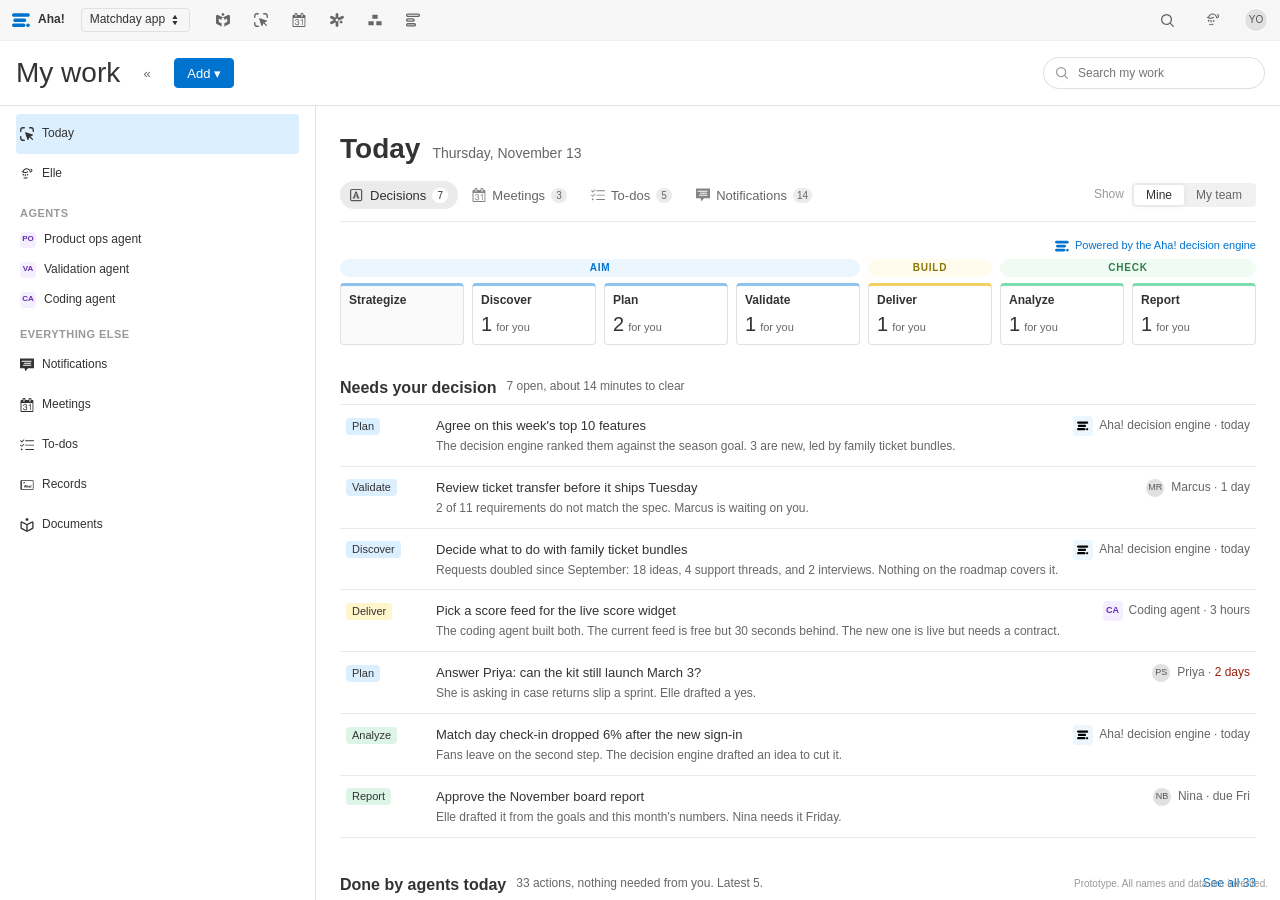
==== commit 6bb74e81: "Separate the decision engine from agents The Aha! decision engine now suggests: the top 10 ranking, " ====
--- a/index.html
+++ b/index.html
@@ -296,6 +296,9 @@
   @keyframes blink { 0%, 80%, 100% { opacity: .25; } 40% { opacity: 1; } }
   .chat-chips .btn { white-space: normal; height: auto; min-height: 26px; text-align: left; }
 
+  .engine-label { display: flex; align-items: center; justify-content: flex-end; gap: 6px; font-size: 11px; color: #0073cf; margin: -4px 0 6px; }
+  .face.engine { border-radius: 4px; background: #ebf6ff; color: #0073cf; border-color: transparent; }
+
   /* Toast with undo. */
   .toast { position: fixed; left: 50%; bottom: 24px; transform: translate(-50%, 20px); opacity: 0; pointer-events: none; display: flex; align-items: center; gap: 14px; background: #333; color: #fff; font-size: 12px; padding: 8px 12px 8px 14px; border-radius: 4px; box-shadow: 0 4px 12px rgba(0,0,0,.2); transition: opacity .2s, transform .2s; z-index: 1000; }
   .toast.is-on { opacity: 1; transform: translate(-50%, 0); pointer-events: auto; }
@@ -354,7 +357,7 @@
       <a class="nav-sidebar__item is-active" data-nav="today"><svg class="icon icon-14"><use href="#aha-icon-target"></use></svg> Today</a>
       <a class="nav-sidebar__item" data-nav="elle"><svg class="elle-icon" style="width:14px;height:14px"><use href="#elle-icon"></use></svg> Elle</a>
       <div class="nav-sidebar__group-header">Agents</div>
-      <a class="nav-sidebar__item nav-sidebar__item--compact" data-agent="Matchday PM"><span data-face="Matchday PM" data-size="s16"></span> Matchday PM</a>
+      <a class="nav-sidebar__item nav-sidebar__item--compact" data-agent="Product ops agent"><span data-face="Product ops agent" data-size="s16"></span> Product ops agent</a>
       <a class="nav-sidebar__item nav-sidebar__item--compact" data-agent="Validation agent"><span data-face="Validation agent" data-size="s16"></span> Validation agent</a>
       <a class="nav-sidebar__item nav-sidebar__item--compact" data-agent="Coding agent"><span data-face="Coding agent" data-size="s16"></span> Coding agent</a>
       <div class="nav-sidebar__group-header">Everything else</div>
@@ -392,6 +395,7 @@
       </div>
       <div id="view-work">
 
+      <div class="engine-label"><svg class="icon icon-14"><use href="#aha-icon-roadmaps"></use></svg>Powered by the Aha! decision engine</div>
       <div class="phases">
         <div class="phase-band aim">Aim</div>
         <div class="phase-band build">Build</div>
@@ -450,18 +454,20 @@
   Nina:    { name: 'Nina Brooks', init: 'NB', photo: 'https://randomuser.me/api/portraits/women/68.jpg' },
   Sam:     { name: 'Sam Kowalski', init: 'SK', photo: 'https://randomuser.me/api/portraits/men/75.jpg' },
   Elena:   { name: 'Elena Lopez', init: 'EL', photo: 'https://randomuser.me/api/portraits/women/12.jpg' },
-  'Matchday PM':      { agent: true, init: 'MP' },
+  'Product ops agent':      { agent: true, init: 'PO' },
+  'Decision engine':  { engine: true },
   'Validation agent': { agent: true, init: 'VA' },
   'Coding agent':     { agent: true, init: 'CA' },
   Elle:               { elle: true },
 };
 function face(key, size = '') {
   const p = PEOPLE[key] || { init: key.slice(0, 2).toUpperCase() };
+  if (p.engine) return `<span class="face engine ${size}" title="Aha! decision engine"><svg style="width:64%;height:64%"><use href="#aha-icon-roadmaps"></use></svg></span>`;
   if (p.elle) return `<span class="face agent ${size}"><svg class="elle-icon" style="width:70%;height:70%"><use href="#elle-icon"></use></svg></span>`;
   if (p.agent) return `<span class="face agent ${size}" title="${key}">${p.init}</span>`;
   return `<span class="face ${size}" title="${p.name}"><img src="${p.photo}" alt="${p.name}" onerror="this.parentNode.textContent='${p.init}'"></span>`;
 }
-const displayName = k => k === 'you' ? 'You' : k;
+const displayName = k => k === 'you' ? 'You' : k === 'Decision engine' ? 'Aha! decision engine' : k;
 document.querySelectorAll('[data-face]').forEach(el => el.outerHTML = face(el.dataset.face, el.dataset.size));
 
 const STAGES = [
@@ -478,24 +484,24 @@
 
 const QUEUE = {
   mine: [
-    { id: 'q1', stage: 'plan', kind: 'Ranked list', title: "Agree on this week's top 10 features", why: 'Matchday PM ranked them against the season goal. 3 are new, led by family ticket bundles.', who: 'Matchday PM', since: 'today', act: 'Review the list', drawer: 'top10', done: 'Agreed. Matchday PM will update the features board.' },
+    { id: 'q1', stage: 'plan', kind: 'Ranked list', title: "Agree on this week's top 10 features", why: 'The decision engine ranked them against the season goal. 3 are new, led by family ticket bundles.', who: 'Decision engine', since: 'today', act: 'Review the list', drawer: 'top10', done: 'Agreed. Product ops agent will update the features board.' },
     { id: 'q2', stage: 'validate', kind: 'Approval', title: 'Review ticket transfer before it ships Tuesday', why: '2 of 11 requirements do not match the spec. Marcus is waiting on you.', who: 'Marcus', since: '1 day', act: 'Review the 2 gaps', drawer: 'validate', done: 'Sent back to Marcus with the 2 gaps.' },
-    { id: 'q3', stage: 'discover', kind: 'New theme', title: 'Decide what to do with family ticket bundles', why: 'Requests doubled since September: 18 ideas, 4 support threads, and 2 interviews. Nothing on the roadmap covers it.', who: 'Elle', since: 'today', act: 'Decide', drawer: 'theme', done: 'Epic created: Family ticket bundles.' },
+    { id: 'q3', stage: 'discover', kind: 'New theme', title: 'Decide what to do with family ticket bundles', why: 'Requests doubled since September: 18 ideas, 4 support threads, and 2 interviews. Nothing on the roadmap covers it.', who: 'Decision engine', since: 'today', act: 'Decide', drawer: 'theme', done: 'Epic created: Family ticket bundles.' },
     { id: 'q4', stage: 'deliver', kind: 'Build choice', title: 'Pick a score feed for the live score widget', why: 'The coding agent built both. The current feed is free but 30 seconds behind. The new one is live but needs a contract.', who: 'Coding agent', since: '3 hours', act: 'Compare the options', drawer: 'options', done: 'The coding agent is building with the current feed.' },
     { id: 'q5', stage: 'plan', kind: 'Mention', title: 'Answer Priya: can the kit still launch March 3?', why: 'She is asking in case returns slip a sprint. Elle drafted a yes.', who: 'Priya', since: '2 days', late: true, act: "Review Elle's reply", drawer: 'reply', done: 'Reply sent to Priya.' },
-    { id: 'q6', stage: 'analyze', kind: 'Insight', title: 'Match day check-in dropped 6% after the new sign-in', why: 'Fans leave on the second step. Matchday PM drafted an idea to cut it.', who: 'Matchday PM', since: 'today', act: 'Open the idea', drawer: 'insight', done: 'Idea opened: Shorten match day sign-in.' },
+    { id: 'q6', stage: 'analyze', kind: 'Insight', title: 'Match day check-in dropped 6% after the new sign-in', why: 'Fans leave on the second step. The decision engine drafted an idea to cut it.', who: 'Decision engine', since: 'today', act: 'Open the idea', drawer: 'insight', done: 'Idea opened: Shorten match day sign-in.' },
     { id: 'q7', stage: 'report', kind: 'To-do', title: 'Approve the November board report', why: 'Elle drafted it from the goals and this month\'s numbers. Nina needs it Friday.', who: 'Nina', since: 'due Fri', act: 'Review the draft', drawer: 'report', done: 'Report approved and shared with Nina.' },
   ],
   team: [
     { id: 't1', stage: 'validate', kind: 'Waiting on Priya', title: "Priya's review is holding up renewal reminders", why: 'Built 4 days ago. Engineering cannot ship until she signs off.', who: 'Priya', since: '4 days', late: true, act: 'Nudge Priya', drawer: 'nudge', done: 'Nudged Priya.' },
-    { id: 't2', stage: 'plan', kind: 'Waiting on Sam', title: 'Sam needs to cut 18 points from the Spring release', why: 'Matchday PM suggests moving the 2 features that score lowest against the release goal.', who: 'Sam', since: '2 days', late: true, act: 'Open the release', drawer: 'capacity', done: 'Opened the Spring release.' },
+    { id: 't2', stage: 'plan', kind: 'Waiting on Sam', title: 'Sam needs to cut 18 points from the Spring release', why: 'The decision engine suggests moving the 2 features that score lowest against the release goal.', who: 'Sam', since: '2 days', late: true, act: 'Open the release', drawer: 'capacity', done: 'Opened the Spring release.' },
     { id: 't3', stage: 'discover', kind: 'Waiting on Elena', title: 'Stadium maps has no customer feedback after 5 days', why: 'Elena shared the prototype with 6 customers. None have opened it.', who: 'Elena', since: '5 days', late: true, act: 'Ask Elle to follow up', drawer: 'followup', done: 'Elle will follow up with the 6 customers.' },
     { id: 't4', stage: 'validate', kind: 'Waiting on you', title: 'Marcus is waiting on your ticket transfer review', why: '2 gaps to settle before Tuesday\'s release.', who: 'you', since: '1 day', act: 'Review the 2 gaps', drawer: 'validate', done: 'Sent back to Marcus with the 2 gaps.' },
   ],
 };
 
 const HANDLED = [
-  { stage: 'discover', title: 'Merged 9 duplicate ideas into Mobile ticket wallet', who: 'Matchday PM', when: '8:12am',
+  { stage: 'discover', title: 'Merged 9 duplicate ideas into Mobile ticket wallet', who: 'Product ops agent', when: '8:12am',
     changes: ['9 ideas now point to Mobile ticket wallet', 'Their 41 votes moved with them', 'Each submitter got a note with the new link'],
     why: 'Every one asked for tickets in the phone wallet. Merging duplicates is on its own for this workspace.', undoMsg: 'Undone. The 9 ideas are separate again.' },
   { stage: 'validate', title: 'Approved 3 copy fixes on the shop page', who: 'Validation agent', when: '9:40am',
@@ -504,29 +510,25 @@
   { stage: 'deliver', title: 'Moved 2 release dates to match Jira', who: 'Coding agent', when: '10:05am',
     changes: ['Merch pre-order: Feb 10 to Feb 14', 'Away fan travel info: Feb 21 to Feb 24'],
     why: 'Engineering moved the sprint in Jira. Keeping dates in sync is on its own.', undoMsg: 'Undone. Both dates are back to Feb 10 and Feb 21.' },
-  { stage: 'discover', title: 'Answered 4 portal comments with knowledge base articles', who: 'Matchday PM', when: '11:30am',
+  { stage: 'discover', title: 'Answered 4 portal comments with knowledge base articles', who: 'Product ops agent', when: '11:30am',
     changes: ['Linked "Transfer a ticket" on 2 comments', 'Linked "Find your seat" on 1 comment', 'Linked "Refunds" on 1 comment'],
     why: 'Each question matched a published article word for word.', undoMsg: 'Undone. The 4 replies are removed.' },
-  { stage: 'report', title: 'Refreshed the weekly ticket sales dashboard', who: 'Matchday PM', when: '12:00pm',
+  { stage: 'report', title: 'Refreshed the weekly ticket sales dashboard', who: 'Product ops agent', when: '12:00pm',
     changes: ['Pulled this week\'s sales: 18,240 tickets', 'Updated the season comparison chart'],
     why: 'Dashboard refreshes run every Thursday at noon.', undoMsg: 'Undone. The dashboard shows last week again.' },
   // Discover: 9 more
-  { stage: 'discover', title: 'Tagged 14 new ideas with their persona', who: 'Matchday PM', when: '7:05am', changes: ['14 ideas tagged: 9 season ticket holders, 5 casual fans'], why: 'Persona tags follow the rules in the workspace settings.' },
-  { stage: 'discover', title: 'Linked 6 support threads to the Group tickets epic', who: 'Matchday PM', when: '7:40am', changes: ['6 threads from the help desk now show on Group tickets'], why: 'Each thread names group checkout, which Group tickets covers.' },
-  { stage: 'discover', title: 'Summarized Tuesday\'s fan interview', who: 'Matchday PM', when: '8:30am', changes: ['Added a summary and 4 highlights to the interview record'], why: 'Interview summaries run after every recording is uploaded.' },
-  { stage: 'discover', title: 'Merged 3 duplicate ideas into Stadium maps', who: 'Matchday PM', when: '9:15am', changes: ['3 ideas point to Stadium maps', '12 votes moved with them'], why: 'All three asked for a seat map in the app.', undoMsg: 'Undone. The 3 ideas are separate again.' },
-  { stage: 'discover', title: 'Set 5 ideas to "Needs more info"', who: 'Matchday PM', when: '10:20am', changes: ['5 ideas had no description; each submitter got a question'], why: 'Ideas under 10 words get a follow-up question.' },
-  { stage: 'discover', title: 'Scored 8 new ideas against the season goal', who: 'Matchday PM', when: '10:50am', changes: ['8 ideas now have a goal fit score from 31 to 74'], why: 'Scoring runs when an idea gets its first vote.' },
-  { stage: 'discover', title: 'Added 2 competitor notes from release news', who: 'Matchday PM', when: '12:40pm', changes: ['2 notes added to the competitor record for ticketing apps'], why: 'Competitor news is collected daily.' },
-  { stage: 'discover', title: 'Closed 4 ideas that shipped in Mobile ticket wallet', who: 'Matchday PM', when: '1:05pm', changes: ['4 ideas set to Shipped', 'Each submitter got a note'], why: 'The ideas link to a feature that shipped.', undoMsg: 'Undone. The 4 ideas are open again.' },
-  { stage: 'discover', title: 'Grouped 18 ideas into a new theme: family ticket bundles', who: 'Matchday PM', when: '1:20pm', changes: ['New theme with 18 ideas', 'Sent to you as a decision'], why: 'Themes form when 10 or more ideas share a request.' },
+  { stage: 'discover', title: 'Tagged 14 new ideas with their persona', who: 'Product ops agent', when: '7:05am', changes: ['14 ideas tagged: 9 season ticket holders, 5 casual fans'], why: 'Persona tags follow the rules in the workspace settings.' },
+  { stage: 'discover', title: 'Linked 6 support threads to the Group tickets epic', who: 'Product ops agent', when: '7:40am', changes: ['6 threads from the help desk now show on Group tickets'], why: 'Each thread names group checkout, which Group tickets covers.' },
+  { stage: 'discover', title: 'Summarized Tuesday\'s fan interview', who: 'Product ops agent', when: '8:30am', changes: ['Added a summary and 4 highlights to the interview record'], why: 'Interview summaries run after every recording is uploaded.' },
+  { stage: 'discover', title: 'Merged 3 duplicate ideas into Stadium maps', who: 'Product ops agent', when: '9:15am', changes: ['3 ideas point to Stadium maps', '12 votes moved with them'], why: 'All three asked for a seat map in the app.', undoMsg: 'Undone. The 3 ideas are separate again.' },
+  { stage: 'discover', title: 'Set 5 ideas to "Needs more info"', who: 'Product ops agent', when: '10:20am', changes: ['5 ideas had no description; each submitter got a question'], why: 'Ideas under 10 words get a follow-up question.' },
+  { stage: 'discover', title: 'Added 2 competitor notes from release news', who: 'Product ops agent', when: '12:40pm', changes: ['2 notes added to the competitor record for ticketing apps'], why: 'Competitor news is collected daily.' },
+  { stage: 'discover', title: 'Closed 4 ideas that shipped in Mobile ticket wallet', who: 'Product ops agent', when: '1:05pm', changes: ['4 ideas set to Shipped', 'Each submitter got a note'], why: 'The ideas link to a feature that shipped.', undoMsg: 'Undone. The 4 ideas are open again.' },
   // Plan: 6
-  { stage: 'plan', title: 'Reranked the features board after 3 new ideas linked', who: 'Matchday PM', when: '7:30am', changes: ['Family ticket bundles moved from 9th to 3rd'], why: 'Ranking refreshes when linked demand changes by more than 10%.', undoMsg: 'Undone. The board order is back to yesterday.' },
-  { stage: 'plan', title: 'Filled in estimates on 4 new features', who: 'Matchday PM', when: '8:45am', changes: ['4 features got initial estimates from similar past work'], why: 'Initial estimates fill in for features with none.' },
-  { stage: 'plan', title: 'Drafted requirements for Guest ticket transfer limits', who: 'Matchday PM', when: '9:50am', changes: ['3 draft requirements added, marked as drafts'], why: 'Drafting requirements is set to on its own; you review before development.' },
-  { stage: 'plan', title: 'Updated the Spring roadmap after the Jira sync', who: 'Matchday PM', when: '10:10am', changes: ['2 bars moved on the Spring roadmap'], why: 'Roadmaps follow release dates automatically.' },
-  { stage: 'plan', title: 'Linked 2 features to the season goal', who: 'Matchday PM', when: '11:10am', changes: ['Merch pre-order and Live score widget now support the goal'], why: 'Both features name revenue per fan in their description.' },
-  { stage: 'plan', title: 'Flagged that the Spring release is over capacity', who: 'Matchday PM', when: '11:45am', changes: ['Sent Sam a decision: 18 points over'], why: 'Capacity checks run when estimates change.' },
+  { stage: 'plan', title: 'Filled in estimates on 4 new features', who: 'Product ops agent', when: '8:45am', changes: ['4 features got initial estimates from similar past work'], why: 'Initial estimates fill in for features with none.' },
+  { stage: 'plan', title: 'Drafted requirements for Guest ticket transfer limits', who: 'Product ops agent', when: '9:50am', changes: ['3 draft requirements added, marked as drafts'], why: 'Drafting requirements is set to on its own; you review before development.' },
+  { stage: 'plan', title: 'Updated the Spring roadmap after the Jira sync', who: 'Product ops agent', when: '10:10am', changes: ['2 bars moved on the Spring roadmap'], why: 'Roadmaps follow release dates automatically.' },
+  { stage: 'plan', title: 'Linked 2 features to the season goal', who: 'Product ops agent', when: '11:10am', changes: ['Merch pre-order and Live score widget now support the goal'], why: 'Both features name revenue per fan in their description.' },
   // Validate: 8 more
   { stage: 'validate', title: 'Passed the seat filter fix on staging', who: 'Validation agent', when: '7:20am', changes: ['All 4 requirements match the spec'], why: 'Builds under 50 changed lines that match every requirement pass on their own.' },
   { stage: 'validate', title: 'Passed the new loading spinner', who: 'Validation agent', when: '8:05am', changes: ['Matches the approved prototype'], why: 'Visual changes that match the prototype pass on their own.' },
@@ -541,14 +543,13 @@
   { stage: 'deliver', title: 'Fixed a failing test in the checkout suite', who: 'Coding agent', when: '9:30am', changes: ['1 test updated to match the new receipt layout'], why: 'Test fixes that do not change behavior are on its own.' },
   { stage: 'deliver', title: 'Built two options for the live score widget', who: 'Coding agent', when: '10:40am', changes: ['2 branches ready', 'Sent you the choice'], why: 'A new vendor contract always goes to a person.' },
   // Analyze: 5
-  { stage: 'analyze', title: 'Flagged a 6% drop in match day check-in', who: 'Matchday PM', when: '7:50am', changes: ['Sent you an insight with a drafted idea'], why: 'Drops over 5% in check-in or checkout go to the feature owner.' },
-  { stage: 'analyze', title: 'Measured adoption of Mobile ticket wallet', who: 'Matchday PM', when: '8:20am', changes: ['41% of fans used the wallet in its first week'], why: 'Adoption is measured 7 days after a launch.' },
-  { stage: 'analyze', title: 'Compared renewals to last season', who: 'Matchday PM', when: '9:05am', changes: ['82% renewed, up from 76%'], why: 'Renewal tracking runs weekly in November.' },
-  { stage: 'analyze', title: 'Linked usage data to 3 ideas', who: 'Matchday PM', when: '10:00am', changes: ['3 ideas now show how often fans hit the screen they mention'], why: 'Usage links run when an idea names a screen.' },
-  { stage: 'analyze', title: 'Updated the goal progress for revenue per fan', who: 'Matchday PM', when: '11:50am', changes: ['Progress moved from 4.8% to 5.2%'], why: 'Goal progress updates daily from sales data.' },
+  { stage: 'analyze', title: 'Measured adoption of Mobile ticket wallet', who: 'Product ops agent', when: '8:20am', changes: ['41% of fans used the wallet in its first week'], why: 'Adoption is measured 7 days after a launch.' },
+  { stage: 'analyze', title: 'Compared renewals to last season', who: 'Product ops agent', when: '9:05am', changes: ['82% renewed, up from 76%'], why: 'Renewal tracking runs weekly in November.' },
+  { stage: 'analyze', title: 'Linked usage data to 3 ideas', who: 'Product ops agent', when: '10:00am', changes: ['3 ideas now show how often fans hit the screen they mention'], why: 'Usage links run when an idea names a screen.' },
+  { stage: 'analyze', title: 'Updated the goal progress for revenue per fan', who: 'Product ops agent', when: '11:50am', changes: ['Progress moved from 4.8% to 5.2%'], why: 'Goal progress updates daily from sales data.' },
   // Report: 2 more
-  { stage: 'report', title: 'Drafted the November board report', who: 'Matchday PM', when: '8:00am', changes: ['Draft ready', 'Sent you a to-do to approve it'], why: 'Board reports always go to a person before they are shared.' },
-  { stage: 'report', title: 'Posted the weekly release notes draft', who: 'Matchday PM', when: '10:15am', changes: ['Draft added to the Spring release'], why: 'Release note drafts are on its own; publishing is not.' },
+  { stage: 'report', title: 'Drafted the November board report', who: 'Product ops agent', when: '8:00am', changes: ['Draft ready', 'Sent you a to-do to approve it'], why: 'Board reports always go to a person before they are shared.' },
+  { stage: 'report', title: 'Posted the weekly release notes draft', who: 'Product ops agent', when: '10:15am', changes: ['Draft added to the Spring release'], why: 'Release note drafts are on its own; publishing is not.' },
 ];
 const mins = w => { const [h, m] = w.replace(/am|pm/, '').split(':').map(Number); return (h % 12 + (w.endsWith('pm') ? 12 : 0)) * 60 + m; };
 HANDLED.sort((a, b) => mins(b.when) - mins(a.when));
@@ -607,7 +608,7 @@
   spring: { agenda: [{ t: 'Capacity: 18 points over' }],
        suggest: [{ rel: 't2' }],
        notes: [{ t: 'Confirm the Jira dates for both releases', o: 'Sam', since: 'Nov 6', done: false }],
-       prev: [{ date: 'Nov 6', ago: '1 week ago', discussed: ['The release was 18 points over capacity', 'Matchday PM suggested 2 features to move'], notes: ['Confirm the Jira dates for both releases'], summary: 'The Spring release is 18 points over capacity. Matchday PM suggested moving 2 features, and Sam will confirm the Jira dates first.' }] },
+       prev: [{ date: 'Nov 6', ago: '1 week ago', discussed: ['The release was 18 points over capacity', 'The decision engine suggested 2 features to move'], notes: ['Confirm the Jira dates for both releases'], summary: 'The Spring release is 18 points over capacity. Product ops agent suggested moving 2 features, and Sam will confirm the Jira dates first.' }] },
 };
 const mstate = {};
 function stateFor(i) {
@@ -647,7 +648,7 @@
     return `<button class="stage ${cls}" data-stage="${s.id}" title="${filter === s.id ? 'Show every stage' : 'Show only ' + s.name}">
       <div class="name">${s.name}</div>
       <div class="num ${n ? '' : 'zero'}"><b>${n}</b><span>${scope === 'mine' ? 'for you' : 'waiting'}</span></div>
-      <div class="ai">${doneIn(s.id)} done by AI</div></button>`;
+      <div class="ai">${doneIn(s.id)} done by agents</div></button>`;
   }).join('');
   document.querySelectorAll('button.stage').forEach(el => el.onclick = () => {
     filter = filter === el.dataset.stage ? null : el.dataset.stage; render();
@@ -672,7 +673,7 @@
     </div>`).join('');
   if (!items.length) html = all.length
     ? `<div class="empty">${searchText ? `Nothing matches "${searchText}".` : `Nothing waiting in ${NAME[filter]}.`}</div>`
-    : `<div class="empty">${face('Matchday PM', 's24')}<div><b>Nothing needs you right now.</b>Matchday PM will bring the next decision here.</div></div>`;
+    : `<div class="empty">${face('Decision engine', 's24')}<div><b>Nothing needs you right now.</b>The Aha! decision engine will bring the next decision here.</div></div>`;
   document.getElementById('queue').innerHTML = html;
   document.querySelectorAll('#queue .row-item').forEach(el => el.onclick = () => openDrawer(el.dataset.id, el));
 }
@@ -845,7 +846,7 @@
 }
 
 function drawerHTML(q) {
-  const by = q.who === 'you' ? 'Waiting on you' : `From <b>${displayName(q.who)}</b>`;
+  const by = q.who === 'you' ? 'Waiting on you' : q.who === 'Decision engine' ? 'Suggested by the <b>Aha! decision engine</b>' : `From <b>${displayName(q.who)}</b>`;
   const head = `<span class="stage-pill sp-${BAND[q.stage]}">${NAME[q.stage]}</span><h2>${q.title}</h2>
     <div class="byline">${face(q.who, 's24')}<span>${by} &middot; ${q.kind.toLowerCase()} &middot; ${q.since}</span></div>`;
 
@@ -854,7 +855,7 @@
       Ranked against the season goal, "Grow match day revenue per fan 8%." Family ticket bundles is new: 18 ideas and 2 interviews this month. Two features dropped off because they no longer support a goal.</div>
       <h4>Suggested for this week <span class="h4-note">Uncheck any you disagree with</span></h4><div class="check-list" id="top10">${TOP10.map((f, i) => `<label class="ci"><input type="checkbox" checked><span class="rank">${i + 1}</span><span>${f[0]}${f[1] ? '<span class="pill is-purple new">New</span>' : ''}</span><span class="score-pill">${f[2]}</span></label>`).join('')}</div>
       <div class="what-next" id="top10-next"></div>`,
-    foot: `<button class="btn btn-primary" data-act="agree">Agree</button><button class="btn" data-act="rerun">Rerun</button><input class="input" id="refine" placeholder="Refine: tell Matchday PM what to change"><button class="btn btn-ai" data-act="refine">Refine</button>`,
+    foot: `<button class="btn btn-primary" data-act="agree">Agree</button><button class="btn" data-act="rerun">Rerun</button><input class="input" id="refine" placeholder="Refine: tell the decision engine what to change"><button class="btn btn-ai" data-act="refine">Refine</button>`,
     wire() {
       const upd = () => {
         const off = $$d('#top10 input').filter(c => !c.checked).length;
@@ -867,8 +868,8 @@
     },
     act: {
       agree() { const n = $$d('#top10 input').filter(c => c.checked).length; return `Agreed on ${n}. They are at the top of the features board.`; },
-      rerun: () => 'Matchday PM is rerunning the ranking. The new list lands here in a few minutes.',
-      refine() { if (!needText('#refine', 'Say what to change first')) return false; return `Matchday PM is reranking: "${val('#refine')}"`; },
+      rerun: () => 'The decision engine is rerunning the ranking. The new list lands here in a few minutes.',
+      refine() { if (!needText('#refine', 'Say what to change first')) return false; return `The decision engine is reranking: "${val('#refine')}"`; },
     },
   };
 
@@ -947,14 +948,14 @@
         <div class="f-row is-bad"><span>Sign in</span><div class="bar"><i style="width:71%"></i><em style="left:77%"></em></div><b>71% <small>was 77%</small></b></div>
         <div class="f-row"><span>Show ticket</span><div class="bar"><i style="width:64%"></i><em style="left:70%"></em></div><b>64% <small>was 70%</small></b></div>
       </div>
-      <h4>Idea Matchday PM drafted <span class="h4-note">Edit before you create it</span></h4>
+      <h4>Idea the decision engine drafted <span class="h4-note">Edit before you create it</span></h4>
       <input class="input" id="idea-title" value="Keep fans signed in on match day">
       <div class="ai-result" style="margin-top:8px">${elleHead('Why')}The new sign-in asks for a code every visit. Fans who stay signed in skip that step. Similar apps keep match day sessions for 24 hours.</div>
       <div class="what-next">Creates the idea in Matchday app and links it to the check-in analytics.</div>`,
     foot: `<button class="btn btn-primary" data-act="create">Create the idea</button><button class="btn" data-act="dismiss">Not now</button>`,
     act: {
       create() { if (!needText('#idea-title', 'Give the idea a name')) return false; return `Idea created: ${val('#idea-title')}.`; },
-      dismiss: () => 'Dismissed. Matchday PM will flag it again if the drop grows.',
+      dismiss: () => 'Dismissed. The decision engine will flag it again if the drop grows.',
     },
   };
 
@@ -1062,6 +1063,12 @@
 function openDrawer(id, el) {
   const q = [...QUEUE.mine, ...QUEUE.team].find(x => x.id === id);
   const d = drawerHTML(q);
+  const helper = { deliver: 'Coding agent', validate: 'Validation agent' }[q.stage] || 'Product ops agent';
+  d.act.handoff = () => {
+    HANDLED.unshift({ stage: q.stage, title: `Took over: ${q.title}`, who: helper, when: 'Just now', changes: [`You handed this to ${helper}`, 'It will log each change here as it works'], why: 'You handed it over from your decisions.', undoMsg: 'Undone. It is back in your decisions.' });
+    return `Handed to ${helper}. It shows in Done by agents.`;
+  };
+  d.foot += `<span class="spacer"></span><button class="btn btn-ghost" data-act="handoff">Hand to an agent</button>`;
   showDrawer(q.kind, d.body, d.foot, el);
   if (d.wire) d.wire();
   $$d('[data-act]').forEach(b => b.onclick = () => {
@@ -1071,7 +1078,7 @@
     el.classList.add('is-leaving');
     setTimeout(() => {
       cleared.add(id); render(); renderMeetingPane();
-      toast(msg, () => { cleared.delete(id); if (b.dataset.act === 'take' && q.drawer === 'nudge') QUEUE.mine = QUEUE.mine.filter(x => x.id !== 'q8'); render(); renderMeetingPane(); });
+      toast(msg, () => { if (b.dataset.act === 'handoff') HANDLED.shift(); cleared.delete(id); if (b.dataset.act === 'take' && q.drawer === 'nudge') QUEUE.mine = QUEUE.mine.filter(x => x.id !== 'q8'); render(); renderMeetingPane(); });
     }, 250);
   });
 }
@@ -1080,7 +1087,7 @@
   showDrawer('Done by an agent', `<span class="stage-pill sp-${BAND[h.stage]}">${NAME[h.stage]}</span><h2>${h.title}</h2>
     <div class="byline">${face(h.who, 's24')}<span>${h.who} &middot; today at ${h.when}${h.undone ? ' &middot; <b class="gap">Undone</b>' : ''}</span></div>
     <h4>What changed</h4><div class="check-list">${(h.changes || [h.title]).map(c => `<div class="ci"><span class="ok">&#10003;</span><span></span><span>${c}</span><span></span></div>`).join('')}</div>
-    <h4>Why it did not ask you</h4><div class="ai-result">${elleHead(h.who)}${h.why}</div>`,
+    <h4>Why it did not ask you</h4><div class="ai-result"><div class="ai-head">${face(h.who, 's16')}${h.who}</div>${h.why}</div>`,
     h.undone ? `<span class="muted-s">This was undone.</span>` : `<button class="btn" data-audit="undo">Undo</button><button class="btn btn-ghost" data-audit="keep">Looks right</button>`, el);
   $$d('[data-audit]').forEach(b => b.onclick = () => {
     closeDrawer();
@@ -1093,7 +1100,7 @@
   const live = HANDLED.filter(h => !h.undone);
   const by = a => live.filter(h => h.who === a).length;
   showDrawer('Done by agents', `<h2>${live.length} actions today</h2><div class="byline">Nothing needed you. Open any one to see what changed or undo it.</div>
-    <h4>By agent</h4><div class="facts"><div><span>Matchday PM</span>${by('Matchday PM')} actions</div><div><span>Validation agent</span>${by('Validation agent')} actions</div><div><span>Coding agent</span>${by('Coding agent')} actions</div></div>
+    <h4>By agent</h4><div class="facts"><div><span>Product ops agent</span>${by('Product ops agent')} actions</div><div><span>Validation agent</span>${by('Validation agent')} actions</div><div><span>Coding agent</span>${by('Coding agent')} actions</div></div>
     <h4>Newest first</h4><div class="rows">${HANDLED.map((h, i) => `<div class="row-item ${h.undone ? 'is-undone' : ''}" data-all="${i}"><div><span class="stage-pill sp-${BAND[h.stage]}">${NAME[h.stage]}</span></div><div><div class="title">${h.title}</div></div><div class="who">${face(h.who, 's16')}<span>${h.when}</span></div></div>`).join('')}</div>`,
     `<button class="btn" data-toast="Exported ${live.length} actions to CSV.">Export</button>`);
   $$d('[data-all]').forEach(r => r.onclick = () => openAudit(+r.dataset.all, r));
@@ -1110,11 +1117,11 @@
   { t: 'Approve the November board report', due: 'Fri', rel: 'q7', from: 'Nina' },
   { t: 'Review notes from Ticket transfer design review', due: 'Today', from: 'Meeting' },
   { t: 'Intro Elena to the supporters club lead', due: 'Mon', from: '1:1 with Elena' },
-  { t: 'Read the stadium maps interview summary', due: 'Next week', from: 'Matchday PM' },
+  { t: 'Read the stadium maps interview summary', due: 'Next week', from: 'Product ops agent' },
 ];
 let notifMode = 'matter';
 const NOTIF_FYI = [
-  { who: 'Matchday PM', text: 'Matchday PM merged 9 duplicate ideas into Mobile ticket wallet', when: '8:12am', handled: true },
+  { who: 'Product ops agent', text: 'Product ops agent merged 9 duplicate ideas into Mobile ticket wallet', when: '8:12am', handled: true },
   { who: 'Validation agent', text: 'Validation agent passed 3 copy fixes on the shop page', when: '9:40am', handled: true },
   { who: 'Marcus', text: 'Marcus commented on Live score widget', when: 'Yesterday', handled: false },
   { who: 'Coding agent', text: 'Coding agent moved 2 release dates to match Jira', when: '10:05am', handled: true },
@@ -1185,7 +1192,7 @@
 
 /* Left nav, header, and top nav. Everything a reviewer can click does something. */
 const AGENTS = {
-  'Matchday PM': { role: 'AI PM for Matchday app, set up by you', job: 'Keeps the backlog ranked against the season goal, turns feedback into themes, and drafts the monthly report. Asks before it changes a roadmap.', level: 1, rate: 82 },
+  'Product ops agent': { role: 'Handles the busy work in Matchday app', job: 'Merges duplicate ideas, tags personas, links feedback to epics, answers portal comments, refreshes dashboards, and drafts release notes. It never changes priorities. The Aha! decision engine suggests those, and you decide.', level: 1, rate: 82 },
   'Validation agent': { role: 'Checks builds against the spec and the approved prototype', job: 'Reviews every build before release. Passes small changes that match the spec and sends anything bigger to a person.', level: 2, rate: 94 },
   'Coding agent': { role: 'Builds small fixes and options for engineering', job: 'Opens pull requests for small fixes, keeps release dates in sync with Jira, and builds options when a choice needs a person.', level: 0, rate: 71 },
 };
@@ -1195,14 +1202,14 @@
 
 /* Agent drawer: Chat with the agent, or change its Settings. */
 const AGENT_CHAT = {
-  'Matchday PM': {
-    hello: 'Morning. I ranked this week\'s top 10 and found one new theme: family ticket bundles. What do you want to dig into?',
+  'Product ops agent': {
+    hello: 'Morning. I merged 12 duplicate ideas, tagged 14 new ones, and answered 4 portal comments. What do you want to hand me?',
     ask: {
-      'Why is family ticket bundles ranked 3rd?': { text: 'Requests doubled since September: 18 ideas, 4 support threads, and 2 interviews. 5 of the ideas come from season ticket holders up for renewal, and it supports the revenue per fan goal.', rel: 'q3', relLabel: 'Open the theme' },
-      'What did you change on your own today?': { text: () => `${HANDLED.filter(h => h.who === 'Matchday PM' && !h.undone).length} things. The biggest: I merged 9 duplicate ideas into Mobile ticket wallet and reranked the features board. Each one is in Done by agents if you want to undo it.` },
-      'Draft a one-pager on family ticket bundles': { text: 'Drafted. It covers the demand, the 3 fan segments asking for it, and a first cut you could ship in the Summer release. I added it to your agenda for season planning with Nina.' },
-    },
-    fallback: t => `On it. I\'ll look into "${t}" and post what I find here.`,
+      'What did you change on your own today?': { text: () => `${HANDLED.filter(h => h.who === 'Product ops agent' && !h.undone).length} things, all busy work. The biggest: I merged 9 duplicate ideas into Mobile ticket wallet and moved their 41 votes. Each one is in Done by agents if you want to undo it.` },
+      'Tidy up the stadium maps ideas': { text: 'Done. I merged 3 duplicates, tagged each idea with its persona, and linked 2 support threads. Nothing about priority changed.' },
+      'Draft the Spring release notes': { text: 'Drafted. They cover the 5 features in the Spring release and are waiting on the release for you to review.' },
+    },
+    fallback: t => `On it. I will take care of "${t}" and log every change in Done by agents.`,
   },
   'Validation agent': {
     hello: 'I checked 12 builds today and passed 11. Ticket transfer has 2 gaps waiting on you.',
@@ -1289,7 +1296,7 @@
   { who: 'Nina', text: 'Nina assigned you a to-do: Approve the November board report', when: 'Today', rel: 'q7' },
   { who: 'Elena', text: 'Elena shared the stadium maps prototype with 6 customers', when: '5 days ago', rel: 't3' },
   { who: 'Sam', text: 'Sam moved the Spring release date to March 3', when: '3 days ago' },
-  { who: 'Matchday PM', text: 'Matchday PM finished this week\'s ranking', when: 'Today', rel: 'q1' },
+  { who: 'Decision engine', text: 'The decision engine finished this week\'s ranking', when: 'Today', rel: 'q1' },
 ];
 
 
